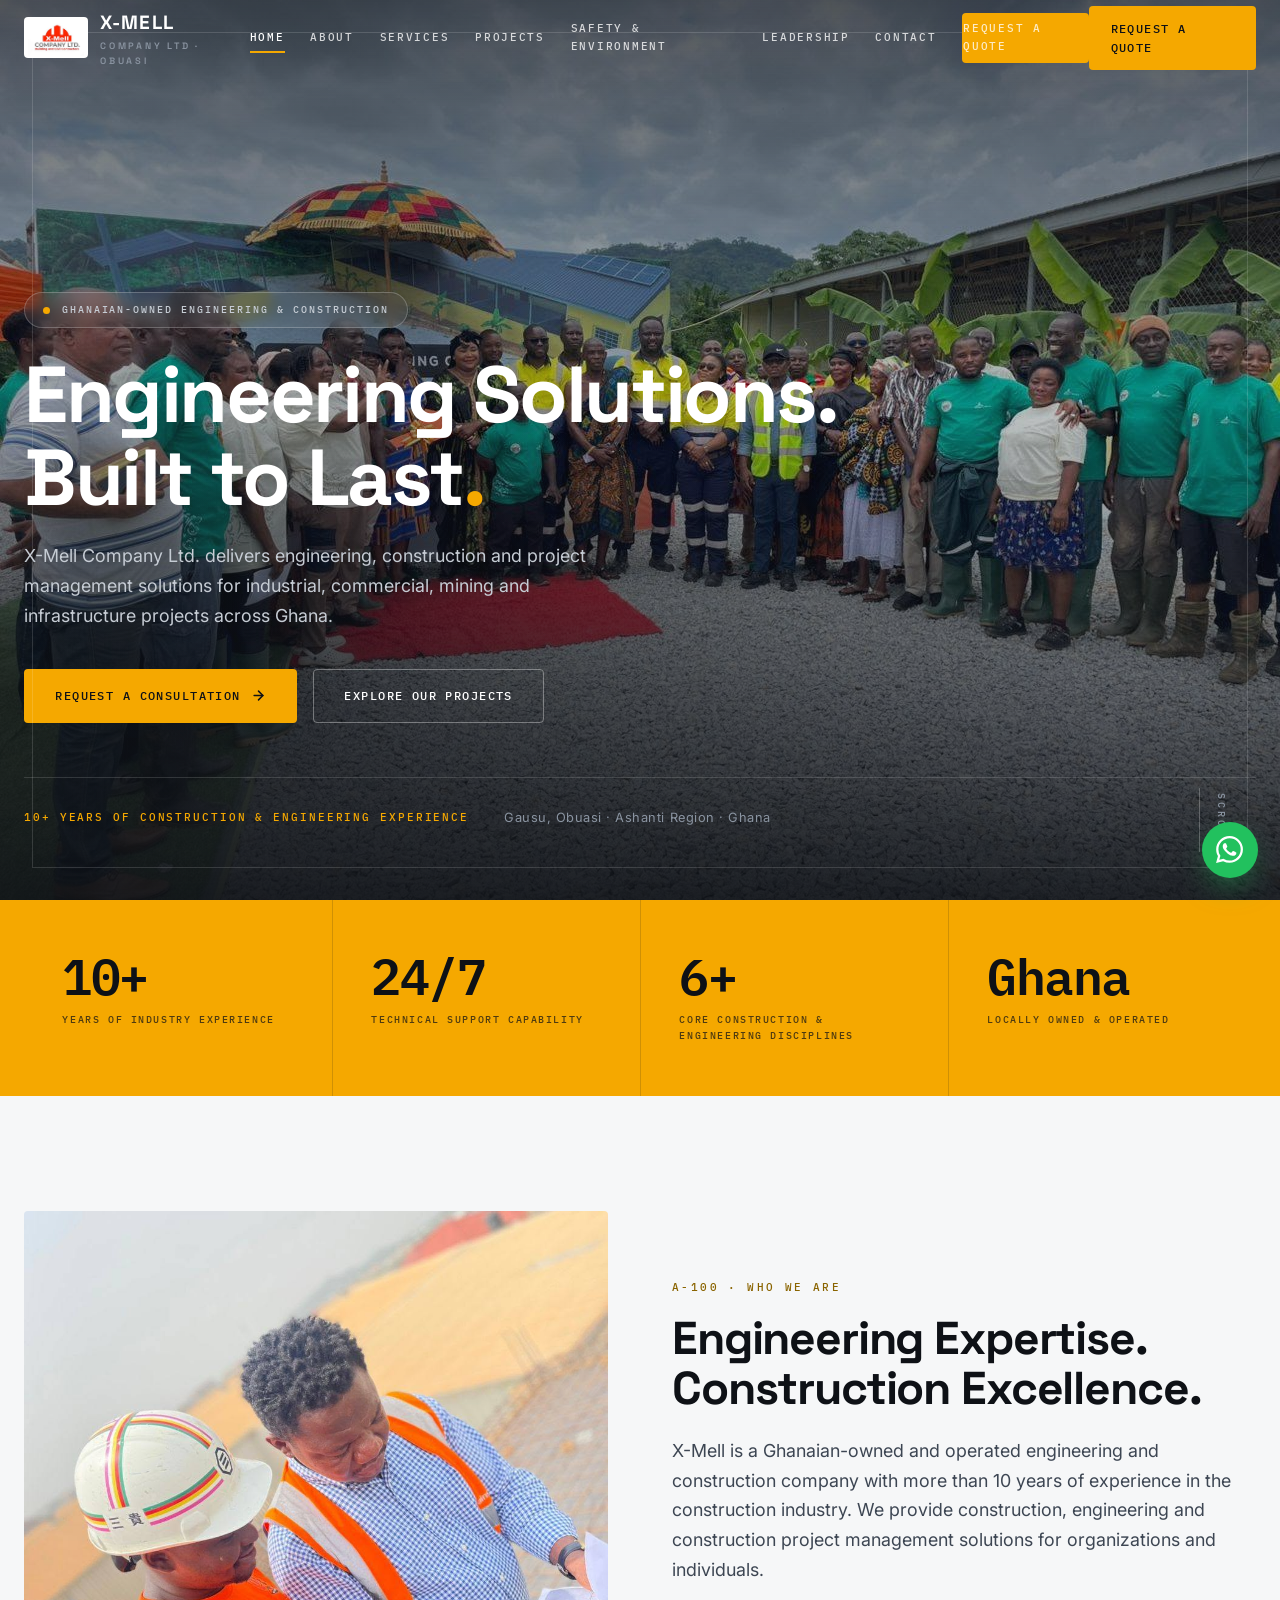
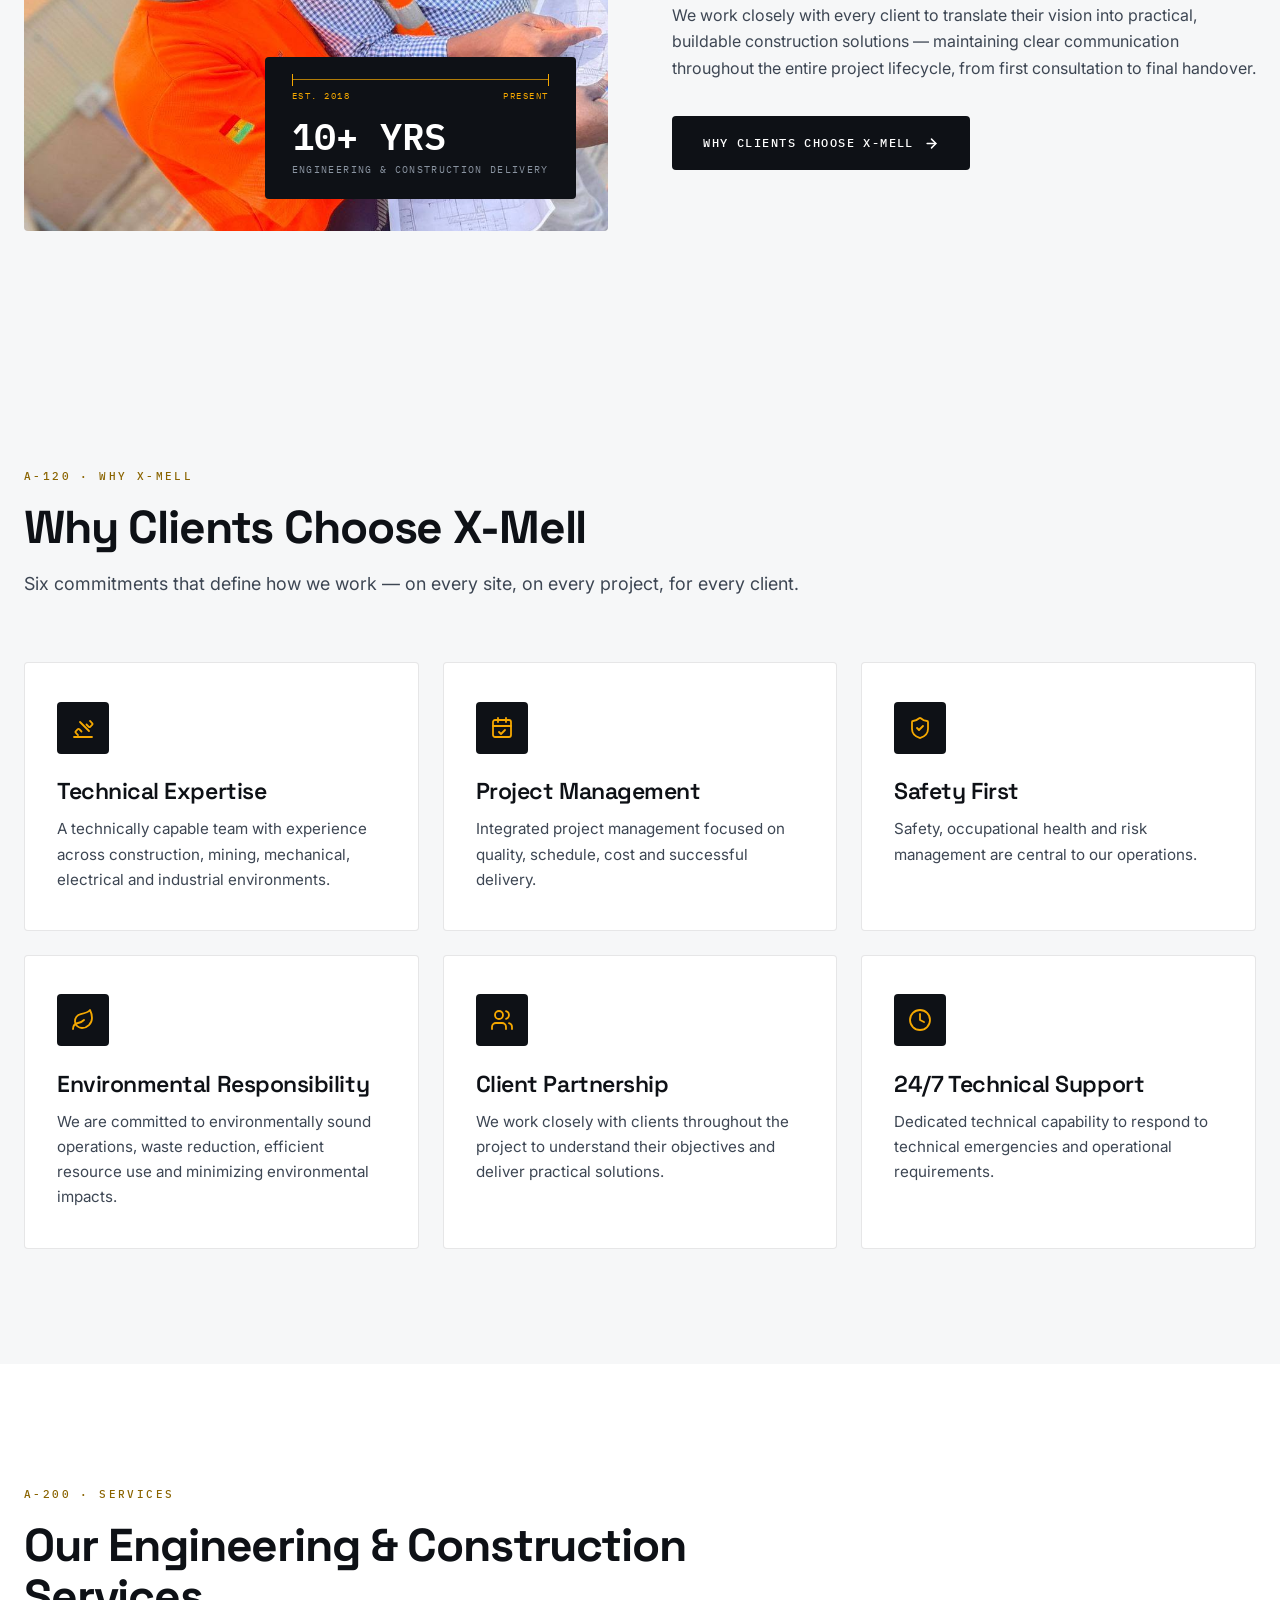
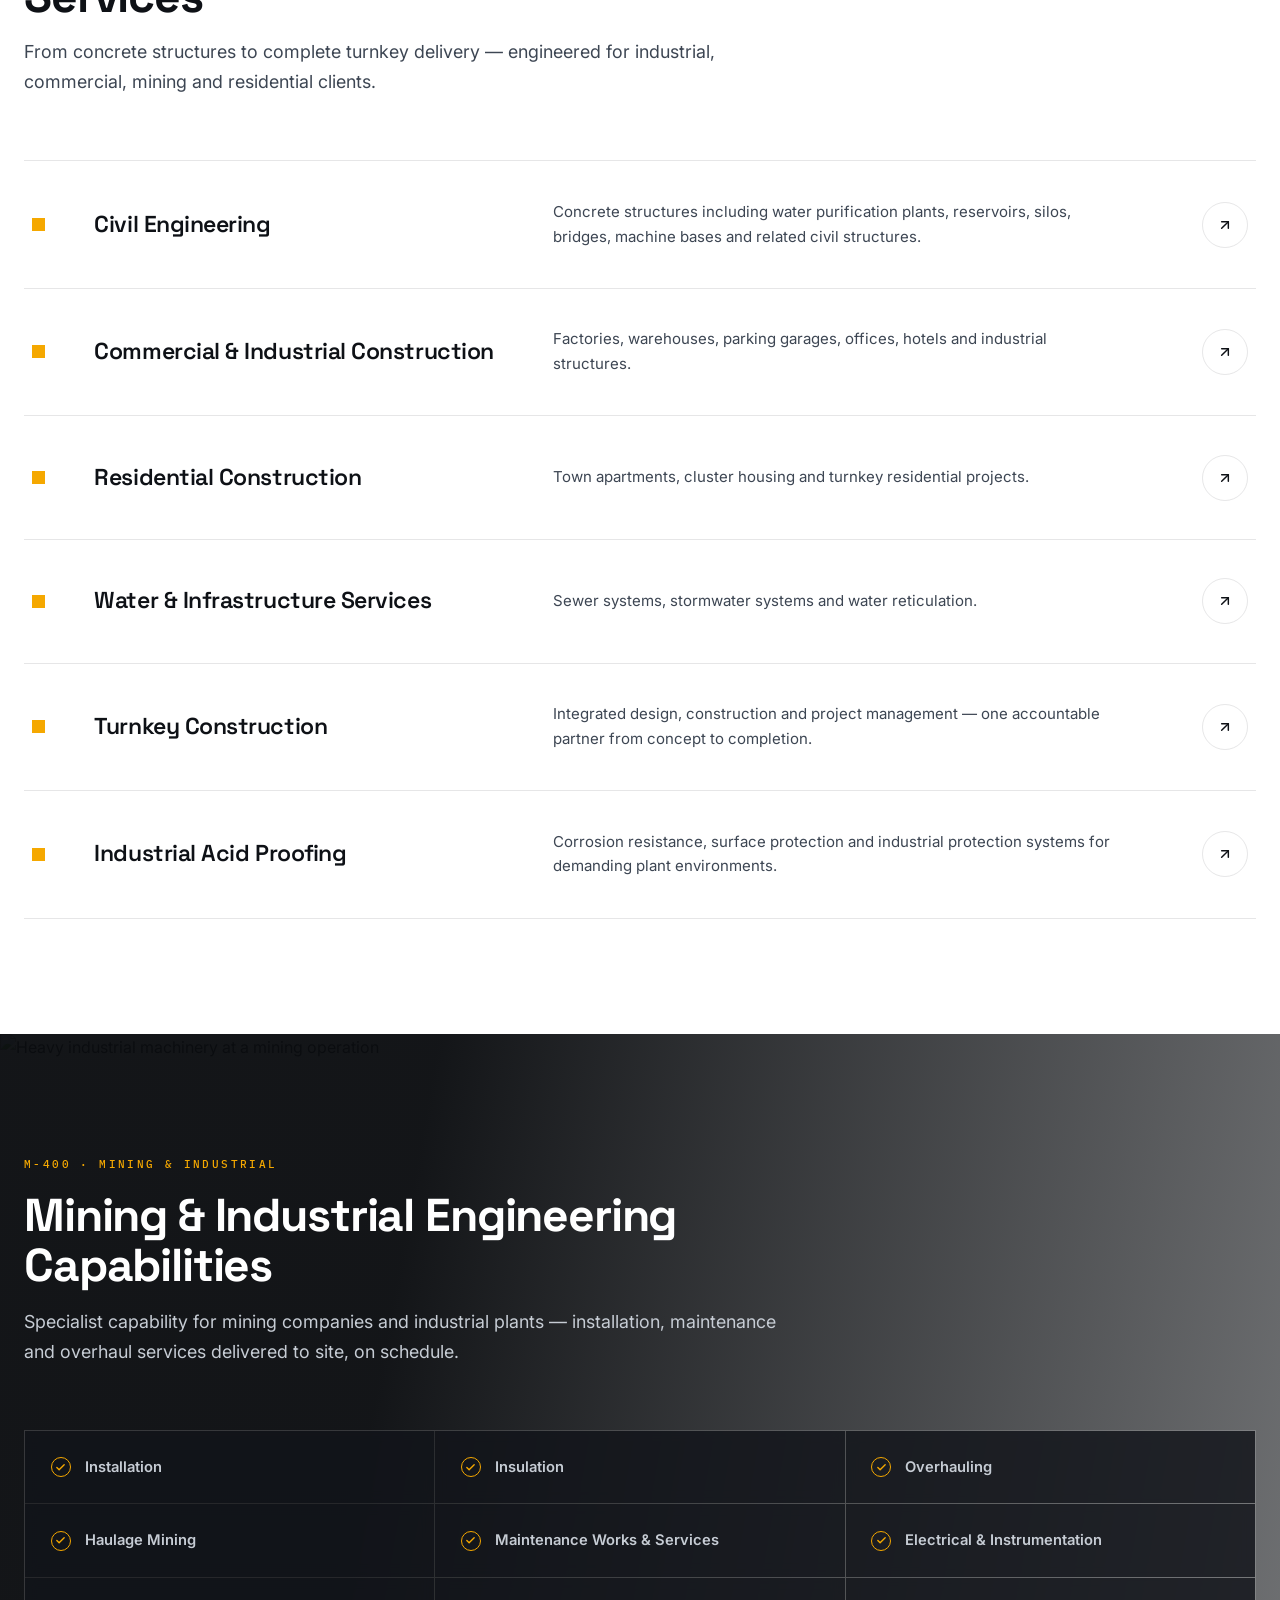
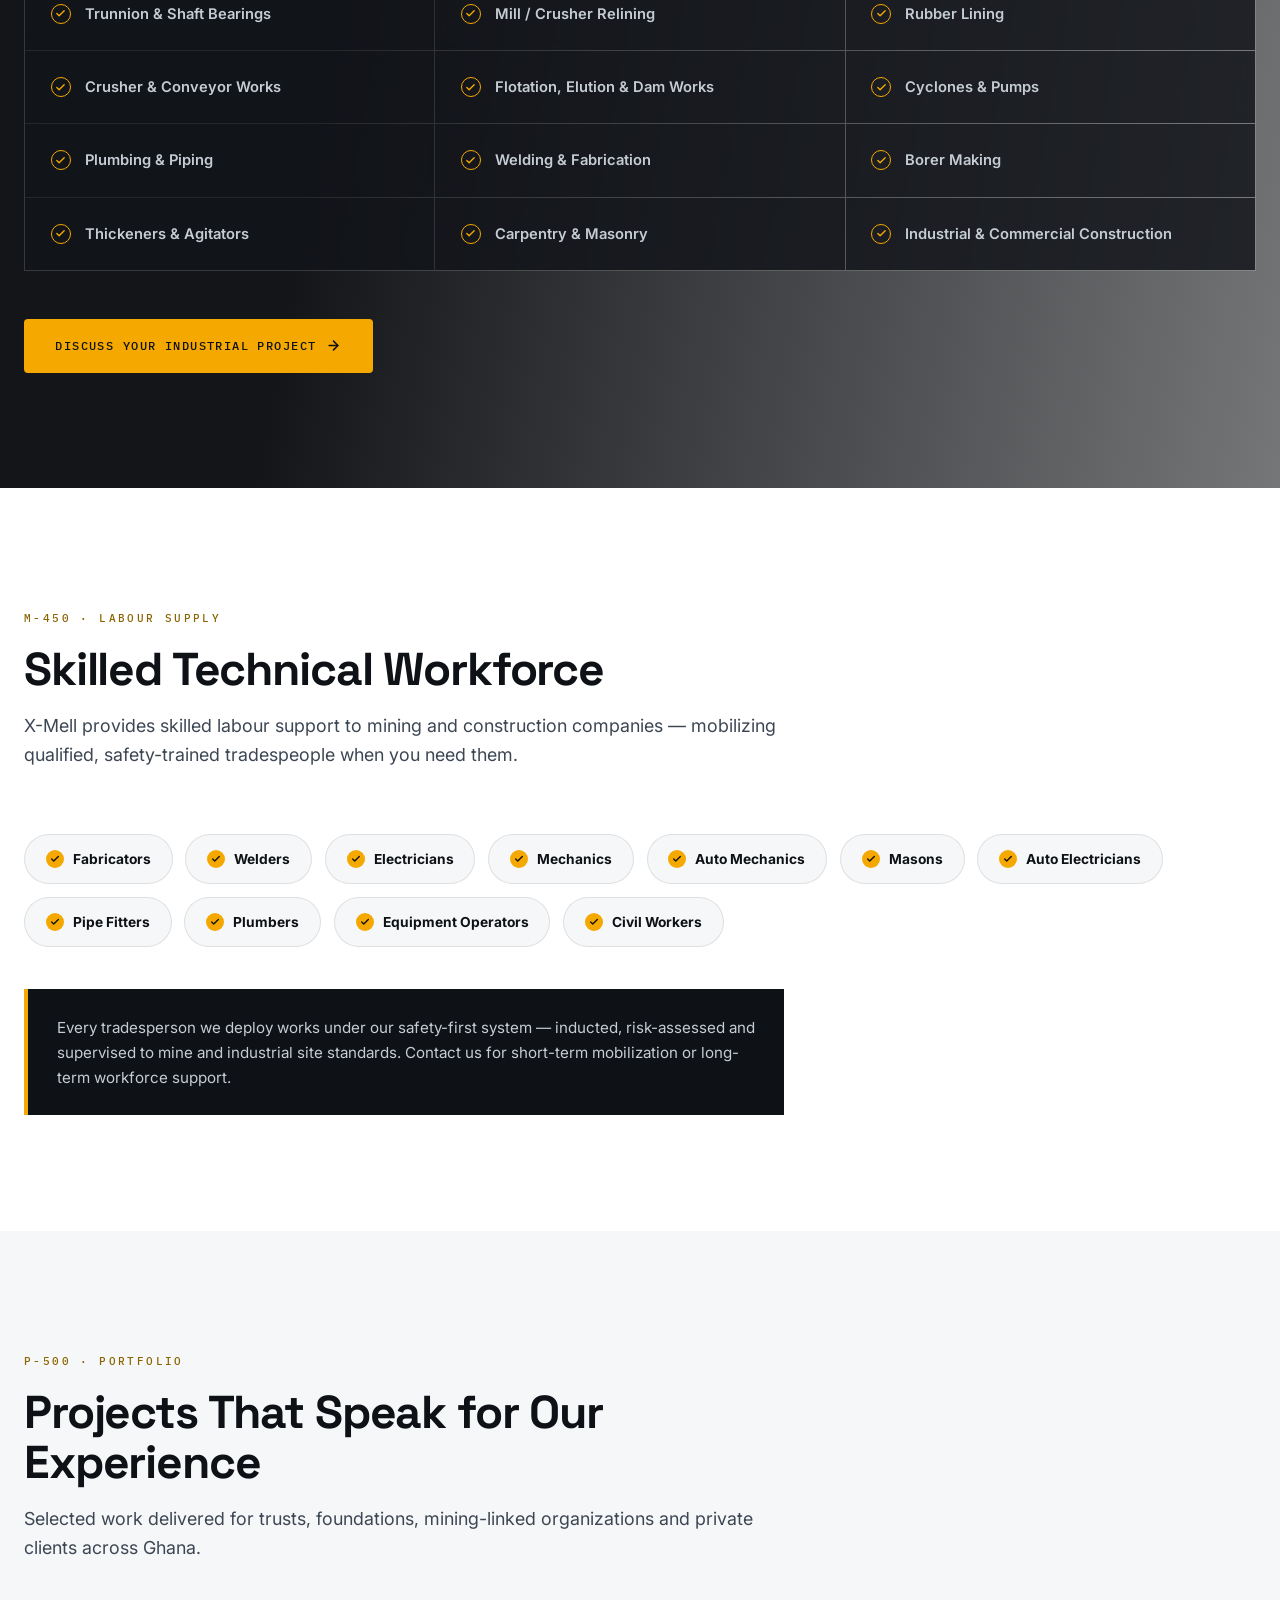
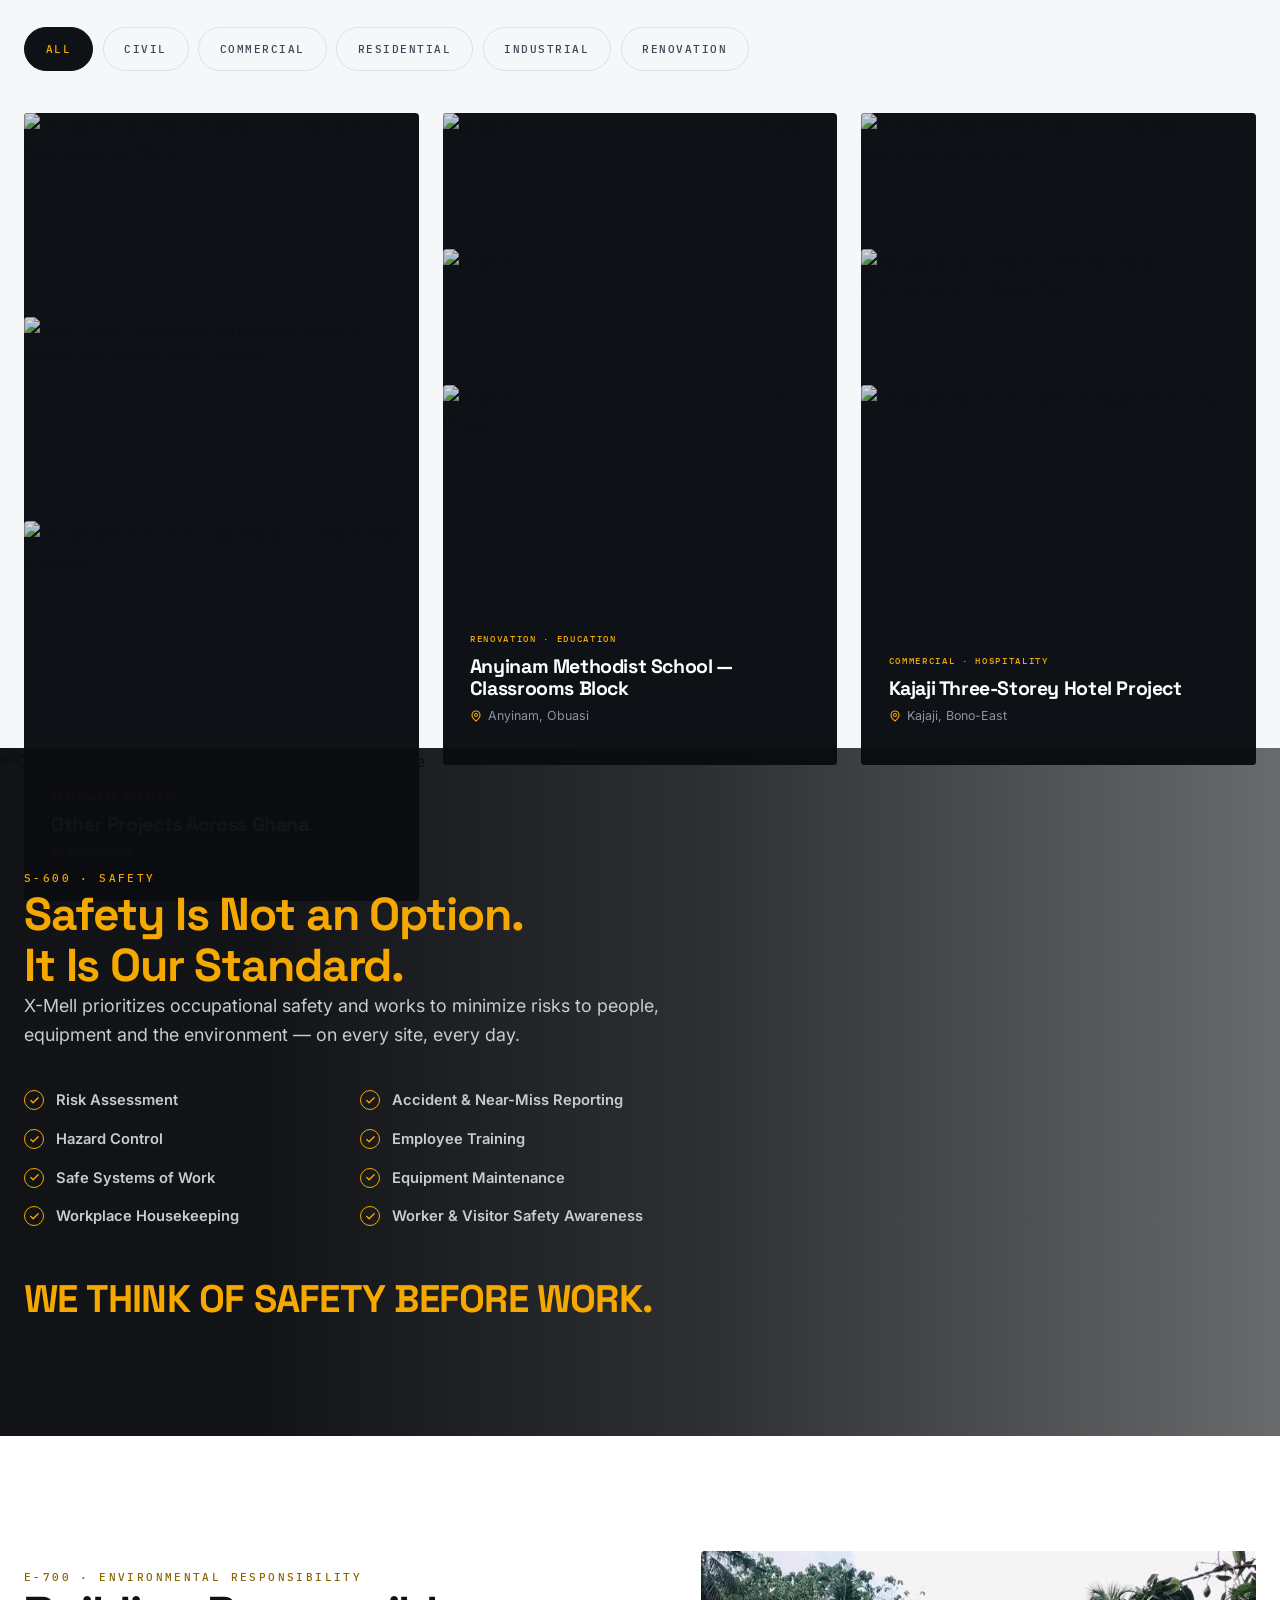
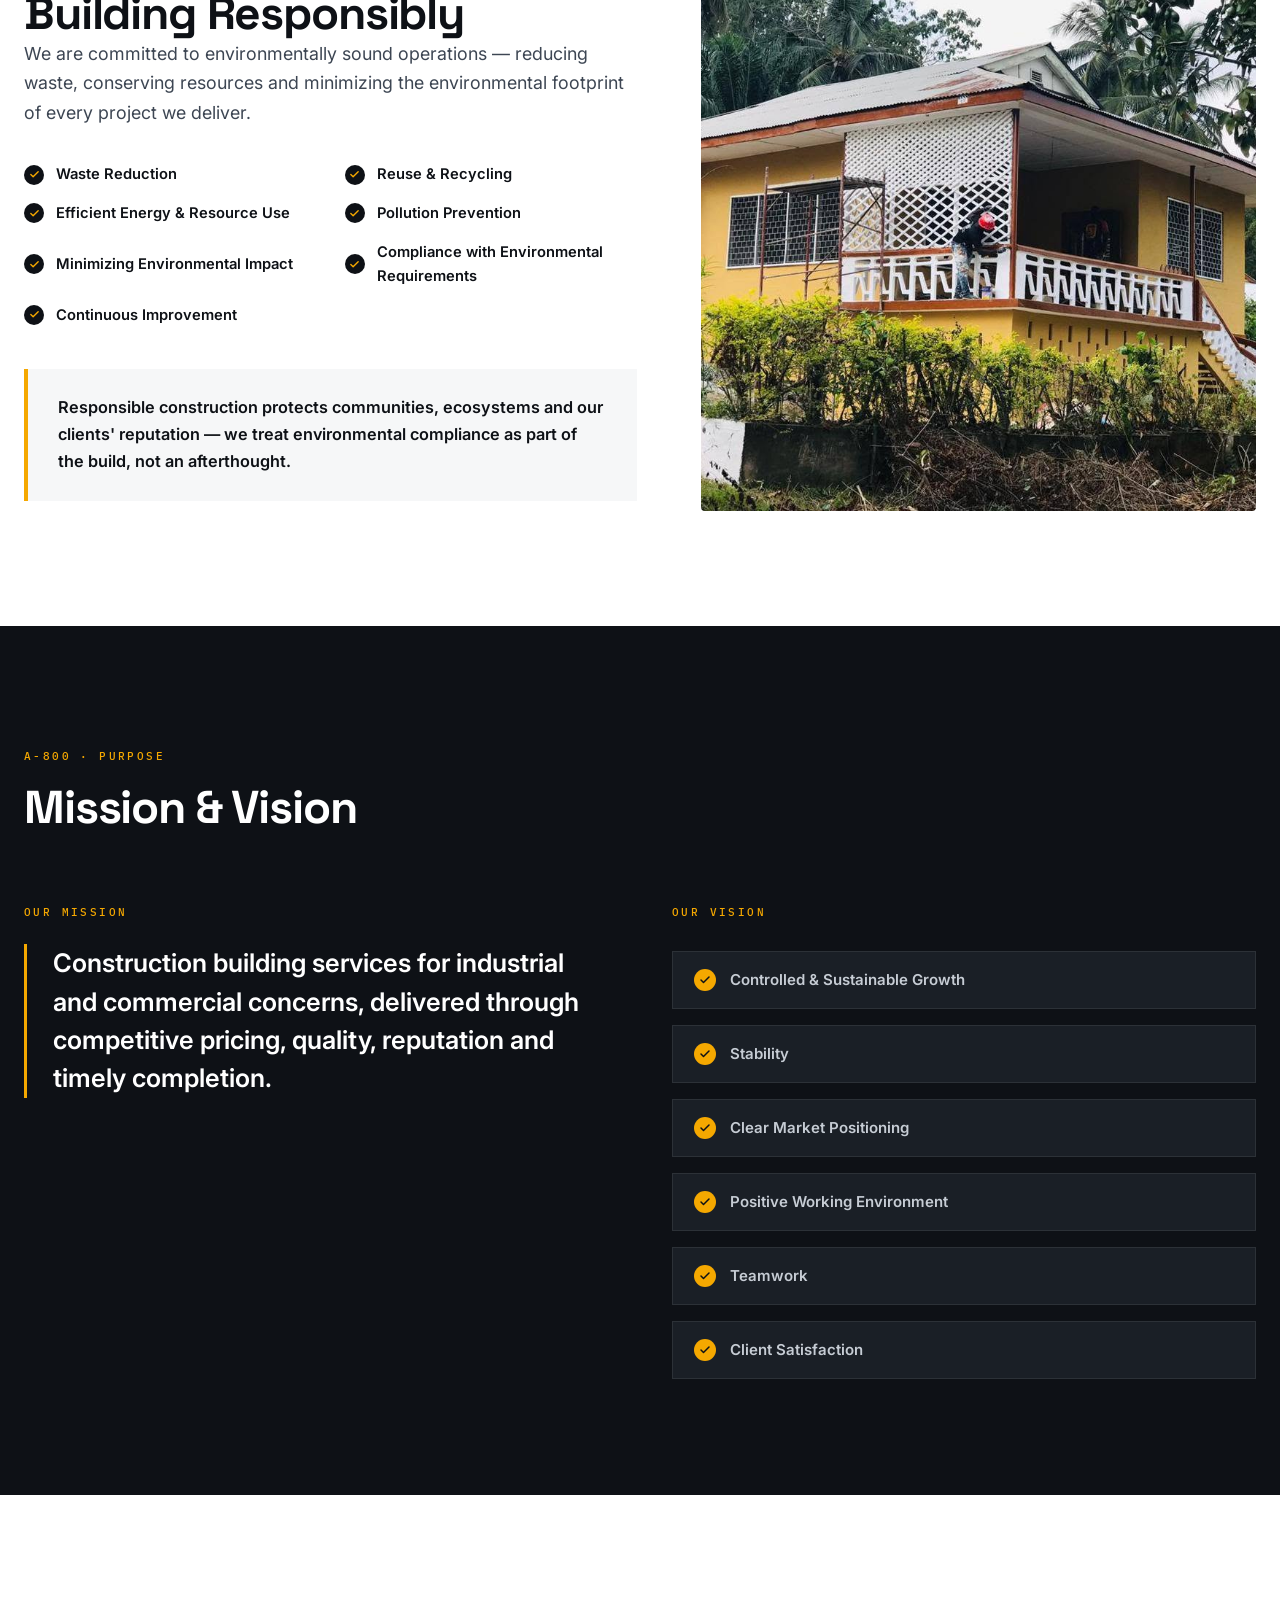
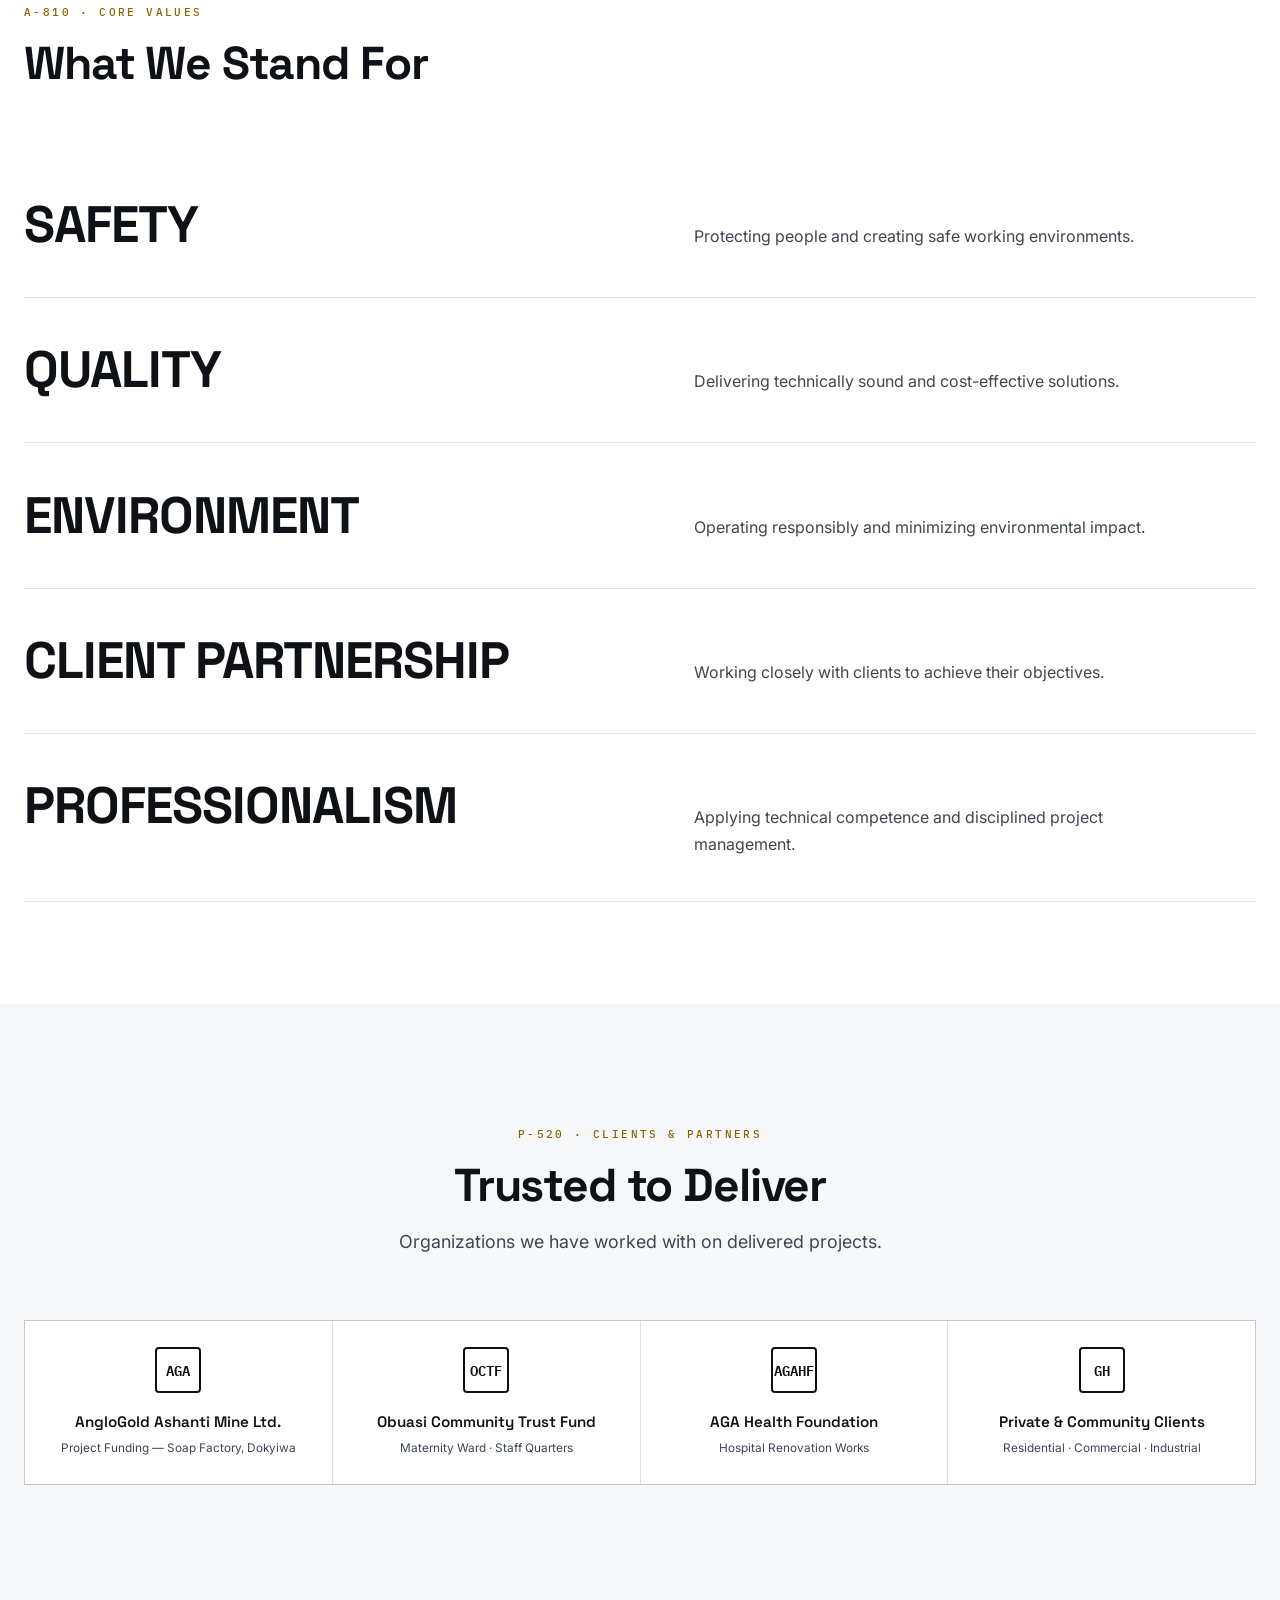
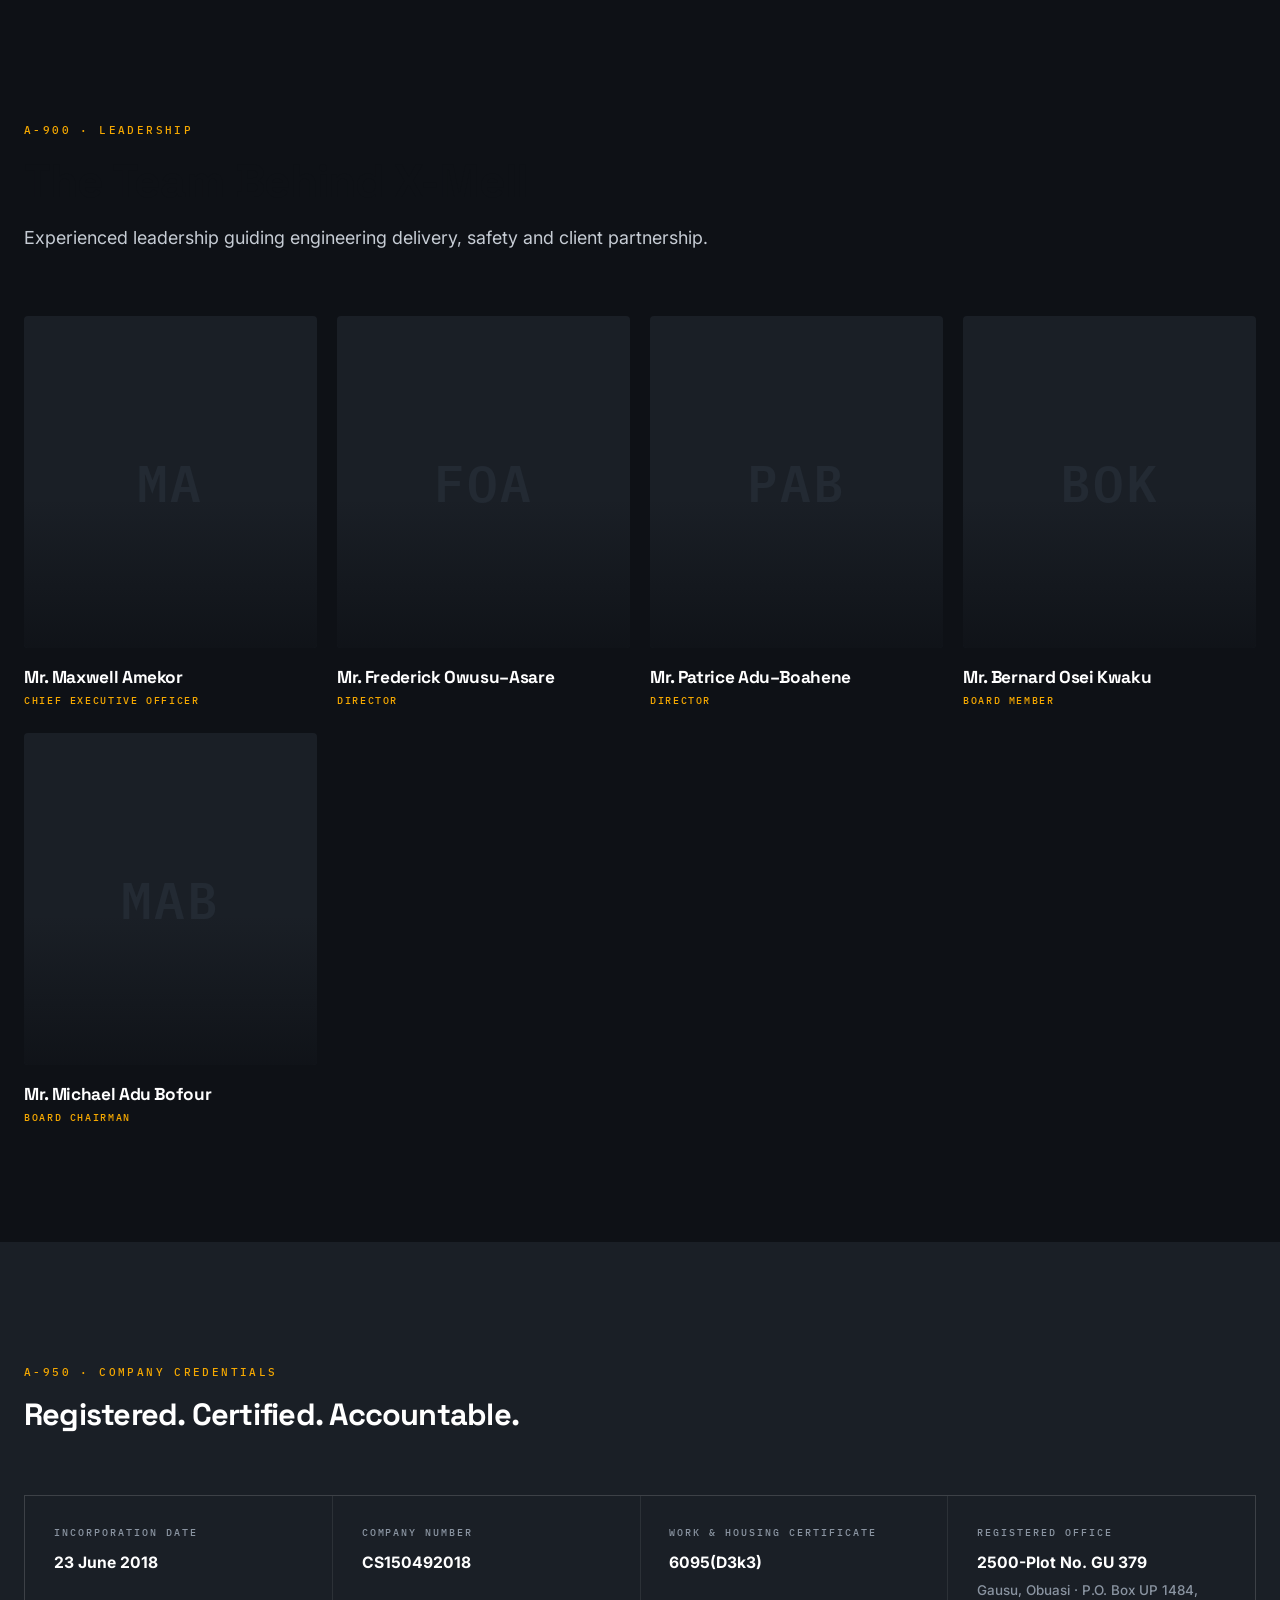
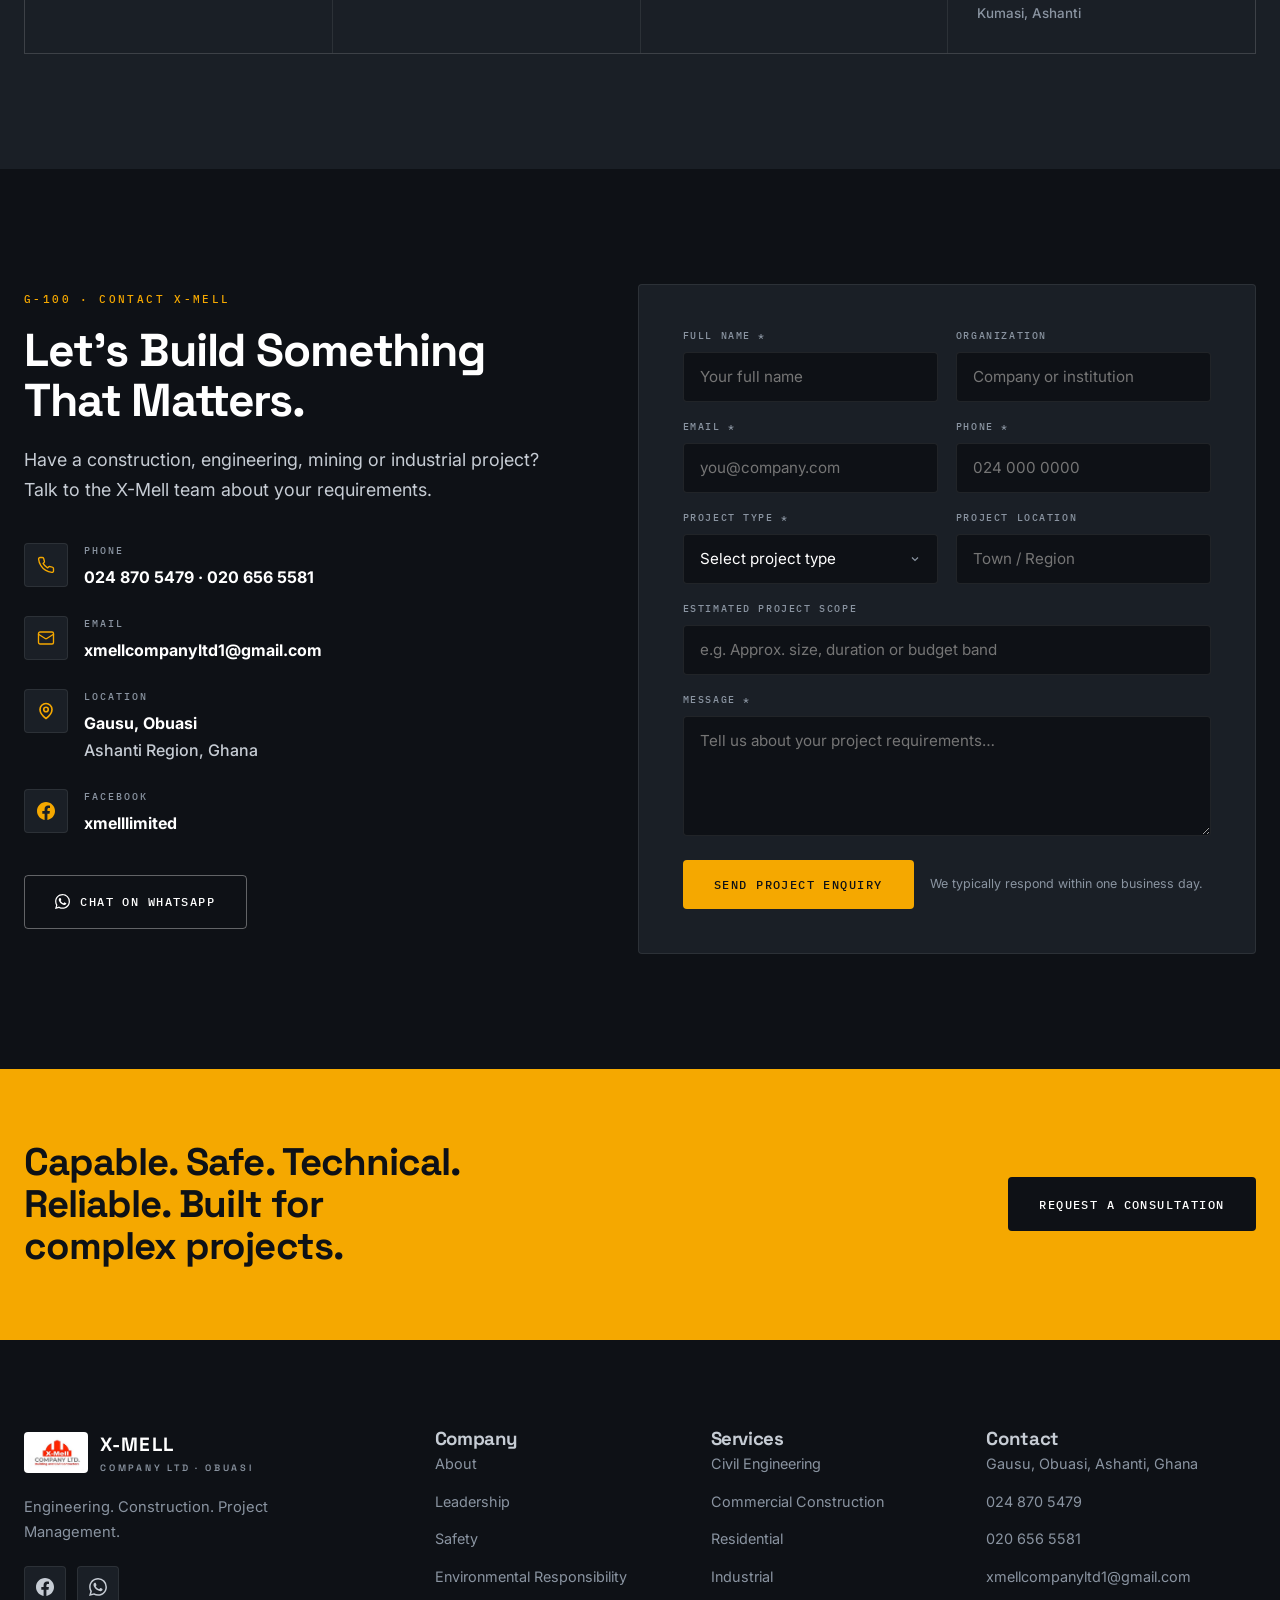
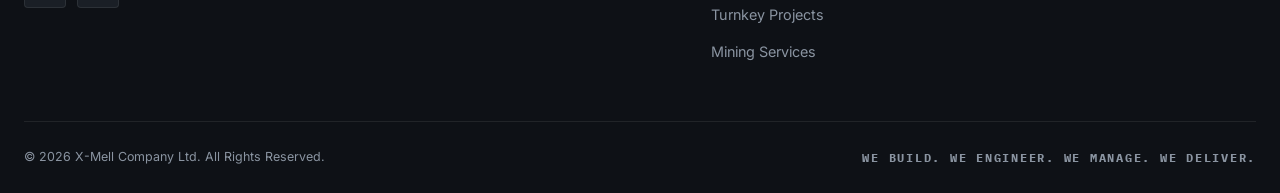
==== index.html @ 1f105aba "Use real renovation photo in the environment section Replaces the stock landscape with an X-Mell ren" ====
<!DOCTYPE html>
<html lang="en">
<head>
  <meta charset="UTF-8">
  <meta name="viewport" content="width=device-width, initial-scale=1.0">
  <title>X-Mell Company Ltd — Engineering, Construction & Project Management | Obuasi, Ghana</title>
  <meta name="description" content="X-Mell Company Ltd is a Ghanaian-owned engineering, construction and construction project management company in Obuasi, Ashanti. Civil engineering, mining & industrial services, commercial and residential construction. 10+ years of experience. Request a consultation.">
  <meta name="keywords" content="X-Mell Company Ghana, construction companies in Ghana, construction company in Obuasi, civil engineering Ghana, mining construction Ghana, mining services Ghana, industrial construction Ghana, construction project management Ghana, engineering companies in Ghana, commercial construction Ghana, industrial maintenance Ghana, civil engineering Obuasi, mining contractors Ghana">
  <meta name="author" content="X-Mell Company Ltd">
  <link rel="canonical" href="https://xmellcompany.com/">

  <!-- Open Graph -->
  <meta property="og:type" content="website">
  <meta property="og:site_name" content="X-Mell Company Ltd">
  <meta property="og:title" content="X-Mell Company Ltd — Engineering Solutions. Built to Last.">
  <meta property="og:description" content="Ghanaian-owned engineering, construction and project management for industrial, commercial, mining and infrastructure projects across Ghana. 10+ years of experience.">
  <meta property="og:url" content="https://xmellcompany.com/">
  <meta property="og:image" content="https://xmellcompany.com/assets/images/hero-1.jpg">
  <meta property="og:locale" content="en_GH">

  <!-- Twitter -->
  <meta name="twitter:card" content="summary_large_image">
  <meta name="twitter:title" content="X-Mell Company Ltd — Engineering Solutions. Built to Last.">
  <meta name="twitter:description" content="Engineering, construction and project management for industrial, commercial, mining and infrastructure projects across Ghana.">
  <meta name="twitter:image" content="https://xmellcompany.com/assets/images/hero-1.jpg">

  <link rel="icon" type="image/png" sizes="64x64" href="assets/images/favicon-64.png">
  <link rel="apple-touch-icon" href="assets/images/apple-touch-icon.png">

  <link rel="preconnect" href="https://fonts.googleapis.com">
  <link rel="preconnect" href="https://fonts.gstatic.com" crossorigin>
  <link href="https://fonts.googleapis.com/css2?family=Space+Grotesk:wght@500;600;700&family=Inter:wght@400;500;600;700&family=IBM+Plex+Mono:wght@400;500;600&display=swap" rel="stylesheet">

  <link rel="stylesheet" href="css/style.css">

  <!-- Organization schema -->
  <script type="application/ld+json">
  {
    "@context": "https://schema.org",
    "@type": "GeneralContractor",
    "name": "X-Mell Company Ltd.",
    "alternateName": "X-Mell Company Limited",
    "description": "Ghanaian-owned engineering, construction and construction project management company with 10+ years of experience, serving industrial, commercial, mining and residential clients across Ghana.",
    "url": "https://xmellcompany.com/",
    "logo": "https://ericitguy.github.io/xmell-company-website/assets/images/xmell-logo.jpg",
    "image": "https://xmellcompany.com/assets/images/hero-1.jpg",
    "telephone": ["+233248705479", "+233206565581"],
    "email": "xmellcompanyltd1@gmail.com",
    "foundingDate": "2018-06-23",
    "address": {
      "@type": "PostalAddress",
      "streetAddress": "2500-Plot No. GU 379, Gausu",
      "addressLocality": "Obuasi",
      "addressRegion": "Ashanti Region",
      "addressCountry": "GH"
    },
    "areaServed": { "@type": "Country", "name": "Ghana" },
    "knowsAbout": [
      "Civil Engineering",
      "Commercial Construction",
      "Industrial Construction",
      "Residential Construction",
      "Mining Services",
      "Construction Project Management",
      "Industrial Maintenance",
      "Mechanical and Electrical Services"
    ],
    "sameAs": [
      "https://web.facebook.com/xmelllimited",
      "https://wa.me/233248705479"
    ]
  }
  </script>
</head>
<body>

  <a class="skip-link" href="#main">Skip to main content</a>

  <!-- ================= HEADER ================= -->
  <header class="site-header" id="siteHeader">
    <div class="container header-inner">
      <a href="index.html" class="brand" aria-label="X-Mell Company Ltd — Home">
        <span class="brand-logo"><img src="assets/images/xmell-logo.jpg" alt="X-Mell Company Ltd logo" width="64" height="41"></span>
        <span class="brand-text">X-MELL<small>Company Ltd · Obuasi</small></span>
      </a>

      <nav class="nav" id="primaryNav" aria-label="Primary">
        <a href="index.html" class="active">Home</a>
        <a href="index.html#about">About</a>
        <a href="services.html">Services</a>
        <a href="index.html#projects">Projects</a>
        <a href="index.html#safety">Safety &amp; Environment</a>
        <a href="index.html#leadership">Leadership</a>
        <a href="index.html#contact">Contact</a>
        <a href="index.html#contact" class="btn btn-amber nav-cta">Request a Quote</a>
      </nav>

      <a href="#contact" class="btn btn-amber header-cta desktop">Request a Quote</a>

      <button class="nav-toggle" id="navToggle" aria-label="Toggle navigation menu" aria-expanded="false" aria-controls="primaryNav">
        <span></span><span></span><span></span>
      </button>
    </div>
  </header>

  <main id="main">
    <!-- ================= HERO ================= -->
    <section class="hero" id="home">
      <div class="hero-bg">
        <img src="assets/images/hero-commissioning.jpg"
             alt="X-Mell team and community members gathered at a project commissioning ceremony in Ghana, with the completed building and traditional umbrella behind them" fetchpriority="high">
      </div>
      <div class="hero-frame" aria-hidden="true"></div>

      <div class="hero-inner">
        <span class="hero-kicker reveal"><span class="dot"></span> Ghanaian-Owned Engineering &amp; Construction</span>

        <h1 class="display-xl reveal" style="--d:100ms">
          Engineering Solutions.<br>Built to Last<span class="accent">.</span>
        </h1>

        <p class="hero-sub reveal" style="--d:200ms">
          X-Mell Company Ltd. delivers engineering, construction and project management solutions
          for industrial, commercial, mining and infrastructure projects across Ghana.
        </p>

        <div class="hero-actions reveal" style="--d:300ms">
          <a href="#contact" class="btn btn-amber">
            Request a Consultation
            <svg viewBox="0 0 24 24" fill="none" stroke="currentColor" stroke-width="2.4" stroke-linecap="round" stroke-linejoin="round" aria-hidden="true"><path d="M5 12h14"/><path d="m12 5 7 7-7 7"/></svg>
          </a>
          <a href="#projects" class="btn btn-ghost">Explore Our Projects</a>
        </div>

        <div class="hero-meta reveal" style="--d:400ms">
          <span class="trust">10+ Years of Construction &amp; Engineering Experience</span>
          <span class="loc">Gausu, Obuasi · Ashanti Region · Ghana</span>
        </div>
      </div>

      <div class="scroll-hint" aria-hidden="true">
        <span>Scroll</span>
        <span class="line"></span>
      </div>
    </section>

    <!-- ================= STATS ================= -->
    <div class="stats" aria-label="Company statistics">
      <div class="container">
        <div class="stats-grid">
          <div class="stat reveal"><div class="num"><span data-count="10">0</span>+</div><div class="label">Years of Industry Experience</div></div>
          <div class="stat reveal" style="--d:100ms"><div class="num">24/7</div><div class="label">Technical Support Capability</div></div>
          <div class="stat reveal" style="--d:200ms"><div class="num"><span data-count="6">0</span>+</div><div class="label">Core Construction &amp; Engineering Disciplines</div></div>
          <div class="stat reveal" style="--d:300ms"><div class="num">Ghana</div><div class="label">Locally Owned &amp; Operated</div></div>
        </div>
      </div>
    </div>

    <!-- ================= ABOUT ================= -->
    <section id="about">
      <div class="container grid-2">
        <div class="about-media reveal-left">
          <img src="assets/images/about-engineers.jpg"
               alt="X-Mell engineer in safety helmet and high-visibility vest reviewing construction drawings with a colleague on site" loading="lazy">
          <div class="about-badge">
            <div class="dim-line" aria-hidden="true"><span>EST. 2018</span><span>PRESENT</span></div>
            <strong>10+ YRS</strong>
            <span class="badge-caption">Engineering &amp; Construction Delivery</span>
          </div>
        </div>

        <div class="about-copy reveal-right">
          <span class="eyebrow">A-100 · Who We Are</span>
          <h2 class="h2">Engineering Expertise. Construction Excellence.</h2>
          <p class="lead">
            X-Mell is a Ghanaian-owned and operated engineering and construction company with more
            than 10 years of experience in the construction industry. We provide construction,
            engineering and construction project management solutions for organizations and individuals.
          </p>
          <p class="muted">
            We work closely with every client to translate their vision into practical, buildable
            construction solutions — maintaining clear communication throughout the entire project
            lifecycle, from first consultation to final handover.
          </p>
          <div class="about-cta">
            <a href="#why" class="btn btn-dark" aria-label="Learn more about why clients choose X-Mell">
              Why Clients Choose X-Mell
              <svg viewBox="0 0 24 24" fill="none" stroke="currentColor" stroke-width="2.4" stroke-linecap="round" stroke-linejoin="round" aria-hidden="true"><path d="M5 12h14"/><path d="m12 5 7 7-7 7"/></svg>
            </a>
          </div>
        </div>
      </div>
    </section>

    <!-- ================= WHY X-MELL ================= -->
    <section id="why" class="services" style="background:var(--paper)">
      <div class="container">
        <div class="section-head reveal">
          <span class="eyebrow">A-120 · Why X-Mell</span>
          <h2 class="h2">Why Clients Choose X-Mell</h2>
          <p class="lead">Six commitments that define how we work — on every site, on every project, for every client.</p>
        </div>

        <div class="grid-3">
          <article class="why-card reveal">
            <div class="icon">
              <svg viewBox="0 0 24 24" fill="none" stroke="currentColor" stroke-width="1.8" stroke-linecap="round" stroke-linejoin="round" aria-hidden="true"><path d="m15.5 8.5 2.3 2.3a1 1 0 0 0 1.4 0l2.1-2.1a1 1 0 0 0 0-1.4L19 4.9"/><path d="m10.5 15.5-2.3-2.3a1 1 0 0 0-1.4 0l-2.1 2.1a1 1 0 0 0 0 1.4L7 19.1"/><path d="m9 6 9 9"/><path d="M3 21h18"/></svg>
            </div>
            <h3 class="h3">Technical Expertise</h3>
            <p>A technically capable team with experience across construction, mining, mechanical, electrical and industrial environments.</p>
          </article>

          <article class="why-card reveal" style="--d:80ms">
            <div class="icon">
              <svg viewBox="0 0 24 24" fill="none" stroke="currentColor" stroke-width="1.8" stroke-linecap="round" stroke-linejoin="round" aria-hidden="true"><rect x="3" y="4" width="18" height="17" rx="2"/><path d="M8 2v4"/><path d="M16 2v4"/><path d="M3 10h18"/><path d="m9 16 2 2 4-4"/></svg>
            </div>
            <h3 class="h3">Project Management</h3>
            <p>Integrated project management focused on quality, schedule, cost and successful delivery.</p>
          </article>

          <article class="why-card reveal" style="--d:160ms">
            <div class="icon">
              <svg viewBox="0 0 24 24" fill="none" stroke="currentColor" stroke-width="1.8" stroke-linecap="round" stroke-linejoin="round" aria-hidden="true"><path d="M20 13c0 5-3.5 7.5-7.66 8.95a1 1 0 0 1-.67-.01C7.5 20.5 4 18 4 13V6a1 1 0 0 1 1-1c2 0 4.5-1.2 6.24-2.72a1.17 1.17 0 0 1 1.52 0C14.51 3.81 17 5 19 5a1 1 0 0 1 1 1z"/><path d="m9 12 2 2 4-4"/></svg>
            </div>
            <h3 class="h3">Safety First</h3>
            <p>Safety, occupational health and risk management are central to our operations.</p>
          </article>

          <article class="why-card reveal">
            <div class="icon">
              <svg viewBox="0 0 24 24" fill="none" stroke="currentColor" stroke-width="1.8" stroke-linecap="round" stroke-linejoin="round" aria-hidden="true"><path d="M11 20A7 7 0 0 1 9.8 6.1C15.5 5 17 4.48 19 2c1 2 2 4.18 2 8 0 5.5-4.78 10-10 10Z"/><path d="M2 21c0-3 1.85-5.36 5.08-6C9.5 14.52 12 13 13 12"/></svg>
            </div>
            <h3 class="h3">Environmental Responsibility</h3>
            <p>We are committed to environmentally sound operations, waste reduction, efficient resource use and minimizing environmental impacts.</p>
          </article>

          <article class="why-card reveal" style="--d:80ms">
            <div class="icon">
              <svg viewBox="0 0 24 24" fill="none" stroke="currentColor" stroke-width="1.8" stroke-linecap="round" stroke-linejoin="round" aria-hidden="true"><path d="M16 21v-2a4 4 0 0 0-4-4H6a4 4 0 0 0-4 4v2"/><circle cx="9" cy="7" r="4"/><path d="M22 21v-2a4 4 0 0 0-3-3.87"/><path d="M16 3.13a4 4 0 0 1 0 7.75"/></svg>
            </div>
            <h3 class="h3">Client Partnership</h3>
            <p>We work closely with clients throughout the project to understand their objectives and deliver practical solutions.</p>
          </article>

          <article class="why-card reveal" style="--d:160ms">
            <div class="icon">
              <svg viewBox="0 0 24 24" fill="none" stroke="currentColor" stroke-width="1.8" stroke-linecap="round" stroke-linejoin="round" aria-hidden="true"><circle cx="12" cy="12" r="10"/><path d="M12 6v6l4 2"/></svg>
            </div>
            <h3 class="h3">24/7 Technical Support</h3>
            <p>Dedicated technical capability to respond to technical emergencies and operational requirements.</p>
          </article>
        </div>
      </div>
    </section>

    <!-- ================= SERVICES ================= -->
    <section id="services" class="services">
      <div class="container">
        <div class="section-head reveal">
          <span class="eyebrow">A-200 · Services</span>
          <h2 class="h2">Our Engineering &amp; Construction Services</h2>
          <p class="lead">From concrete structures to complete turnkey delivery — engineered for industrial, commercial, mining and residential clients.</p>
        </div>

        <div class="svc-list">
            <a href="services.html#civil-engineering" class="svc-row reveal">
            <span class="legend" aria-hidden="true"></span>
            <h3>Civil Engineering</h3>
            <p>Concrete structures including water purification plants, reservoirs, silos, bridges, machine bases and related civil structures.</p>
            <span class="arrow"><svg viewBox="0 0 24 24" fill="none" stroke="currentColor" stroke-width="2.2" stroke-linecap="round" stroke-linejoin="round" aria-hidden="true"><path d="M7 17 17 7"/><path d="M7 7h10v10"/></svg></span>
          </a>

          <a href="services.html#commercial-industrial" class="svc-row reveal" style="--d:60ms">
            <span class="legend" aria-hidden="true"></span>
            <h3>Commercial &amp; Industrial Construction</h3>
            <p>Factories, warehouses, parking garages, offices, hotels and industrial structures.</p>
            <span class="arrow"><svg viewBox="0 0 24 24" fill="none" stroke="currentColor" stroke-width="2.2" stroke-linecap="round" stroke-linejoin="round" aria-hidden="true"><path d="M7 17 17 7"/><path d="M7 7h10v10"/></svg></span>
          </a>

          <a href="services.html#residential" class="svc-row reveal" style="--d:120ms">
            <span class="legend" aria-hidden="true"></span>
            <h3>Residential Construction</h3>
            <p>Town apartments, cluster housing and turnkey residential projects.</p>
            <span class="arrow"><svg viewBox="0 0 24 24" fill="none" stroke="currentColor" stroke-width="2.2" stroke-linecap="round" stroke-linejoin="round" aria-hidden="true"><path d="M7 17 17 7"/><path d="M7 7h10v10"/></svg></span>
          </a>

          <a href="services.html#water-infrastructure" class="svc-row reveal" style="--d:180ms">
            <span class="legend" aria-hidden="true"></span>
            <h3>Water &amp; Infrastructure Services</h3>
            <p>Sewer systems, stormwater systems and water reticulation.</p>
            <span class="arrow"><svg viewBox="0 0 24 24" fill="none" stroke="currentColor" stroke-width="2.2" stroke-linecap="round" stroke-linejoin="round" aria-hidden="true"><path d="M7 17 17 7"/><path d="M7 7h10v10"/></svg></span>
          </a>

          <a href="services.html#turnkey" class="svc-row reveal" style="--d:240ms">
            <span class="legend" aria-hidden="true"></span>
            <h3>Turnkey Construction</h3>
            <p>Integrated design, construction and project management — one accountable partner from concept to completion.</p>
            <span class="arrow"><svg viewBox="0 0 24 24" fill="none" stroke="currentColor" stroke-width="2.2" stroke-linecap="round" stroke-linejoin="round" aria-hidden="true"><path d="M7 17 17 7"/><path d="M7 7h10v10"/></svg></span>
          </a>

          <a href="services.html#acid-proofing" class="svc-row reveal" style="--d:300ms">
            <span class="legend" aria-hidden="true"></span>
            <h3>Industrial Acid Proofing</h3>
            <p>Corrosion resistance, surface protection and industrial protection systems for demanding plant environments.</p>
            <span class="arrow"><svg viewBox="0 0 24 24" fill="none" stroke="currentColor" stroke-width="2.2" stroke-linecap="round" stroke-linejoin="round" aria-hidden="true"><path d="M7 17 17 7"/><path d="M7 7h10v10"/></svg></span>
          </a>
        </div>
      </div>
    </section>

    <!-- ================= MINING & INDUSTRIAL ================= -->
    <section class="mining" id="mining">
      <div class="mining-bg">
        <img src="https://images.unsplash.com/photo-1516937941344-00b4e0337589?auto=format&fit=crop&w=2000&q=80"
             alt="Heavy industrial machinery at a mining operation" loading="lazy">
      </div>

      <div class="container mining-inner">
        <div class="section-head reveal">
          <span class="eyebrow">M-400 · Mining &amp; Industrial</span>
          <h2 class="h2">Mining &amp; Industrial Engineering Capabilities</h2>
          <p class="lead on-dark">Specialist capability for mining companies and industrial plants — installation, maintenance and overhaul services delivered to site, on schedule.</p>
        </div>

        <div class="cap-grid reveal">
          <div class="cap"><span class="tick"><svg viewBox="0 0 24 24" fill="none" stroke="currentColor" stroke-width="3" stroke-linecap="round" stroke-linejoin="round" aria-hidden="true"><path d="M20 6 9 17l-5-5"/></svg></span>Installation</div>
          <div class="cap"><span class="tick"><svg viewBox="0 0 24 24" fill="none" stroke="currentColor" stroke-width="3" stroke-linecap="round" stroke-linejoin="round" aria-hidden="true"><path d="M20 6 9 17l-5-5"/></svg></span>Insulation</div>
          <div class="cap"><span class="tick"><svg viewBox="0 0 24 24" fill="none" stroke="currentColor" stroke-width="3" stroke-linecap="round" stroke-linejoin="round" aria-hidden="true"><path d="M20 6 9 17l-5-5"/></svg></span>Overhauling</div>
          <div class="cap"><span class="tick"><svg viewBox="0 0 24 24" fill="none" stroke="currentColor" stroke-width="3" stroke-linecap="round" stroke-linejoin="round" aria-hidden="true"><path d="M20 6 9 17l-5-5"/></svg></span>Haulage Mining</div>
          <div class="cap"><span class="tick"><svg viewBox="0 0 24 24" fill="none" stroke="currentColor" stroke-width="3" stroke-linecap="round" stroke-linejoin="round" aria-hidden="true"><path d="M20 6 9 17l-5-5"/></svg></span>Maintenance Works &amp; Services</div>
          <div class="cap"><span class="tick"><svg viewBox="0 0 24 24" fill="none" stroke="currentColor" stroke-width="3" stroke-linecap="round" stroke-linejoin="round" aria-hidden="true"><path d="M20 6 9 17l-5-5"/></svg></span>Electrical &amp; Instrumentation</div>
          <div class="cap"><span class="tick"><svg viewBox="0 0 24 24" fill="none" stroke="currentColor" stroke-width="3" stroke-linecap="round" stroke-linejoin="round" aria-hidden="true"><path d="M20 6 9 17l-5-5"/></svg></span>Trunnion &amp; Shaft Bearings</div>
          <div class="cap"><span class="tick"><svg viewBox="0 0 24 24" fill="none" stroke="currentColor" stroke-width="3" stroke-linecap="round" stroke-linejoin="round" aria-hidden="true"><path d="M20 6 9 17l-5-5"/></svg></span>Mill / Crusher Relining</div>
          <div class="cap"><span class="tick"><svg viewBox="0 0 24 24" fill="none" stroke="currentColor" stroke-width="3" stroke-linecap="round" stroke-linejoin="round" aria-hidden="true"><path d="M20 6 9 17l-5-5"/></svg></span>Rubber Lining</div>
          <div class="cap"><span class="tick"><svg viewBox="0 0 24 24" fill="none" stroke="currentColor" stroke-width="3" stroke-linecap="round" stroke-linejoin="round" aria-hidden="true"><path d="M20 6 9 17l-5-5"/></svg></span>Crusher &amp; Conveyor Works</div>
          <div class="cap"><span class="tick"><svg viewBox="0 0 24 24" fill="none" stroke="currentColor" stroke-width="3" stroke-linecap="round" stroke-linejoin="round" aria-hidden="true"><path d="M20 6 9 17l-5-5"/></svg></span>Flotation, Elution &amp; Dam Works</div>
          <div class="cap"><span class="tick"><svg viewBox="0 0 24 24" fill="none" stroke="currentColor" stroke-width="3" stroke-linecap="round" stroke-linejoin="round" aria-hidden="true"><path d="M20 6 9 17l-5-5"/></svg></span>Cyclones &amp; Pumps</div>
          <div class="cap"><span class="tick"><svg viewBox="0 0 24 24" fill="none" stroke="currentColor" stroke-width="3" stroke-linecap="round" stroke-linejoin="round" aria-hidden="true"><path d="M20 6 9 17l-5-5"/></svg></span>Plumbing &amp; Piping</div>
          <div class="cap"><span class="tick"><svg viewBox="0 0 24 24" fill="none" stroke="currentColor" stroke-width="3" stroke-linecap="round" stroke-linejoin="round" aria-hidden="true"><path d="M20 6 9 17l-5-5"/></svg></span>Welding &amp; Fabrication</div>
          <div class="cap"><span class="tick"><svg viewBox="0 0 24 24" fill="none" stroke="currentColor" stroke-width="3" stroke-linecap="round" stroke-linejoin="round" aria-hidden="true"><path d="M20 6 9 17l-5-5"/></svg></span>Borer Making</div>
          <div class="cap"><span class="tick"><svg viewBox="0 0 24 24" fill="none" stroke="currentColor" stroke-width="3" stroke-linecap="round" stroke-linejoin="round" aria-hidden="true"><path d="M20 6 9 17l-5-5"/></svg></span>Thickeners &amp; Agitators</div>
          <div class="cap"><span class="tick"><svg viewBox="0 0 24 24" fill="none" stroke="currentColor" stroke-width="3" stroke-linecap="round" stroke-linejoin="round" aria-hidden="true"><path d="M20 6 9 17l-5-5"/></svg></span>Carpentry &amp; Masonry</div>
          <div class="cap"><span class="tick"><svg viewBox="0 0 24 24" fill="none" stroke="currentColor" stroke-width="3" stroke-linecap="round" stroke-linejoin="round" aria-hidden="true"><path d="M20 6 9 17l-5-5"/></svg></span>Industrial &amp; Commercial Construction</div>
        </div>

        <div class="mining-cta reveal">
          <a href="#contact" class="btn btn-amber">
            Discuss Your Industrial Project
            <svg viewBox="0 0 24 24" fill="none" stroke="currentColor" stroke-width="2.4" stroke-linecap="round" stroke-linejoin="round" aria-hidden="true"><path d="M5 12h14"/><path d="m12 5 7 7-7 7"/></svg>
          </a>
        </div>
      </div>
    </section>

    <!-- ================= WORKFORCE ================= -->
    <section class="workforce" id="workforce">
      <div class="container">
        <div class="section-head reveal">
          <span class="eyebrow">M-450 · Labour Supply</span>
          <h2 class="h2">Skilled Technical Workforce</h2>
          <p class="lead">X-Mell provides skilled labour support to mining and construction companies — mobilizing qualified, safety-trained tradespeople when you need them.</p>
        </div>

        <div class="chips reveal">
          <span class="chip"><span class="tick"><svg viewBox="0 0 24 24" fill="none" stroke="currentColor" stroke-width="3.2" stroke-linecap="round" stroke-linejoin="round" aria-hidden="true"><path d="M20 6 9 17l-5-5"/></svg></span>Fabricators</span>
          <span class="chip"><span class="tick"><svg viewBox="0 0 24 24" fill="none" stroke="currentColor" stroke-width="3.2" stroke-linecap="round" stroke-linejoin="round" aria-hidden="true"><path d="M20 6 9 17l-5-5"/></svg></span>Welders</span>
          <span class="chip"><span class="tick"><svg viewBox="0 0 24 24" fill="none" stroke="currentColor" stroke-width="3.2" stroke-linecap="round" stroke-linejoin="round" aria-hidden="true"><path d="M20 6 9 17l-5-5"/></svg></span>Electricians</span>
          <span class="chip"><span class="tick"><svg viewBox="0 0 24 24" fill="none" stroke="currentColor" stroke-width="3.2" stroke-linecap="round" stroke-linejoin="round" aria-hidden="true"><path d="M20 6 9 17l-5-5"/></svg></span>Mechanics</span>
          <span class="chip"><span class="tick"><svg viewBox="0 0 24 24" fill="none" stroke="currentColor" stroke-width="3.2" stroke-linecap="round" stroke-linejoin="round" aria-hidden="true"><path d="M20 6 9 17l-5-5"/></svg></span>Auto Mechanics</span>
          <span class="chip"><span class="tick"><svg viewBox="0 0 24 24" fill="none" stroke="currentColor" stroke-width="3.2" stroke-linecap="round" stroke-linejoin="round" aria-hidden="true"><path d="M20 6 9 17l-5-5"/></svg></span>Masons</span>
          <span class="chip"><span class="tick"><svg viewBox="0 0 24 24" fill="none" stroke="currentColor" stroke-width="3.2" stroke-linecap="round" stroke-linejoin="round" aria-hidden="true"><path d="M20 6 9 17l-5-5"/></svg></span>Auto Electricians</span>
          <span class="chip"><span class="tick"><svg viewBox="0 0 24 24" fill="none" stroke="currentColor" stroke-width="3.2" stroke-linecap="round" stroke-linejoin="round" aria-hidden="true"><path d="M20 6 9 17l-5-5"/></svg></span>Pipe Fitters</span>
          <span class="chip"><span class="tick"><svg viewBox="0 0 24 24" fill="none" stroke="currentColor" stroke-width="3.2" stroke-linecap="round" stroke-linejoin="round" aria-hidden="true"><path d="M20 6 9 17l-5-5"/></svg></span>Plumbers</span>
          <span class="chip"><span class="tick"><svg viewBox="0 0 24 24" fill="none" stroke="currentColor" stroke-width="3.2" stroke-linecap="round" stroke-linejoin="round" aria-hidden="true"><path d="M20 6 9 17l-5-5"/></svg></span>Equipment Operators</span>
          <span class="chip"><span class="tick"><svg viewBox="0 0 24 24" fill="none" stroke="currentColor" stroke-width="3.2" stroke-linecap="round" stroke-linejoin="round" aria-hidden="true"><path d="M20 6 9 17l-5-5"/></svg></span>Civil Workers</span>
        </div>

        <p class="wf-note reveal">
          Every tradesperson we deploy works under our safety-first system — inducted, risk-assessed and
          supervised to mine and industrial site standards. Contact us for short-term mobilization or
          long-term workforce support.
        </p>
      </div>
    </section>

    <!-- ================= PROJECTS ================= -->
    <section id="projects" class="projects">
      <div class="container">
        <div class="section-head reveal">
          <span class="eyebrow">P-500 · Portfolio</span>
          <h2 class="h2">Projects That Speak for Our Experience</h2>
          <p class="lead">Selected work delivered for trusts, foundations, mining-linked organizations and private clients across Ghana.</p>
        </div>

        <div class="filter-bar reveal" role="group" aria-label="Filter projects by category">
          <button class="filter-btn active" data-filter="all" aria-pressed="true">All</button>
          <button class="filter-btn" data-filter="civil" aria-pressed="false">Civil</button>
          <button class="filter-btn" data-filter="commercial" aria-pressed="false">Commercial</button>
          <button class="filter-btn" data-filter="residential" aria-pressed="false">Residential</button>
          <button class="filter-btn" data-filter="industrial" aria-pressed="false">Industrial</button>
          <button class="filter-btn" data-filter="renovation" aria-pressed="false">Renovation</button>
        </div>

        <div class="proj-grid" id="projGrid">
          <a href="projects/obuasi-hospital-maternity-ward.html" class="proj-card tall reveal" data-category="civil renovation">
            <img src="https://images.unsplash.com/photo-1487958449943-2429e8be8625?auto=format&fit=crop&w=900&q=80" alt="Obuasi Government Hospital — Construction of New Maternity Ward" loading="lazy">
            <div class="veil"></div>
            <span class="more"><svg viewBox="0 0 24 24" fill="none" stroke="currentColor" stroke-width="2.4" stroke-linecap="round" stroke-linejoin="round" aria-hidden="true"><path d="M7 17 17 7"/><path d="M7 7h10v10"/></svg></span>
            <div class="body">
              <span class="cat">Civil · Healthcare</span>
              <h3>Obuasi Government Hospital — New Maternity Ward</h3>
              <span class="loc"><svg viewBox="0 0 24 24" fill="none" stroke="currentColor" stroke-width="2.2" stroke-linecap="round" stroke-linejoin="round" aria-hidden="true"><path d="M20 10c0 6-8 12-8 12s-8-6-8-12a8 8 0 0 1 16 0Z"/><circle cx="12" cy="10" r="3"/></svg> Obuasi, Ashanti</span>
              <p class="desc">Construction of a new maternity ward for Obuasi Government Hospital, delivered for the Obuasi Community Trust Fund.</p>
            </div>
          </a>

          <a href="projects/soap-factory-dokyiwa.html" class="proj-card reveal" style="--d:80ms" data-category="industrial">
            <img src="https://images.unsplash.com/photo-1565793298595-6a879b1d9492?auto=format&fit=crop&w=900&q=80" alt="Soap Factory construction at Dokyiwa, Obuasi" loading="lazy">
            <div class="veil"></div>
            <span class="more"><svg viewBox="0 0 24 24" fill="none" stroke="currentColor" stroke-width="2.4" stroke-linecap="round" stroke-linejoin="round" aria-hidden="true"><path d="M7 17 17 7"/><path d="M7 7h10v10"/></svg></span>
            <div class="body">
              <span class="cat">Industrial</span>
              <h3>Soap Factory — Dokyiwa</h3>
              <span class="loc"><svg viewBox="0 0 24 24" fill="none" stroke="currentColor" stroke-width="2.2" stroke-linecap="round" stroke-linejoin="round" aria-hidden="true"><path d="M20 10c0 6-8 12-8 12s-8-6-8-12a8 8 0 0 1 16 0Z"/><circle cx="12" cy="10" r="3"/></svg> Dokyiwa, Obuasi</span>
              <p class="desc">Construction of a soap production factory, funded by AngloGold Ashanti Mine Ltd.</p>
            </div>
          </a>

          <a href="projects/fomasua-apartments.html" class="proj-card reveal" style="--d:160ms" data-category="residential">
            <img src="https://images.unsplash.com/photo-1545324418-cc1a3fa10c00?auto=format&fit=crop&w=900&q=80" alt="Fomasua Apartment Project — complete apartment construction" loading="lazy">
            <div class="veil"></div>
            <span class="more"><svg viewBox="0 0 24 24" fill="none" stroke="currentColor" stroke-width="2.4" stroke-linecap="round" stroke-linejoin="round" aria-hidden="true"><path d="M7 17 17 7"/><path d="M7 7h10v10"/></svg></span>
            <div class="body">
              <span class="cat">Residential</span>
              <h3>Fomasua Apartment Project</h3>
              <span class="loc"><svg viewBox="0 0 24 24" fill="none" stroke="currentColor" stroke-width="2.2" stroke-linecap="round" stroke-linejoin="round" aria-hidden="true"><path d="M20 10c0 6-8 12-8 12s-8-6-8-12a8 8 0 0 1 16 0Z"/><circle cx="12" cy="10" r="3"/></svg> Fomasua, Ghana</span>
              <p class="desc">Complete apartment construction — delivered turnkey from substructure to finishes.</p>
            </div>
          </a>

          <a href="projects/anyinam-junior-staff-quarters.html" class="proj-card reveal" data-category="renovation">
            <img src="https://images.unsplash.com/photo-1512917774080-9991f1c4c750?auto=format&fit=crop&w=900&q=80" alt="Anyinam Junior Staff Quarters renovation" loading="lazy">
            <div class="veil"></div>
            <span class="more"><svg viewBox="0 0 24 24" fill="none" stroke="currentColor" stroke-width="2.4" stroke-linecap="round" stroke-linejoin="round" aria-hidden="true"><path d="M7 17 17 7"/><path d="M7 7h10v10"/></svg></span>
            <div class="body">
              <span class="cat">Renovation</span>
              <h3>Anyinam Junior Staff Quarters</h3>
              <span class="loc"><svg viewBox="0 0 24 24" fill="none" stroke="currentColor" stroke-width="2.2" stroke-linecap="round" stroke-linejoin="round" aria-hidden="true"><path d="M20 10c0 6-8 12-8 12s-8-6-8-12a8 8 0 0 1 16 0Z"/><circle cx="12" cy="10" r="3"/></svg> Anyinam, Obuasi</span>
              <p class="desc">Renovation of junior staff quarters, delivered through the Obuasi Community Trust Fund.</p>
            </div>
          </a>

          <a href="projects/anyimadukrom-eco-toilet.html" class="proj-card reveal" style="--d:80ms" data-category="civil">
            <img src="https://images.unsplash.com/photo-1504307651254-35680f356dfd?auto=format&fit=crop&w=900&q=80" alt="20-seater eco-friendly toilet facility at Anyimadukrom, Obuasi East" loading="lazy">
            <div class="veil"></div>
            <span class="more"><svg viewBox="0 0 24 24" fill="none" stroke="currentColor" stroke-width="2.4" stroke-linecap="round" stroke-linejoin="round" aria-hidden="true"><path d="M7 17 17 7"/><path d="M7 7h10v10"/></svg></span>
            <div class="body">
              <span class="cat">Civil · Sanitation</span>
              <h3>Anyimadukrom Eco-Friendly Toilet Facility</h3>
              <span class="loc"><svg viewBox="0 0 24 24" fill="none" stroke="currentColor" stroke-width="2.2" stroke-linecap="round" stroke-linejoin="round" aria-hidden="true"><path d="M20 10c0 6-8 12-8 12s-8-6-8-12a8 8 0 0 1 16 0Z"/><circle cx="12" cy="10" r="3"/></svg> Anyimadukrom, Obuasi East</span>
              <p class="desc">Construction of a 20-seater eco-friendly toilet facility serving the Anyimadukrom community.</p>
            </div>
          </a>

          <a href="projects/aga-health-foundation.html" class="proj-card tall reveal" style="--d:160ms" data-category="renovation">
            <img src="https://images.unsplash.com/photo-1586773860418-d37222d8fce3?auto=format&fit=crop&w=900&q=80" alt="AGA Health Foundation renovation works at AngloGold Ashanti Mine Hospital" loading="lazy">
            <div class="veil"></div>
            <span class="more"><svg viewBox="0 0 24 24" fill="none" stroke="currentColor" stroke-width="2.4" stroke-linecap="round" stroke-linejoin="round" aria-hidden="true"><path d="M7 17 17 7"/><path d="M7 7h10v10"/></svg></span>
            <div class="body">
              <span class="cat">Renovation · Healthcare</span>
              <h3>AGA Health Foundation — Renovation Works</h3>
              <span class="loc"><svg viewBox="0 0 24 24" fill="none" stroke="currentColor" stroke-width="2.2" stroke-linecap="round" stroke-linejoin="round" aria-hidden="true"><path d="M20 10c0 6-8 12-8 12s-8-6-8-12a8 8 0 0 1 16 0Z"/><circle cx="12" cy="10" r="3"/></svg> AngloGold Ashanti Mine Hospital</span>
              <p class="desc">Renovation works at the AngloGold Ashanti Mine Hospital, delivered for the AGA Health Foundation.</p>
            </div>
          </a>

          <a href="projects/anyinam-methodist-school.html" class="proj-card reveal" data-category="renovation">
            <img src="https://images.unsplash.com/photo-1562774053-701939374585?auto=format&fit=crop&w=900&q=80" alt="Anyinam Methodist School — renovation of Primary A classrooms block" loading="lazy">
            <div class="veil"></div>
            <span class="more"><svg viewBox="0 0 24 24" fill="none" stroke="currentColor" stroke-width="2.4" stroke-linecap="round" stroke-linejoin="round" aria-hidden="true"><path d="M7 17 17 7"/><path d="M7 7h10v10"/></svg></span>
            <div class="body">
              <span class="cat">Renovation · Education</span>
              <h3>Anyinam Methodist School — Classrooms Block</h3>
              <span class="loc"><svg viewBox="0 0 24 24" fill="none" stroke="currentColor" stroke-width="2.2" stroke-linecap="round" stroke-linejoin="round" aria-hidden="true"><path d="M20 10c0 6-8 12-8 12s-8-6-8-12a8 8 0 0 1 16 0Z"/><circle cx="12" cy="10" r="3"/></svg> Anyinam, Obuasi</span>
              <p class="desc">Renovation of the Primary 'A' Classrooms Block at Anyinam Methodist School.</p>
            </div>
          </a>

          <a href="projects/kajaji-hotel.html" class="proj-card reveal" style="--d:80ms" data-category="commercial">
            <img src="https://images.unsplash.com/photo-1566073771259-6a8506099945?auto=format&fit=crop&w=900&q=80" alt="Three-storey hotel project at Kajaji, Bono-East" loading="lazy">
            <div class="veil"></div>
            <span class="more"><svg viewBox="0 0 24 24" fill="none" stroke="currentColor" stroke-width="2.4" stroke-linecap="round" stroke-linejoin="round" aria-hidden="true"><path d="M7 17 17 7"/><path d="M7 7h10v10"/></svg></span>
            <div class="body">
              <span class="cat">Commercial · Hospitality</span>
              <h3>Kajaji Three-Storey Hotel Project</h3>
              <span class="loc"><svg viewBox="0 0 24 24" fill="none" stroke="currentColor" stroke-width="2.2" stroke-linecap="round" stroke-linejoin="round" aria-hidden="true"><path d="M20 10c0 6-8 12-8 12s-8-6-8-12a8 8 0 0 1 16 0Z"/><circle cx="12" cy="10" r="3"/></svg> Kajaji, Bono-East</span>
              <p class="desc">Construction of a three-storey hotel in Kajaji, Bono-East Region.</p>
            </div>
          </a>

          <div class="proj-card reveal" style="--d:160ms" data-category="all" aria-label="Other projects across Ghana">
            <img src="https://images.unsplash.com/photo-1590650516494-0c8e4a4dd67e?auto=format&fit=crop&w=900&q=80" alt="Construction work across Ghana — other X-Mell projects" loading="lazy">
            <div class="veil"></div>
            <div class="body">
              <span class="cat">Nationwide Delivery</span>
              <h3>Other Projects Across Ghana</h3>
              <span class="loc"><svg viewBox="0 0 24 24" fill="none" stroke="currentColor" stroke-width="2.2" stroke-linecap="round" stroke-linejoin="round" aria-hidden="true"><path d="M20 10c0 6-8 12-8 12s-8-6-8-12a8 8 0 0 1 16 0Z"/><circle cx="12" cy="10" r="3"/></svg> Nationwide</span>
              <p class="desc">Additional civil, commercial, residential and industrial works delivered for organizations and individuals across Ghana.</p>
            </div>
          </div>
        </div>
      </div>
    </section>

    <!-- ================= SAFETY ================= -->
    <section class="safety" id="safety">
      <div class="safety-bg">
        <img src="https://images.unsplash.com/photo-1531834685032-c34bf0d84c77?auto=format&fit=crop&w=2000&q=80"
             alt="Construction workers wearing professional PPE on site" loading="lazy">
      </div>

      <div class="container">
        <div class="safety-inner">
          <span class="eyebrow reveal">S-600 · Safety</span>
          <h2 class="h2 reveal" style="--d:80ms;color:var(--amber)">Safety Is Not an Option.<br>It Is Our Standard.</h2>
          <p class="lead on-dark reveal" style="--d:160ms">
            X-Mell prioritizes occupational safety and works to minimize risks to people,
            equipment and the environment — on every site, every day.
          </p>

          <ul class="safety-points reveal" style="--d:240ms">
            <li><span class="tick"><svg viewBox="0 0 24 24" fill="none" stroke="currentColor" stroke-width="3" stroke-linecap="round" stroke-linejoin="round" aria-hidden="true"><path d="M20 6 9 17l-5-5"/></svg></span>Risk Assessment</li>
            <li><span class="tick"><svg viewBox="0 0 24 24" fill="none" stroke="currentColor" stroke-width="3" stroke-linecap="round" stroke-linejoin="round" aria-hidden="true"><path d="M20 6 9 17l-5-5"/></svg></span>Accident &amp; Near-Miss Reporting</li>
            <li><span class="tick"><svg viewBox="0 0 24 24" fill="none" stroke="currentColor" stroke-width="3" stroke-linecap="round" stroke-linejoin="round" aria-hidden="true"><path d="M20 6 9 17l-5-5"/></svg></span>Hazard Control</li>
            <li><span class="tick"><svg viewBox="0 0 24 24" fill="none" stroke="currentColor" stroke-width="3" stroke-linecap="round" stroke-linejoin="round" aria-hidden="true"><path d="M20 6 9 17l-5-5"/></svg></span>Employee Training</li>
            <li><span class="tick"><svg viewBox="0 0 24 24" fill="none" stroke="currentColor" stroke-width="3" stroke-linecap="round" stroke-linejoin="round" aria-hidden="true"><path d="M20 6 9 17l-5-5"/></svg></span>Safe Systems of Work</li>
            <li><span class="tick"><svg viewBox="0 0 24 24" fill="none" stroke="currentColor" stroke-width="3" stroke-linecap="round" stroke-linejoin="round" aria-hidden="true"><path d="M20 6 9 17l-5-5"/></svg></span>Equipment Maintenance</li>
            <li><span class="tick"><svg viewBox="0 0 24 24" fill="none" stroke="currentColor" stroke-width="3" stroke-linecap="round" stroke-linejoin="round" aria-hidden="true"><path d="M20 6 9 17l-5-5"/></svg></span>Workplace Housekeeping</li>
            <li><span class="tick"><svg viewBox="0 0 24 24" fill="none" stroke="currentColor" stroke-width="3" stroke-linecap="round" stroke-linejoin="round" aria-hidden="true"><path d="M20 6 9 17l-5-5"/></svg></span>Worker &amp; Visitor Safety Awareness</li>
          </ul>

          <p class="safety-statement reveal" style="--d:320ms">We think of safety before work.</p>
        </div>
      </div>
    </section>

    <!-- ================= ENVIRONMENT ================= -->
    <section class="environment" id="environment">
      <div class="container env-grid">
        <div class="env-copy reveal-left">
          <span class="eyebrow">E-700 · Environmental Responsibility</span>
          <h2 class="h2">Building Responsibly</h2>
          <p class="lead">
            We are committed to environmentally sound operations — reducing waste, conserving
            resources and minimizing the environmental footprint of every project we deliver.
          </p>

          <ul class="env-points">
            <li><span class="tick"><svg viewBox="0 0 24 24" fill="none" stroke="currentColor" stroke-width="3" stroke-linecap="round" stroke-linejoin="round" aria-hidden="true"><path d="M20 6 9 17l-5-5"/></svg></span>Waste Reduction</li>
            <li><span class="tick"><svg viewBox="0 0 24 24" fill="none" stroke="currentColor" stroke-width="3" stroke-linecap="round" stroke-linejoin="round" aria-hidden="true"><path d="M20 6 9 17l-5-5"/></svg></span>Reuse &amp; Recycling</li>
            <li><span class="tick"><svg viewBox="0 0 24 24" fill="none" stroke="currentColor" stroke-width="3" stroke-linecap="round" stroke-linejoin="round" aria-hidden="true"><path d="M20 6 9 17l-5-5"/></svg></span>Efficient Energy &amp; Resource Use</li>
            <li><span class="tick"><svg viewBox="0 0 24 24" fill="none" stroke="currentColor" stroke-width="3" stroke-linecap="round" stroke-linejoin="round" aria-hidden="true"><path d="M20 6 9 17l-5-5"/></svg></span>Pollution Prevention</li>
            <li><span class="tick"><svg viewBox="0 0 24 24" fill="none" stroke="currentColor" stroke-width="3" stroke-linecap="round" stroke-linejoin="round" aria-hidden="true"><path d="M20 6 9 17l-5-5"/></svg></span>Minimizing Environmental Impact</li>
            <li><span class="tick"><svg viewBox="0 0 24 24" fill="none" stroke="currentColor" stroke-width="3" stroke-linecap="round" stroke-linejoin="round" aria-hidden="true"><path d="M20 6 9 17l-5-5"/></svg></span>Compliance with Environmental Requirements</li>
            <li><span class="tick"><svg viewBox="0 0 24 24" fill="none" stroke="currentColor" stroke-width="3" stroke-linecap="round" stroke-linejoin="round" aria-hidden="true"><path d="M20 6 9 17l-5-5"/></svg></span>Continuous Improvement</li>
          </ul>

          <p class="env-statement">
            Responsible construction protects communities, ecosystems and our clients' reputation —
            we treat environmental compliance as part of the build, not an afterthought.
          </p>
        </div>

        <div class="env-media reveal-right">
          <img src="assets/images/env-renovation.jpg"
               alt="X-Mell workers in safety helmets renovating a building surrounded by greenery, working carefully within its established landscape" loading="lazy">
        </div>
      </div>
    </section>

    <!-- ================= MISSION & VISION ================= -->
    <section class="dark" id="mission">
      <div class="container">
        <div class="section-head reveal">
          <span class="eyebrow">A-800 · Purpose</span>
          <h2 class="h2">Mission &amp; Vision</h2>
        </div>

        <div class="mission-grid">
          <div class="mission-block reveal-left">
            <span class="eyebrow">Our Mission</span>
            <blockquote>
              Construction building services for industrial and commercial concerns, delivered
              through competitive pricing, quality, reputation and timely completion.
            </blockquote>
          </div>

          <div class="mission-block reveal-right">
            <span class="eyebrow">Our Vision</span>
            <ul class="vision-list">
              <li><span class="tick"><svg viewBox="0 0 24 24" fill="none" stroke="currentColor" stroke-width="3" stroke-linecap="round" stroke-linejoin="round" aria-hidden="true"><path d="M20 6 9 17l-5-5"/></svg></span>Controlled &amp; Sustainable Growth</li>
              <li><span class="tick"><svg viewBox="0 0 24 24" fill="none" stroke="currentColor" stroke-width="3" stroke-linecap="round" stroke-linejoin="round" aria-hidden="true"><path d="M20 6 9 17l-5-5"/></svg></span>Stability</li>
              <li><span class="tick"><svg viewBox="0 0 24 24" fill="none" stroke="currentColor" stroke-width="3" stroke-linecap="round" stroke-linejoin="round" aria-hidden="true"><path d="M20 6 9 17l-5-5"/></svg></span>Clear Market Positioning</li>
              <li><span class="tick"><svg viewBox="0 0 24 24" fill="none" stroke="currentColor" stroke-width="3" stroke-linecap="round" stroke-linejoin="round" aria-hidden="true"><path d="M20 6 9 17l-5-5"/></svg></span>Positive Working Environment</li>
              <li><span class="tick"><svg viewBox="0 0 24 24" fill="none" stroke="currentColor" stroke-width="3" stroke-linecap="round" stroke-linejoin="round" aria-hidden="true"><path d="M20 6 9 17l-5-5"/></svg></span>Teamwork</li>
              <li><span class="tick"><svg viewBox="0 0 24 24" fill="none" stroke="currentColor" stroke-width="3" stroke-linecap="round" stroke-linejoin="round" aria-hidden="true"><path d="M20 6 9 17l-5-5"/></svg></span>Client Satisfaction</li>
            </ul>
          </div>
        </div>
      </div>
    </section>

    <!-- ================= CORE VALUES ================= -->
    <section class="values" id="values">
      <div class="container">
        <div class="section-head reveal">
          <span class="eyebrow">A-810 · Core Values</span>
          <h2 class="h2">What We Stand For</h2>
        </div>

        <div class="value-row reveal"><h3>Safety</h3><p>Protecting people and creating safe working environments.</p></div>
        <div class="value-row reveal"><h3>Quality</h3><p>Delivering technically sound and cost-effective solutions.</p></div>
        <div class="value-row reveal"><h3>Environment</h3><p>Operating responsibly and minimizing environmental impact.</p></div>
        <div class="value-row reveal"><h3>Client Partnership</h3><p>Working closely with clients to achieve their objectives.</p></div>
        <div class="value-row reveal"><h3>Professionalism</h3><p>Applying technical competence and disciplined project management.</p></div>
      </div>
    </section>

    <!-- ================= CLIENTS ================= -->
    <section class="clients" id="clients">
      <div class="container">
        <div class="section-head center reveal">
          <span class="eyebrow">P-520 · Clients &amp; Partners</span>
          <h2 class="h2">Trusted to Deliver</h2>
          <p class="lead">Organizations we have worked with on delivered projects.</p>
        </div>

        <div class="client-logos reveal">
          <div class="client">
            <div>
              <span class="client-mark">AGA</span>
              <div class="client-name">AngloGold Ashanti Mine Ltd.</div>
              <div class="client-sub">Project Funding — Soap Factory, Dokyiwa</div>
            </div>
          </div>
          <div class="client">
            <div>
              <span class="client-mark">OCTF</span>
              <div class="client-name">Obuasi Community Trust Fund</div>
              <div class="client-sub">Maternity Ward · Staff Quarters</div>
            </div>
          </div>
          <div class="client">
            <div>
              <span class="client-mark">AGAHF</span>
              <div class="client-name">AGA Health Foundation</div>
              <div class="client-sub">Hospital Renovation Works</div>
            </div>
          </div>
          <div class="client">
            <div>
              <span class="client-mark">GH</span>
              <div class="client-name">Private &amp; Community Clients</div>
              <div class="client-sub">Residential · Commercial · Industrial</div>
            </div>
          </div>
        </div>
      </div>
    </section>

    <!-- ================= LEADERSHIP ================= -->
    <section class="leadership" id="leadership">
      <div class="container">
        <div class="section-head reveal">
          <span class="eyebrow">A-900 · Leadership</span>
          <h2 class="h2">The Team Behind X-Mell</h2>
          <p class="lead on-dark">Experienced leadership guiding engineering delivery, safety and client partnership.</p>
        </div>

        <div class="grid-4">
          <div class="leader-card reveal">
            <div class="leader-photo"><span class="monogram">MA</span></div>
            <h3>Mr. Maxwell Amekor</h3>
            <div class="role">Chief Executive Officer</div>
          </div>
          <div class="leader-card reveal" style="--d:80ms">
            <div class="leader-photo"><span class="monogram">FOA</span></div>
            <h3>Mr. Frederick Owusu–Asare</h3>
            <div class="role">Director</div>
          </div>
          <div class="leader-card reveal" style="--d:160ms">
            <div class="leader-photo"><span class="monogram">PAB</span></div>
            <h3>Mr. Patrice Adu–Boahene</h3>
            <div class="role">Director</div>
          </div>
          <div class="leader-card reveal" style="--d:240ms">
            <div class="leader-photo"><span class="monogram">BOK</span></div>
            <h3>Mr. Bernard Osei Kwaku</h3>
            <div class="role">Board Member</div>
          </div>
        </div>

        <div class="grid-4" style="margin-top:1.5rem">
          <div class="leader-card reveal">
            <div class="leader-photo"><span class="monogram">MAB</span></div>
            <h3>Mr. Michael Adu Bofour</h3>
            <div class="role">Board Chairman</div>
          </div>
        </div>
      </div>
    </section>

    <!-- ================= CREDENTIALS ================= -->
    <section class="graphite" id="credentials" aria-label="Company credentials">
      <div class="container">
        <div class="section-head reveal">
          <span class="eyebrow">A-950 · Company Credentials</span>
          <h2 class="h2" style="font-size:clamp(1.4rem,2.4vw,2rem)">Registered. Certified. Accountable.</h2>
        </div>

        <div class="cred-grid reveal">
          <div class="cred">
            <div class="k">Incorporation Date</div>
            <div class="v">23 June 2018</div>
          </div>
          <div class="cred">
            <div class="k">Company Number</div>
            <div class="v">CS150492018</div>
          </div>
          <div class="cred">
            <div class="k">Work &amp; Housing Certificate</div>
            <div class="v">6095(D3k3)</div>
          </div>
          <div class="cred">
            <div class="k">Registered Office</div>
            <div class="v">2500-Plot No. GU 379<small>Gausu, Obuasi · P.O. Box UP 1484, Kumasi, Ashanti</small></div>
          </div>
        </div>
      </div>
    </section>

    <!-- ================= CONTACT ================= -->
    <section class="contact" id="contact">
      <div class="container contact-grid">
        <div class="contact-info reveal-left">
          <span class="eyebrow">G-100 · Contact X-Mell</span>
          <h2 class="h2">Let's Build Something That Matters.</h2>
          <p class="lead on-dark">
            Have a construction, engineering, mining or industrial project? Talk to the X-Mell team
            about your requirements.
          </p>

          <div class="contact-lines">
            <div class="contact-line">
              <span class="icon"><svg viewBox="0 0 24 24" fill="none" stroke="currentColor" stroke-width="1.8" stroke-linecap="round" stroke-linejoin="round" aria-hidden="true"><path d="M22 16.92v3a2 2 0 0 1-2.18 2 19.79 19.79 0 0 1-8.63-3.07 19.5 19.5 0 0 1-6-6 19.79 19.79 0 0 1-3.07-8.67A2 2 0 0 1 4.11 2h3a2 2 0 0 1 2 1.72c.127.96.361 1.903.7 2.81a2 2 0 0 1-.45 2.11L8.09 9.91a16 16 0 0 0 6 6l1.27-1.27a2 2 0 0 1 2.11-.45c.907.339 1.85.573 2.81.7A2 2 0 0 1 22 16.92z"/></svg></span>
              <div>
                <div class="k">Phone</div>
                <div class="v">
                  <a href="tel:+233248705479">024 870 5479</a> ·
                  <a href="tel:+233206565581">020 656 5581</a>
                </div>
              </div>
            </div>

            <div class="contact-line">
              <span class="icon"><svg viewBox="0 0 24 24" fill="none" stroke="currentColor" stroke-width="1.8" stroke-linecap="round" stroke-linejoin="round" aria-hidden="true"><rect x="2" y="4" width="20" height="16" rx="2"/><path d="m22 7-8.97 5.7a1.94 1.94 0 0 1-2.06 0L2 7"/></svg></span>
              <div>
                <div class="k">Email</div>
                <div class="v"><a href="mailto:xmellcompanyltd1@gmail.com">xmellcompanyltd1@gmail.com</a></div>
              </div>
            </div>

            <div class="contact-line">
              <span class="icon"><svg viewBox="0 0 24 24" fill="none" stroke="currentColor" stroke-width="2.2" stroke-linecap="round" stroke-linejoin="round" aria-hidden="true"><path d="M20 10c0 6-8 12-8 12s-8-6-8-12a8 8 0 0 1 16 0Z"/><circle cx="12" cy="10" r="3"/></svg></span>
              <div>
                <div class="k">Location</div>
                <div class="v">Gausu, Obuasi<span>Ashanti Region, Ghana</span></div>
              </div>
            </div>

            <div class="contact-line">
              <span class="icon"><svg viewBox="0 0 24 24" fill="currentColor" aria-hidden="true"><path d="M24 12.073c0-6.627-5.373-12-12-12s-12 5.373-12 12c0 5.99 4.388 10.954 10.125 11.854v-8.385H7.078v-3.47h3.047V9.43c0-3.007 1.792-4.669 4.533-4.669 1.312 0 2.686.235 2.686.235v2.953H15.83c-1.491 0-1.956.925-1.956 1.874v2.25h3.328l-.532 3.47h-2.796v8.385C19.612 23.027 24 18.062 24 12.073z"/></svg></span>
              <div>
                <div class="k">Facebook</div>
                <div class="v"><a href="https://web.facebook.com/xmelllimited" target="_blank" rel="noopener">xmelllimited</a></div>
              </div>
            </div>
          </div>

          <div class="hero-actions" style="margin-top:2.4rem">
            <a class="btn btn-ghost" href="https://wa.me/233248705479?text=Hello%20X-Mell%2C%20I%27d%20like%20to%20discuss%20a%20project." target="_blank" rel="noopener">
              <svg viewBox="0 0 24 24" fill="currentColor" aria-hidden="true"><path d="M17.472 14.382c-.297-.149-1.758-.867-2.03-.967-.273-.099-.471-.148-.67.15-.197.297-.767.966-.94 1.164-.173.199-.347.223-.644.075-.297-.15-1.255-.463-2.39-1.475-.883-.788-1.48-1.761-1.653-2.059-.173-.297-.018-.458.13-.606.134-.133.297-.347.446-.52.149-.174.198-.298.297-.497.1-.198.05-.371-.025-.52-.074-.149-.669-1.612-.916-2.207-.242-.579-.487-.5-.669-.51-.173-.008-.371-.01-.57-.01-.198 0-.52.074-.792.372-.272.297-1.04 1.016-1.04 2.479 0 1.462 1.065 2.875 1.213 3.074.149.198 2.096 3.2 5.077 4.487.709.306 1.262.489 1.694.625.712.227 1.36.195 1.871.118.571-.085 1.758-.719 2.006-1.413.248-.694.248-1.289.173-1.413-.074-.124-.272-.198-.57-.347m-5.421 7.403h-.004a9.87 9.87 0 0 1-5.031-1.378l-.361-.214-3.741.982.998-3.648-.235-.374a9.86 9.86 0 0 1-1.51-5.26c.001-5.45 4.436-9.884 9.888-9.884 2.64 0 5.122 1.03 6.988 2.898a9.825 9.825 0 0 1 2.893 6.994c-.003 5.45-4.437 9.884-9.885 9.884m8.413-18.297A11.815 11.815 0 0 0 12.05 0C5.495 0 .16 5.335.157 11.892c0 2.096.547 4.142 1.588 5.945L.057 24l6.305-1.654a11.882 11.882 0 0 0 5.683 1.448h.005c6.554 0 11.89-5.335 11.893-11.893a11.821 11.821 0 0 0-3.48-8.413Z"/></svg>
              Chat on WhatsApp
            </a>
          </div>
        </div>

        <form class="contact-form reveal-right" id="enquiryForm" novalidate>
          <div class="form-grid">
            <div class="field">
              <label for="f-name">Full Name *</label>
              <input type="text" id="f-name" name="name" required autocomplete="name" aria-describedby="f-name-error" placeholder="Your full name">
              <span class="field-error" id="f-name-error"></span>
            </div>
            <div class="field">
              <label for="f-org">Organization</label>
              <input type="text" id="f-org" name="organization" autocomplete="organization" placeholder="Company or institution">
            </div>
            <div class="field">
              <label for="f-email">Email *</label>
              <input type="email" id="f-email" name="email" required autocomplete="email" inputmode="email" aria-describedby="f-email-error" placeholder="you@company.com">
              <span class="field-error" id="f-email-error"></span>
            </div>
            <div class="field">
              <label for="f-phone">Phone *</label>
              <input type="tel" id="f-phone" name="phone" required autocomplete="tel" inputmode="tel" aria-describedby="f-phone-error" placeholder="024 000 0000">
              <span class="field-error" id="f-phone-error"></span>
            </div>
            <div class="field">
              <label for="f-type">Project Type *</label>
              <select id="f-type" name="projectType" required aria-describedby="f-type-error">
                <option value="">Select project type</option>
                <option>Civil Engineering</option>
                <option>Commercial Construction</option>
                <option>Residential Construction</option>
                <option>Industrial / Mining Services</option>
                <option>Water &amp; Infrastructure</option>
                <option>Turnkey Construction</option>
                <option>Renovation</option>
                <option>Labour / Workforce Supply</option>
                <option>Other</option>
              </select>
              <span class="field-error" id="f-type-error"></span>
            </div>
            <div class="field">
              <label for="f-location">Project Location</label>
              <input type="text" id="f-location" name="projectLocation" placeholder="Town / Region">
            </div>
            <div class="field full">
              <label for="f-scope">Estimated Project Scope</label>
              <input type="text" id="f-scope" name="projectScope" placeholder="e.g. Approx. size, duration or budget band">
            </div>
            <div class="field full">
              <label for="f-message">Message *</label>
              <textarea id="f-message" name="message" required aria-describedby="f-message-error" placeholder="Tell us about your project requirements…"></textarea>
              <span class="field-error" id="f-message-error"></span>
            </div>
            <div class="form-footer">
              <button type="submit" class="btn btn-amber">Send Project Enquiry</button>
              <span class="error-summary" id="errorSummary" role="alert"></span>
              <span class="form-note">We typically respond within one business day.</span>
              <span class="form-status" id="formStatus" role="status"></span>
            </div>
          </div>
        </form>
      </div>
    </section>

    <!-- ================= FINAL CTA BAND ================= -->
    <section class="cta-band">
      <div class="container cta-band-inner">
        <h2 class="h2 reveal">Capable. Safe. Technical. Reliable. Built for complex projects.</h2>
        <a href="#contact" class="btn btn-dark reveal">Request a Consultation</a>
      </div>
    </section>
  </main>

  <!-- ================= FOOTER ================= -->
  <footer class="site-footer">
    <div class="container">
      <div class="footer-grid">
        <div class="footer-brand">
          <a href="index.html" class="brand"><span class="brand-logo"><img src="assets/images/xmell-logo.jpg" alt="X-Mell Company Ltd logo" width="64" height="41" loading="lazy"></span><span class="brand-text">X-MELL<small>Company Ltd · Obuasi</small></span></a>
          <p>Engineering. Construction. Project Management.</p>
          <div class="footer-social">
            <a href="https://web.facebook.com/xmelllimited" target="_blank" rel="noopener" aria-label="X-Mell Company Ltd on Facebook">
              <svg viewBox="0 0 24 24" fill="currentColor" aria-hidden="true"><path d="M24 12.073c0-6.627-5.373-12-12-12s-12 5.373-12 12c0 5.99 4.388 10.954 10.125 11.854v-8.385H7.078v-3.47h3.047V9.43c0-3.007 1.792-4.669 4.533-4.669 1.312 0 2.686.235 2.686.235v2.953H15.83c-1.491 0-1.956.925-1.956 1.874v2.25h3.328l-.532 3.47h-2.796v8.385C19.612 23.027 24 18.062 24 12.073z"/></svg>
            </a>
            <a href="https://wa.me/233248705479" target="_blank" rel="noopener" aria-label="X-Mell Company Ltd on WhatsApp">
              <svg viewBox="0 0 24 24" fill="currentColor" aria-hidden="true"><path d="M17.472 14.382c-.297-.149-1.758-.867-2.03-.967-.273-.099-.471-.148-.67.15-.197.297-.767.966-.94 1.164-.173.199-.347.223-.644.075-.297-.15-1.255-.463-2.39-1.475-.883-.788-1.48-1.761-1.653-2.059-.173-.297-.018-.458.13-.606.134-.133.297-.347.446-.52.149-.174.198-.298.297-.497.1-.198.05-.371-.025-.52-.074-.149-.669-1.612-.916-2.207-.242-.579-.487-.5-.669-.51-.173-.008-.371-.01-.57-.01-.198 0-.52.074-.792.372-.272.297-1.04 1.016-1.04 2.479 0 1.462 1.065 2.875 1.213 3.074.149.198 2.096 3.2 5.077 4.487.709.306 1.262.489 1.694.625.712.227 1.36.195 1.871.118.571-.085 1.758-.719 2.006-1.413.248-.694.248-1.289.173-1.413-.074-.124-.272-.198-.57-.347m-5.421 7.403h-.004a9.87 9.87 0 0 1-5.031-1.378l-.361-.214-3.741.982.998-3.648-.235-.374a9.86 9.86 0 0 1-1.51-5.26c.001-5.45 4.436-9.884 9.888-9.884 2.64 0 5.122 1.03 6.988 2.898a9.825 9.825 0 0 1 2.893 6.994c-.003 5.45-4.437 9.884-9.885 9.884m8.413-18.297A11.815 11.815 0 0 0 12.05 0C5.495 0 .16 5.335.157 11.892c0 2.096.547 4.142 1.588 5.945L.057 24l6.305-1.654a11.882 11.882 0 0 0 5.683 1.448h.005c6.554 0 11.89-5.335 11.893-11.893a11.821 11.821 0 0 0-3.48-8.413Z"/></svg>
            </a>
          </div>
        </div>

        <div class="footer-col">
          <h3>Company</h3>
          <ul>
            <li><a href="#about">About</a></li>
            <li><a href="#leadership">Leadership</a></li>
            <li><a href="#safety">Safety</a></li>
            <li><a href="#environment">Environmental Responsibility</a></li>
          </ul>
        </div>

        <div class="footer-col">
          <h3>Services</h3>
          <ul>
            <li><a href="services.html#civil-engineering">Civil Engineering</a></li>
            <li><a href="services.html#commercial-industrial">Commercial Construction</a></li>
            <li><a href="services.html#residential">Residential</a></li>
            <li><a href="services.html#commercial-industrial">Industrial</a></li>
            <li><a href="services.html#turnkey">Turnkey Projects</a></li>
            <li><a href="index.html#mining">Mining Services</a></li>
          </ul>
        </div>

        <div class="footer-col">
          <h3>Contact</h3>
          <ul>
            <li><span>Gausu, Obuasi, Ashanti, Ghana</span></li>
            <li><a href="tel:+233248705479">024 870 5479</a></li>
            <li><a href="tel:+233206565581">020 656 5581</a></li>
            <li><a href="mailto:xmellcompanyltd1@gmail.com">xmellcompanyltd1@gmail.com</a></li>
          </ul>
        </div>
      </div>

      <div class="footer-bottom">
        <span>© 2026 X-Mell Company Ltd. All Rights Reserved.</span>
        <span class="tag">We Build. We Engineer. We Manage. We Deliver.</span>
      </div>
    </div>
  </footer>

  <!-- WhatsApp float -->
  <a class="wa-float" href="https://wa.me/233248705479?text=Hello%20X-Mell%2C%20I%27d%20like%20to%20discuss%20a%20project." target="_blank" rel="noopener" aria-label="Chat with X-Mell on WhatsApp">
    <svg viewBox="0 0 24 24" fill="currentColor" aria-hidden="true"><path d="M17.472 14.382c-.297-.149-1.758-.867-2.03-.967-.273-.099-.471-.148-.67.15-.197.297-.767.966-.94 1.164-.173.199-.347.223-.644.075-.297-.15-1.255-.463-2.39-1.475-.883-.788-1.48-1.761-1.653-2.059-.173-.297-.018-.458.13-.606.134-.133.297-.347.446-.52.149-.174.198-.298.297-.497.1-.198.05-.371-.025-.52-.074-.149-.669-1.612-.916-2.207-.242-.579-.487-.5-.669-.51-.173-.008-.371-.01-.57-.01-.198 0-.52.074-.792.372-.272.297-1.04 1.016-1.04 2.479 0 1.462 1.065 2.875 1.213 3.074.149.198 2.096 3.2 5.077 4.487.709.306 1.262.489 1.694.625.712.227 1.36.195 1.871.118.571-.085 1.758-.719 2.006-1.413.248-.694.248-1.289.173-1.413-.074-.124-.272-.198-.57-.347m-5.421 7.403h-.004a9.87 9.87 0 0 1-5.031-1.378l-.361-.214-3.741.982.998-3.648-.235-.374a9.86 9.86 0 0 1-1.51-5.26c.001-5.45 4.436-9.884 9.888-9.884 2.64 0 5.122 1.03 6.988 2.898a9.825 9.825 0 0 1 2.893 6.994c-.003 5.45-4.437 9.884-9.885 9.884m8.413-18.297A11.815 11.815 0 0 0 12.05 0C5.495 0 .16 5.335.157 11.892c0 2.096.547 4.142 1.588 5.945L.057 24l6.305-1.654a11.882 11.882 0 0 0 5.683 1.448h.005c6.554 0 11.89-5.335 11.893-11.893a11.821 11.821 0 0 0-3.48-8.413Z"/></svg>
  </a>

  <script src="js/main.js" defer></script>
</body>
</html>
---- css/style.css ----
/* ============================================================
   X-MELL COMPANY LTD — DESIGN SYSTEM
   ============================================================ */

:root {
  --charcoal: #0e1116;
  --graphite: #1a1f26;
  --graphite-2: #232a33;
  --steel: #3d4653;
  --mist: #8a94a1;
  --cloud: #c6ccd4;
  --paper: #f6f7f8;
  --white: #ffffff;
  --amber: #f5a800;
  --amber-deep: #d99400;
  --amber-ink: #8a6400;
  --line: rgba(255, 255, 255, 0.08);
  --line-dark: rgba(14, 17, 22, 0.1);

  --font-display: "Space Grotesk", "Inter", system-ui, sans-serif;
  --font-body: "Inter", "Segoe UI", system-ui, -apple-system, sans-serif;
  --font-mono: "IBM Plex Mono", "SFMono-Regular", Consolas, monospace;

  --ease: cubic-bezier(0.22, 1, 0.36, 1);
  --shadow-card: 0 24px 60px -24px rgba(14, 17, 22, 0.45);
  --radius: 4px;
}

* { margin: 0; padding: 0; box-sizing: border-box; }

html { scroll-behavior: smooth; -webkit-text-size-adjust: 100%; }

body {
  font-family: var(--font-body);
  background: var(--paper);
  color: var(--charcoal);
  font-size: 16px;
  line-height: 1.65;
  -webkit-font-smoothing: antialiased;
  overflow-x: hidden;
}

img { max-width: 100%; display: block; }
a { color: inherit; text-decoration: none; }
ul { list-style: none; }
button { font-family: inherit; cursor: pointer; }

::selection { background: var(--amber); color: var(--charcoal); }

:focus-visible {
  outline: 2px solid currentColor;
  outline-offset: 3px;
}

/* Amber CTAs: charcoal ring (visible on light bg) + white halo (visible on dark bg) */
.btn-amber:focus-visible {
  outline: 2px solid var(--charcoal);
  outline-offset: 3px;
  box-shadow: 0 0 0 5px rgba(255, 255, 255, 0.95);
}

/* Dark CTAs: white ring + charcoal halo for amber backgrounds */
.btn-dark:focus-visible {
  outline: 2px solid var(--white);
  outline-offset: 3px;
  box-shadow: 0 0 0 5px rgba(14, 17, 22, 0.9);
}

/* Mono annotation utility — drawing-sheet labels */
.eyebrow, .btn, .nav a, .hero-kicker, .hero-meta .trust, .stat .num, .stat .label,
.filter-btn, .proj-card .cat, .pd-meta .k, .cred .k, .contact-line .k,
.field label, .footer-col h4, .leader-card .role, .page-hero .crumbs,
.client-mark, .leader-photo .monogram, .footer-bottom .tag, .scroll-hint {
  font-family: var(--font-mono);
  font-weight: 500;
}

/* ---- Typography ---- */
h1, h2, h3, h4 { font-family: var(--font-display); line-height: 1.12; letter-spacing: -0.02em; }

.display-xl {
  font-size: clamp(2.4rem, 6.2vw, 5rem);
  font-weight: 700;
  letter-spacing: -0.03em;
  line-height: 1.04;
}

.h2 {
  font-size: clamp(1.9rem, 3.6vw, 3rem);
  font-weight: 700;
  letter-spacing: -0.025em;
  line-height: 1.1;
}

.h3 { font-size: clamp(1.2rem, 1.8vw, 1.5rem); font-weight: 600; }

.eyebrow {
  display: inline-flex;
  align-items: center;
  gap: 0.7rem;
  font-size: 0.68rem;
  letter-spacing: 0.22em;
  text-transform: uppercase;
  color: var(--amber-ink);
}
.dark .eyebrow, .graphite .eyebrow, .mining .eyebrow, .safety .eyebrow,
.leadership .eyebrow, .contact .eyebrow, .page-hero .eyebrow {
  color: var(--amber);
}

.lead { font-size: clamp(1.02rem, 1.4vw, 1.2rem); color: var(--steel); }
.lead.on-dark { color: var(--cloud); }

.muted { color: var(--steel); }
.on-dark { color: var(--cloud); }
.on-dark .muted, .on-dark .lead { color: var(--mist); }

/* ---- Layout ---- */
.container { width: min(1240px, calc(100% - 3rem)); margin: 0 auto; }

section { padding: clamp(4.5rem, 9vw, 8.5rem) 0; }

.section-head { max-width: 780px; margin-bottom: clamp(2.5rem, 5vw, 4.5rem); }
.section-head.center { margin-inline: auto; text-align: center; }
.section-head.center .eyebrow { justify-content: center; }
.section-head .h2 { margin: 0.9rem 0 1rem; }

.dark { background: var(--charcoal); color: var(--white); }
.graphite { background: var(--graphite); color: var(--white); }

.grid-2 { display: grid; grid-template-columns: 1fr 1fr; gap: clamp(2rem, 5vw, 5rem); align-items: center; }
.grid-3 { display: grid; grid-template-columns: repeat(3, 1fr); gap: 1.5rem; }
.grid-4 { display: grid; grid-template-columns: repeat(4, 1fr); gap: 1.25rem; }

/* ---- Buttons ---- */
.btn {
  display: inline-flex;
  align-items: center;
  gap: 10px;
  padding: 1.02rem 1.9rem;
  font-size: 0.74rem;
  letter-spacing: 0.12em;
  text-transform: uppercase;
  border: 1px solid transparent;
  border-radius: var(--radius);
  transition: background 0.25s var(--ease), color 0.25s var(--ease),
    border-color 0.25s var(--ease), transform 0.25s var(--ease), box-shadow 0.25s var(--ease);
}
.btn svg { width: 15px; height: 15px; flex: none; }
.btn:hover { transform: translateY(-2px); }
.btn:active { transform: translateY(0); }

.btn-amber {
  background: var(--amber);
  color: var(--charcoal);
}
.btn-amber:hover { background: #ffbe1f; box-shadow: 0 14px 34px -12px rgba(245, 168, 0, 0.55); }

.btn-ghost {
  border-color: rgba(255, 255, 255, 0.35);
  color: var(--white);
  background: transparent;
}
.btn-ghost:hover { border-color: var(--amber); color: var(--amber); }

.btn-dark {
  background: var(--charcoal);
  color: var(--white);
}
.btn-dark:hover { background: var(--graphite-2); box-shadow: 0 14px 34px -16px rgba(14, 17, 22, 0.6); }

.btn-outline-dark {
  border-color: rgba(14, 17, 22, 0.25);
  color: var(--charcoal);
  background: transparent;
}
.btn-outline-dark:hover { border-color: var(--charcoal); background: var(--charcoal); color: var(--white); }

/* Skip link — first focusable element for keyboard users */
/* Screen-reader-only utility */
.sr-only {
  position: absolute;
  width: 1px;
  height: 1px;
  padding: 0;
  margin: -1px;
  overflow: hidden;
  clip: rect(0 0 0 0);
  white-space: nowrap;
  border: 0;
}

.skip-link {
  position: absolute;
  left: 1rem;
  top: -100px;
  z-index: 200;
  padding: 0.9rem 1.4rem;
  background: var(--amber);
  color: var(--charcoal);
  font-family: var(--font-mono);
  font-size: 0.74rem;
  font-weight: 600;
  letter-spacing: 0.1em;
  text-transform: uppercase;
  border-radius: var(--radius);
  transition: top 0.2s var(--ease);
}
.skip-link:focus, .skip-link.focused { top: 1rem; }

/* ---- Header ---- */
.site-header {
  position: fixed;
  inset: 0 0 auto 0;
  z-index: 100;
  transition: background 0.35s var(--ease), box-shadow 0.35s var(--ease), border-color 0.35s var(--ease);
  border-bottom: 1px solid transparent;
}
.site-header.scrolled {
  background: rgba(14, 17, 22, 0.92);
  backdrop-filter: blur(14px);
  -webkit-backdrop-filter: blur(14px);
  border-bottom-color: var(--line);
}
.header-inner {
  display: flex;
  align-items: center;
  justify-content: space-between;
  height: 76px;
}
.brand {
  display: flex;
  align-items: center;
  gap: 12px;
  color: var(--white);
  font-family: var(--font-display);
  font-weight: 700;
  font-size: 1.2rem;
  letter-spacing: 0.06em;
}
.brand-logo {
  width: 64px;
  height: 41px;
  display: grid;
  place-items: center;
  background: var(--white);
  border-radius: var(--radius);
  padding: 3px 4px;
  flex: none;
}
.brand-logo img {
  width: 100%;
  height: 100%;
  object-fit: contain;
  display: block;
}
.brand-text {
  font-family: var(--font-display);
  font-weight: 700;
  font-size: 1.2rem;
  letter-spacing: 0.06em;
}
.brand small {
  display: block;
  font-size: 0.58rem;
  font-weight: 600;
  letter-spacing: 0.3em;
  color: var(--mist);
  text-transform: uppercase;
}

.nav { display: flex; align-items: center; gap: clamp(1.1rem, 2vw, 2rem); }
.nav a {
  position: relative;
  font-size: 0.68rem;
  letter-spacing: 0.16em;
  text-transform: uppercase;
  color: rgba(255, 255, 255, 0.78);
  padding: 6px 0;
  transition: color 0.2s;
}
.nav a::after {
  content: "";
  position: absolute;
  left: 0;
  bottom: 0;
  height: 2px;
  width: 0;
  background: var(--amber);
  transition: width 0.3s var(--ease);
}
.nav a:hover, .nav a.active { color: var(--white); }
.nav a:hover::after, .nav a.active::after { width: 100%; }

.header-cta { display: inline-flex; padding: 0.72rem 1.3rem; font-size: 0.72rem; }

/* Hamburger */
.nav-toggle {
  display: none;
  flex-direction: column;
  justify-content: center;
  gap: 6px;
  width: 46px;
  height: 46px;
  background: transparent;
  border: 1px solid rgba(255, 255, 255, 0.25);
  border-radius: var(--radius);
  padding: 0 11px;
}
.nav-toggle span {
  display: block;
  height: 2px;
  background: var(--white);
  transition: transform 0.3s var(--ease), opacity 0.3s var(--ease), width 0.3s var(--ease);
  width: 100%;
}
.nav-toggle.open span:nth-child(1) { transform: translateY(8px) rotate(45deg); }
.nav-toggle.open span:nth-child(2) { opacity: 0; width: 60%; }
.nav-toggle.open span:nth-child(3) { transform: translateY(-8px) rotate(-45deg); }

/* Mobile nav */
@media (max-width: 1020px) {
  .nav {
    position: fixed;
    inset: 76px 0 0 0;
    flex-direction: column;
    align-items: flex-start;
    gap: 0;
    background: var(--charcoal);
    padding: 2rem clamp(1.5rem, 6vw, 3rem) 3rem;
    transform: translateX(100%);
    transition: transform 0.4s var(--ease);
    overflow-y: auto;
  }
  .nav.open { transform: translateX(0); }
  .nav a {
    font-size: 1.15rem;
    letter-spacing: 0.08em;
    padding: 1.1rem 0;
    width: 100%;
    border-bottom: 1px solid var(--line);
  }
  .nav a::after { display: none; }
  .nav .nav-cta { margin-top: 2rem; }
  .nav-toggle { display: flex; }
  .header-cta.desktop { display: none; }
}

/* ---- Hero ---- */
.hero {
  position: relative;
  min-height: 100svh;
  display: flex;
  align-items: flex-end;
  padding: 0;
  color: var(--white);
  overflow: hidden;
  isolation: isolate;
}
.hero-bg {
  position: absolute;
  inset: 0;
  z-index: -2;
}
.hero-bg img, .hero-bg video {
  width: 100%;
  height: 100%;
  object-fit: cover;
}
.hero-bg::after {
  content: "";
  position: absolute;
  inset: 0;
  background:
    linear-gradient(180deg, rgba(14, 17, 22, 0.72) 0%, rgba(14, 17, 22, 0.25) 45%, rgba(14, 17, 22, 0.92) 100%),
    radial-gradient(120% 90% at 15% 80%, rgba(14, 17, 22, 0.55), transparent 60%);
}
/* Drawing-sheet border frame with corner registration marks */
.hero-frame {
  position: absolute;
  inset: 2rem;
  border: 1px solid rgba(255, 255, 255, 0.14);
  pointer-events: none;
  z-index: 1;
}
.hero-frame::before, .hero-frame::after {
  content: "";
  position: absolute;
  width: 24px;
  height: 24px;
}
.hero-frame::before { top: -1px; left: -1px; border-top: 2px solid var(--amber); border-left: 2px solid var(--amber); }
.hero-frame::after { bottom: -1px; right: -1px; border-bottom: 2px solid var(--amber); border-right: 2px solid var(--amber); }
@media (max-width: 760px) { .hero-frame { inset: 1.1rem; } }

.hero-bg img { animation: heroZoom 14s var(--ease) forwards; }
@keyframes heroZoom {
  from { transform: scale(1.08); }
  to { transform: scale(1); }
}

.hero-inner {
  width: min(1240px, calc(100% - 3rem));
  margin: 0 auto;
  padding: 10rem 0 4.5rem;
}
.hero-kicker {
  display: inline-flex;
  align-items: center;
  gap: 12px;
  border: 1px solid rgba(255, 255, 255, 0.22);
  background: rgba(255, 255, 255, 0.06);
  backdrop-filter: blur(8px);
  padding: 0.55rem 1.1rem;
  border-radius: 999px;
  font-size: 0.62rem;
  letter-spacing: 0.2em;
  text-transform: uppercase;
  color: var(--cloud);
}
.hero-kicker .dot {
  width: 7px; height: 7px; border-radius: 50%;
  background: var(--amber);
  animation: pulse 2.2s ease-in-out infinite;
}
@keyframes pulse { 50% { opacity: 0.35; } }

.hero h1 { margin: 1.6rem 0 1.4rem; max-width: 16ch; }
.hero h1 .accent { color: var(--amber); }
.hero-sub { max-width: 620px; font-size: clamp(1rem, 1.4vw, 1.18rem); color: var(--cloud); }
.hero-actions { display: flex; flex-wrap: wrap; gap: 1rem; margin-top: 2.4rem; }

.hero-meta {
  display: flex;
  flex-wrap: wrap;
  align-items: center;
  gap: 1rem 2.2rem;
  margin-top: 3.4rem;
  padding-top: 1.8rem;
  border-top: 1px solid rgba(255, 255, 255, 0.14);
}
.hero-meta .trust {
  font-size: 0.66rem;
  letter-spacing: 0.18em;
  text-transform: uppercase;
  color: var(--amber);
}
.hero-meta .loc {
  font-size: 0.8rem;
  color: var(--mist);
  letter-spacing: 0.04em;
}

.scroll-hint {
  position: absolute;
  right: clamp(1.5rem, 4vw, 3.5rem);
  bottom: 3rem;
  display: flex;
  flex-direction: column;
  align-items: center;
  gap: 12px;
  color: var(--mist);
  font-size: 0.62rem;
  letter-spacing: 0.3em;
  text-transform: uppercase;
  writing-mode: vertical-rl;
}
.scroll-hint .line {
  width: 1px;
  height: 64px;
  background: rgba(255, 255, 255, 0.25);
  position: relative;
  overflow: hidden;
}
.scroll-hint .line::after {
  content: "";
  position: absolute;
  top: -40%;
  left: 0;
  width: 100%;
  height: 40%;
  background: var(--amber);
  animation: scrollLine 2.2s var(--ease) infinite;
}
@keyframes scrollLine {
  0% { top: -40%; }
  100% { top: 110%; }
}

/* ---- Stats strip ---- */
.stats {
  position: relative;
  z-index: 5;
  background: var(--amber);
  color: var(--charcoal);
  padding: 0;
}
.stats-grid {
  display: grid;
  grid-template-columns: repeat(4, 1fr);
}
.stat {
  padding: clamp(2rem, 4vw, 3.2rem) clamp(1.2rem, 3vw, 2.6rem);
  border-left: 1px solid rgba(14, 17, 22, 0.16);
}
.stat:first-child { border-left: none; }
.stat .num {
  font-size: clamp(2rem, 4vw, 3.1rem);
  font-weight: 600;
  letter-spacing: -0.03em;
  line-height: 1;
}
.stat .num sup { font-size: 0.45em; top: -0.7em; }
.stat .label {
  margin-top: 0.7rem;
  font-size: 0.62rem;
  letter-spacing: 0.16em;
  text-transform: uppercase;
  color: rgba(14, 17, 22, 0.72);
}

/* ---- About split ---- */
.about-media { position: relative; }
.about-media img {
  width: 100%;
  height: clamp(380px, 52vw, 620px);
  object-fit: cover;
  border-radius: var(--radius);
}
.about-badge {
  position: absolute;
  right: 2rem;
  bottom: 2rem;
  background: var(--charcoal);
  color: var(--white);
  padding: 1.4rem 1.7rem 1.3rem;
  border-radius: var(--radius);
  min-width: 280px;
}
/* Dimension line: EST. 2018 |————| PRESENT */
.dim-line {
  position: relative;
  display: flex;
  justify-content: space-between;
  border-top: 1px solid rgba(245, 168, 0, 0.7);
  padding-top: 8px;
  margin-bottom: 0.9rem;
}
.dim-line::before, .dim-line::after {
  content: "";
  position: absolute;
  top: -6px;
  width: 1px;
  height: 12px;
  background: var(--amber);
}
.dim-line::before { left: 0; }
.dim-line::after { right: 0; }
.dim-line span {
  font-family: var(--font-mono);
  font-size: 0.58rem;
  letter-spacing: 0.16em;
  color: var(--amber);
}
.about-badge strong {
  display: block;
  font-family: var(--font-mono);
  font-size: 2.3rem;
  font-weight: 600;
  color: var(--white);
  line-height: 1;
}
.about-badge .badge-caption {
  display: block;
  margin-top: 0.5rem;
  font-family: var(--font-mono);
  font-size: 0.6rem;
  letter-spacing: 0.14em;
  text-transform: uppercase;
  color: var(--mist);
}
.about-copy p + p { margin-top: 1.1rem; }
.about-copy .h2 { margin: 0.9rem 0 1.4rem; }
.about-cta { margin-top: 2.2rem; }

/* ---- Why cards ---- */
.why-card {
  position: relative;
  background: var(--white);
  border: 1px solid var(--line-dark);
  padding: 2.4rem 2rem;
  border-radius: var(--radius);
  transition: transform 0.35s var(--ease), box-shadow 0.35s var(--ease), border-color 0.35s var(--ease);
  overflow: hidden;
}
.why-card::before {
  content: "";
  position: absolute;
  top: 0; left: 0;
  width: 100%;
  height: 3px;
  background: var(--amber);
  transform: scaleX(0);
  transform-origin: left;
  transition: transform 0.4s var(--ease);
}
.why-card:hover {
  transform: translateY(-6px);
  box-shadow: var(--shadow-card);
  border-color: transparent;
}
.why-card:hover::before { transform: scaleX(1); }
.why-card .icon {
  width: 52px;
  height: 52px;
  display: grid;
  place-items: center;
  background: var(--charcoal);
  color: var(--amber);
  border-radius: var(--radius);
  margin-bottom: 1.6rem;
}
.why-card .icon svg { width: 24px; height: 24px; }
.why-card h3 { margin-bottom: 0.7rem; }
.why-card p { color: var(--steel); font-size: 0.95rem; }

/* ---- Services ---- */
.services { background: var(--white); }
.svc-list { border-top: 1px solid var(--line-dark); }
.svc-row {
  display: grid;
  grid-template-columns: 24px 1.1fr 1.6fr auto;
  gap: clamp(1rem, 3vw, 2.5rem);
  align-items: center;
  padding: clamp(1.6rem, 3vw, 2.4rem) 0.5rem;
  border-bottom: 1px solid var(--line-dark);
  position: relative;
  transition: background 0.3s var(--ease), transform 0.3s var(--ease);
}
.svc-row:hover { background: var(--paper); transform: translateX(8px); }
/* Legend square — services are disciplines, not a sequence */
.svc-row .legend {
  width: 13px;
  height: 13px;
  background: var(--amber);
  justify-self: start;
}
.svc-row h3 { font-size: clamp(1.15rem, 1.8vw, 1.5rem); font-weight: 600; }
.svc-row p { color: var(--steel); font-size: 0.94rem; max-width: 62ch; }
.svc-row .arrow {
  width: 46px; height: 46px;
  display: grid; place-items: center;
  border: 1px solid var(--line-dark);
  border-radius: 50%;
  color: var(--charcoal);
  transition: background 0.3s var(--ease), color 0.3s var(--ease), border-color 0.3s var(--ease), transform 0.3s var(--ease);
}
.svc-row:hover .arrow { background: var(--amber); border-color: var(--amber); transform: rotate(-45deg); }
.svc-row .arrow svg { width: 16px; height: 16px; }

/* ---- Mining section ---- */
.mining { position: relative; isolation: isolate; overflow: hidden; }
.mining-bg {
  position: absolute;
  inset: 0;
  z-index: -1;
}
.mining-bg img { width: 100%; height: 100%; object-fit: cover; }
.mining-bg::after {
  content: "";
  position: absolute;
  inset: 0;
  background: linear-gradient(100deg, rgba(10, 12, 15, 0.96) 30%, rgba(10, 12, 15, 0.78) 60%, rgba(10, 12, 15, 0.55));
}
.mining-inner { position: relative; }
.mining .h2 { color: var(--white); }
.cap-grid {
  display: grid;
  grid-template-columns: repeat(3, 1fr);
  gap: 1px;
  background: var(--line);
  border: 1px solid var(--line);
  margin-top: 3rem;
}
.cap {
  background: rgba(14, 17, 22, 0.82);
  backdrop-filter: blur(6px);
  padding: 1.5rem 1.6rem;
  display: flex;
  align-items: center;
  gap: 14px;
  font-size: 0.92rem;
  font-weight: 600;
  color: var(--cloud);
  transition: background 0.3s var(--ease), color 0.3s var(--ease);
}
.cap:hover { background: var(--charcoal); color: var(--white); }
.cap .tick {
  width: 20px; height: 20px;
  flex: none;
  display: grid;
  place-items: center;
  border: 1px solid var(--amber);
  color: var(--amber);
  border-radius: 50%;
}
.cap .tick svg { width: 11px; height: 11px; }
.mining-cta { margin-top: 3rem; }

/* ---- Workforce ---- */
.workforce { background: var(--white); }
.chips { display: flex; flex-wrap: wrap; gap: 0.8rem; margin-top: 2.4rem; }
.chip {
  display: inline-flex;
  align-items: center;
  gap: 9px;
  padding: 0.8rem 1.3rem;
  background: var(--paper);
  border: 1px solid var(--line-dark);
  border-radius: 999px;
  font-size: 0.86rem;
  font-weight: 700;
  color: var(--charcoal);
  transition: background 0.25s var(--ease), color 0.25s var(--ease), border-color 0.25s var(--ease), transform 0.25s var(--ease);
}
.chip:hover { background: var(--charcoal); color: var(--white); border-color: var(--charcoal); transform: translateY(-2px); }
.chip .tick {
  width: 18px; height: 18px;
  display: grid; place-items: center;
  background: var(--amber);
  color: var(--charcoal);
  border-radius: 50%;
  flex: none;
}
.chip .tick svg { width: 10px; height: 10px; }
.wf-note {
  margin-top: 2.6rem;
  padding: 1.6rem 1.8rem;
  background: var(--charcoal);
  color: var(--cloud);
  border-left: 4px solid var(--amber);
  max-width: 760px;
  font-size: 0.95rem;
}

/* ---- Projects ---- */
.projects { background: var(--paper); }
.filter-bar {
  display: flex;
  flex-wrap: wrap;
  gap: 0.6rem;
  margin-bottom: 2.6rem;
}
.filter-btn {
  min-height: 44px;
  padding: 0.66rem 1.3rem;
  background: transparent;
  border: 1px solid var(--line-dark);
  border-radius: 999px;
  font-size: 0.66rem;
  letter-spacing: 0.14em;
  text-transform: uppercase;
  color: var(--steel);
  transition: all 0.25s var(--ease);
}
.filter-btn:hover { border-color: var(--charcoal); color: var(--charcoal); }
.filter-btn.active { background: var(--charcoal); border-color: var(--charcoal); color: var(--amber); }

.proj-grid {
  display: grid;
  grid-template-columns: repeat(3, 1fr);
  grid-auto-rows: 10px;
  gap: 1.5rem;
}
.proj-card {
  position: relative;
  border-radius: var(--radius);
  overflow: hidden;
  background: var(--charcoal);
  cursor: pointer;
  min-height: 380px;
  grid-row: span 4;
  display: block;
}
.proj-card.tall { min-height: 460px; grid-row: span 6; }
.proj-card img {
  position: absolute;
  inset: 0;
  width: 100%;
  height: 100%;
  object-fit: cover;
  transition: transform 0.7s var(--ease), opacity 0.7s var(--ease);
  opacity: 0.9;
}
.proj-card:hover img { transform: scale(1.06); opacity: 1; }
.proj-card .veil {
  position: absolute;
  inset: 0;
  background: linear-gradient(180deg, rgba(14,17,22,0.08) 30%, rgba(14,17,22,0.88) 100%);
}
.proj-card .body {
  position: absolute;
  inset: auto 0 0 0;
  padding: 1.7rem;
  color: var(--white);
}
.proj-card .cat {
  display: inline-block;
  font-size: 0.58rem;
  letter-spacing: 0.18em;
  text-transform: uppercase;
  color: var(--amber);
  margin-bottom: 0.6rem;
}
.proj-card h3 { font-size: 1.22rem; margin-bottom: 0.35rem; }
.proj-card .loc {
  font-size: 0.78rem;
  color: var(--mist);
  display: flex;
  align-items: center;
  gap: 6px;
}
.proj-card .loc svg { width: 12px; height: 12px; color: var(--amber); }
.proj-card .desc {
  font-size: 0.85rem;
  color: var(--cloud);
  margin-top: 0.7rem;
  max-height: 0;
  opacity: 0;
  overflow: hidden;
  transition: max-height 0.45s var(--ease), opacity 0.45s var(--ease);
}
.proj-card:hover .desc, .proj-card:focus-within .desc { max-height: 120px; opacity: 1; }
.proj-card .more {
  position: absolute;
  top: 1.2rem;
  right: 1.2rem;
  width: 40px; height: 40px;
  display: grid;
  place-items: center;
  background: rgba(14, 17, 22, 0.65);
  backdrop-filter: blur(6px);
  border: 1px solid rgba(255, 255, 255, 0.18);
  border-radius: 50%;
  color: var(--white);
  opacity: 0;
  transform: translateY(-6px);
  transition: opacity 0.3s var(--ease), transform 0.3s var(--ease), background 0.3s var(--ease), color 0.3s var(--ease);
}
.proj-card:hover .more, .proj-card:focus-within .more { opacity: 1; transform: translateY(0); }
.proj-card .more:hover { background: var(--amber); color: var(--charcoal); }
.proj-card .more svg { width: 15px; height: 15px; }
.proj-card.hidden { display: none; }

@media (hover: none) {
  .proj-card .desc { max-height: 120px; opacity: 1; }
  .proj-card .more { display: none; }
}

/* ---- Services detail page ---- */
.sheet-index {
  background: var(--charcoal);
  border-top: 1px solid var(--line);
  border-bottom: 1px solid var(--line-dark);
  padding: 0.9rem 0;
}
.sheet-index-inner {
  display: flex;
  flex-wrap: wrap;
  gap: 0.5rem 1.8rem;
}
.sheet-index a {
  display: inline-flex;
  align-items: center;
  gap: 9px;
  font-family: var(--font-mono);
  font-size: 0.68rem;
  letter-spacing: 0.12em;
  text-transform: uppercase;
  color: var(--mist);
  padding: 0.45rem 0;
  transition: color 0.2s;
}
.sheet-index a:hover { color: var(--amber); }
.sheet-index .legend {
  width: 10px;
  height: 10px;
  background: var(--amber);
  flex: none;
}

.svc-detail { padding: clamp(4rem, 8vw, 7rem) 0; }
.svc-detail.alt { background: var(--white); }
.svc-detail-grid {
  display: grid;
  grid-template-columns: 1fr 1fr;
  gap: clamp(2rem, 5vw, 5rem);
  align-items: center;
}
.svc-detail.alt .svc-detail-grid > .svc-media { order: -1; }
.svc-detail.alt .svc-detail-grid > .svc-copy { order: 0; }
.svc-media img {
  width: 100%;
  height: clamp(300px, 40vw, 480px);
  object-fit: cover;
  border-radius: var(--radius);
}
.svc-copy .h2 { margin: 0.9rem 0 1.2rem; }
.svc-points {
  display: grid;
  gap: 0.85rem;
  margin-top: 1.8rem;
}
.svc-points li {
  display: flex;
  align-items: center;
  gap: 12px;
  font-size: 0.95rem;
  font-weight: 600;
  color: var(--charcoal);
}
.svc-points .tick {
  width: 20px;
  height: 20px;
  flex: none;
  display: grid;
  place-items: center;
  background: var(--charcoal);
  color: var(--amber);
  border-radius: 50%;
}
.svc-points .tick svg { width: 11px; height: 11px; }
.svc-actions {
  display: flex;
  flex-wrap: wrap;
  align-items: center;
  gap: 1.4rem;
  margin-top: 2.2rem;
}
.link-more {
  font-family: var(--font-mono);
  font-size: 0.72rem;
  font-weight: 600;
  letter-spacing: 0.1em;
  text-transform: uppercase;
  color: var(--steel);
  transition: color 0.2s;
}
.link-more:hover { color: var(--amber-ink); }

@media (max-width: 860px) {
  .svc-detail-grid { grid-template-columns: 1fr; }
  .svc-detail.alt .svc-detail-grid > .svc-media { order: -1; }
  .svc-media img { height: 260px; }
}

/* ---- Lightbox ---- */
.lightbox[hidden] { display: none; }
.lightbox {
  position: fixed;
  inset: 0;
  z-index: 300;
  background: rgba(10, 12, 15, 0.94);
  display: flex;
  flex-direction: column;
  padding: clamp(0.8rem, 2.5vw, 2rem);
}
.lb-header {
  display: flex;
  align-items: center;
  justify-content: space-between;
  gap: 1rem;
  margin-bottom: 0.8rem;
  flex: none;
}
.lb-counter {
  font-family: var(--font-mono);
  font-size: 0.7rem;
  letter-spacing: 0.16em;
  color: var(--mist);
}
.lb-zoom-hint {
  font-family: var(--font-mono);
  font-size: 0.62rem;
  letter-spacing: 0.12em;
  text-transform: uppercase;
  color: var(--mist);
  opacity: 0.75;
}
.lb-zoom-hint .lb-key {
  display: inline-block;
  border: 1px solid rgba(255, 255, 255, 0.3);
  border-radius: 3px;
  padding: 0.1em 0.45em;
  margin-right: 0.35em;
}
.lb-actions { display: flex; gap: 0.6rem; }
.lb-btn {
  min-width: 44px;
  min-height: 44px;
  display: grid;
  place-items: center;
  background: rgba(255, 255, 255, 0.07);
  border: 1px solid rgba(255, 255, 255, 0.18);
  border-radius: var(--radius);
  color: var(--white);
  transition: background 0.2s var(--ease), border-color 0.2s var(--ease), color 0.2s var(--ease), transform 0.2s var(--ease);
}
.lb-btn:hover { background: var(--amber); border-color: var(--amber); color: var(--charcoal); }
.lb-btn svg { width: 18px; height: 18px; }
.lb-stage {
  flex: 1;
  min-height: 0;
  position: relative;
  display: grid;
  place-items: center;
}
.lb-stage img {
  max-width: 100%;
  max-height: 100%;
  object-fit: contain;
  border-radius: var(--radius);
  cursor: zoom-in;
  transition: transform 0.25s var(--ease);
}
.lb-stage img.zoomed {
  cursor: zoom-out;
  transform: scale(1.85);
  transform-origin: var(--zx, 50%) var(--zy, 50%);
}
.lb-nav {
  position: absolute;
  top: 50%;
  transform: translateY(-50%);
  background: rgba(14, 17, 22, 0.6);
  backdrop-filter: blur(6px);
}
.lb-nav:hover { transform: translateY(-50%) scale(1.06); }
.lb-prev { left: 0.6rem; }
.lb-next { right: 0.6rem; }
.lb-caption {
  flex: none;
  margin-top: 0.8rem;
  font-family: var(--font-mono);
  font-size: 0.66rem;
  letter-spacing: 0.14em;
  text-transform: uppercase;
  color: var(--mist);
  text-align: center;
}
@media (max-width: 640px) {
  .lb-zoom-hint { display: none; }
  .lb-prev { left: 0.2rem; }
  .lb-next { right: 0.2rem; }
}
@media (prefers-reduced-motion: reduce) {
  .lightbox { transition: none; }
  .lb-stage img, .lb-btn { transition: none; }
}

/* ---- Safety ---- */
.safety { position: relative; isolation: isolate; }
.safety-bg { position: absolute; inset: 0; z-index: -1; }
.safety-bg img { width: 100%; height: 100%; object-fit: cover; }
.safety-bg::after {
  content: "";
  position: absolute;
  inset: 0;
  background: linear-gradient(90deg, rgba(10,12,15,0.97) 20%, rgba(10,12,15,0.85) 55%, rgba(10,12,15,0.6));
}
.safety-inner { max-width: 640px; }
.safety-points {
  display: grid;
  grid-template-columns: 1fr 1fr;
  gap: 0.9rem 2rem;
  margin-top: 2.4rem;
}
.safety-points li {
  display: flex;
  align-items: center;
  gap: 12px;
  font-size: 0.92rem;
  font-weight: 600;
  color: var(--cloud);
}
.safety-points .tick {
  width: 20px; height: 20px;
  flex: none;
  display: grid;
  place-items: center;
  border: 1px solid var(--amber);
  color: var(--amber);
  border-radius: 50%;
}
.safety-points .tick svg { width: 11px; height: 11px; }
.safety-statement {
  margin-top: 3rem;
  font-family: var(--font-display);
  font-size: clamp(1.5rem, 3vw, 2.4rem);
  font-weight: 700;
  letter-spacing: -0.02em;
  color: var(--amber);
  text-transform: uppercase;
  line-height: 1.15;
}

/* ---- Environment ---- */
.environment { background: var(--white); }
.env-grid { display: grid; grid-template-columns: 1.05fr 0.95fr; gap: clamp(2rem, 5vw, 5rem); align-items: center; }
.env-media { position: relative; }
.env-media img {
  width: 100%;
  height: clamp(360px, 46vw, 560px);
  object-fit: cover;
  border-radius: var(--radius);
}
.env-points { margin-top: 2.2rem; display: grid; grid-template-columns: 1fr 1fr; gap: 0.9rem 1.8rem; }
.env-points li { display: flex; align-items: center; gap: 12px; font-size: 0.92rem; font-weight: 600; }
.env-points .tick {
  width: 20px; height: 20px; flex: none;
  display: grid; place-items: center;
  background: var(--charcoal);
  color: var(--amber);
  border-radius: 50%;
}
.env-points .tick svg { width: 11px; height: 11px; }
.env-statement {
  margin-top: 2.6rem;
  padding: 1.6rem 1.9rem;
  background: var(--paper);
  border-left: 4px solid var(--amber);
  font-size: 1.02rem;
  font-weight: 600;
  color: var(--charcoal);
}

/* ---- Mission / Vision ---- */
.mission-grid { display: grid; grid-template-columns: 1fr 1fr; gap: clamp(2rem, 5vw, 5rem); }
.mission-block .eyebrow { margin-bottom: 1.4rem; }
.mission-block blockquote {
  font-size: clamp(1.25rem, 2vw, 1.7rem);
  font-weight: 600;
  line-height: 1.5;
  color: var(--white);
  border-left: 3px solid var(--amber);
  padding-left: 1.6rem;
}
.vision-list { display: grid; gap: 0.95rem; margin-top: 0.4rem; }
.vision-list li {
  display: flex;
  align-items: center;
  gap: 14px;
  padding: 1rem 1.3rem;
  background: var(--graphite);
  border: 1px solid var(--line);
  font-size: 0.94rem;
  font-weight: 600;
  color: var(--cloud);
  transition: border-color 0.3s var(--ease), transform 0.3s var(--ease);
}
.vision-list li:hover { border-color: rgba(245, 168, 0, 0.5); transform: translateX(4px); }
.vision-list .tick {
  width: 22px; height: 22px; flex: none;
  display: grid; place-items: center;
  background: var(--amber);
  color: var(--charcoal);
  border-radius: 50%;
}
.vision-list .tick svg { width: 12px; height: 12px; }

/* ---- Values ---- */
.values { background: var(--white); padding: clamp(4rem, 8vw, 7.5rem) 0; }
.value-row {
  display: grid;
  grid-template-columns: minmax(0, 1.1fr) minmax(0, 1fr);
  gap: clamp(1rem, 4vw, 4rem);
  align-items: baseline;
  padding: clamp(1.8rem, 3.4vw, 2.8rem) 0;
  border-bottom: 1px solid var(--line-dark);
  transition: transform 0.3s var(--ease);
}
.value-row:first-child { border-top: 1px solid var(--line-dark); }
.value-row:hover { transform: translateX(8px); }
.value-row h3 {
  font-size: clamp(1.8rem, 4vw, 3.2rem);
  font-weight: 700;
  letter-spacing: -0.02em;
  text-transform: uppercase;
  color: var(--charcoal);
  transition: color 0.3s var(--ease);
}
.value-row:hover h3 { color: var(--amber-ink); }
.value-row p { color: var(--steel); font-size: 1rem; max-width: 46ch; }

/* ---- Clients ---- */
.clients { background: var(--paper); }
.client-logos {
  display: grid;
  grid-template-columns: repeat(4, 1fr);
  gap: 1px;
  background: var(--line-dark);
  border: 1px solid var(--line-dark);
}
.client {
  background: var(--white);
  min-height: 150px;
  display: grid;
  place-items: center;
  padding: 1.6rem;
  text-align: center;
  transition: background 0.3s var(--ease);
}
.client:hover { background: var(--charcoal); }
.client:hover .client-name, .client:hover .client-sub { color: var(--white); }
.client:hover .client-mark { background: var(--amber); color: var(--charcoal); }
.client-mark {
  width: 46px; height: 46px;
  display: grid; place-items: center;
  border: 2px solid var(--charcoal);
  color: var(--charcoal);
  font-weight: 600;
  border-radius: var(--radius);
  margin: 0 auto 1rem;
  font-size: 0.9rem;
  transition: all 0.3s var(--ease);
}
.client-name { font-family: var(--font-display); font-weight: 600; font-size: 0.95rem; transition: color 0.3s var(--ease); }
.client-sub { font-size: 0.74rem; color: var(--steel); margin-top: 0.3rem; transition: color 0.3s var(--ease); }

/* ---- Leadership ---- */
.leadership { background: var(--charcoal); }
.leader-card { position: relative; }
.leader-photo {
  position: relative;
  aspect-ratio: 3 / 3.4;
  overflow: hidden;
  border-radius: var(--radius);
  background: var(--graphite);
  display: grid;
  place-items: center;
}
.leader-photo .monogram {
  font-size: clamp(2.6rem, 4vw, 3.6rem);
  font-weight: 600;
  color: var(--graphite-2);
  letter-spacing: 0.04em;
  user-select: none;
}
.leader-photo::after {
  content: "";
  position: absolute;
  inset: 0;
  background: linear-gradient(180deg, transparent 55%, rgba(14, 17, 22, 0.85));
}
.leader-card h3 { color: var(--white); margin-top: 1.2rem; font-size: 1.08rem; }
.leader-card .role {
  font-size: 0.64rem;
  letter-spacing: 0.16em;
  text-transform: uppercase;
  color: var(--amber);
  margin-top: 0.35rem;
}

/* ---- Credentials ---- */
.cred-grid {
  display: grid;
  grid-template-columns: repeat(4, 1fr);
  gap: 1px;
  background: var(--line);
  border: 1px solid var(--line);
}
.cred {
  background: var(--graphite);
  padding: 1.8rem;
}
.cred .k {
  font-size: 0.62rem;
  letter-spacing: 0.2em;
  text-transform: uppercase;
  color: var(--mist);
  margin-bottom: 0.55rem;
}
.cred .v { font-size: 0.98rem; font-weight: 700; color: var(--white); }
.cred .v small { display: block; font-weight: 500; color: var(--mist); font-size: 0.84rem; margin-top: 0.2rem; }

/* ---- Contact ---- */
.contact { background: var(--charcoal); color: var(--white); }
.contact-grid { display: grid; grid-template-columns: 1fr 1.15fr; gap: clamp(2.5rem, 6vw, 6rem); }
.contact-info .h2 { color: var(--white); margin: 0.9rem 0 1.2rem; }
.contact-lines { margin-top: 2.4rem; display: grid; gap: 1.6rem; }
.contact-line { display: flex; gap: 16px; align-items: flex-start; }
.contact-line .icon {
  width: 44px; height: 44px;
  flex: none;
  display: grid; place-items: center;
  background: var(--graphite);
  border: 1px solid var(--line);
  color: var(--amber);
  border-radius: var(--radius);
}
.contact-line .icon svg { width: 18px; height: 18px; }
.contact-line .k {
  font-size: 0.62rem;
  letter-spacing: 0.2em;
  text-transform: uppercase;
  color: var(--mist);
  margin-bottom: 0.3rem;
}
.contact-line .v { font-weight: 700; color: var(--white); }
.contact-line .v a:hover { color: var(--amber); }
.contact-line .v span { display: block; font-weight: 500; color: var(--cloud); }

.contact-form {
  background: var(--graphite);
  border: 1px solid var(--line);
  padding: clamp(1.8rem, 3.4vw, 2.8rem);
  border-radius: var(--radius);
}
.form-grid { display: grid; grid-template-columns: 1fr 1fr; gap: 1.1rem; }
.field { display: flex; flex-direction: column; gap: 0.45rem; }
.field.full { grid-column: 1 / -1; }
.field label {
  font-size: 0.62rem;
  letter-spacing: 0.16em;
  text-transform: uppercase;
  color: var(--mist);
}
.field input, .field select, .field textarea {
  font-family: inherit;
  font-size: 0.95rem;
  padding: 0.9rem 1rem;
  background: var(--charcoal);
  border: 1px solid var(--line);
  color: var(--white);
  border-radius: var(--radius);
  transition: border-color 0.25s var(--ease), box-shadow 0.25s var(--ease);
  width: 100%;
}
.field select { appearance: none; background-image: url("data:image/svg+xml,%3Csvg xmlns='http://www.w3.org/2000/svg' width='12' height='12' viewBox='0 0 24 24' fill='none' stroke='%238a94a1' stroke-width='2.4'%3E%3Cpath d='m6 9 6 6 6-6'/%3E%3C/svg%3E"); background-repeat: no-repeat; background-position: right 1rem center; }
.field input:focus, .field select:focus, .field textarea:focus {
  outline: none;
  border-color: var(--amber);
  box-shadow: 0 0 0 3px rgba(245, 168, 0, 0.15);
}
.field textarea { resize: vertical; min-height: 120px; }
.form-footer { grid-column: 1 / -1; display: flex; flex-wrap: wrap; gap: 1rem; align-items: center; margin-top: 0.4rem; }
.form-note { font-size: 0.78rem; color: var(--mist); }
.field-error { font-size: 0.78rem; color: #ff6b5e; min-height: 0; display: block; }
.field-error:empty { display: none; }
.form-status { font-size: 0.85rem; font-weight: 600; color: var(--amber); display: none; }
.form-status.show { display: block; }
.error-summary { font-size: 0.85rem; font-weight: 600; color: #ff6b5e; display: none; }
.error-summary.show { display: block; }

/* WhatsApp float */
.wa-float {
  position: fixed;
  right: 1.4rem;
  bottom: 1.4rem;
  z-index: 90;
  width: 56px;
  height: 56px;
  display: grid;
  place-items: center;
  background: #22c15e;
  color: var(--white);
  border-radius: 50%;
  box-shadow: 0 12px 30px -8px rgba(34, 193, 94, 0.55);
  transition: transform 0.3s var(--ease), box-shadow 0.3s var(--ease);
}
.wa-float:hover { transform: translateY(-4px) scale(1.05); }
.wa-float svg { width: 27px; height: 27px; }

/* ---- CTA band ---- */
.cta-band { background: var(--amber); color: var(--charcoal); padding: clamp(3rem, 6vw, 4.5rem) 0; }
.cta-band-inner {
  display: flex;
  flex-wrap: wrap;
  align-items: center;
  justify-content: space-between;
  gap: 2rem;
}
.cta-band .h2 { font-size: clamp(1.6rem, 3vw, 2.4rem); max-width: 18ch; }
.cta-band .btn-dark:hover { background: var(--white); color: var(--charcoal); }

/* ---- Footer ---- */
.site-footer { background: var(--charcoal); color: var(--cloud); padding: clamp(3.5rem, 7vw, 6rem) 0 0; }
.footer-grid {
  display: grid;
  grid-template-columns: 1.6fr 1fr 1fr 1.2fr;
  gap: clamp(2rem, 4vw, 4rem);
  padding-bottom: 3.5rem;
}
.footer-brand .brand { margin-bottom: 1.2rem; }
.footer-brand p { font-size: 0.92rem; color: var(--mist); max-width: 30ch; }
.footer-social {
  display: flex;
  gap: 0.7rem;
  margin-top: 1.4rem;
}
.footer-social a {
  width: 42px;
  height: 42px;
  display: grid;
  place-items: center;
  background: var(--graphite);
  border: 1px solid var(--line);
  border-radius: var(--radius);
  color: var(--cloud);
  transition: background 0.25s var(--ease), color 0.25s var(--ease), border-color 0.25s var(--ease), transform 0.25s var(--ease);
}
.footer-social a:hover {
  background: var(--amber);
  border-color: var(--amber);
  color: var(--charcoal);
  transform: translateY(-2px);
}
.footer-social svg { width: 18px; height: 18px; }
.footer-col h4 {
  color: var(--white);
  font-size: 0.66rem;
  letter-spacing: 0.2em;
  text-transform: uppercase;
  margin-bottom: 1.3rem;
}
.footer-col ul { display: grid; gap: 0.7rem; }
.footer-col a, .footer-col li span {
  font-size: 0.9rem;
  color: var(--mist);
  transition: color 0.2s;
}
.footer-col a:hover { color: var(--amber); }
.footer-bottom {
  border-top: 1px solid var(--line);
  padding: 1.6rem 0;
  display: flex;
  flex-wrap: wrap;
  gap: 1rem;
  justify-content: space-between;
  align-items: center;
  font-size: 0.78rem;
  color: var(--mist);
}
.footer-bottom .tag { letter-spacing: 0.14em; text-transform: uppercase; font-weight: 700; }

/* ---- Page hero (inner pages) ---- */
.page-hero {
  position: relative;
  padding: 11rem 0 5.5rem;
  background: var(--charcoal);
  color: var(--white);
  overflow: hidden;
  isolation: isolate;
}
.page-hero .hero-bg { z-index: -1; }
.page-hero .hero-bg::after {
  background: linear-gradient(180deg, rgba(14,17,22,0.8), rgba(14,17,22,0.92));
}
.page-hero h1 { font-size: clamp(2.2rem, 5vw, 4rem); font-weight: 700; letter-spacing: -0.03em; max-width: 20ch; }
.page-hero .crumbs {
  font-size: 0.66rem;
  letter-spacing: 0.18em;
  text-transform: uppercase;
  color: var(--mist);
  margin-bottom: 1.4rem;
}
.page-hero .crumbs a { color: var(--amber); }
.page-hero .crumbs a:hover { color: var(--white); }

/* ---- Project detail ---- */
.pd-meta {
  display: grid;
  grid-template-columns: repeat(4, 1fr);
  gap: 1px;
  background: var(--line);
  border: 1px solid var(--line);
  margin-top: 3.2rem;
}
.pd-meta > div { background: var(--graphite); padding: 1.4rem 1.5rem; }
.pd-meta .k {
  font-size: 0.6rem;
  letter-spacing: 0.18em;
  text-transform: uppercase;
  color: var(--mist);
  margin-bottom: 0.4rem;
}
.pd-meta .v { font-weight: 700; font-size: 0.95rem; }

.pd-body { display: grid; grid-template-columns: 1.5fr 1fr; gap: clamp(2.5rem, 6vw, 5.5rem); }
.pd-body .h2 { margin-bottom: 1.4rem; }
.pd-body p + p { margin-top: 1rem; }
.pd-side {
  background: var(--paper);
  border: 1px solid var(--line-dark);
  padding: 2rem;
  border-radius: var(--radius);
  height: fit-content;
  position: sticky;
  top: 100px;
}
.pd-side h3 { font-size: 1.05rem; margin-bottom: 1.2rem; }
.pd-side ul { display: grid; gap: 0.7rem; }
.pd-side li {
  display: flex;
  align-items: center;
  gap: 10px;
  font-size: 0.9rem;
  font-weight: 600;
  color: var(--steel);
}
.pd-side .tick {
  width: 18px; height: 18px; flex: none;
  display: grid; place-items: center;
  background: var(--charcoal);
  color: var(--amber);
  border-radius: 50%;
}
.pd-side .tick svg { width: 10px; height: 10px; }
.pd-side .btn { width: 100%; justify-content: center; margin-top: 1.6rem; }

.gallery { display: grid; grid-template-columns: repeat(3, 1fr); gap: 1rem; margin-top: 4rem; }
.gallery-item {
  padding: 0;
  border: none;
  background: none;
  cursor: zoom-in;
  display: block;
  border-radius: var(--radius);
}
.gallery-item:focus-visible { outline: 2px solid currentColor; outline-offset: 3px; }
.gallery img {
  width: 100%;
  aspect-ratio: 4 / 3;
  object-fit: cover;
  border-radius: var(--radius);
  transition: transform 0.5s var(--ease), box-shadow 0.5s var(--ease);
}
.gallery-item:hover img { transform: translateY(-4px); box-shadow: var(--shadow-card); }

/* ---- Reveal animations ---- */
.reveal {
  opacity: 0;
  transform: translateY(28px);
  transition: opacity 0.7s var(--ease), transform 0.7s var(--ease);
  transition-delay: var(--d, 0ms);
}
.reveal.in { opacity: 1; transform: none; }
.reveal-left { opacity: 0; transform: translateX(-32px); transition: opacity 0.8s var(--ease), transform 0.8s var(--ease); transition-delay: var(--d, 0ms); }
.reveal-left.in { opacity: 1; transform: none; }
.reveal-right { opacity: 0; transform: translateX(32px); transition: opacity 0.8s var(--ease), transform 0.8s var(--ease); transition-delay: var(--d, 0ms); }
.reveal-right.in { opacity: 1; transform: none; }

@media (prefers-reduced-motion: reduce) {
  *, *::before, *::after { animation: none !important; transition: none !important; }
  .reveal, .reveal-left, .reveal-right { opacity: 1; transform: none; }
  html { scroll-behavior: auto; }
}

/* ---- Responsive ---- */
@media (max-width: 1020px) {
  .grid-3, .cap-grid { grid-template-columns: repeat(2, 1fr); }
  .grid-4, .stats-grid, .client-logos, .cred-grid, .pd-meta { grid-template-columns: repeat(2, 1fr); }
  .stat:nth-child(3) { border-left: none; }
  .stat { border-top: 1px solid rgba(14,17,22,0.16); }
  .stat:nth-child(-n+2) { border-top: none; }
  .proj-grid { grid-template-columns: repeat(2, 1fr); grid-auto-rows: auto; }
  .proj-card, .proj-card.tall { min-height: 340px; grid-row: auto; }
  .footer-grid { grid-template-columns: 1fr 1fr; }
  .pd-body { grid-template-columns: 1fr; }
  .pd-side { position: static; }
}

@media (max-width: 760px) {
  section { padding: 3.8rem 0; }
  .grid-2, .env-grid, .mission-grid { grid-template-columns: 1fr; }
  .grid-3, .cap-grid, .safety-points, .env-points { grid-template-columns: 1fr 1fr; }
  .grid-4, .stats-grid { grid-template-columns: 1fr 1fr; }
  .svc-row { grid-template-columns: 1fr; gap: 0.6rem; }
  .svc-row .legend { display: none; }
  .svc-row .arrow { display: none; }
  .proj-grid { grid-template-columns: 1fr; }
  .contact-grid { grid-template-columns: 1fr; }
  .form-grid { grid-template-columns: 1fr; }
  .about-media img { height: 320px; }
  .about-badge { position: static; max-width: none; margin-top: -6px; }
  .env-media { order: -1; }
  .client-logos { grid-template-columns: 1fr 1fr; }
  .client { min-height: 120px; }
  .scroll-hint { display: none; }
  .hero-inner { padding: 8rem 0 3.5rem; }
  .gallery { grid-template-columns: 1fr 1fr; }
  .footer-grid { grid-template-columns: 1fr; gap: 2.2rem; }
}

@media (max-width: 480px) {
  .container { width: calc(100% - 2.2rem); }
  .grid-3, .cap-grid, .safety-points, .env-points, .client-logos { grid-template-columns: 1fr; }
  .stats-grid { grid-template-columns: 1fr; }
  .stat { border-left: none; border-top: 1px solid rgba(14,17,22,0.16); }
  .stat:first-child { border-top: none; }
  .hero-actions .btn { width: 100%; justify-content: center; }
  .pd-meta { grid-template-columns: 1fr; }
  .cred-grid { grid-template-columns: 1fr; }
}
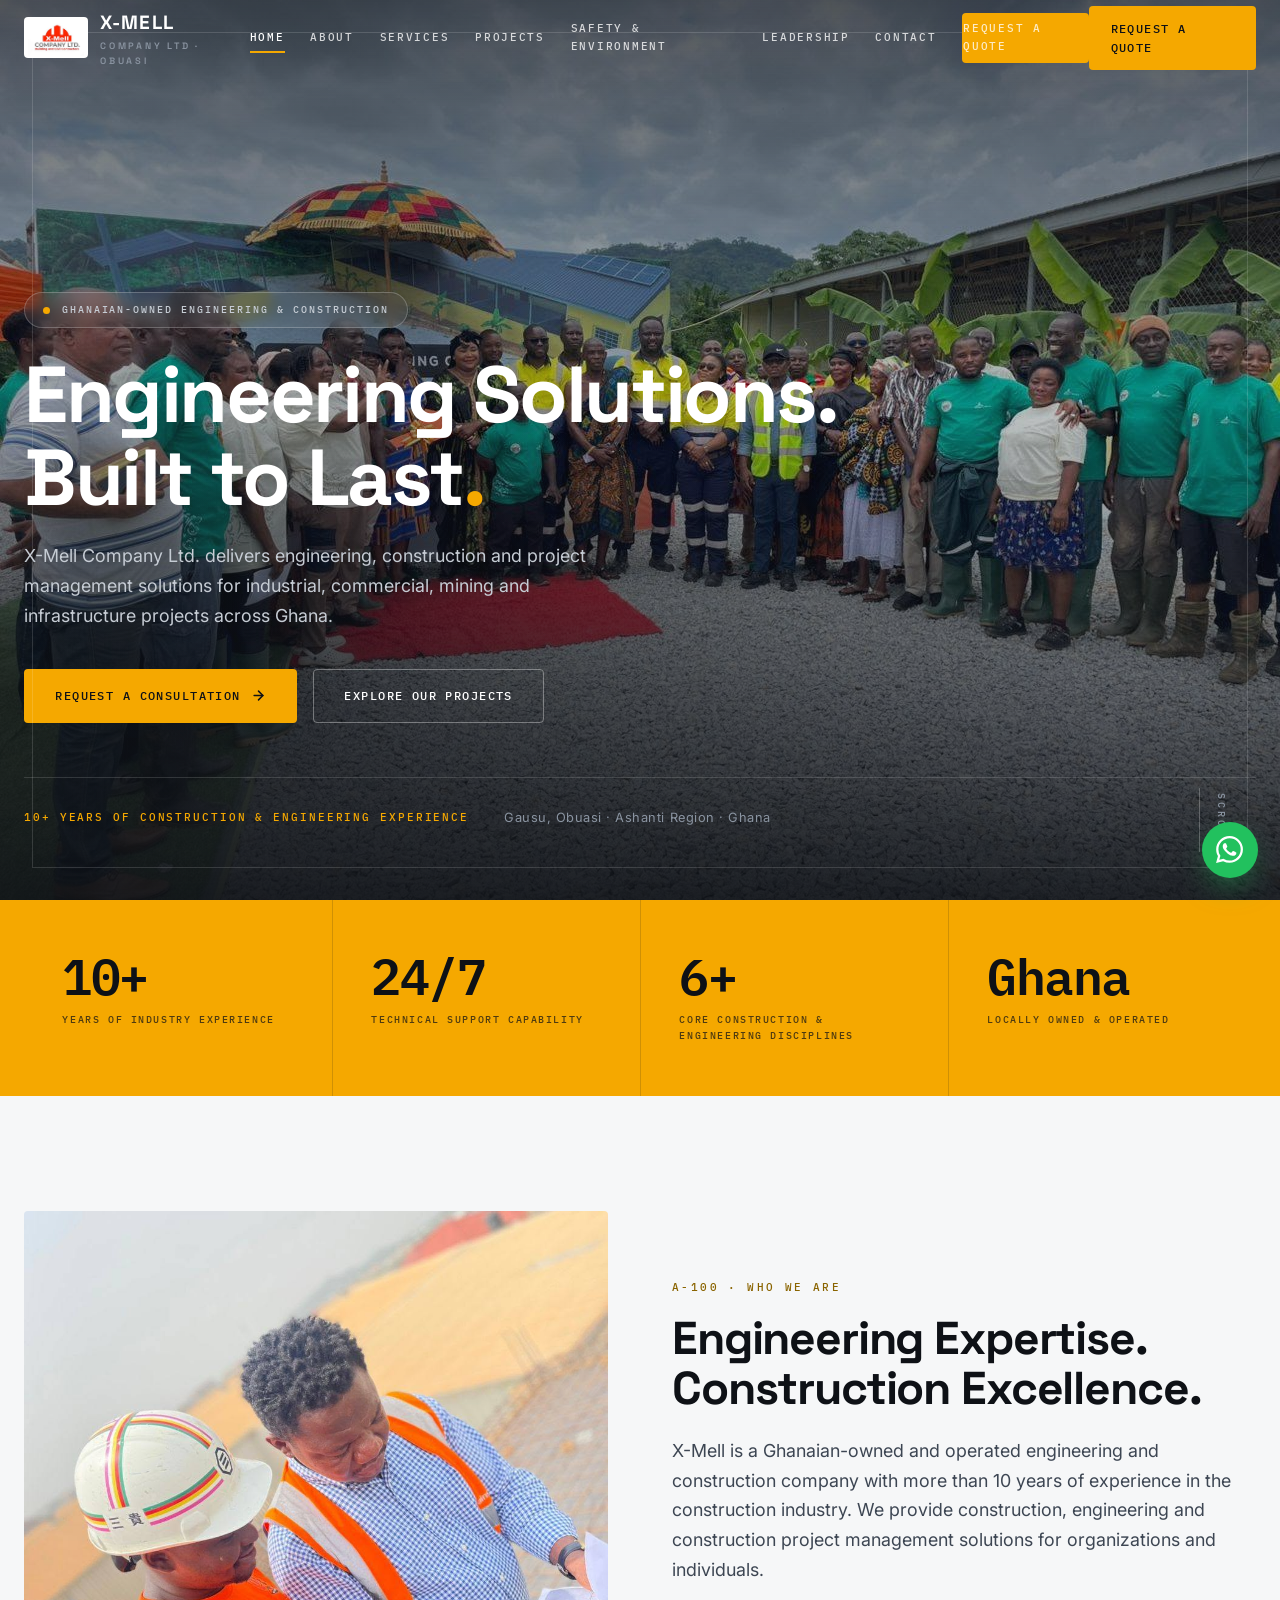
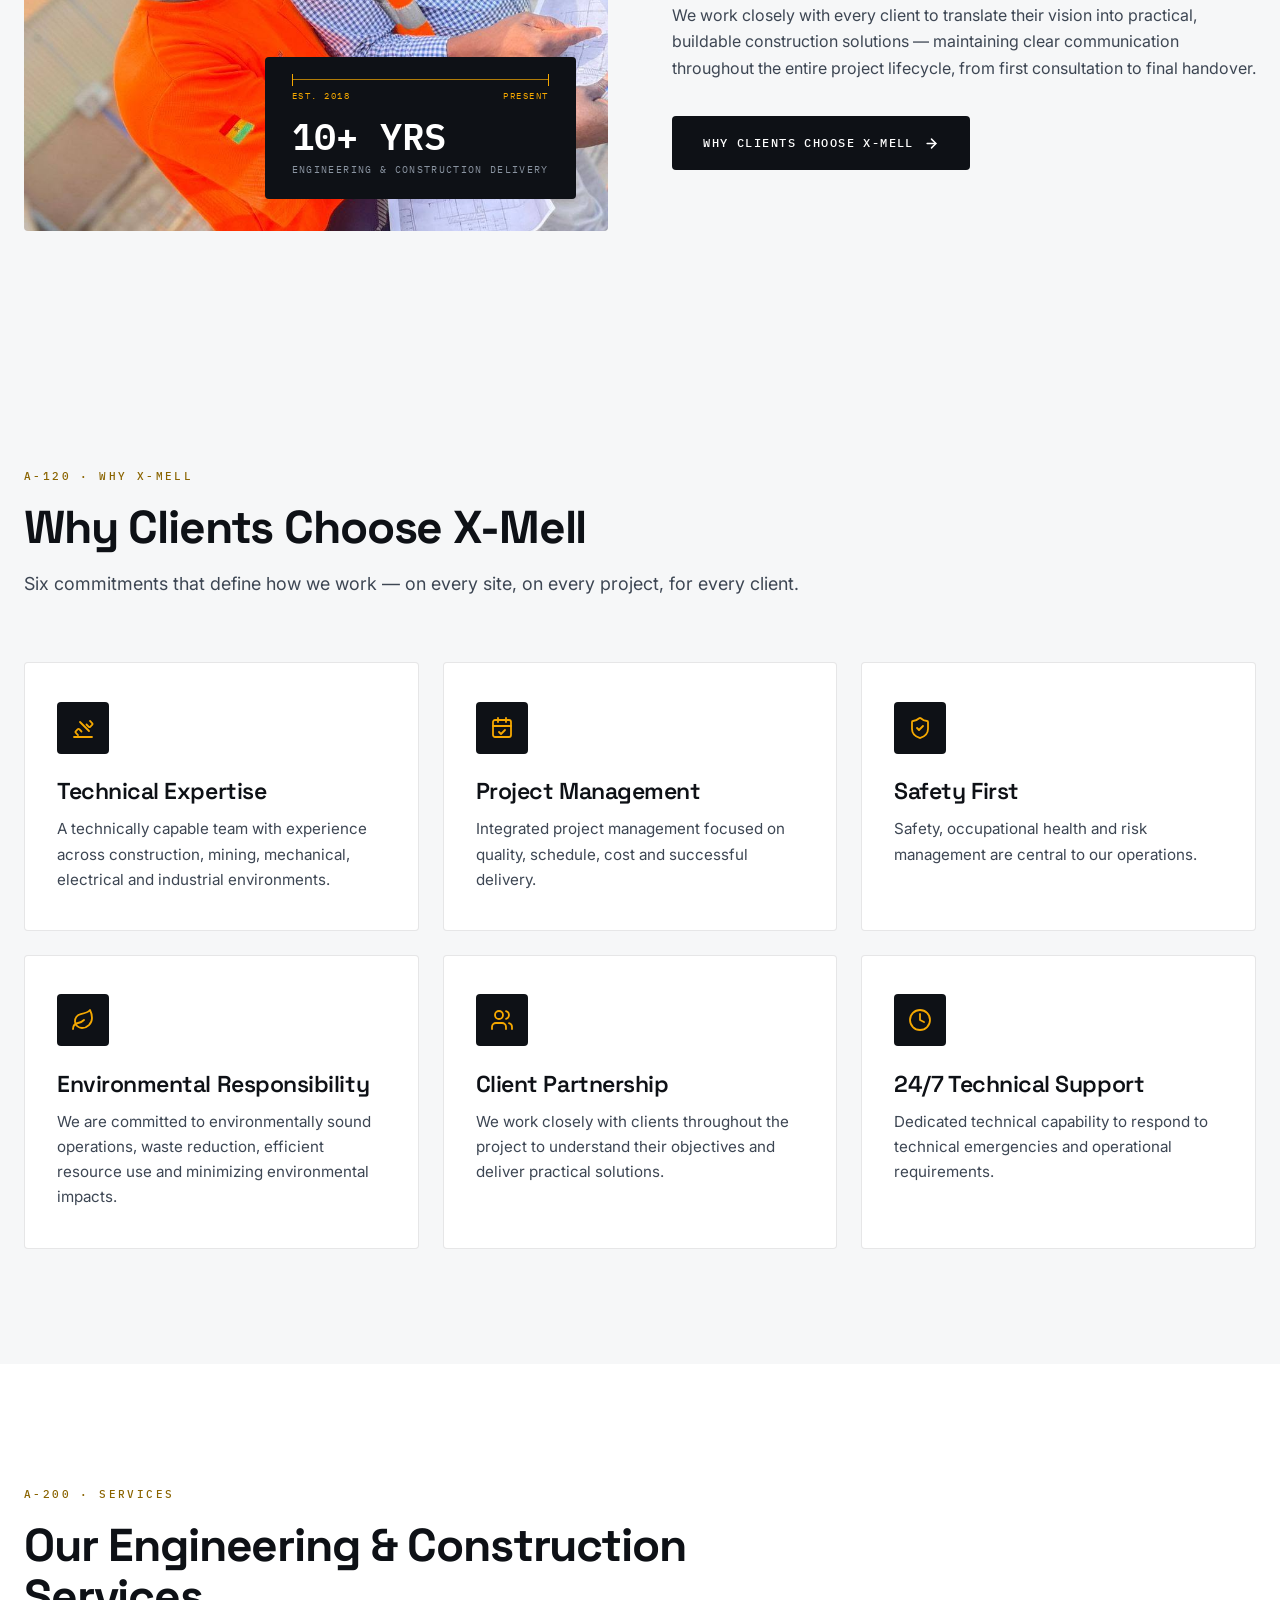
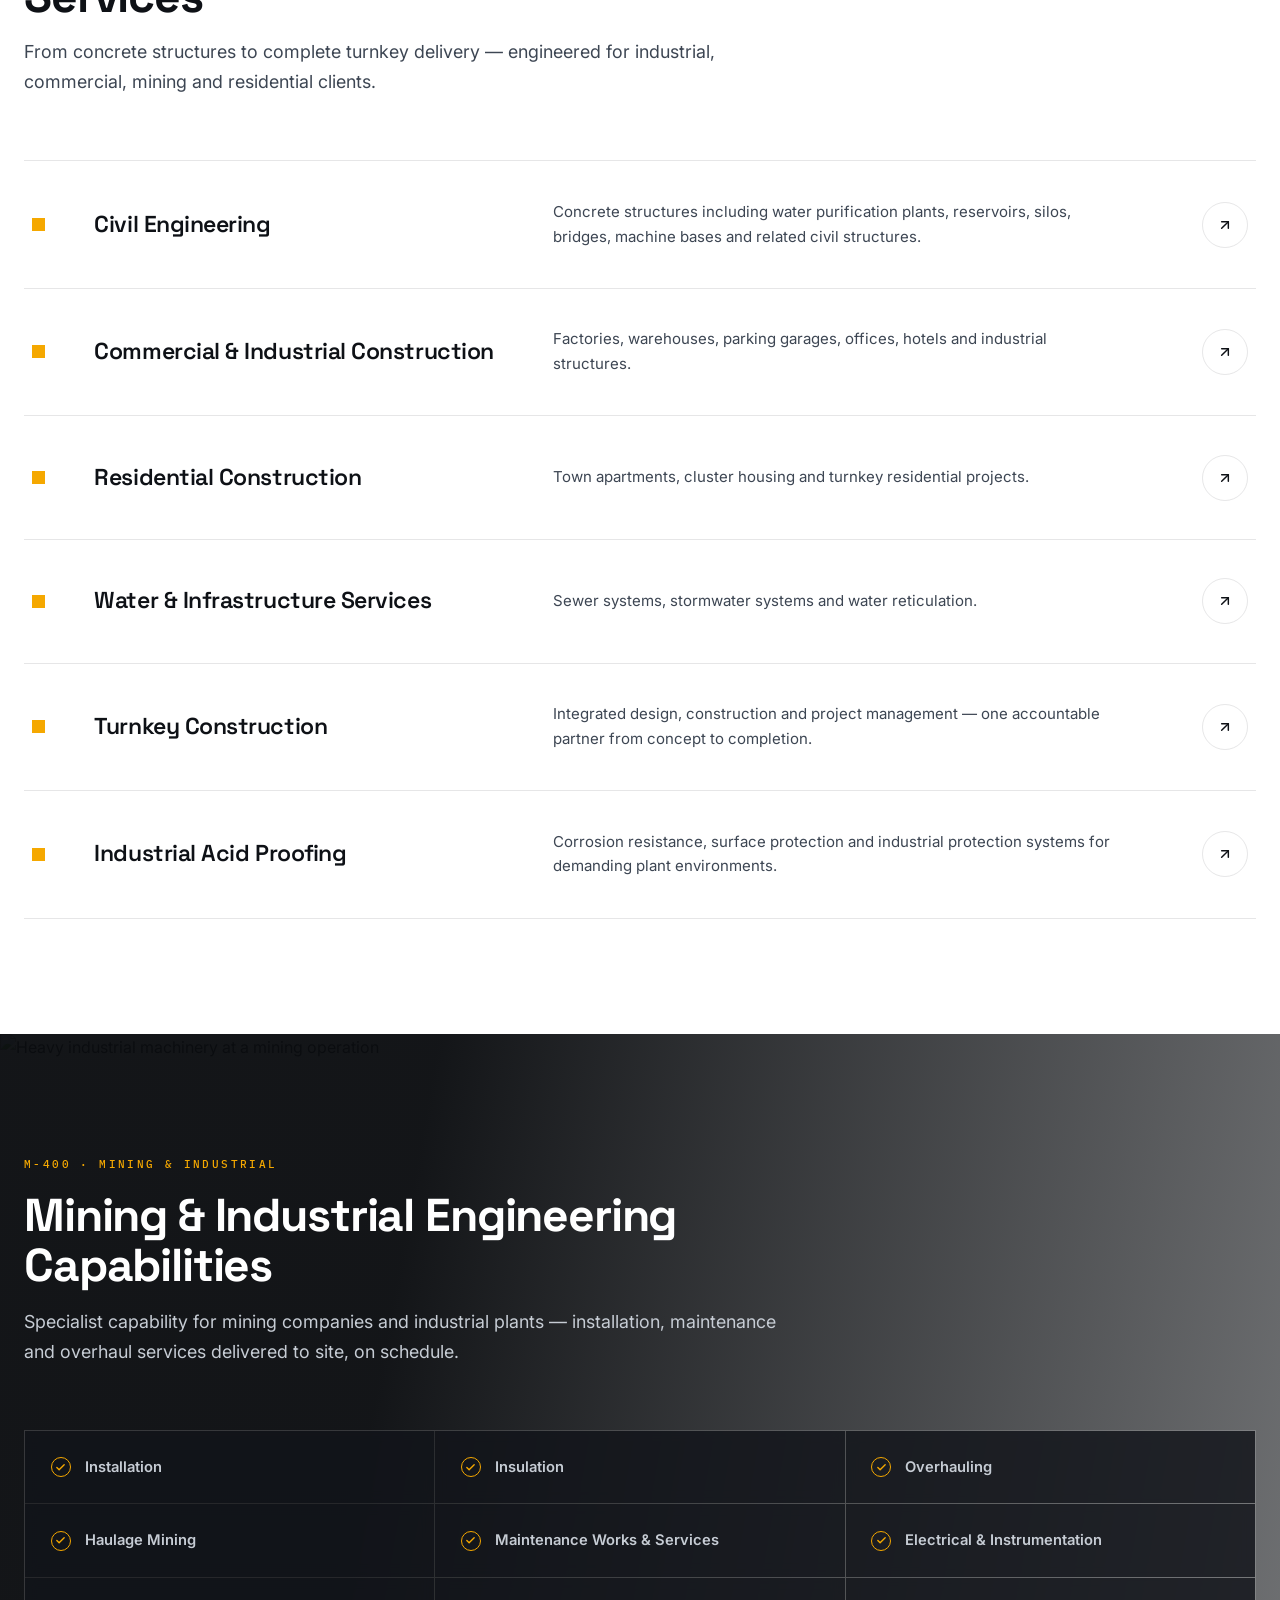
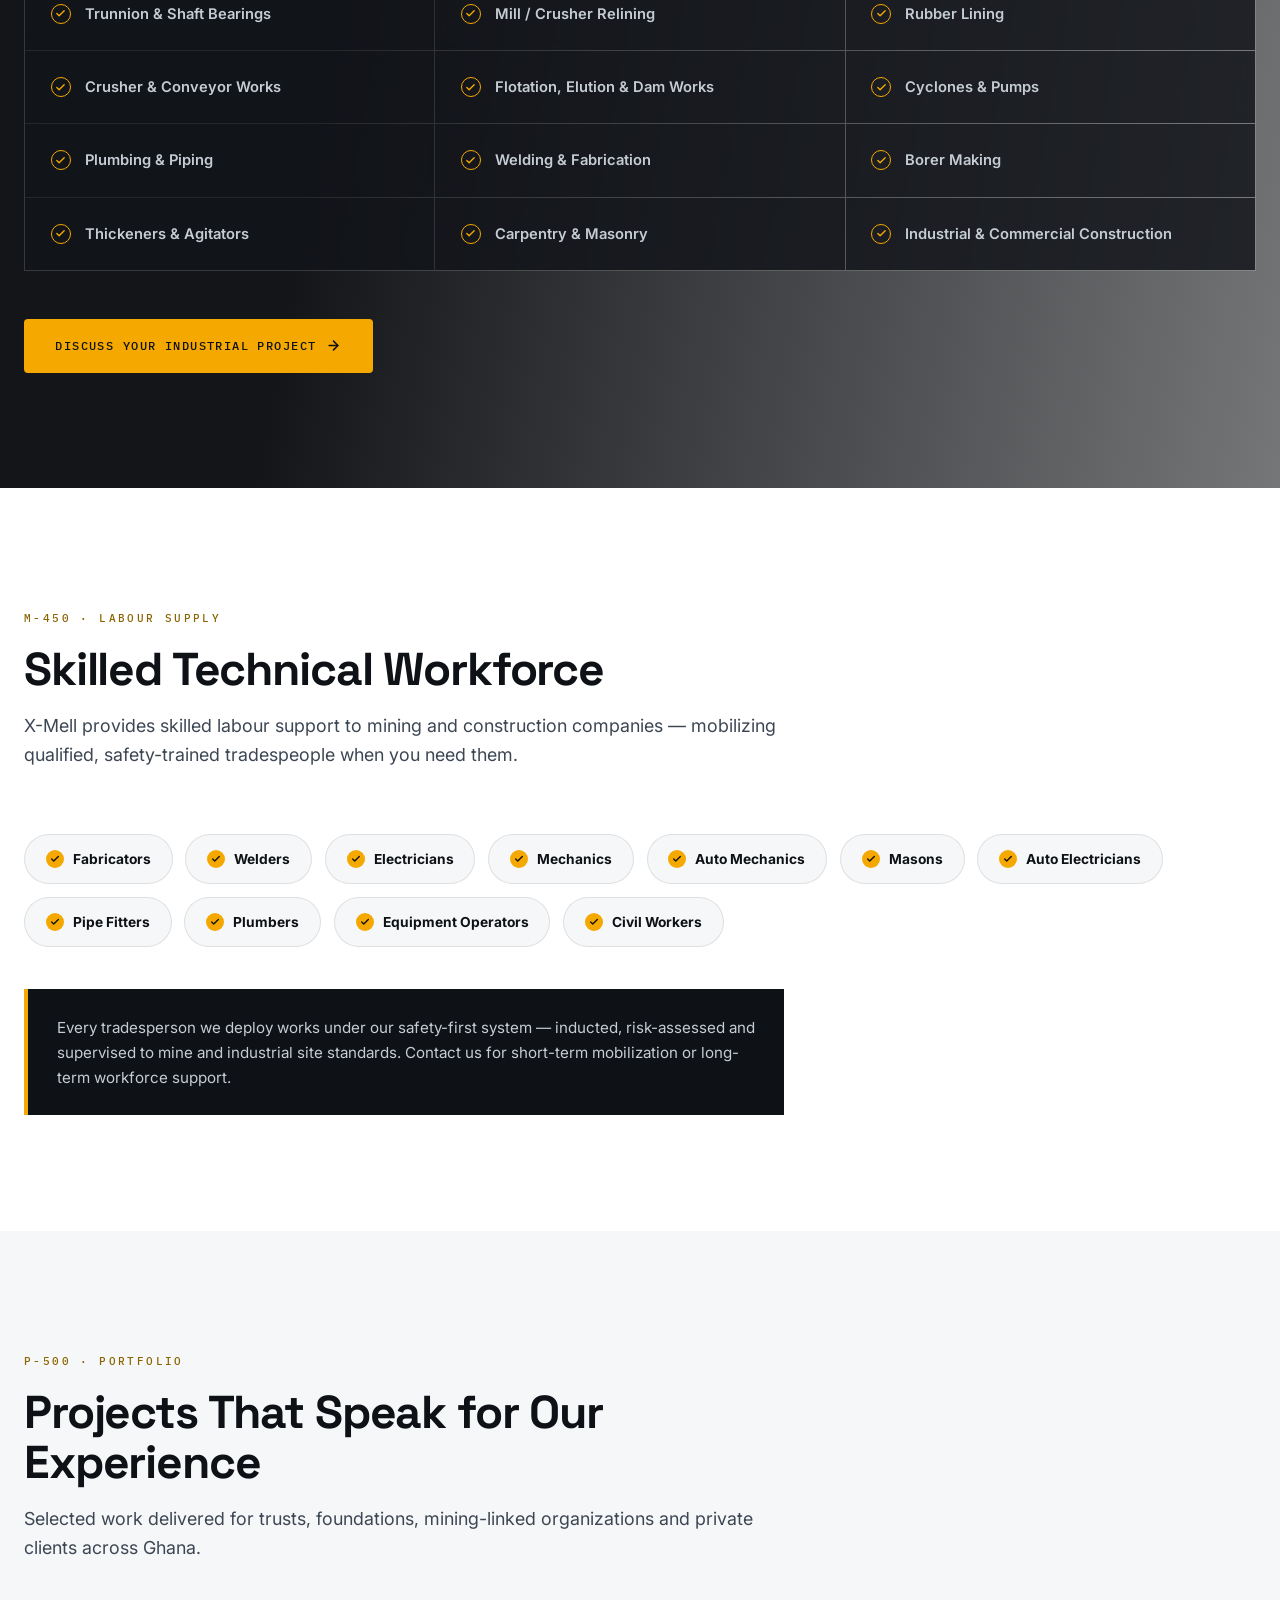
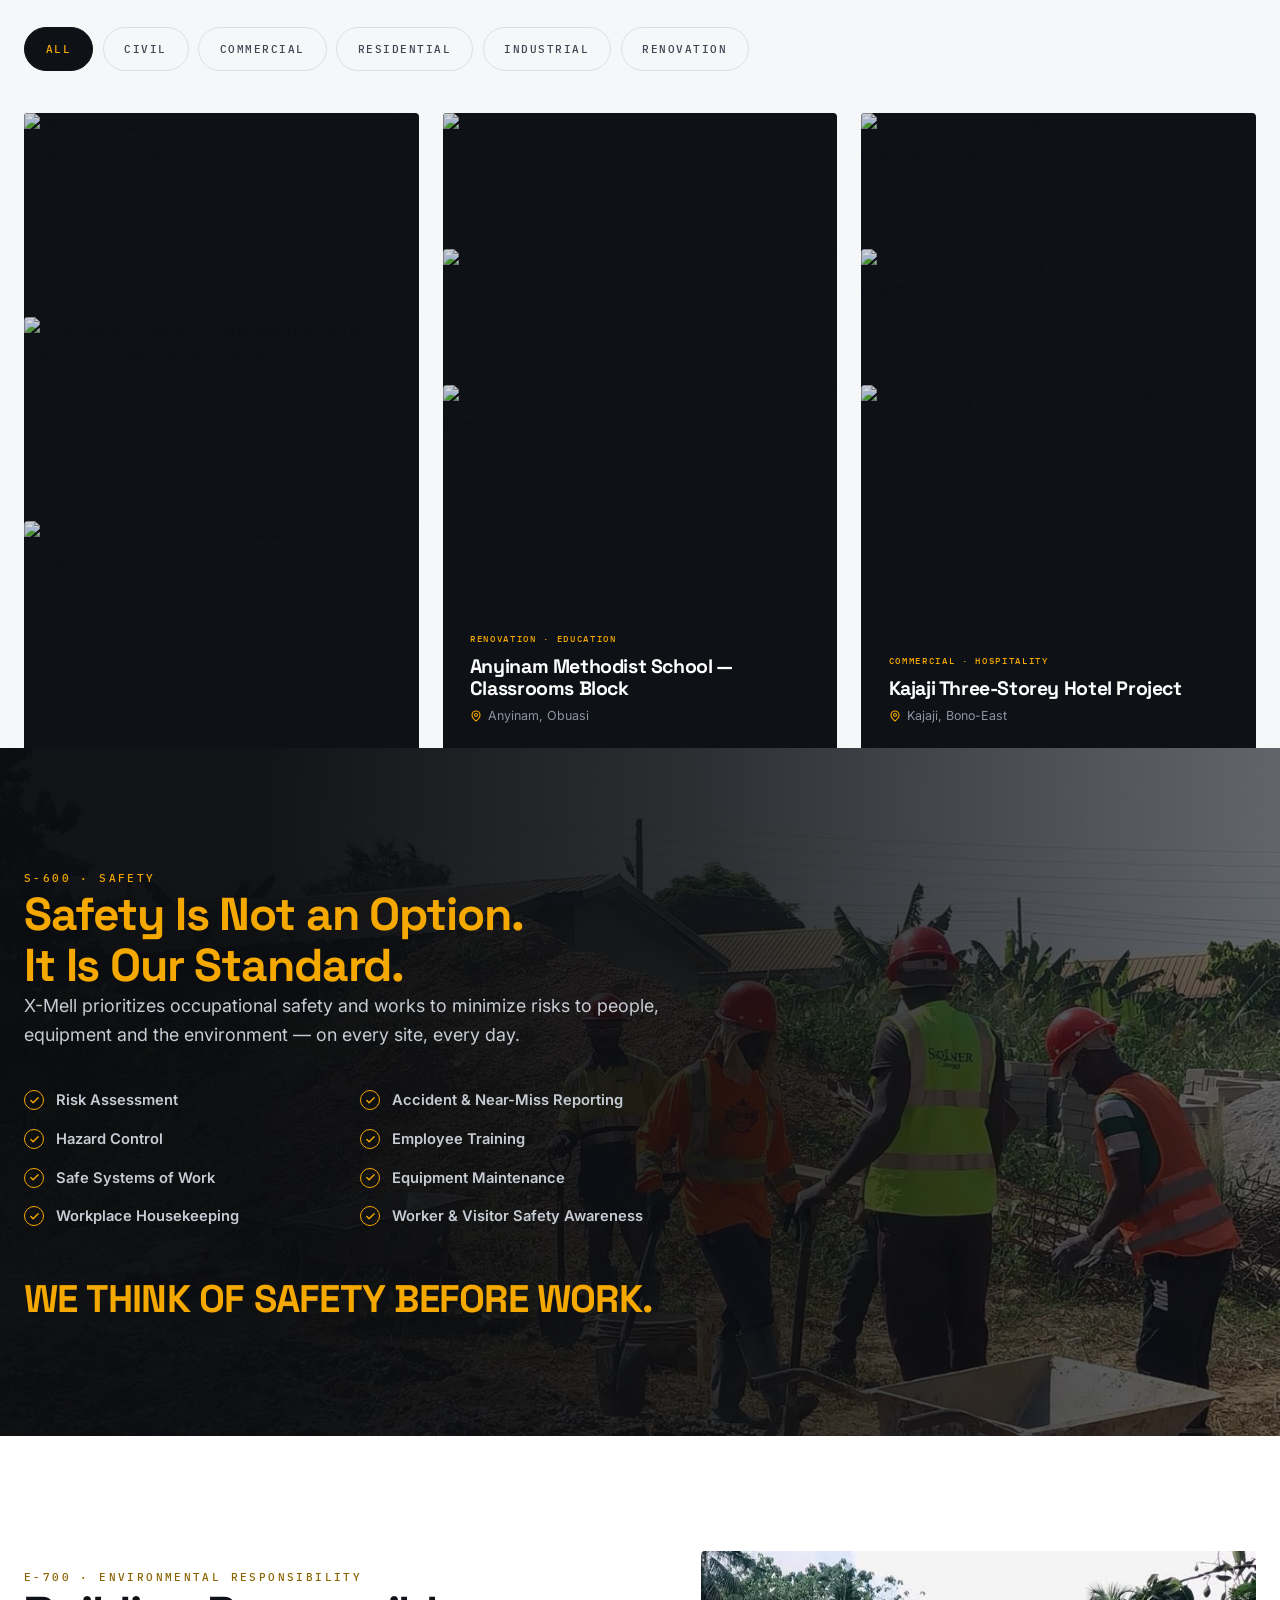
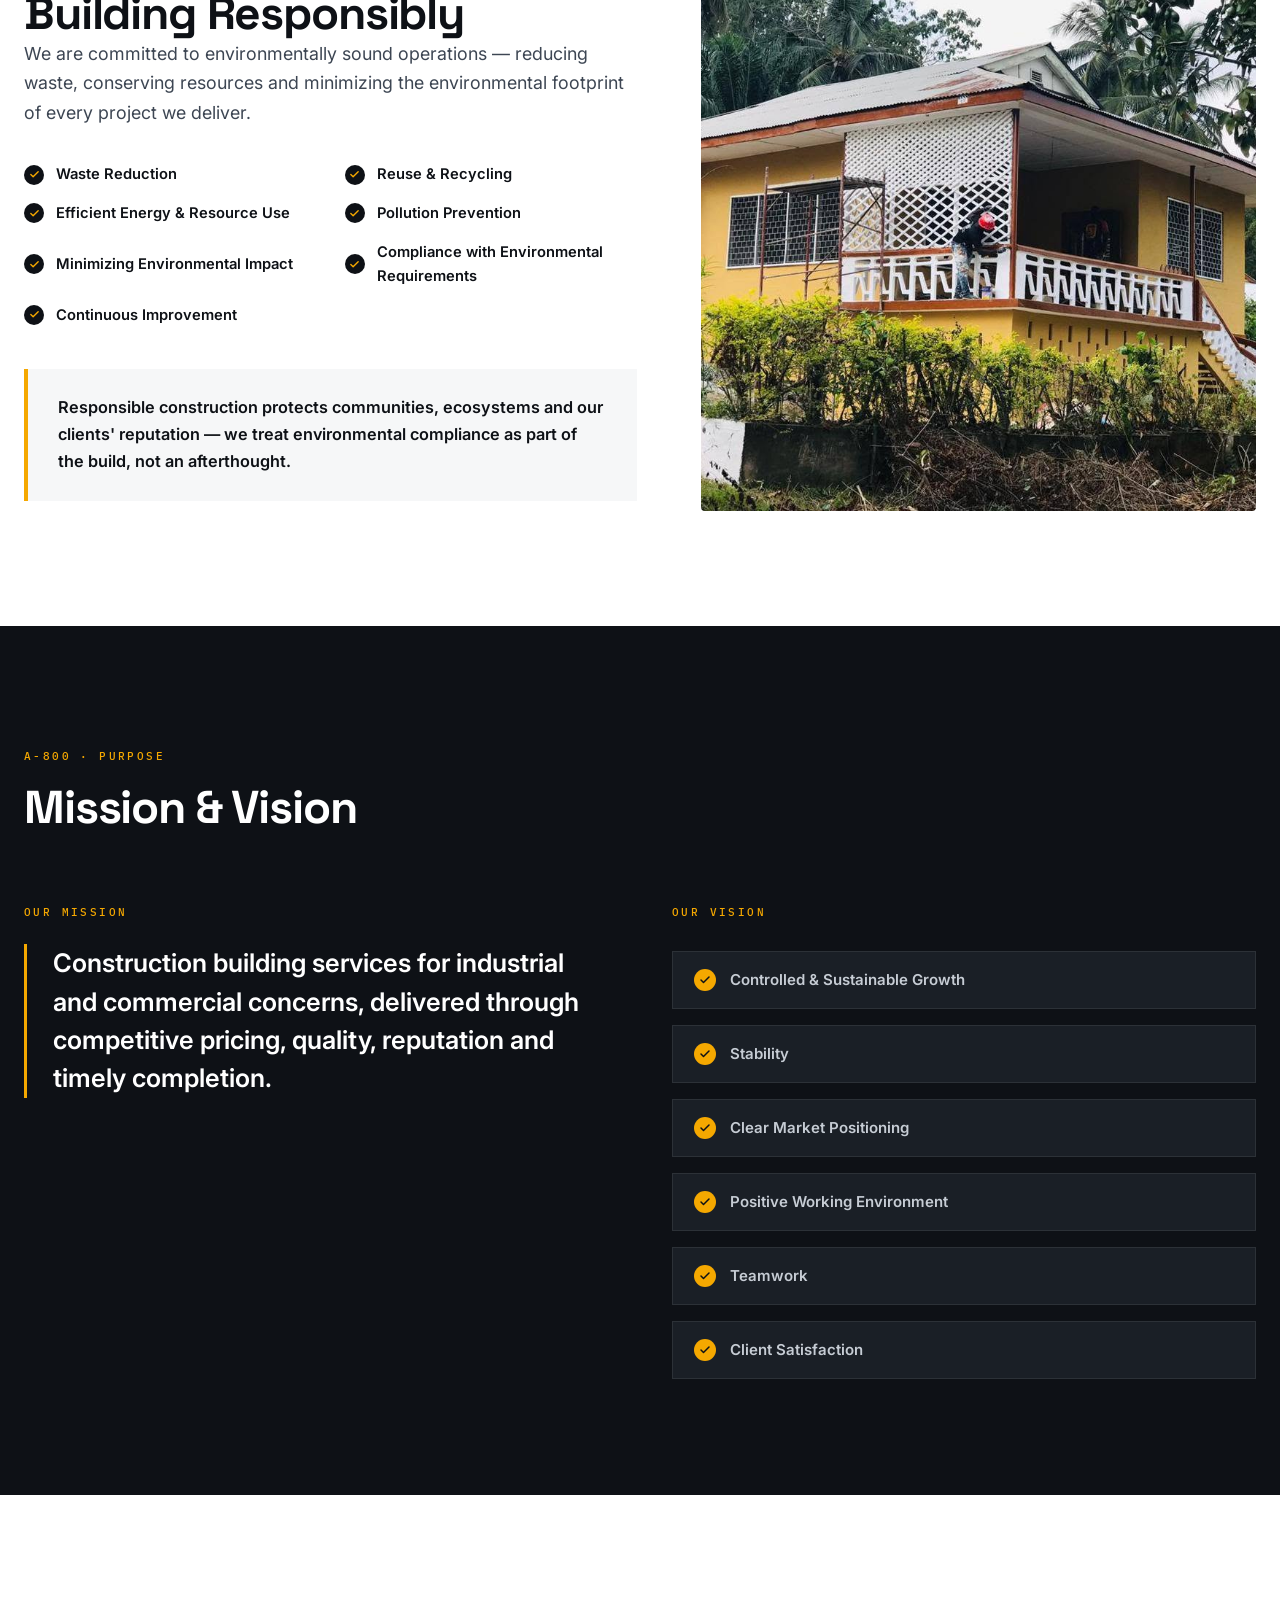
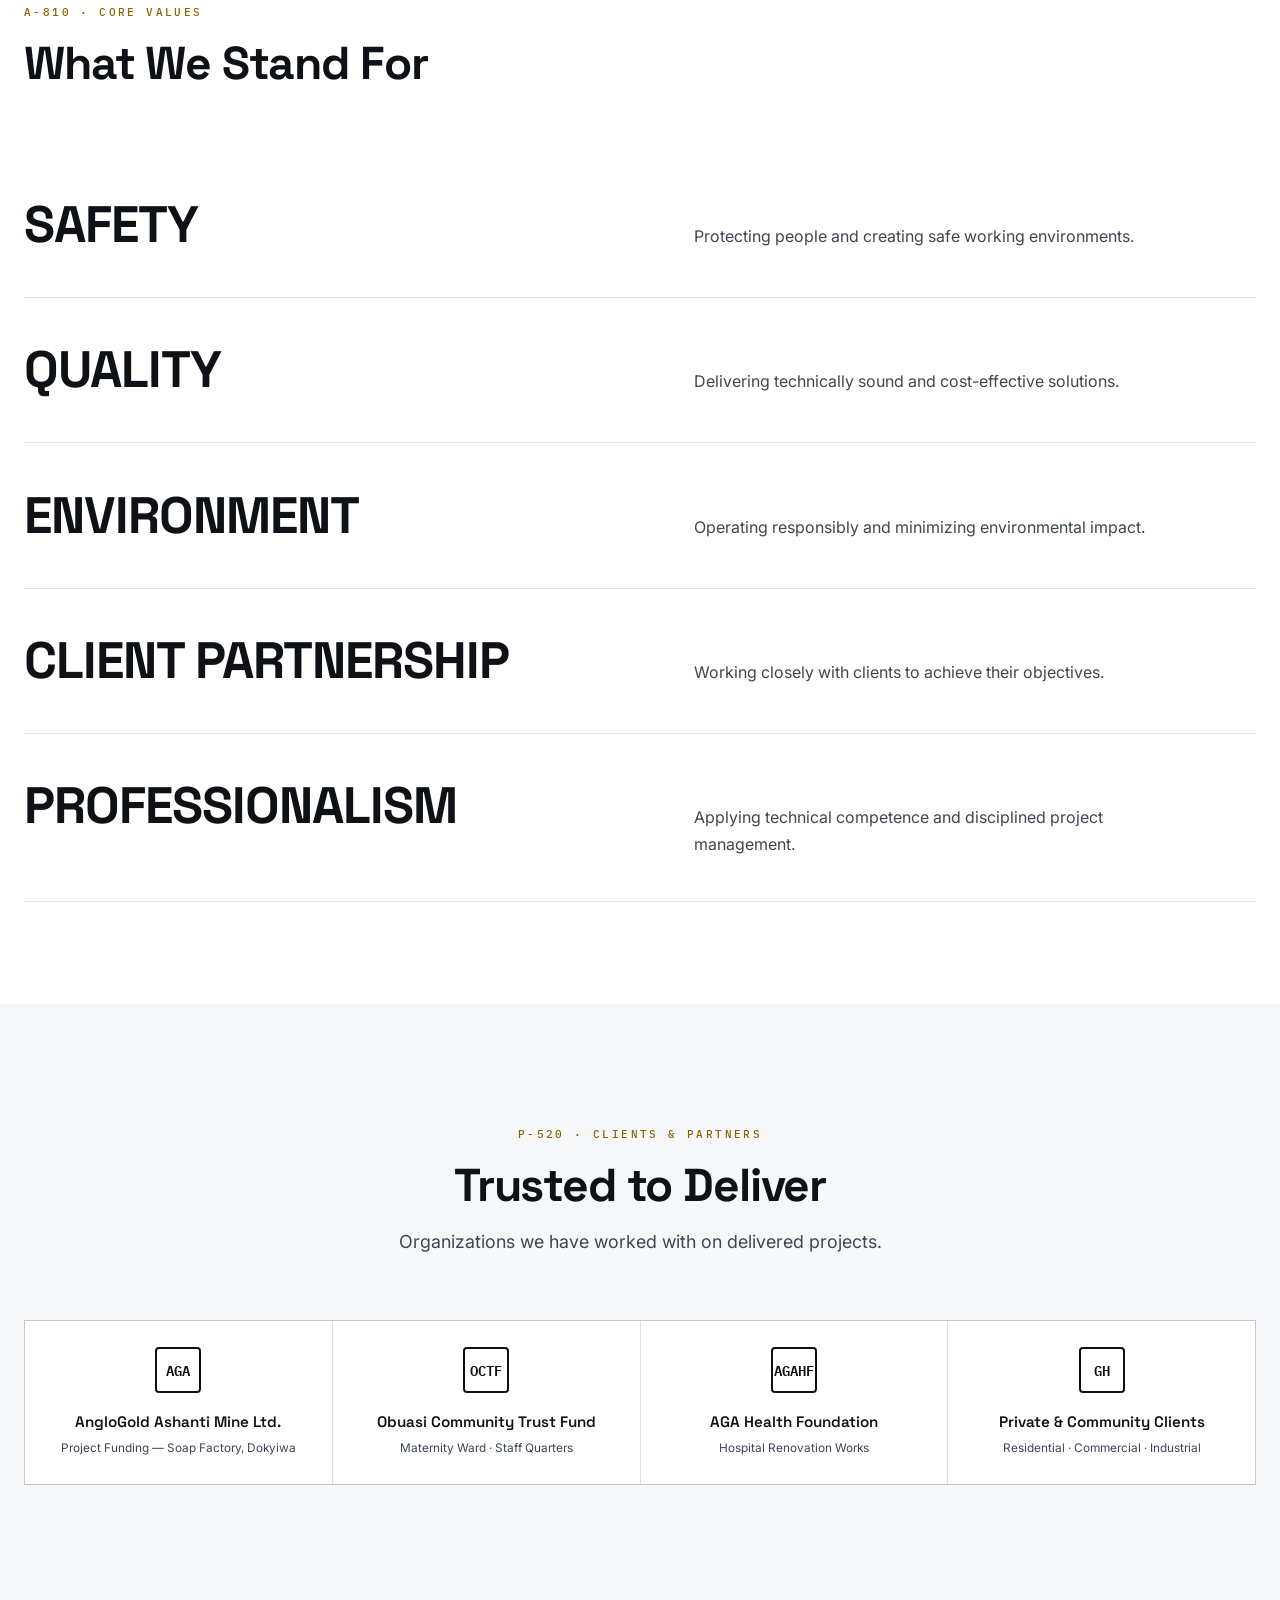
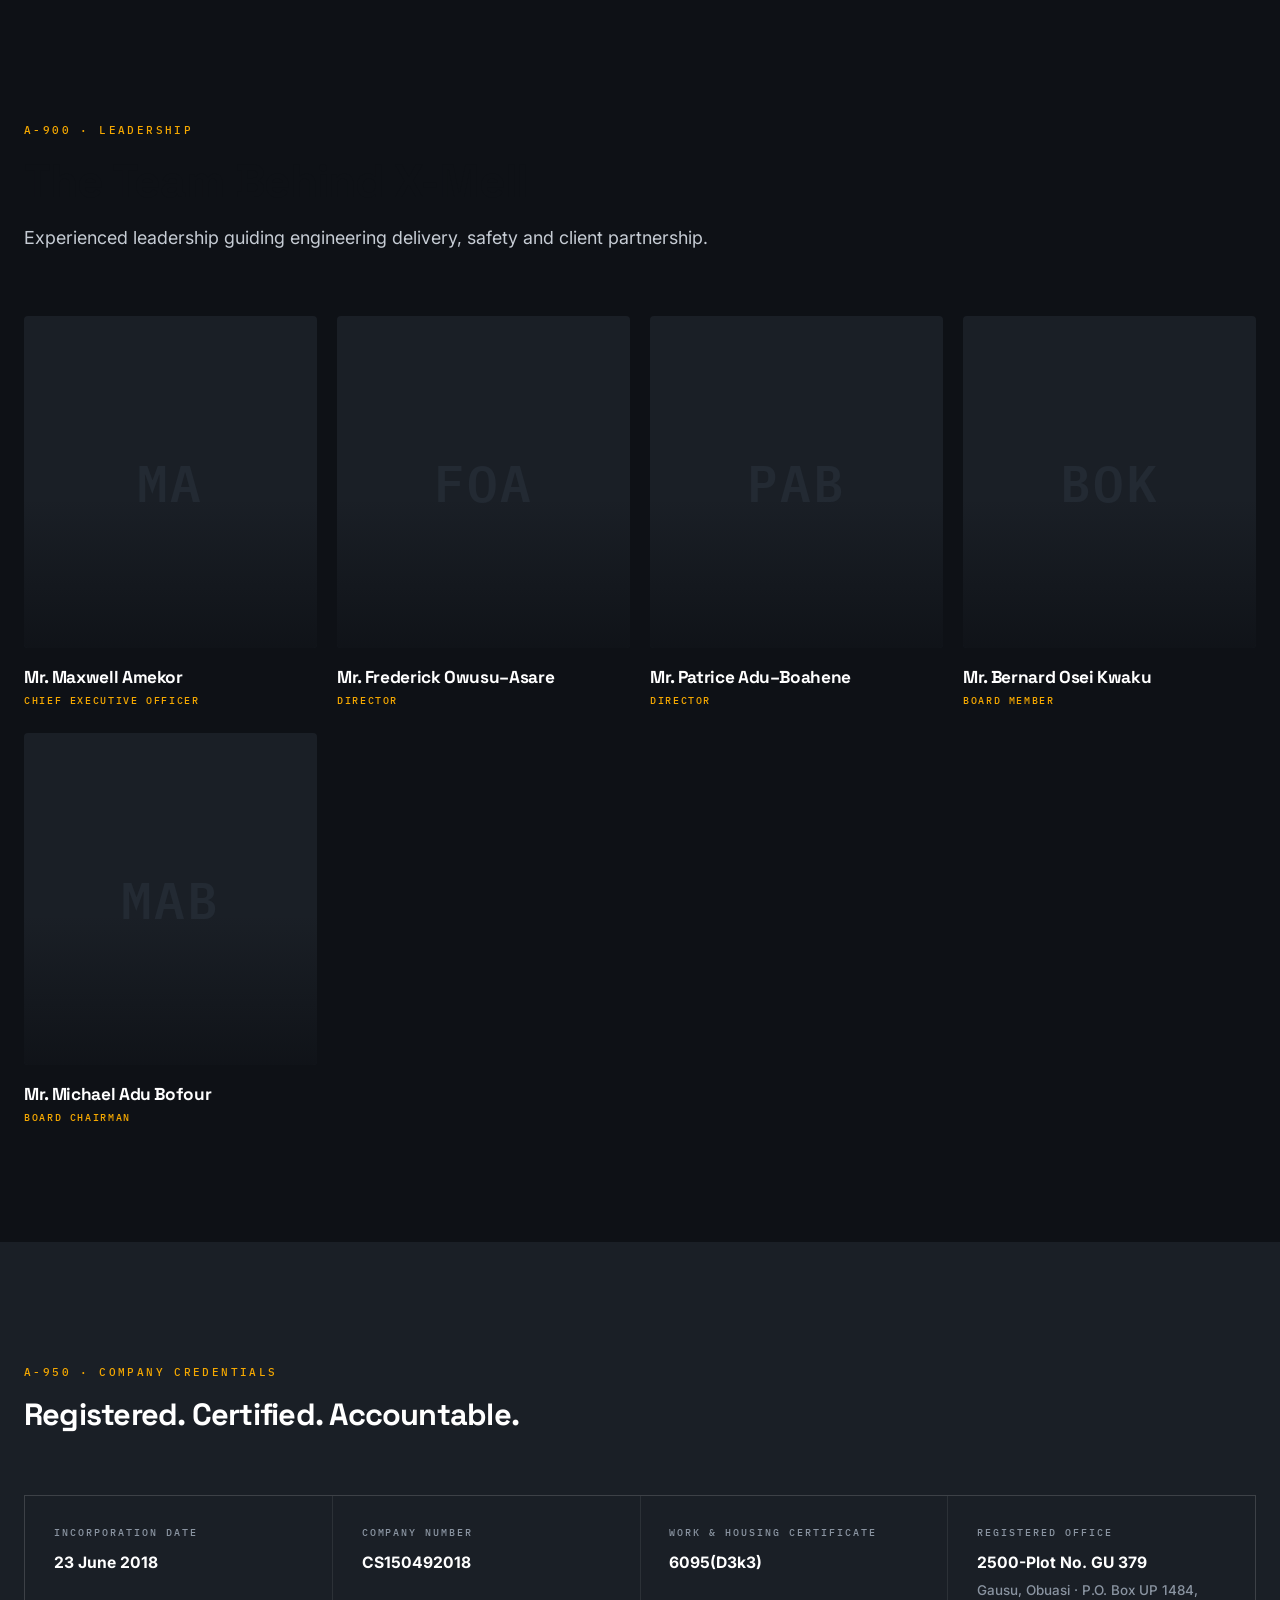
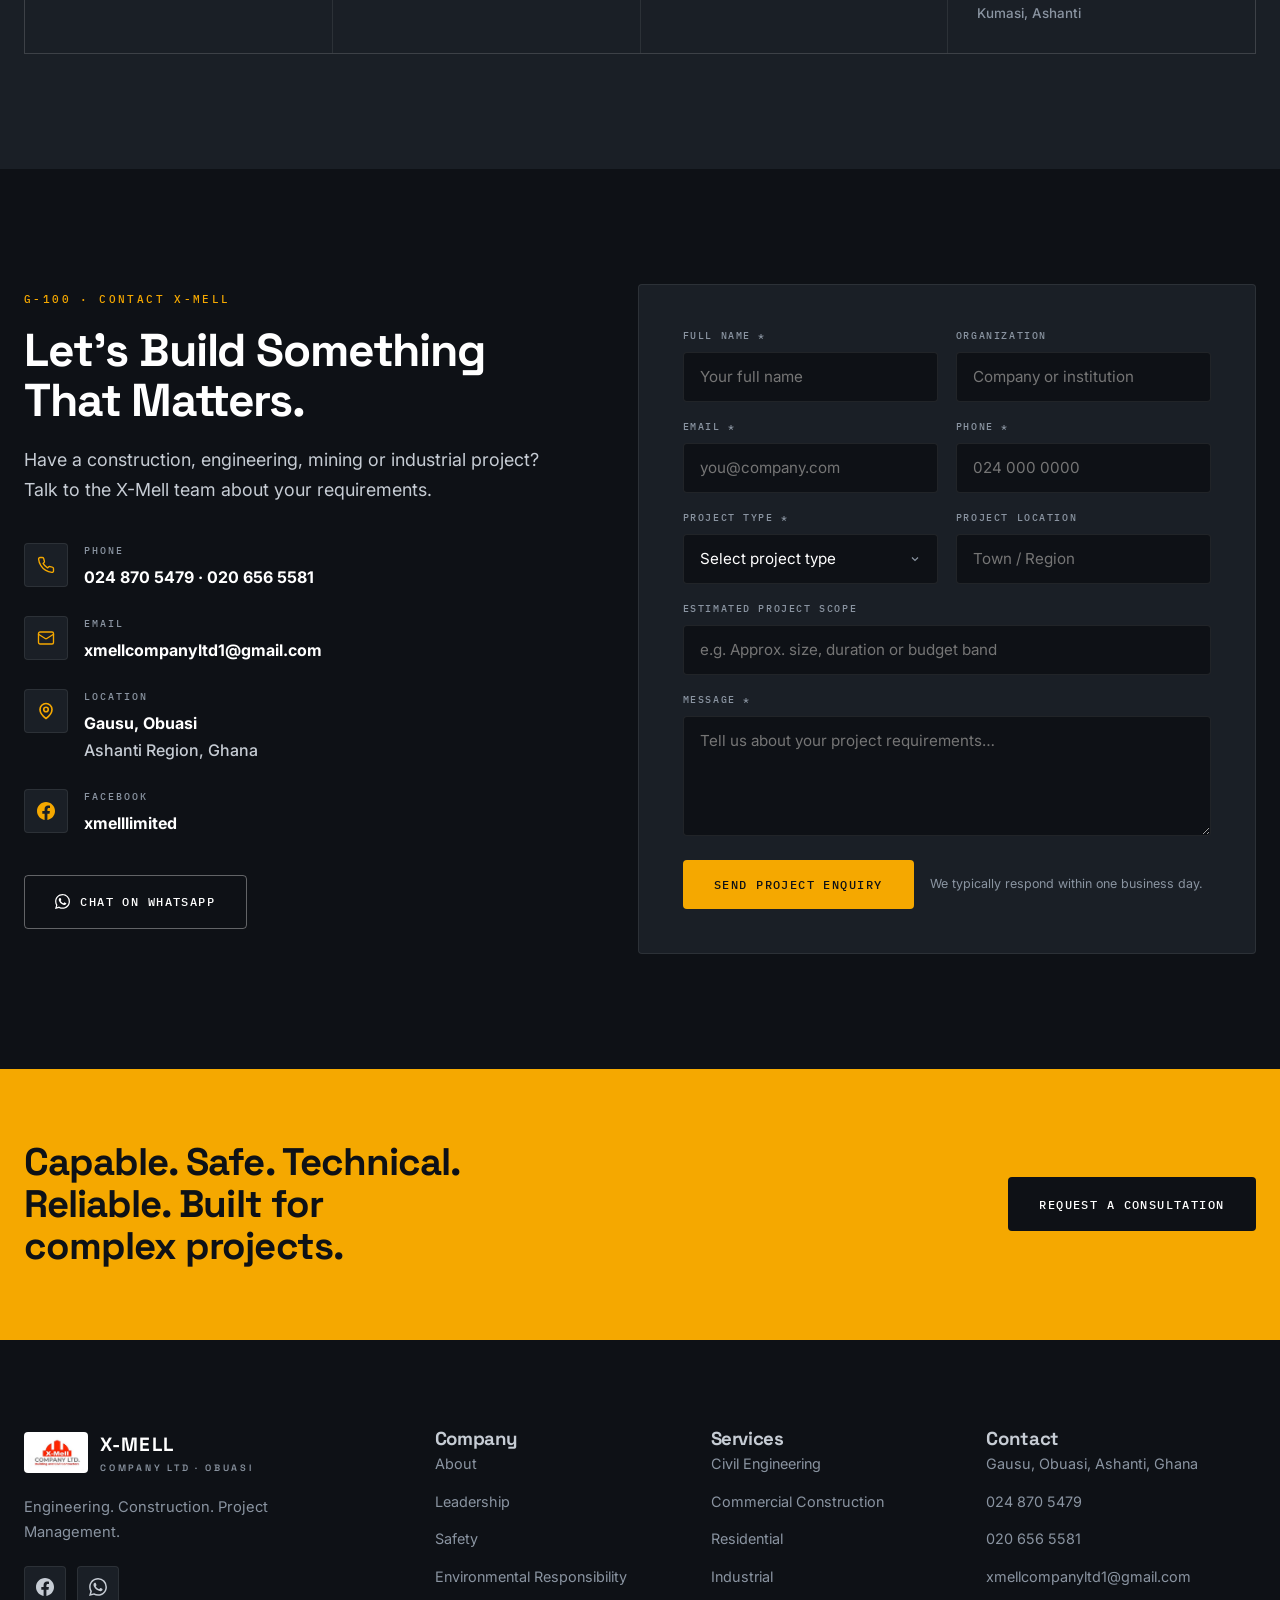
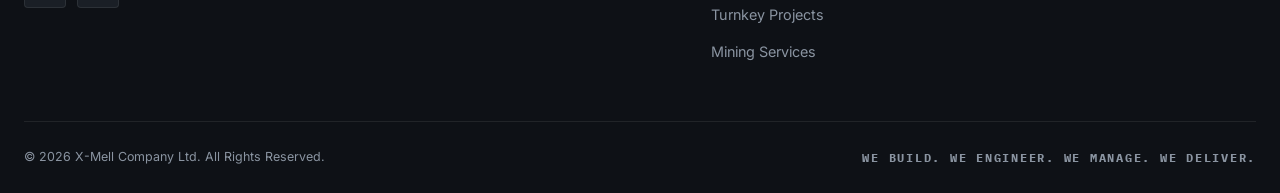
==== commit 60ba907b: "Use real crew photo as safety section background X-Mell workers in red helmets and hi-vis mixing con" ====
--- a/index.html
+++ b/index.html
@@ -515,8 +515,8 @@
     <!-- ================= SAFETY ================= -->
     <section class="safety" id="safety">
       <div class="safety-bg">
-        <img src="https://images.unsplash.com/photo-1531834685032-c34bf0d84c77?auto=format&fit=crop&w=2000&q=80"
-             alt="Construction workers wearing professional PPE on site" loading="lazy">
+        <img src="assets/images/safety-crew.jpg"
+             alt="X-Mell crew in red safety helmets and high-visibility vests mixing concrete on a residential site" loading="lazy">
       </div>
 
       <div class="container">
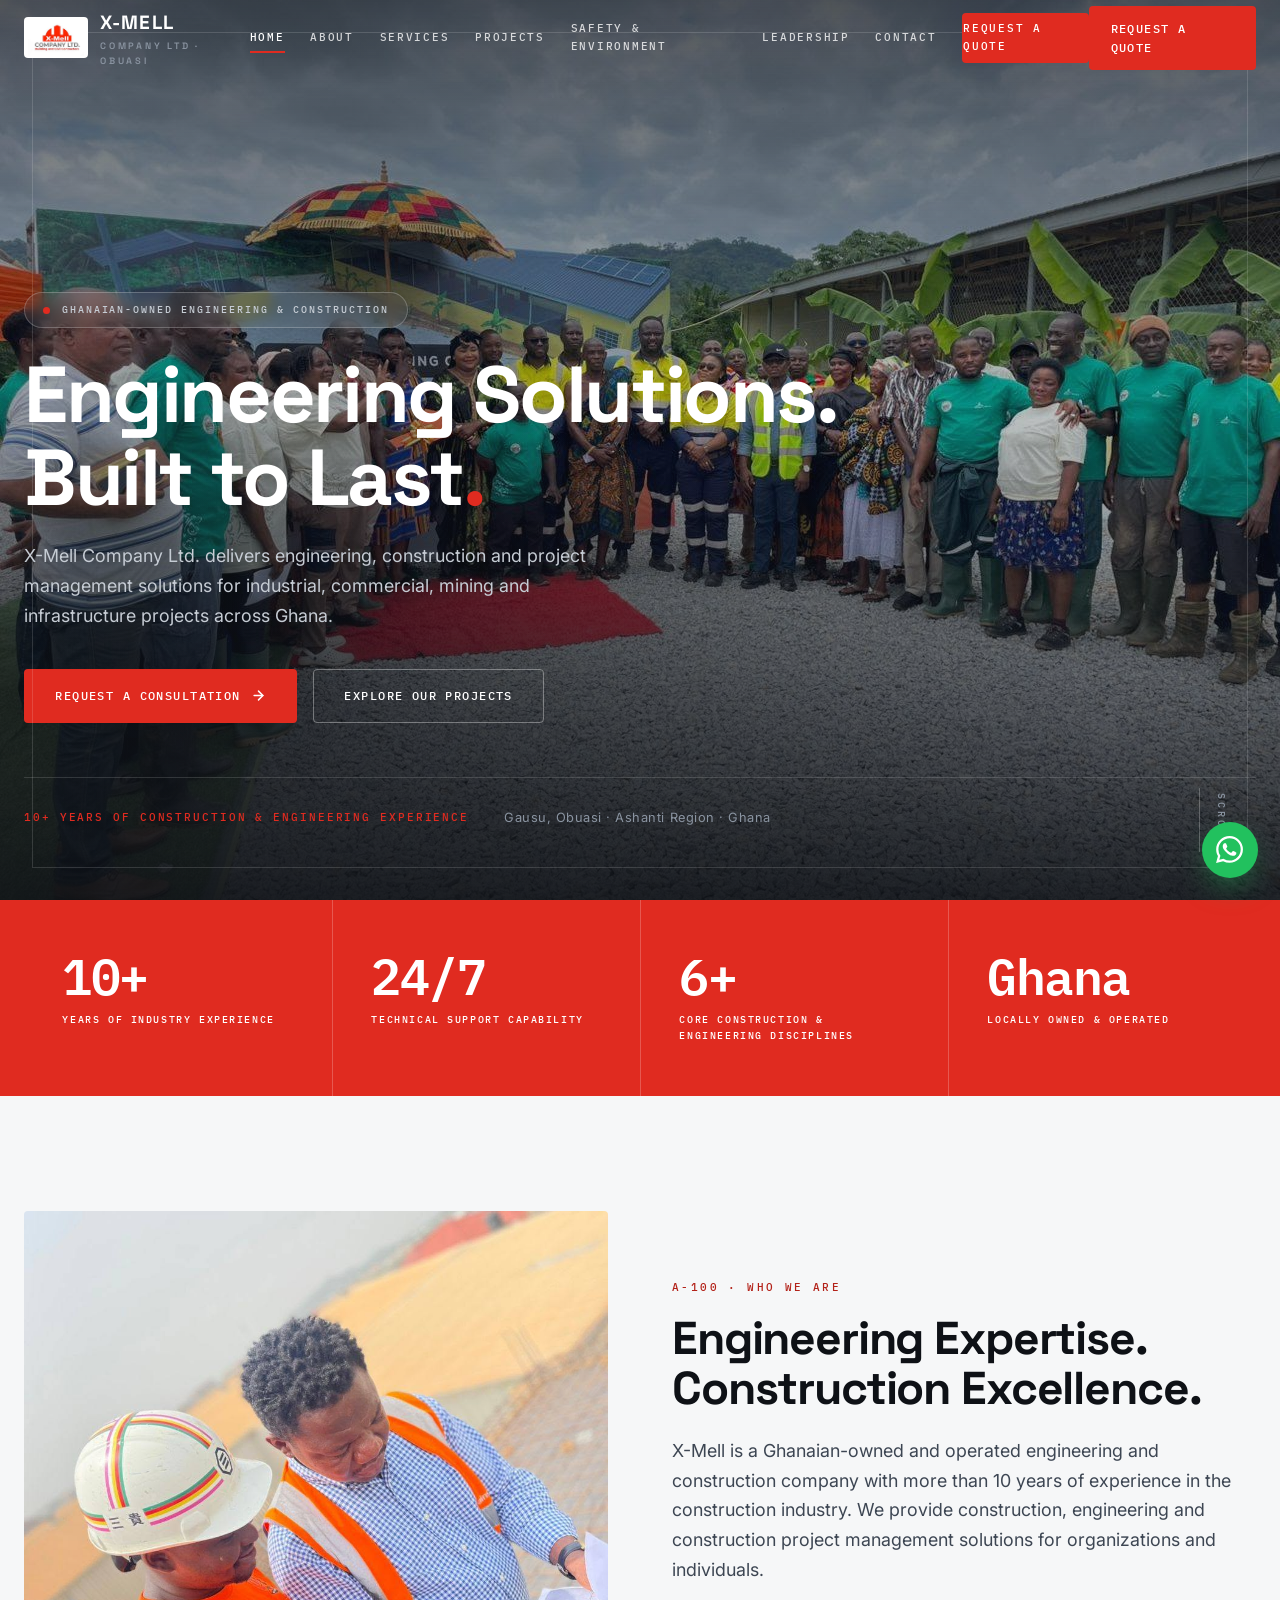
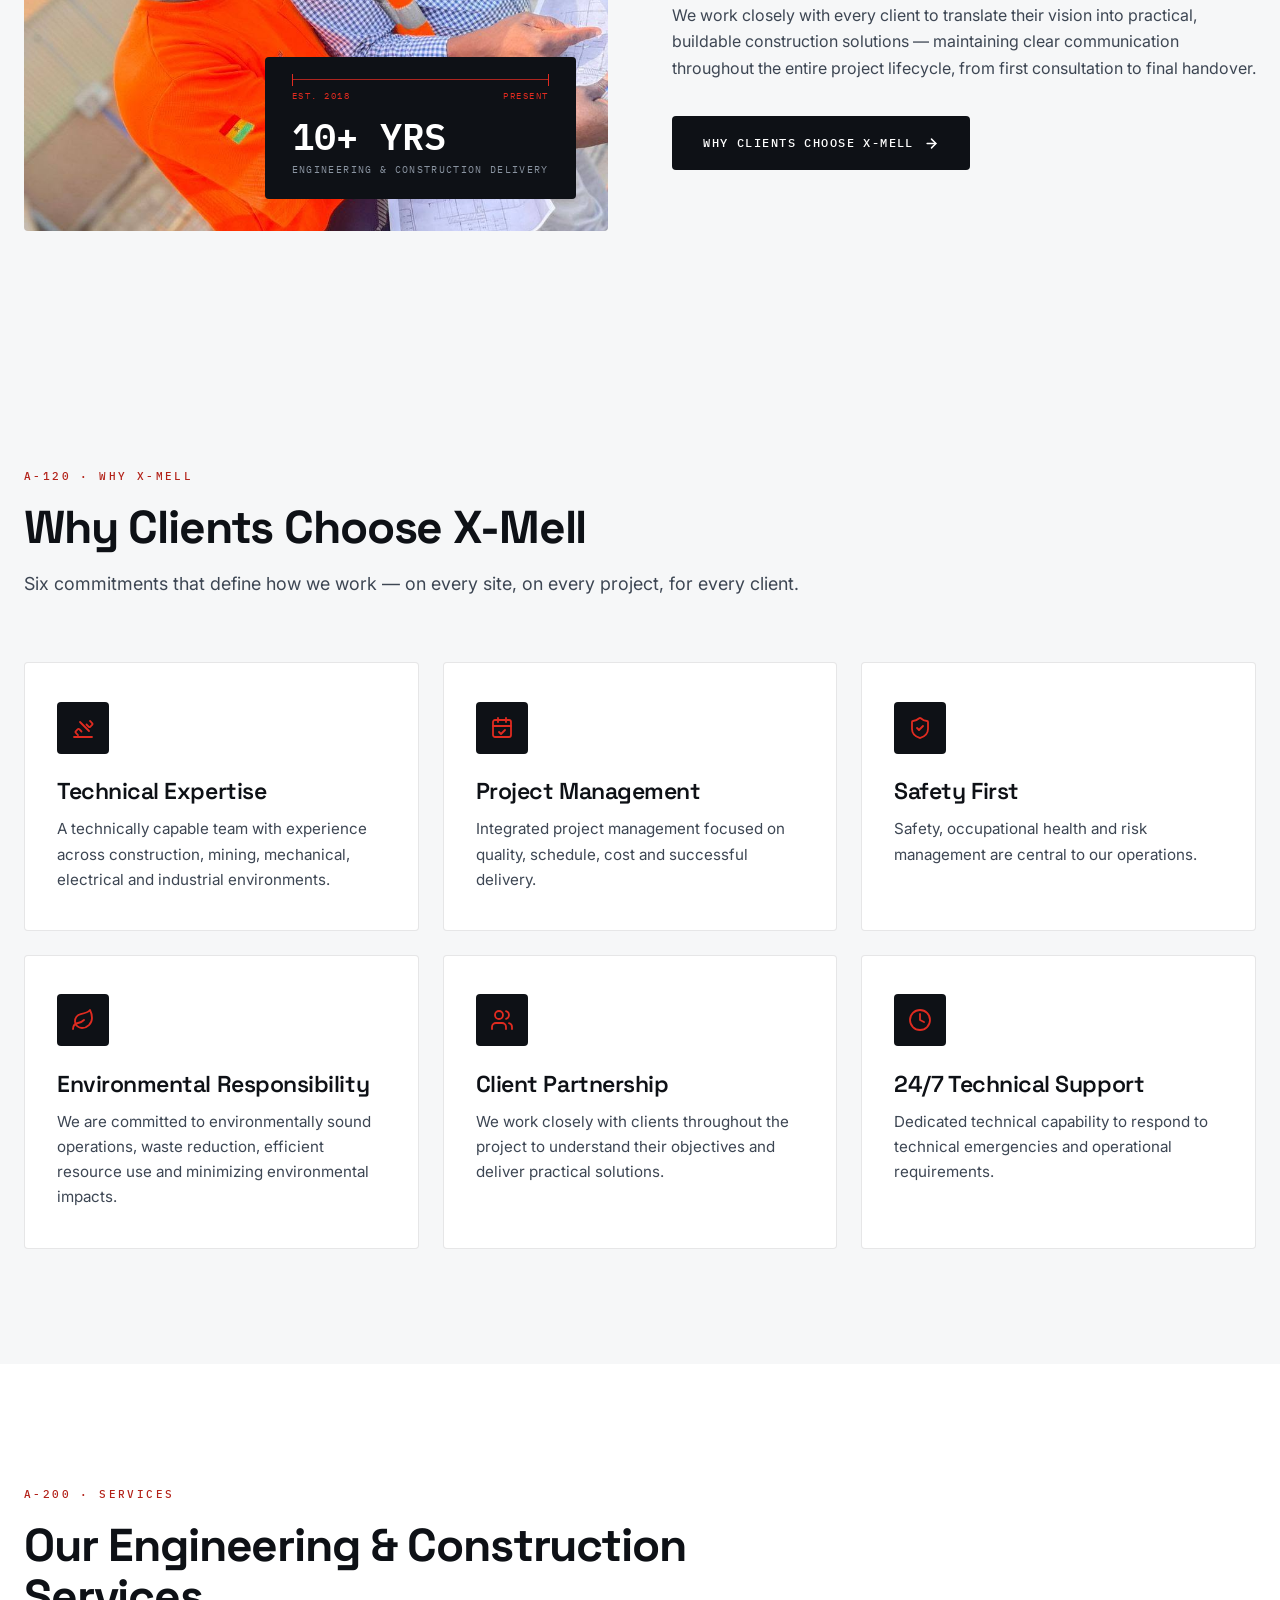
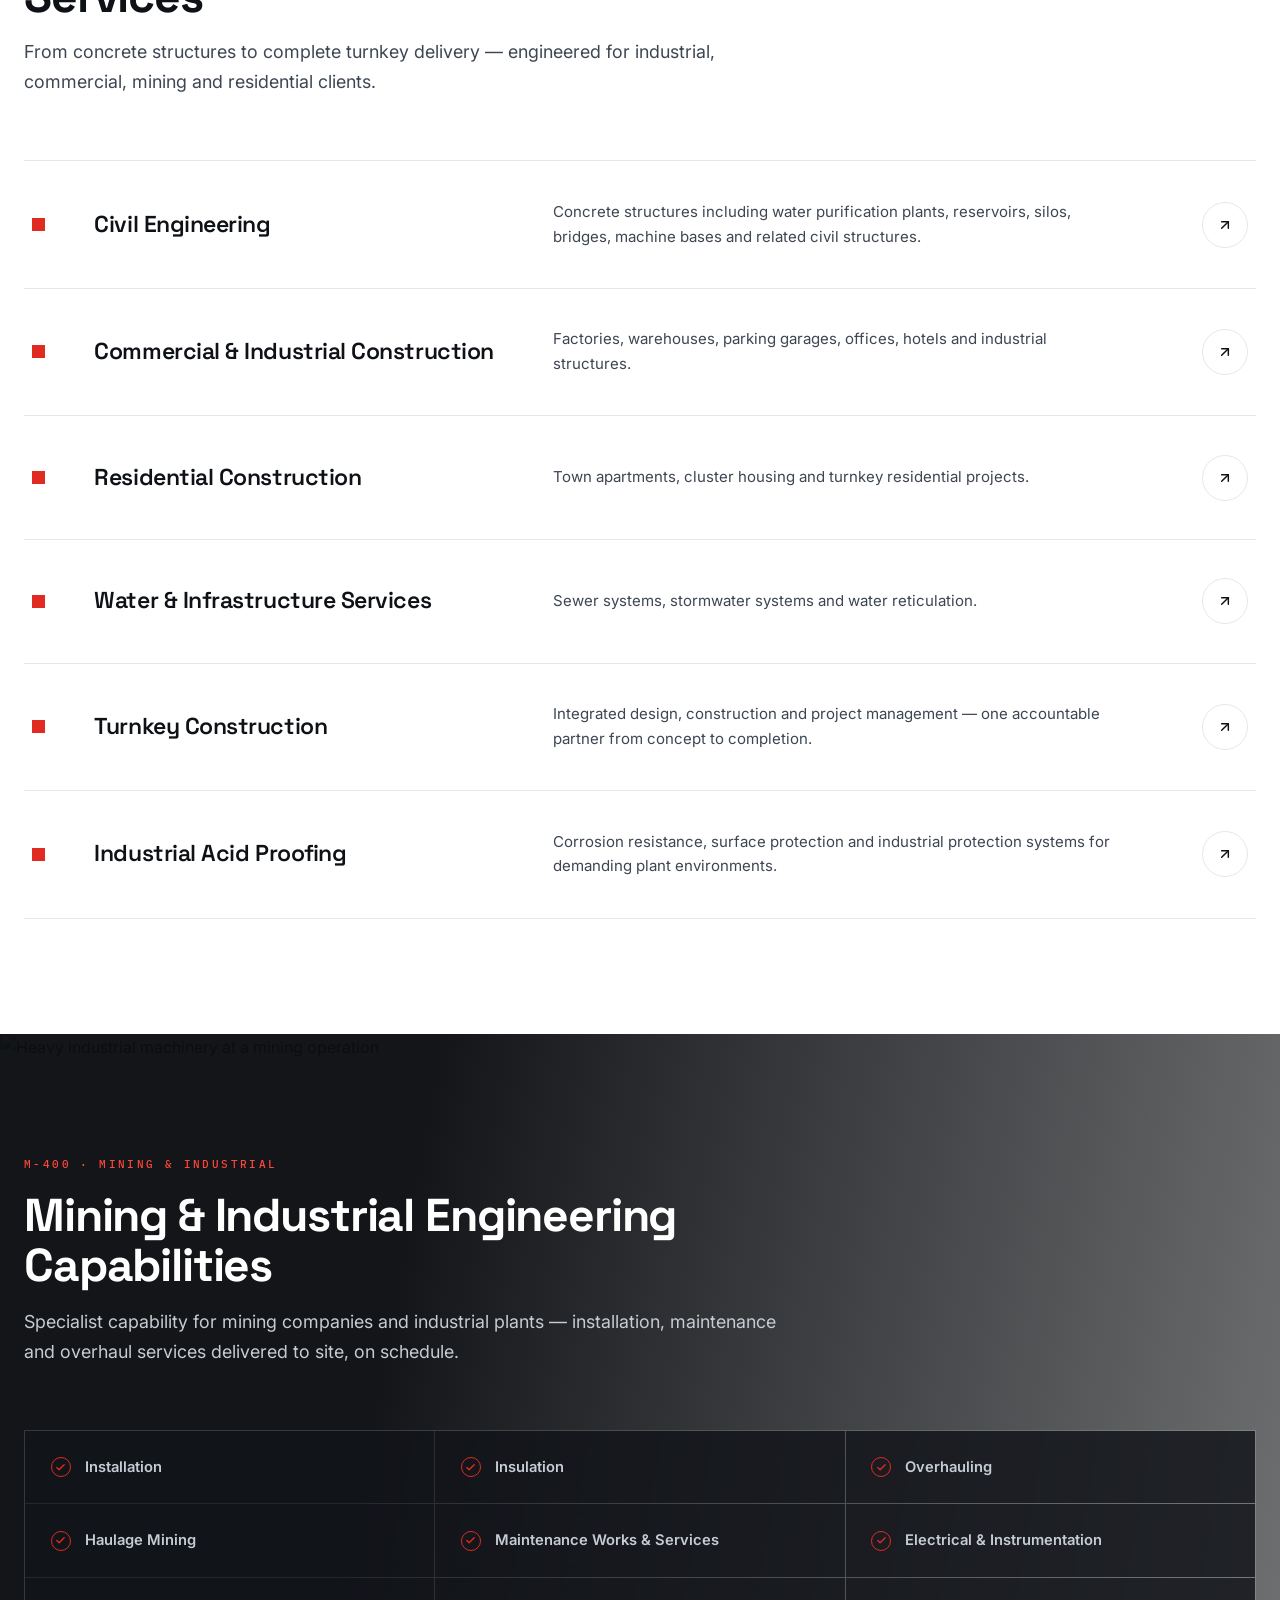
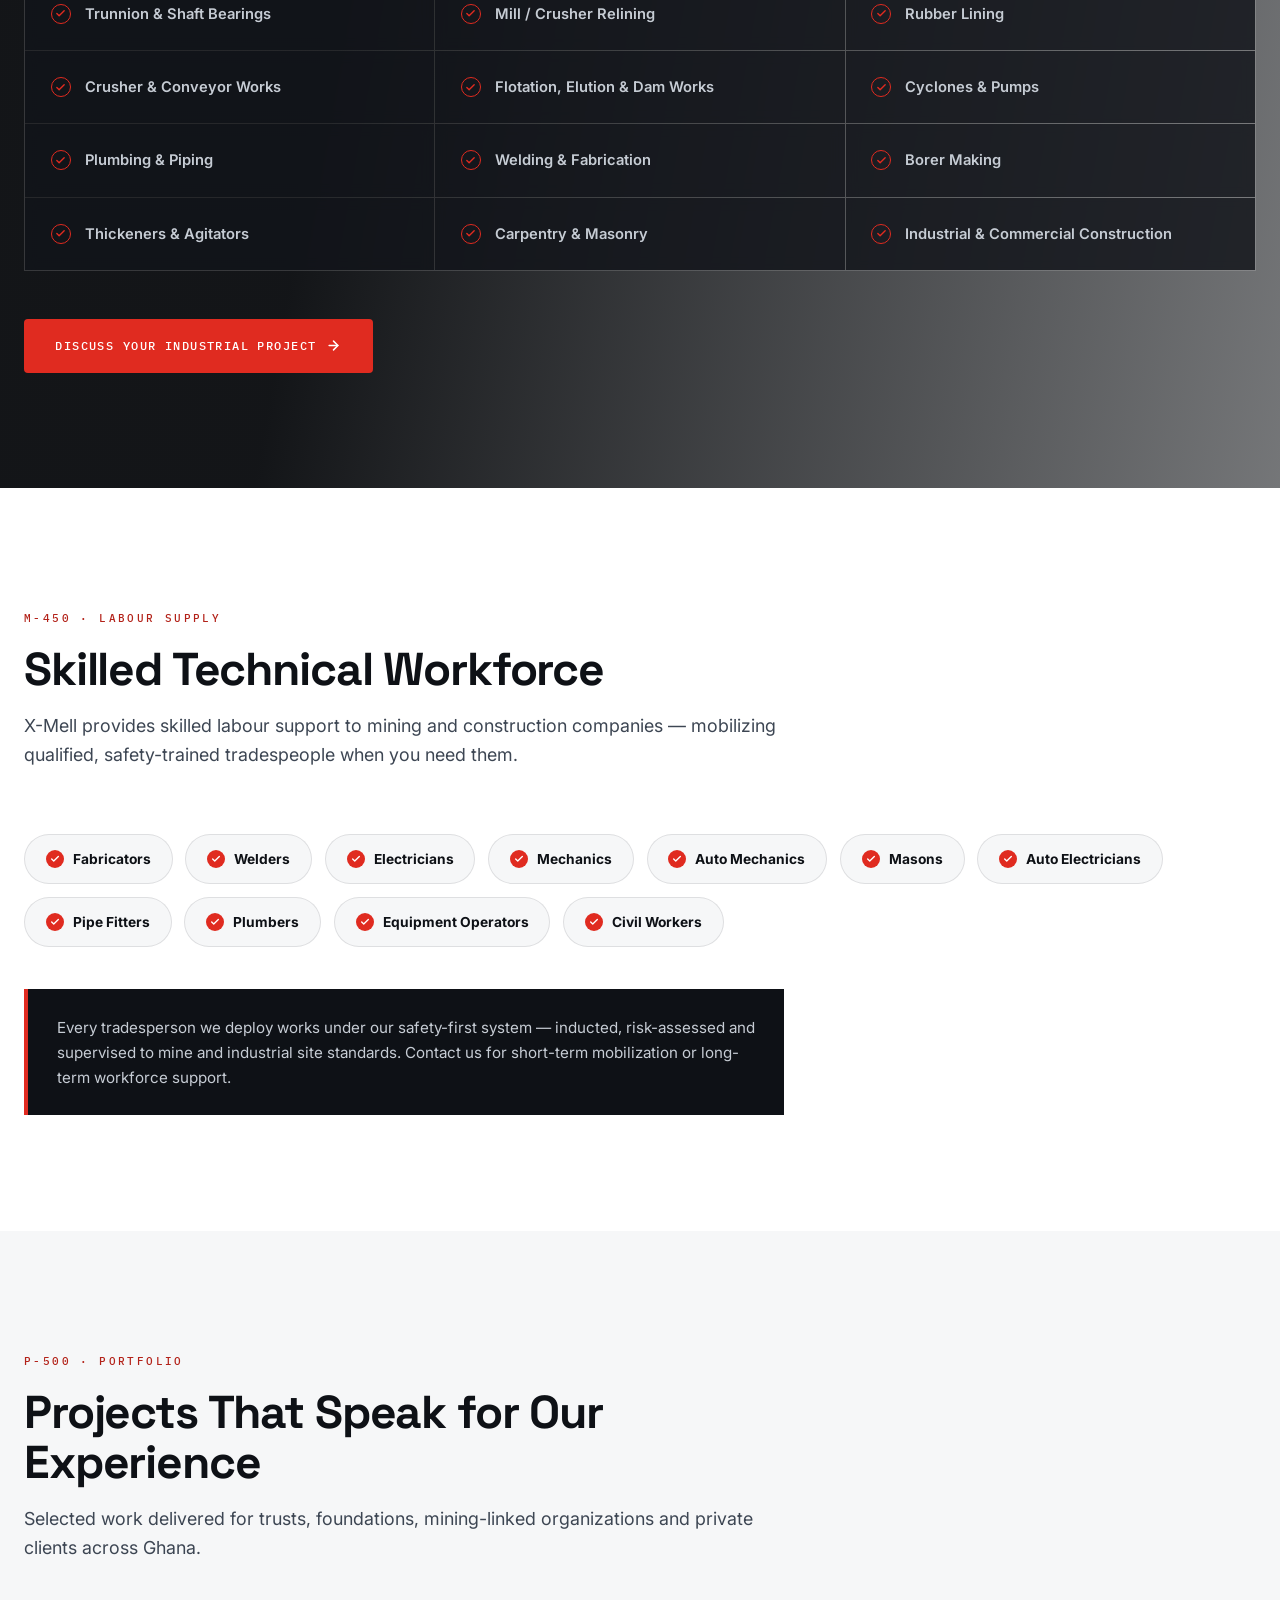
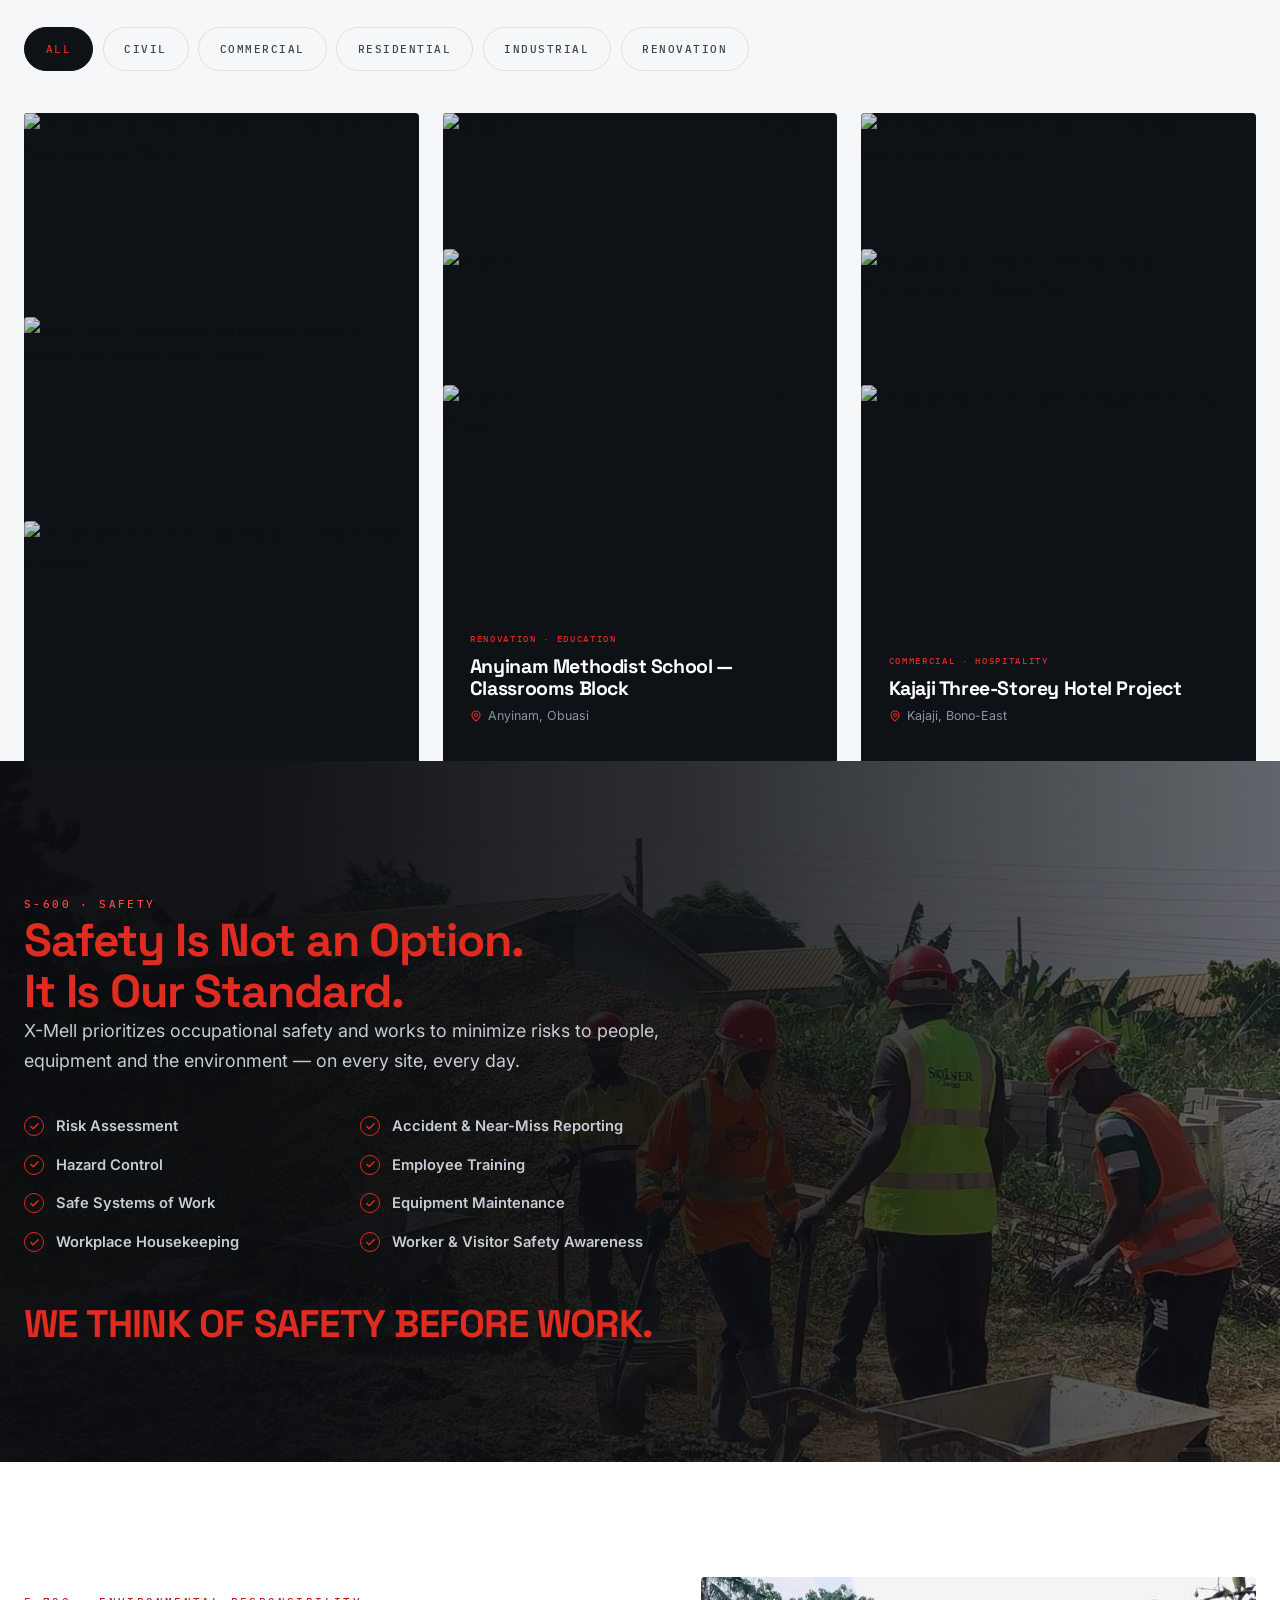
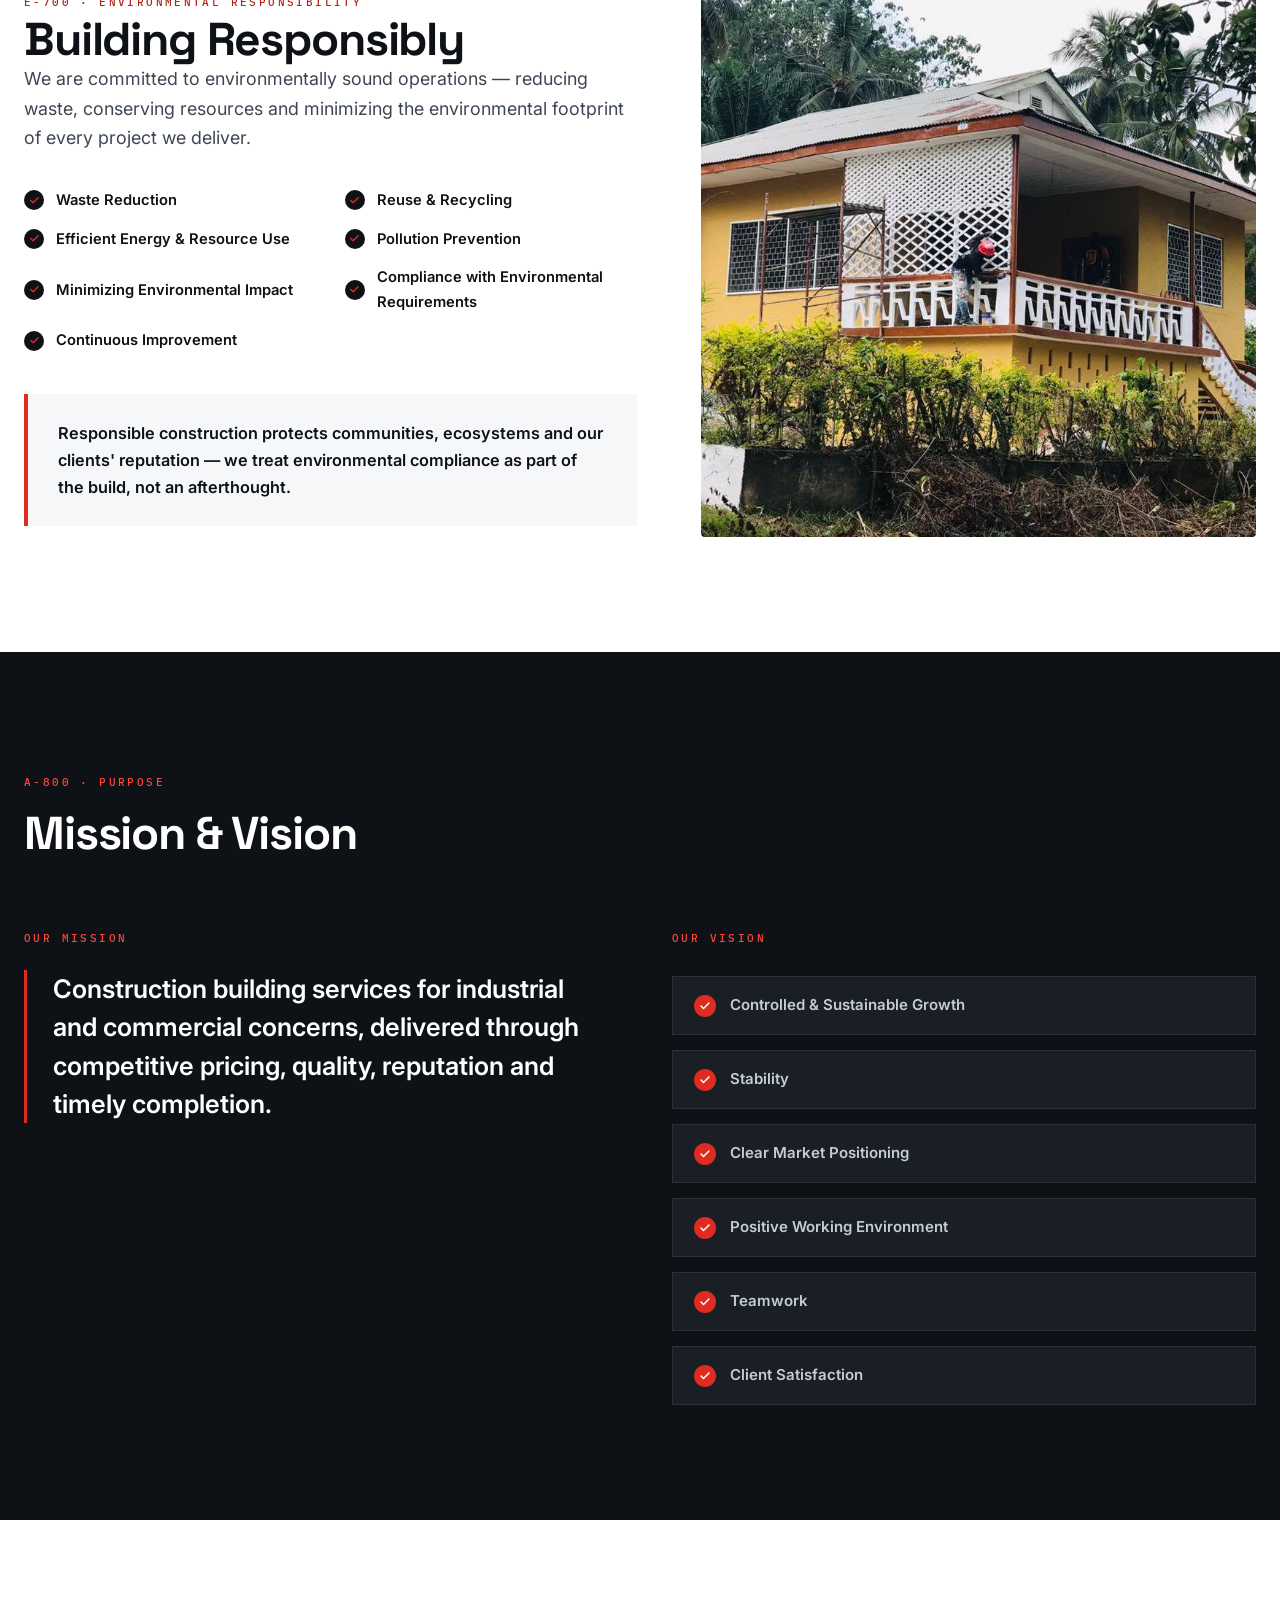
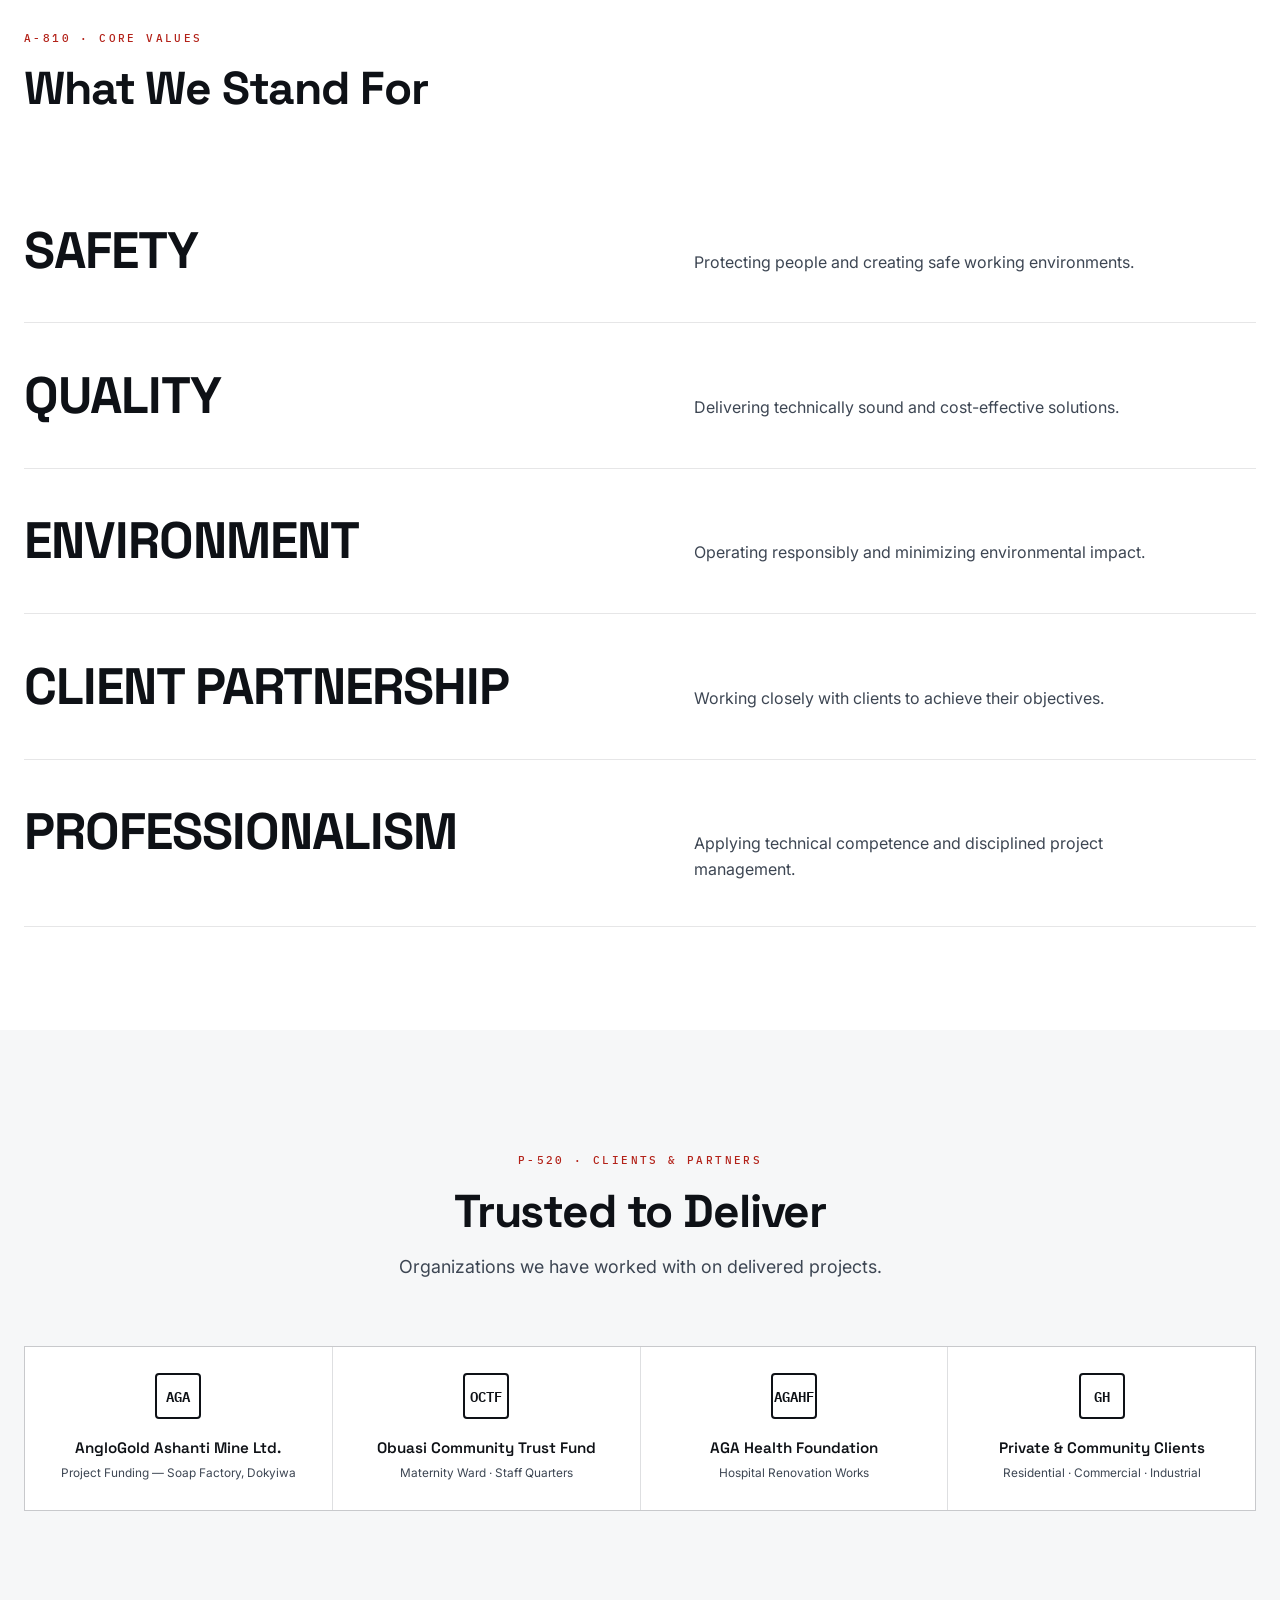
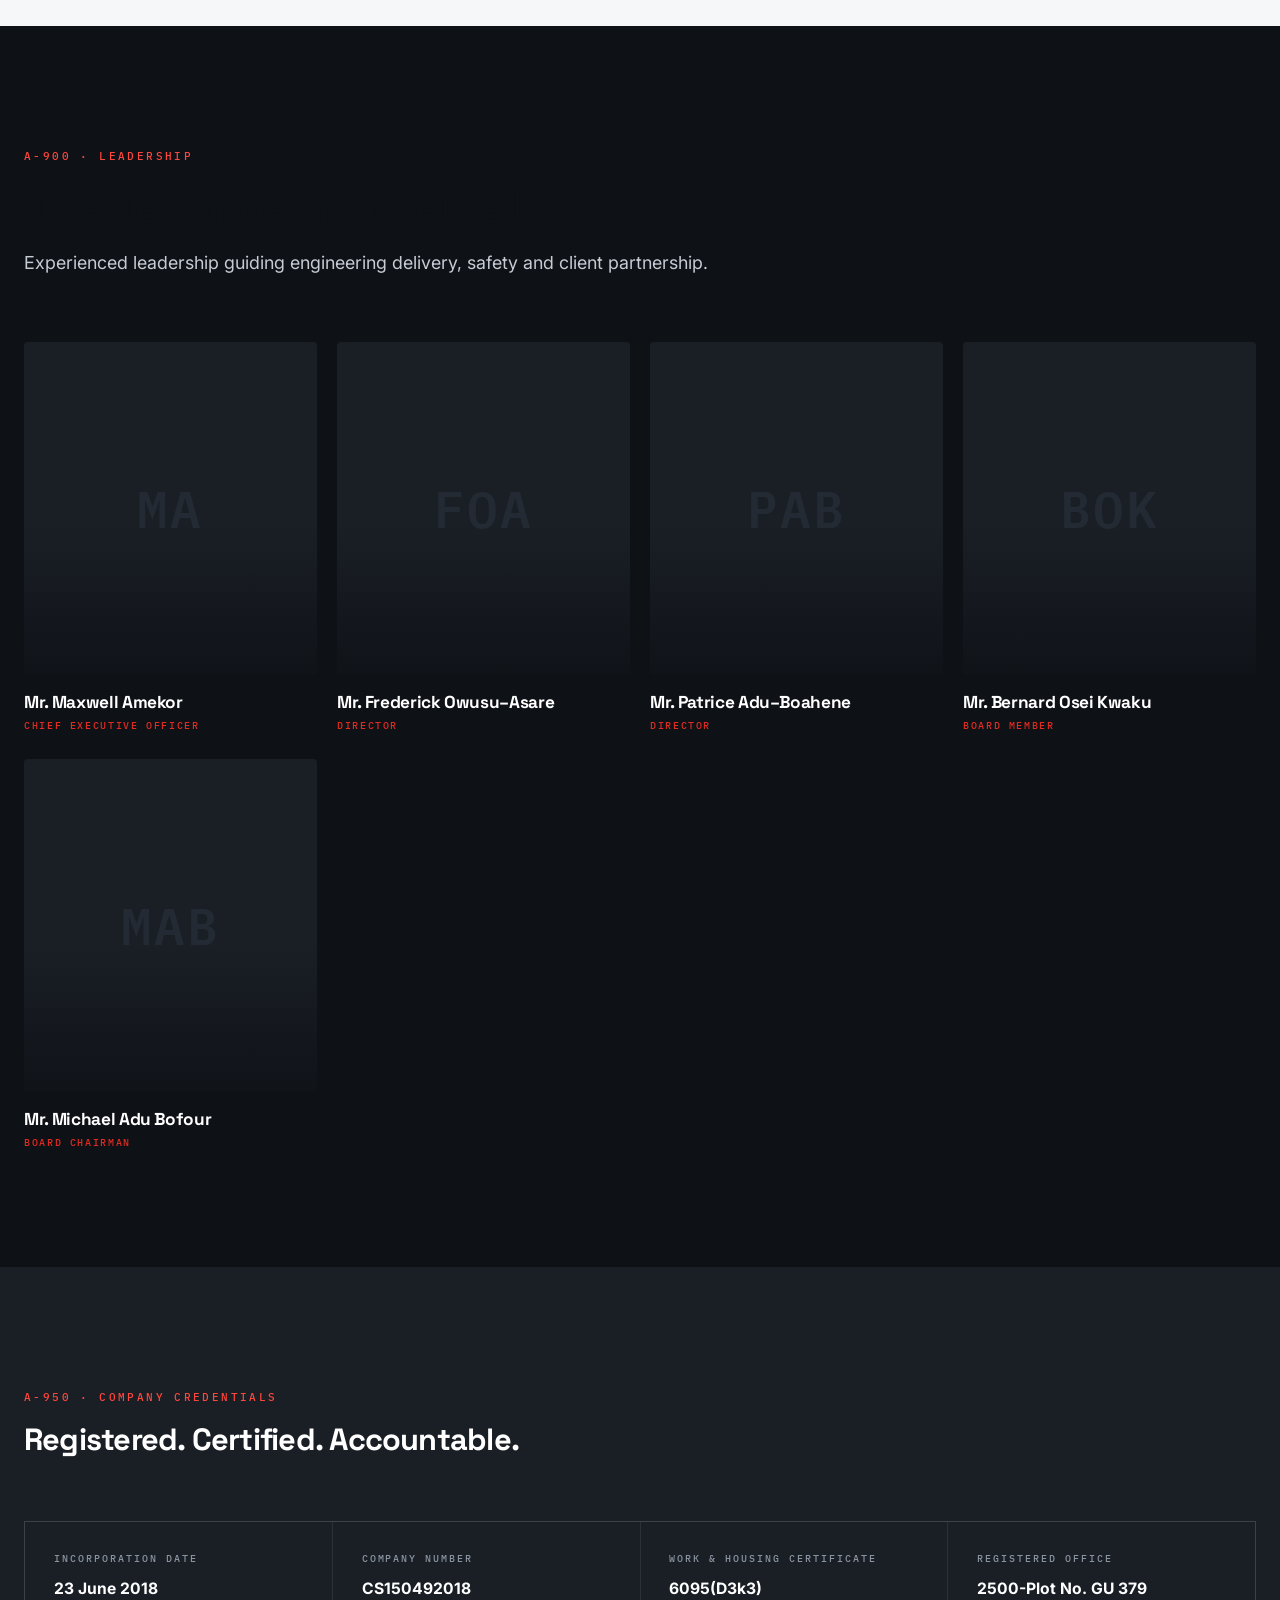
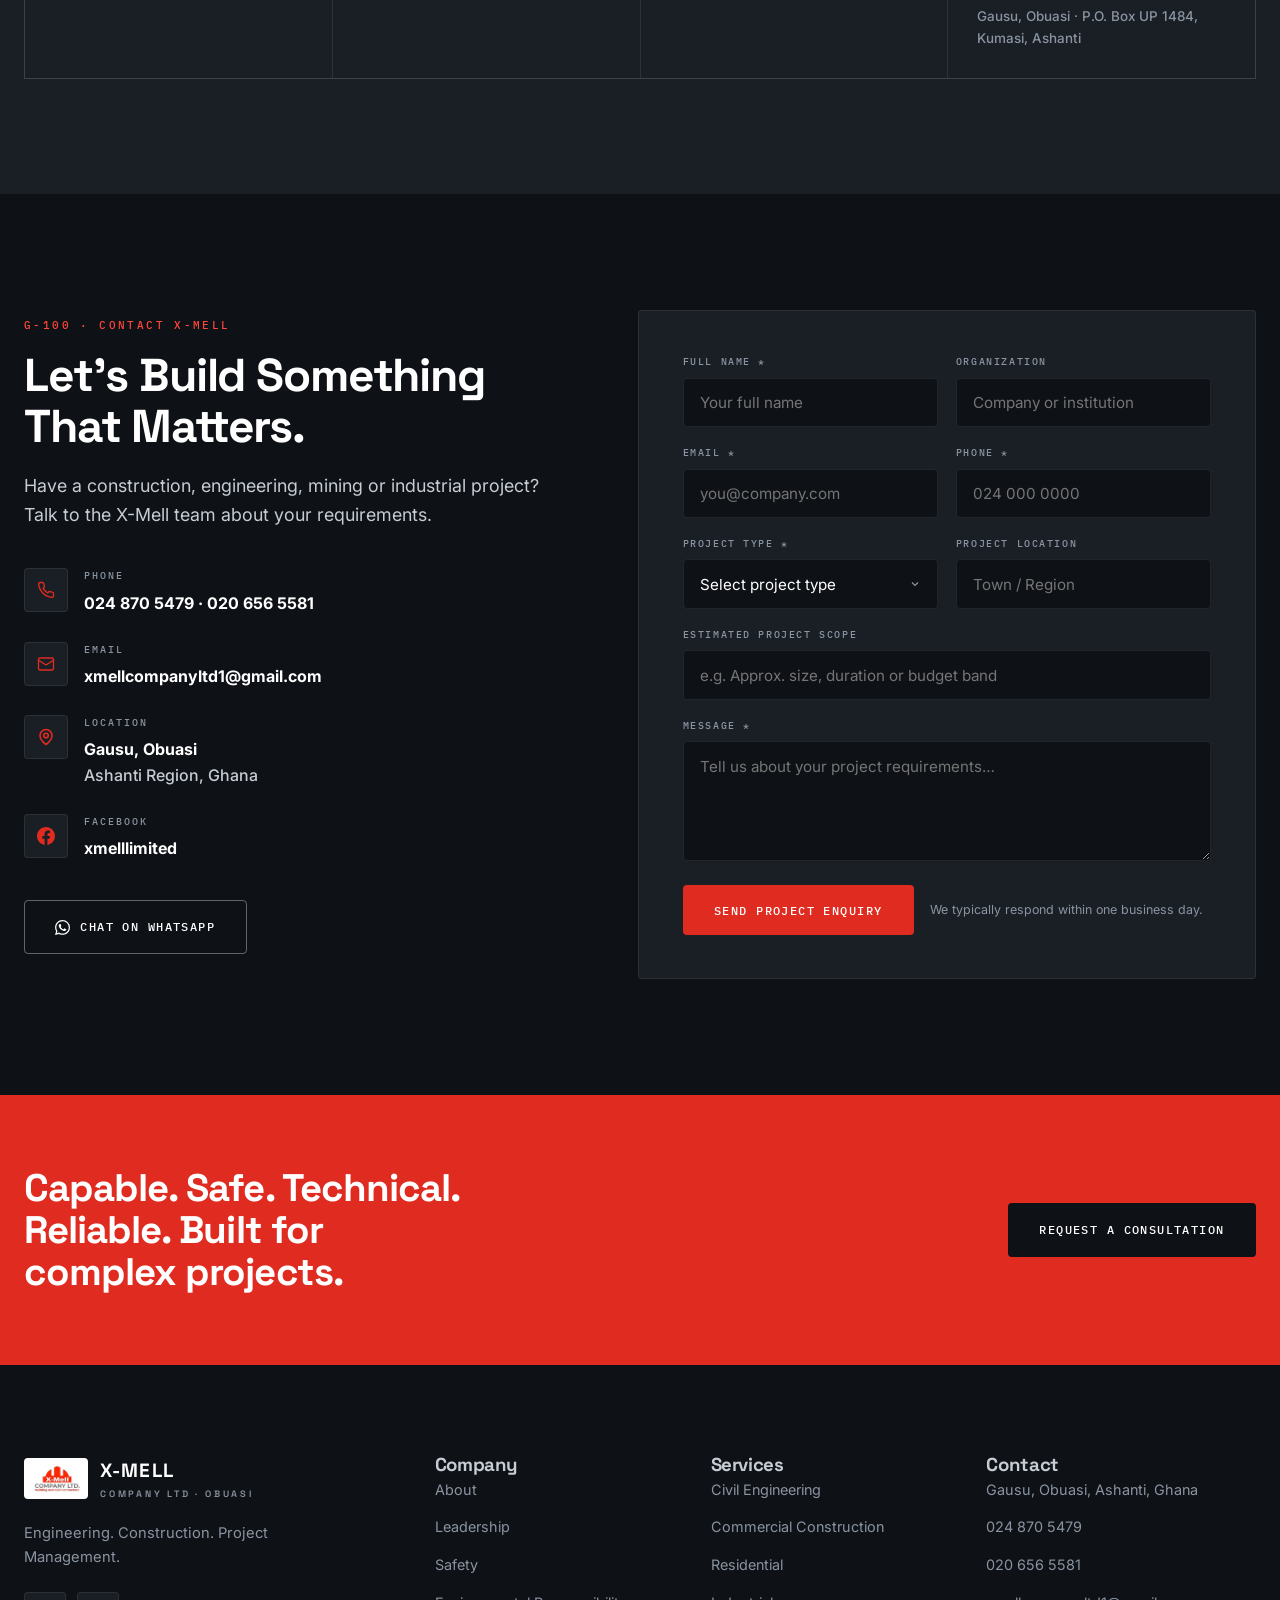
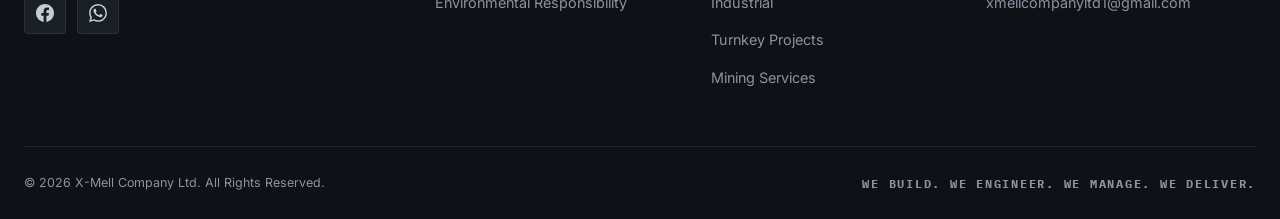
==== commit 7d9c20b1: "Rebrand accent color from amber to logo red Replaces the amber accent with the X-Mell logo red (#e02" ====
--- a/index.html
+++ b/index.html
@@ -522,7 +522,7 @@
       <div class="container">
         <div class="safety-inner">
           <span class="eyebrow reveal">S-600 · Safety</span>
-          <h2 class="h2 reveal" style="--d:80ms;color:var(--amber)">Safety Is Not an Option.<br>It Is Our Standard.</h2>
+          <h2 class="h2 reveal" style="--d:80ms;color:var(--accent)">Safety Is Not an Option.<br>It Is Our Standard.</h2>
           <p class="lead on-dark reveal" style="--d:160ms">
             X-Mell prioritizes occupational safety and works to minimize risks to people,
             equipment and the environment — on every site, every day.
--- a/css/style.css
+++ b/css/style.css
@@ -11,9 +11,13 @@
   --cloud: #c6ccd4;
   --paper: #f6f7f8;
   --white: #ffffff;
-  --amber: #f5a800;
-  --amber-deep: #d99400;
-  --amber-ink: #8a6400;
+  /* Brand red, from the X-Mell logo */
+  --accent: #e02b20;
+  --accent-deep: #b32219;
+  --accent-ink: #b32219;
+  --accent-strong: #c9241b;
+  --accent-bright: #ff463b;
+  --accent-on: #ffffff;
   --line: rgba(255, 255, 255, 0.08);
   --line-dark: rgba(14, 17, 22, 0.1);
 
@@ -45,18 +49,18 @@
 ul { list-style: none; }
 button { font-family: inherit; cursor: pointer; }
 
-::selection { background: var(--amber); color: var(--charcoal); }
+::selection { background: var(--accent); color: var(--white); }
 
 :focus-visible {
   outline: 2px solid currentColor;
   outline-offset: 3px;
 }
 
-/* Amber CTAs: charcoal ring (visible on light bg) + white halo (visible on dark bg) */
+/* Red CTAs: white ring on light bg, dark halo for visibility anywhere */
 .btn-amber:focus-visible {
-  outline: 2px solid var(--charcoal);
+  outline: 2px solid var(--white);
   outline-offset: 3px;
-  box-shadow: 0 0 0 5px rgba(255, 255, 255, 0.95);
+  box-shadow: 0 0 0 5px rgba(14, 17, 22, 0.55);
 }
 
 /* Dark CTAs: white ring + charcoal halo for amber backgrounds */
@@ -101,11 +105,11 @@
   font-size: 0.68rem;
   letter-spacing: 0.22em;
   text-transform: uppercase;
-  color: var(--amber-ink);
+  color: var(--accent-ink);
 }
 .dark .eyebrow, .graphite .eyebrow, .mining .eyebrow, .safety .eyebrow,
 .leadership .eyebrow, .contact .eyebrow, .page-hero .eyebrow {
-  color: var(--amber);
+  color: var(--accent-bright);
 }
 
 .lead { font-size: clamp(1.02rem, 1.4vw, 1.2rem); color: var(--steel); }
@@ -150,18 +154,19 @@
 .btn:hover { transform: translateY(-2px); }
 .btn:active { transform: translateY(0); }
 
-.btn-amber {
-  background: var(--amber);
-  color: var(--charcoal);
-}
-.btn-amber:hover { background: #ffbe1f; box-shadow: 0 14px 34px -12px rgba(245, 168, 0, 0.55); }
+.btn-amber,
+.nav a.btn-amber {
+  background: var(--accent);
+  color: var(--accent-on);
+}
+.btn-amber:hover { background: var(--accent-strong); box-shadow: 0 14px 34px -12px rgba(224, 43, 32, 0.55); }
 
 .btn-ghost {
   border-color: rgba(255, 255, 255, 0.35);
   color: var(--white);
   background: transparent;
 }
-.btn-ghost:hover { border-color: var(--amber); color: var(--amber); }
+.btn-ghost:hover { border-color: var(--accent); color: var(--accent); }
 
 .btn-dark {
   background: var(--charcoal);
@@ -196,8 +201,8 @@
   top: -100px;
   z-index: 200;
   padding: 0.9rem 1.4rem;
-  background: var(--amber);
-  color: var(--charcoal);
+  background: var(--accent);
+  color: var(--white);
   font-family: var(--font-mono);
   font-size: 0.74rem;
   font-weight: 600;
@@ -286,7 +291,7 @@
   bottom: 0;
   height: 2px;
   width: 0;
-  background: var(--amber);
+  background: var(--accent);
   transition: width 0.3s var(--ease);
 }
 .nav a:hover, .nav a.active { color: var(--white); }
@@ -389,8 +394,8 @@
   width: 24px;
   height: 24px;
 }
-.hero-frame::before { top: -1px; left: -1px; border-top: 2px solid var(--amber); border-left: 2px solid var(--amber); }
-.hero-frame::after { bottom: -1px; right: -1px; border-bottom: 2px solid var(--amber); border-right: 2px solid var(--amber); }
+.hero-frame::before { top: -1px; left: -1px; border-top: 2px solid var(--accent); border-left: 2px solid var(--accent); }
+.hero-frame::after { bottom: -1px; right: -1px; border-bottom: 2px solid var(--accent); border-right: 2px solid var(--accent); }
 @media (max-width: 760px) { .hero-frame { inset: 1.1rem; } }
 
 .hero-bg img { animation: heroZoom 14s var(--ease) forwards; }
@@ -420,13 +425,13 @@
 }
 .hero-kicker .dot {
   width: 7px; height: 7px; border-radius: 50%;
-  background: var(--amber);
+  background: var(--accent);
   animation: pulse 2.2s ease-in-out infinite;
 }
 @keyframes pulse { 50% { opacity: 0.35; } }
 
 .hero h1 { margin: 1.6rem 0 1.4rem; max-width: 16ch; }
-.hero h1 .accent { color: var(--amber); }
+.hero h1 .accent { color: var(--accent); }
 .hero-sub { max-width: 620px; font-size: clamp(1rem, 1.4vw, 1.18rem); color: var(--cloud); }
 .hero-actions { display: flex; flex-wrap: wrap; gap: 1rem; margin-top: 2.4rem; }
 
@@ -443,7 +448,7 @@
   font-size: 0.66rem;
   letter-spacing: 0.18em;
   text-transform: uppercase;
-  color: var(--amber);
+  color: var(--accent);
 }
 .hero-meta .loc {
   font-size: 0.8rem;
@@ -479,7 +484,7 @@
   left: 0;
   width: 100%;
   height: 40%;
-  background: var(--amber);
+  background: var(--accent);
   animation: scrollLine 2.2s var(--ease) infinite;
 }
 @keyframes scrollLine {
@@ -491,8 +496,8 @@
 .stats {
   position: relative;
   z-index: 5;
-  background: var(--amber);
-  color: var(--charcoal);
+  background: var(--accent);
+  color: var(--white);
   padding: 0;
 }
 .stats-grid {
@@ -501,7 +506,7 @@
 }
 .stat {
   padding: clamp(2rem, 4vw, 3.2rem) clamp(1.2rem, 3vw, 2.6rem);
-  border-left: 1px solid rgba(14, 17, 22, 0.16);
+  border-left: 1px solid rgba(255, 255, 255, 0.22);
 }
 .stat:first-child { border-left: none; }
 .stat .num {
@@ -516,7 +521,7 @@
   font-size: 0.62rem;
   letter-spacing: 0.16em;
   text-transform: uppercase;
-  color: rgba(14, 17, 22, 0.72);
+  color: #ffffff;
 }
 
 /* ---- About split ---- */
@@ -542,7 +547,7 @@
   position: relative;
   display: flex;
   justify-content: space-between;
-  border-top: 1px solid rgba(245, 168, 0, 0.7);
+  border-top: 1px solid rgba(224, 43, 32, 0.75);
   padding-top: 8px;
   margin-bottom: 0.9rem;
 }
@@ -552,7 +557,7 @@
   top: -6px;
   width: 1px;
   height: 12px;
-  background: var(--amber);
+  background: var(--accent);
 }
 .dim-line::before { left: 0; }
 .dim-line::after { right: 0; }
@@ -560,7 +565,7 @@
   font-family: var(--font-mono);
   font-size: 0.58rem;
   letter-spacing: 0.16em;
-  color: var(--amber);
+  color: var(--accent);
 }
 .about-badge strong {
   display: block;
@@ -599,7 +604,7 @@
   top: 0; left: 0;
   width: 100%;
   height: 3px;
-  background: var(--amber);
+  background: var(--accent);
   transform: scaleX(0);
   transform-origin: left;
   transition: transform 0.4s var(--ease);
@@ -616,7 +621,7 @@
   display: grid;
   place-items: center;
   background: var(--charcoal);
-  color: var(--amber);
+  color: var(--accent);
   border-radius: var(--radius);
   margin-bottom: 1.6rem;
 }
@@ -642,7 +647,7 @@
 .svc-row .legend {
   width: 13px;
   height: 13px;
-  background: var(--amber);
+  background: var(--accent);
   justify-self: start;
 }
 .svc-row h3 { font-size: clamp(1.15rem, 1.8vw, 1.5rem); font-weight: 600; }
@@ -655,7 +660,7 @@
   color: var(--charcoal);
   transition: background 0.3s var(--ease), color 0.3s var(--ease), border-color 0.3s var(--ease), transform 0.3s var(--ease);
 }
-.svc-row:hover .arrow { background: var(--amber); border-color: var(--amber); transform: rotate(-45deg); }
+.svc-row:hover .arrow { background: var(--accent); border-color: var(--accent); transform: rotate(-45deg); }
 .svc-row .arrow svg { width: 16px; height: 16px; }
 
 /* ---- Mining section ---- */
@@ -700,8 +705,8 @@
   flex: none;
   display: grid;
   place-items: center;
-  border: 1px solid var(--amber);
-  color: var(--amber);
+  border: 1px solid var(--accent);
+  color: var(--accent);
   border-radius: 50%;
 }
 .cap .tick svg { width: 11px; height: 11px; }
@@ -727,8 +732,8 @@
 .chip .tick {
   width: 18px; height: 18px;
   display: grid; place-items: center;
-  background: var(--amber);
-  color: var(--charcoal);
+  background: var(--accent);
+  color: var(--white);
   border-radius: 50%;
   flex: none;
 }
@@ -738,13 +743,13 @@
   padding: 1.6rem 1.8rem;
   background: var(--charcoal);
   color: var(--cloud);
-  border-left: 4px solid var(--amber);
+  border-left: 4px solid var(--accent);
   max-width: 760px;
   font-size: 0.95rem;
 }
 
 /* ---- Projects ---- */
-.projects { background: var(--paper); }
+.projects { background: var(--paper); padding-bottom: clamp(6rem, 10vw, 9rem); }
 .filter-bar {
   display: flex;
   flex-wrap: wrap;
@@ -764,7 +769,7 @@
   transition: all 0.25s var(--ease);
 }
 .filter-btn:hover { border-color: var(--charcoal); color: var(--charcoal); }
-.filter-btn.active { background: var(--charcoal); border-color: var(--charcoal); color: var(--amber); }
+.filter-btn.active { background: var(--charcoal); border-color: var(--charcoal); color: var(--accent); }
 
 .proj-grid {
   display: grid;
@@ -809,7 +814,7 @@
   font-size: 0.58rem;
   letter-spacing: 0.18em;
   text-transform: uppercase;
-  color: var(--amber);
+  color: var(--accent);
   margin-bottom: 0.6rem;
 }
 .proj-card h3 { font-size: 1.22rem; margin-bottom: 0.35rem; }
@@ -820,7 +825,7 @@
   align-items: center;
   gap: 6px;
 }
-.proj-card .loc svg { width: 12px; height: 12px; color: var(--amber); }
+.proj-card .loc svg { width: 12px; height: 12px; color: var(--accent); }
 .proj-card .desc {
   font-size: 0.85rem;
   color: var(--cloud);
@@ -848,7 +853,7 @@
   transition: opacity 0.3s var(--ease), transform 0.3s var(--ease), background 0.3s var(--ease), color 0.3s var(--ease);
 }
 .proj-card:hover .more, .proj-card:focus-within .more { opacity: 1; transform: translateY(0); }
-.proj-card .more:hover { background: var(--amber); color: var(--charcoal); }
+.proj-card .more:hover { background: var(--accent); color: var(--white); }
 .proj-card .more svg { width: 15px; height: 15px; }
 .proj-card.hidden { display: none; }
 
@@ -881,11 +886,11 @@
   padding: 0.45rem 0;
   transition: color 0.2s;
 }
-.sheet-index a:hover { color: var(--amber); }
+.sheet-index a:hover { color: var(--accent); }
 .sheet-index .legend {
   width: 10px;
   height: 10px;
-  background: var(--amber);
+  background: var(--accent);
   flex: none;
 }
 
@@ -926,7 +931,7 @@
   display: grid;
   place-items: center;
   background: var(--charcoal);
-  color: var(--amber);
+  color: var(--accent);
   border-radius: 50%;
 }
 .svc-points .tick svg { width: 11px; height: 11px; }
@@ -946,7 +951,7 @@
   color: var(--steel);
   transition: color 0.2s;
 }
-.link-more:hover { color: var(--amber-ink); }
+.link-more:hover { color: var(--accent-ink); }
 
 @media (max-width: 860px) {
   .svc-detail-grid { grid-template-columns: 1fr; }
@@ -1006,7 +1011,7 @@
   color: var(--white);
   transition: background 0.2s var(--ease), border-color 0.2s var(--ease), color 0.2s var(--ease), transform 0.2s var(--ease);
 }
-.lb-btn:hover { background: var(--amber); border-color: var(--amber); color: var(--charcoal); }
+.lb-btn:hover { background: var(--accent); border-color: var(--accent); color: var(--white); }
 .lb-btn svg { width: 18px; height: 18px; }
 .lb-stage {
   flex: 1;
@@ -1059,7 +1064,7 @@
 }
 
 /* ---- Safety ---- */
-.safety { position: relative; isolation: isolate; }
+.safety { position: relative; isolation: isolate; padding-top: clamp(6rem, 10vw, 9rem); }
 .safety-bg { position: absolute; inset: 0; z-index: -1; }
 .safety-bg img { width: 100%; height: 100%; object-fit: cover; }
 .safety-bg::after {
@@ -1088,8 +1093,8 @@
   flex: none;
   display: grid;
   place-items: center;
-  border: 1px solid var(--amber);
-  color: var(--amber);
+  border: 1px solid var(--accent);
+  color: var(--accent);
   border-radius: 50%;
 }
 .safety-points .tick svg { width: 11px; height: 11px; }
@@ -1099,7 +1104,7 @@
   font-size: clamp(1.5rem, 3vw, 2.4rem);
   font-weight: 700;
   letter-spacing: -0.02em;
-  color: var(--amber);
+  color: var(--accent);
   text-transform: uppercase;
   line-height: 1.15;
 }
@@ -1120,7 +1125,7 @@
   width: 20px; height: 20px; flex: none;
   display: grid; place-items: center;
   background: var(--charcoal);
-  color: var(--amber);
+  color: var(--accent);
   border-radius: 50%;
 }
 .env-points .tick svg { width: 11px; height: 11px; }
@@ -1128,7 +1133,7 @@
   margin-top: 2.6rem;
   padding: 1.6rem 1.9rem;
   background: var(--paper);
-  border-left: 4px solid var(--amber);
+  border-left: 4px solid var(--accent);
   font-size: 1.02rem;
   font-weight: 600;
   color: var(--charcoal);
@@ -1142,7 +1147,7 @@
   font-weight: 600;
   line-height: 1.5;
   color: var(--white);
-  border-left: 3px solid var(--amber);
+  border-left: 3px solid var(--accent);
   padding-left: 1.6rem;
 }
 .vision-list { display: grid; gap: 0.95rem; margin-top: 0.4rem; }
@@ -1158,12 +1163,12 @@
   color: var(--cloud);
   transition: border-color 0.3s var(--ease), transform 0.3s var(--ease);
 }
-.vision-list li:hover { border-color: rgba(245, 168, 0, 0.5); transform: translateX(4px); }
+.vision-list li:hover { border-color: rgba(224, 43, 32, 0.5); transform: translateX(4px); }
 .vision-list .tick {
   width: 22px; height: 22px; flex: none;
   display: grid; place-items: center;
-  background: var(--amber);
-  color: var(--charcoal);
+  background: var(--accent);
+  color: var(--white);
   border-radius: 50%;
 }
 .vision-list .tick svg { width: 12px; height: 12px; }
@@ -1189,7 +1194,7 @@
   color: var(--charcoal);
   transition: color 0.3s var(--ease);
 }
-.value-row:hover h3 { color: var(--amber-ink); }
+.value-row:hover h3 { color: var(--accent-ink); }
 .value-row p { color: var(--steel); font-size: 1rem; max-width: 46ch; }
 
 /* ---- Clients ---- */
@@ -1212,7 +1217,7 @@
 }
 .client:hover { background: var(--charcoal); }
 .client:hover .client-name, .client:hover .client-sub { color: var(--white); }
-.client:hover .client-mark { background: var(--amber); color: var(--charcoal); }
+.client:hover .client-mark { background: var(--accent); color: var(--white); }
 .client-mark {
   width: 46px; height: 46px;
   display: grid; place-items: center;
@@ -1257,7 +1262,7 @@
   font-size: 0.64rem;
   letter-spacing: 0.16em;
   text-transform: uppercase;
-  color: var(--amber);
+  color: var(--accent);
   margin-top: 0.35rem;
 }
 
@@ -1295,7 +1300,7 @@
   display: grid; place-items: center;
   background: var(--graphite);
   border: 1px solid var(--line);
-  color: var(--amber);
+  color: var(--accent);
   border-radius: var(--radius);
 }
 .contact-line .icon svg { width: 18px; height: 18px; }
@@ -1307,7 +1312,7 @@
   margin-bottom: 0.3rem;
 }
 .contact-line .v { font-weight: 700; color: var(--white); }
-.contact-line .v a:hover { color: var(--amber); }
+.contact-line .v a:hover { color: var(--accent); }
 .contact-line .v span { display: block; font-weight: 500; color: var(--cloud); }
 
 .contact-form {
@@ -1339,15 +1344,15 @@
 .field select { appearance: none; background-image: url("data:image/svg+xml,%3Csvg xmlns='http://www.w3.org/2000/svg' width='12' height='12' viewBox='0 0 24 24' fill='none' stroke='%238a94a1' stroke-width='2.4'%3E%3Cpath d='m6 9 6 6 6-6'/%3E%3C/svg%3E"); background-repeat: no-repeat; background-position: right 1rem center; }
 .field input:focus, .field select:focus, .field textarea:focus {
   outline: none;
-  border-color: var(--amber);
-  box-shadow: 0 0 0 3px rgba(245, 168, 0, 0.15);
+  border-color: var(--accent);
+  box-shadow: 0 0 0 3px rgba(224, 43, 32, 0.18);
 }
 .field textarea { resize: vertical; min-height: 120px; }
 .form-footer { grid-column: 1 / -1; display: flex; flex-wrap: wrap; gap: 1rem; align-items: center; margin-top: 0.4rem; }
 .form-note { font-size: 0.78rem; color: var(--mist); }
 .field-error { font-size: 0.78rem; color: #ff6b5e; min-height: 0; display: block; }
 .field-error:empty { display: none; }
-.form-status { font-size: 0.85rem; font-weight: 600; color: var(--amber); display: none; }
+.form-status { font-size: 0.85rem; font-weight: 600; color: var(--accent-bright); display: none; }
 .form-status.show { display: block; }
 .error-summary { font-size: 0.85rem; font-weight: 600; color: #ff6b5e; display: none; }
 .error-summary.show { display: block; }
@@ -1372,7 +1377,7 @@
 .wa-float svg { width: 27px; height: 27px; }
 
 /* ---- CTA band ---- */
-.cta-band { background: var(--amber); color: var(--charcoal); padding: clamp(3rem, 6vw, 4.5rem) 0; }
+.cta-band { background: var(--accent); color: var(--white); padding: clamp(3rem, 6vw, 4.5rem) 0; }
 .cta-band-inner {
   display: flex;
   flex-wrap: wrap;
@@ -1381,6 +1386,7 @@
   gap: 2rem;
 }
 .cta-band .h2 { font-size: clamp(1.6rem, 3vw, 2.4rem); max-width: 18ch; }
+.cta-band .btn-dark { background: var(--charcoal); }
 .cta-band .btn-dark:hover { background: var(--white); color: var(--charcoal); }
 
 /* ---- Footer ---- */
@@ -1410,8 +1416,8 @@
   transition: background 0.25s var(--ease), color 0.25s var(--ease), border-color 0.25s var(--ease), transform 0.25s var(--ease);
 }
 .footer-social a:hover {
-  background: var(--amber);
-  border-color: var(--amber);
+  background: var(--accent);
+  border-color: var(--accent);
   color: var(--charcoal);
   transform: translateY(-2px);
 }
@@ -1429,7 +1435,7 @@
   color: var(--mist);
   transition: color 0.2s;
 }
-.footer-col a:hover { color: var(--amber); }
+.footer-col a:hover { color: var(--accent); }
 .footer-bottom {
   border-top: 1px solid var(--line);
   padding: 1.6rem 0;
@@ -1464,7 +1470,7 @@
   color: var(--mist);
   margin-bottom: 1.4rem;
 }
-.page-hero .crumbs a { color: var(--amber); }
+.page-hero .crumbs a { color: var(--accent); }
 .page-hero .crumbs a:hover { color: var(--white); }
 
 /* ---- Project detail ---- */
@@ -1512,7 +1518,7 @@
   width: 18px; height: 18px; flex: none;
   display: grid; place-items: center;
   background: var(--charcoal);
-  color: var(--amber);
+  color: var(--accent);
   border-radius: 50%;
 }
 .pd-side .tick svg { width: 10px; height: 10px; }
@@ -1561,7 +1567,7 @@
   .grid-3, .cap-grid { grid-template-columns: repeat(2, 1fr); }
   .grid-4, .stats-grid, .client-logos, .cred-grid, .pd-meta { grid-template-columns: repeat(2, 1fr); }
   .stat:nth-child(3) { border-left: none; }
-  .stat { border-top: 1px solid rgba(14,17,22,0.16); }
+  .stat { border-top: 1px solid rgba(255, 255, 255, 0.22); }
   .stat:nth-child(-n+2) { border-top: none; }
   .proj-grid { grid-template-columns: repeat(2, 1fr); grid-auto-rows: auto; }
   .proj-card, .proj-card.tall { min-height: 340px; grid-row: auto; }
@@ -1572,6 +1578,8 @@
 
 @media (max-width: 760px) {
   section { padding: 3.8rem 0; }
+  .projects { padding-bottom: 5.5rem; }
+  .safety { padding-top: 5.5rem; }
   .grid-2, .env-grid, .mission-grid { grid-template-columns: 1fr; }
   .grid-3, .cap-grid, .safety-points, .env-points { grid-template-columns: 1fr 1fr; }
   .grid-4, .stats-grid { grid-template-columns: 1fr 1fr; }
@@ -1596,7 +1604,7 @@
   .container { width: calc(100% - 2.2rem); }
   .grid-3, .cap-grid, .safety-points, .env-points, .client-logos { grid-template-columns: 1fr; }
   .stats-grid { grid-template-columns: 1fr; }
-  .stat { border-left: none; border-top: 1px solid rgba(14,17,22,0.16); }
+  .stat { border-left: none; border-top: 1px solid rgba(255, 255, 255, 0.22); }
   .stat:first-child { border-top: none; }
   .hero-actions .btn { width: 100%; justify-content: center; }
   .pd-meta { grid-template-columns: 1fr; }
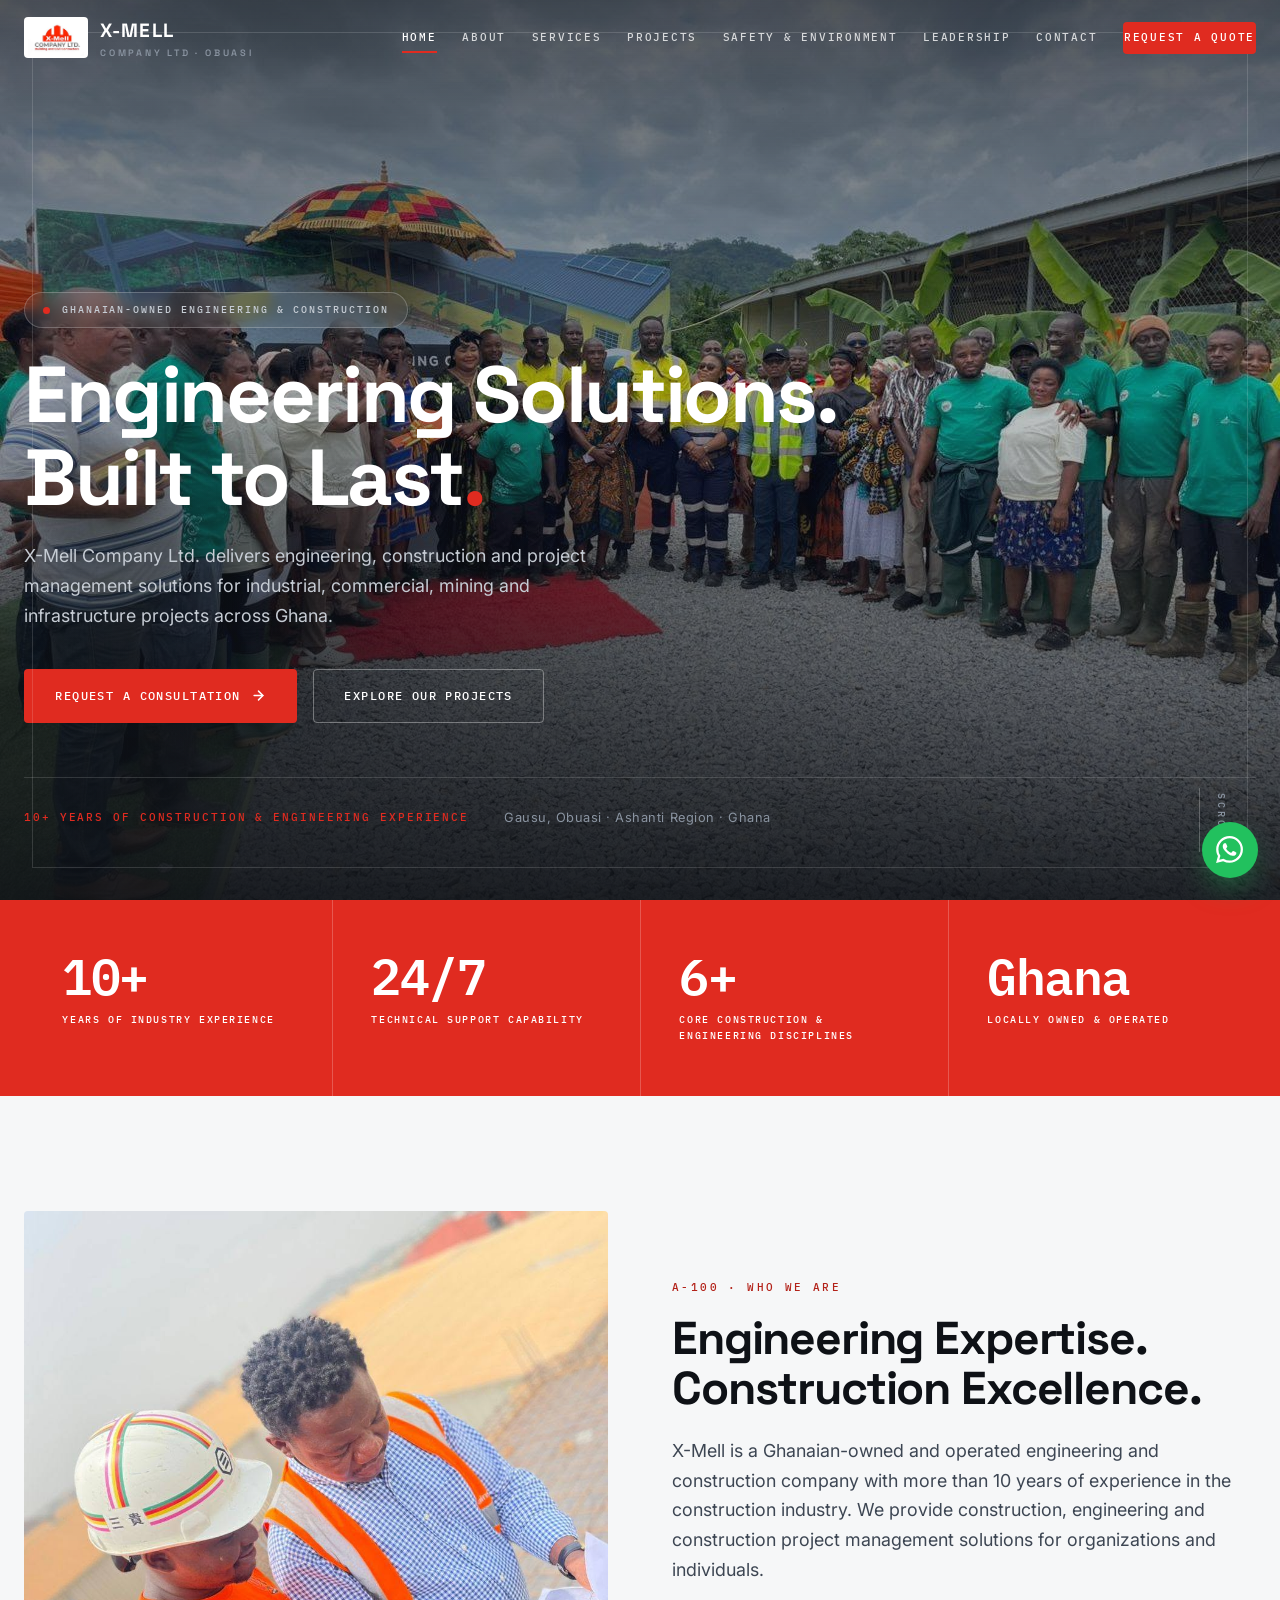
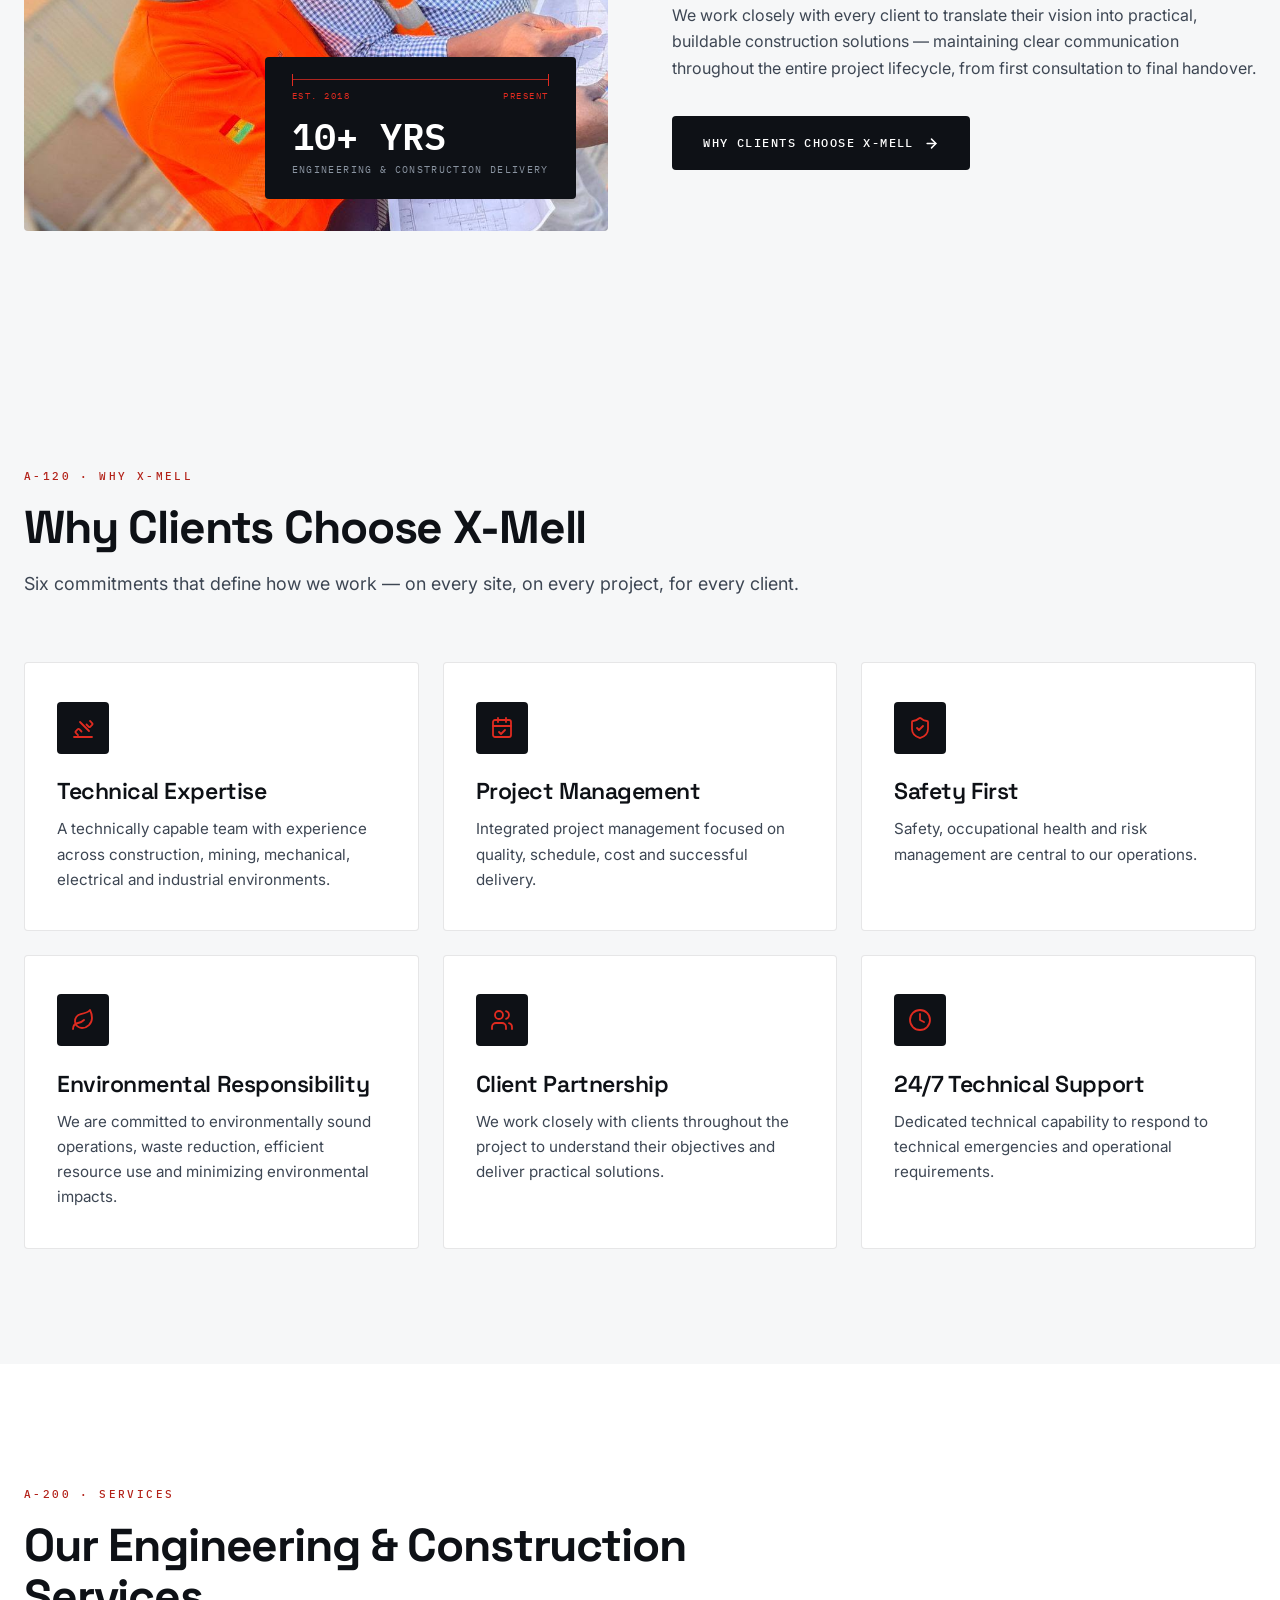
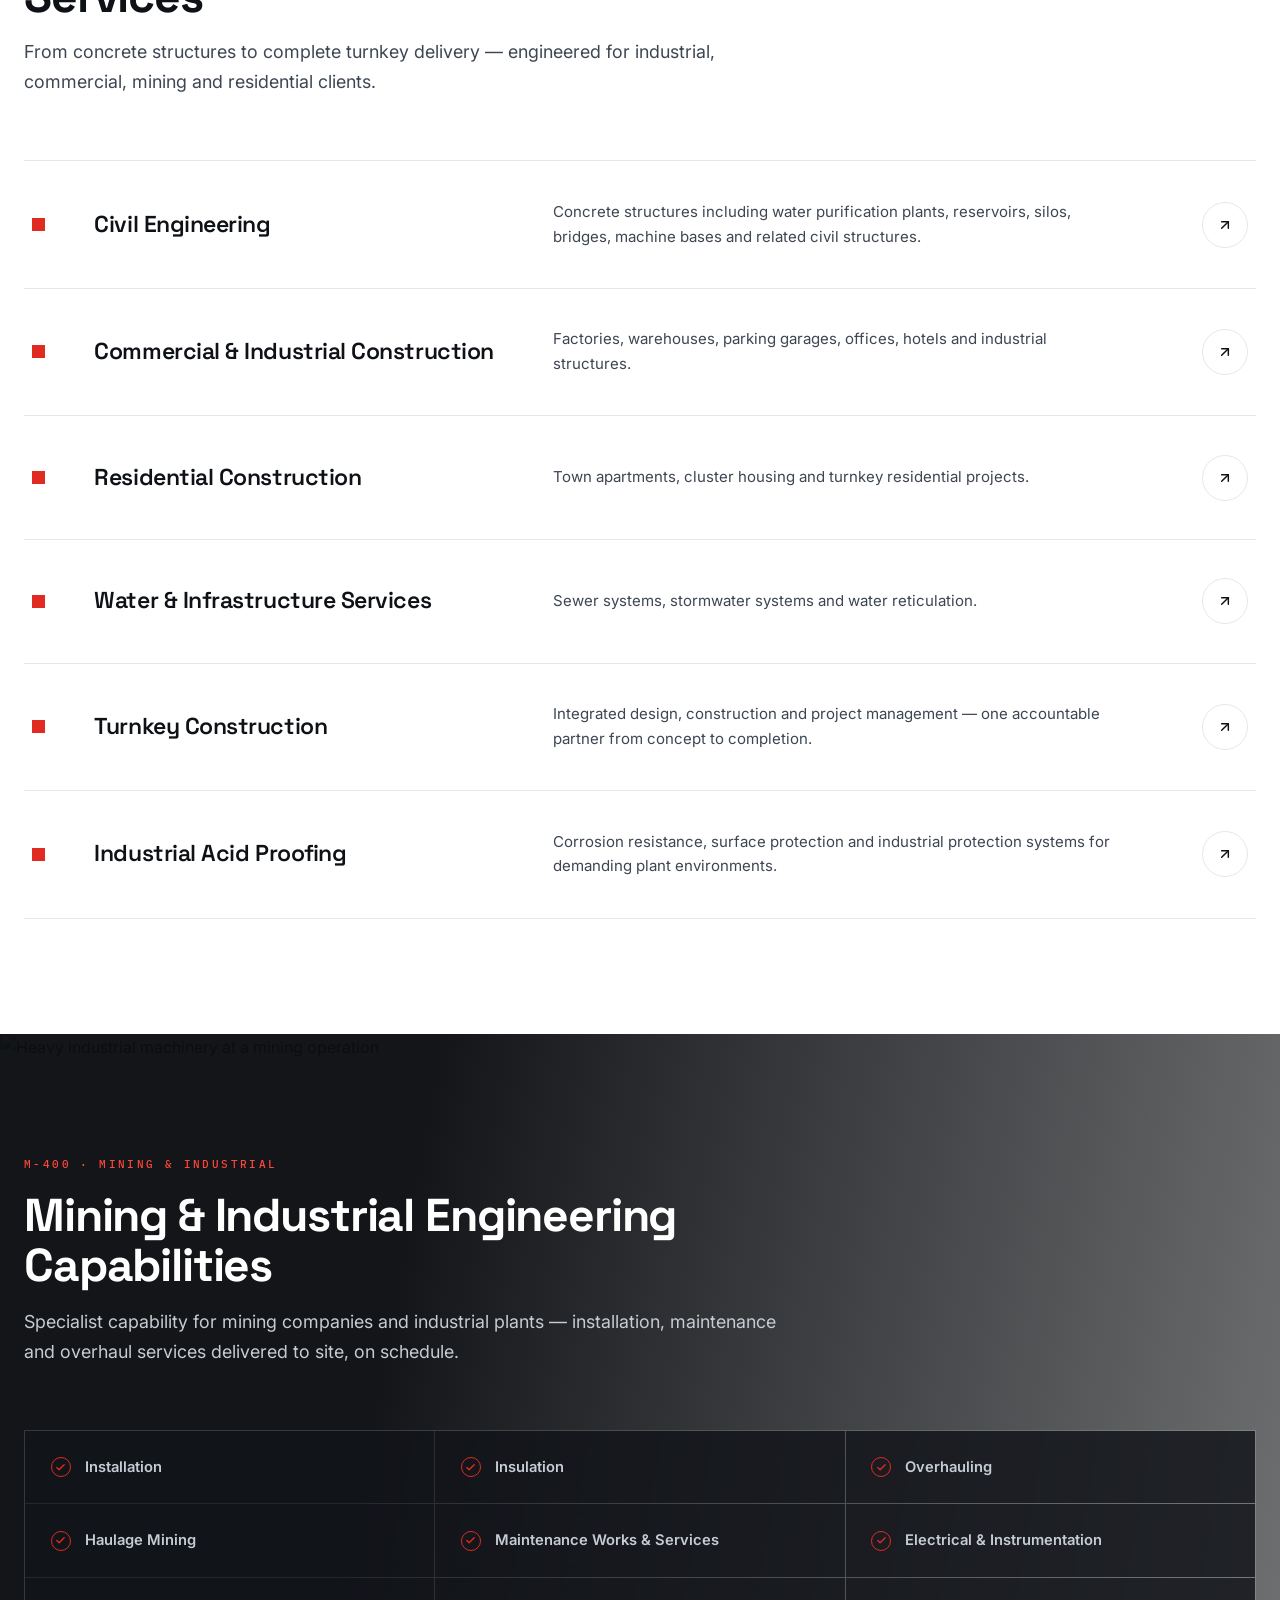
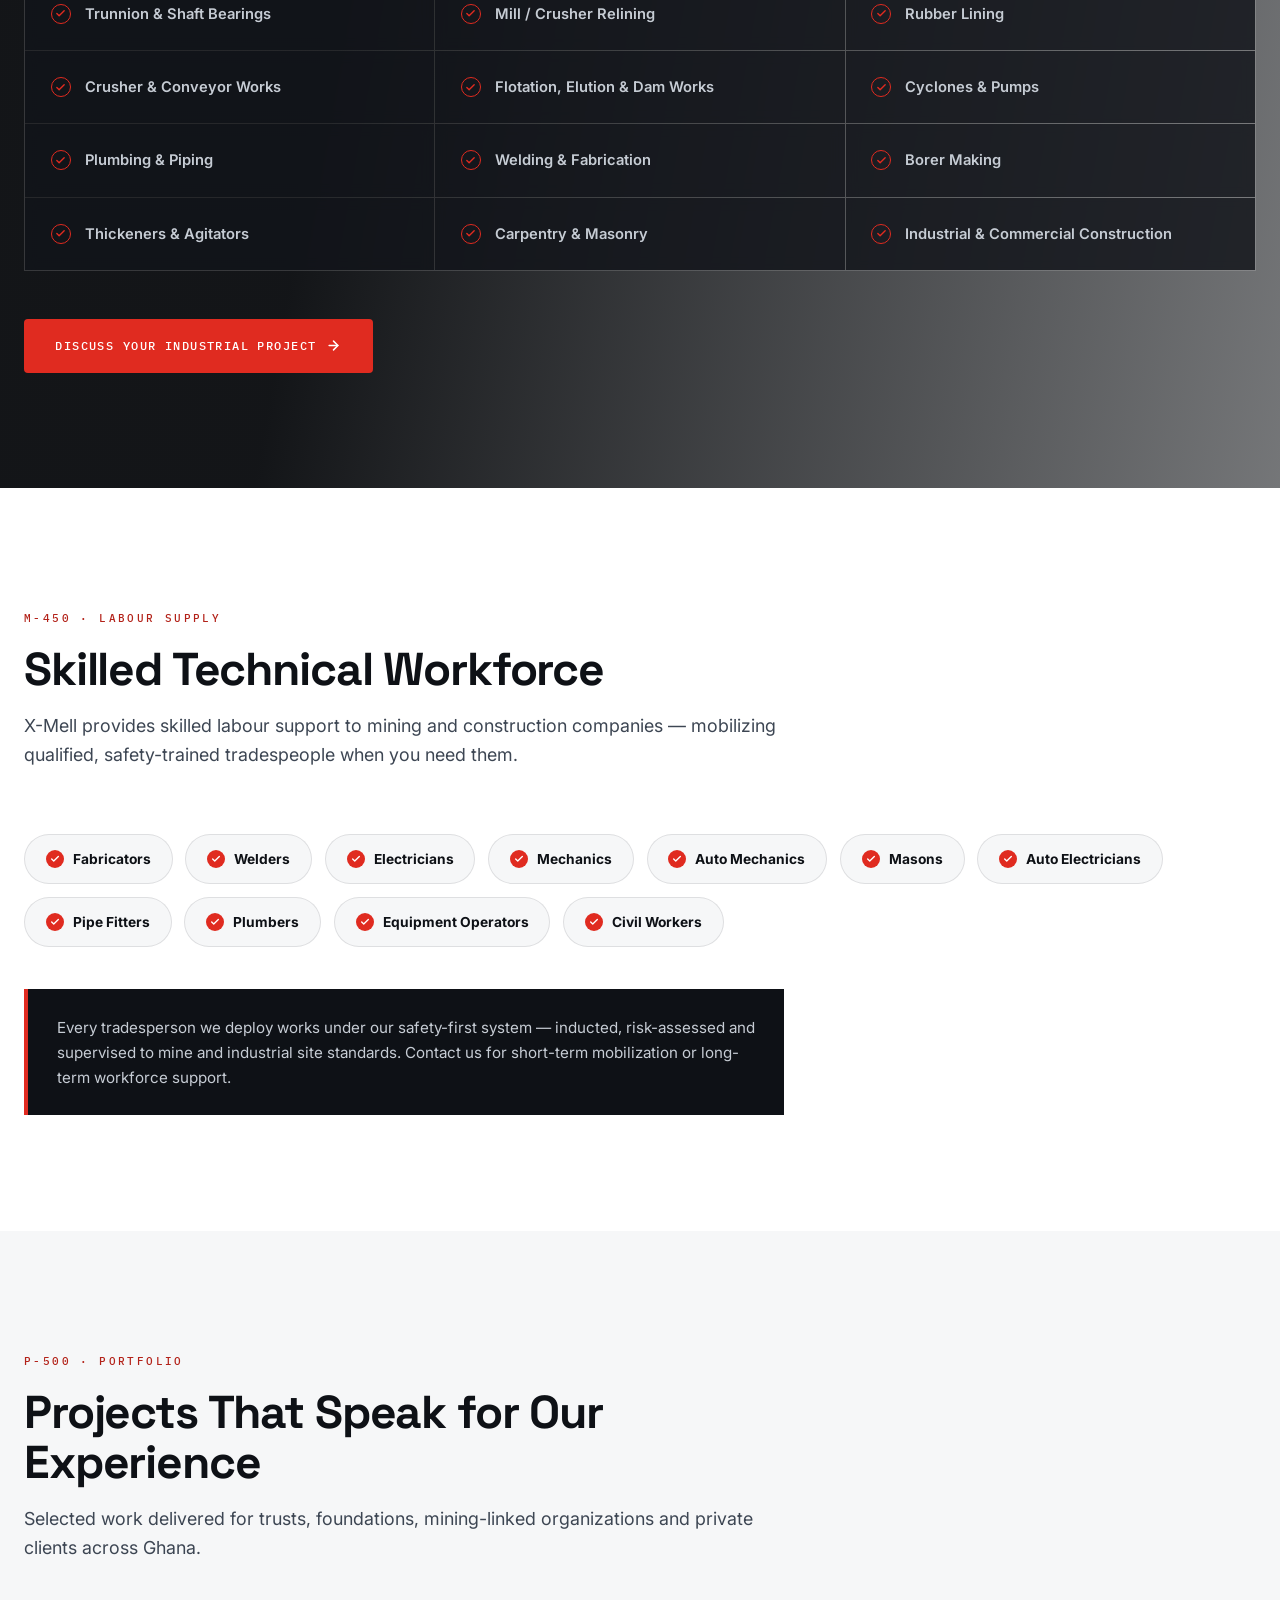
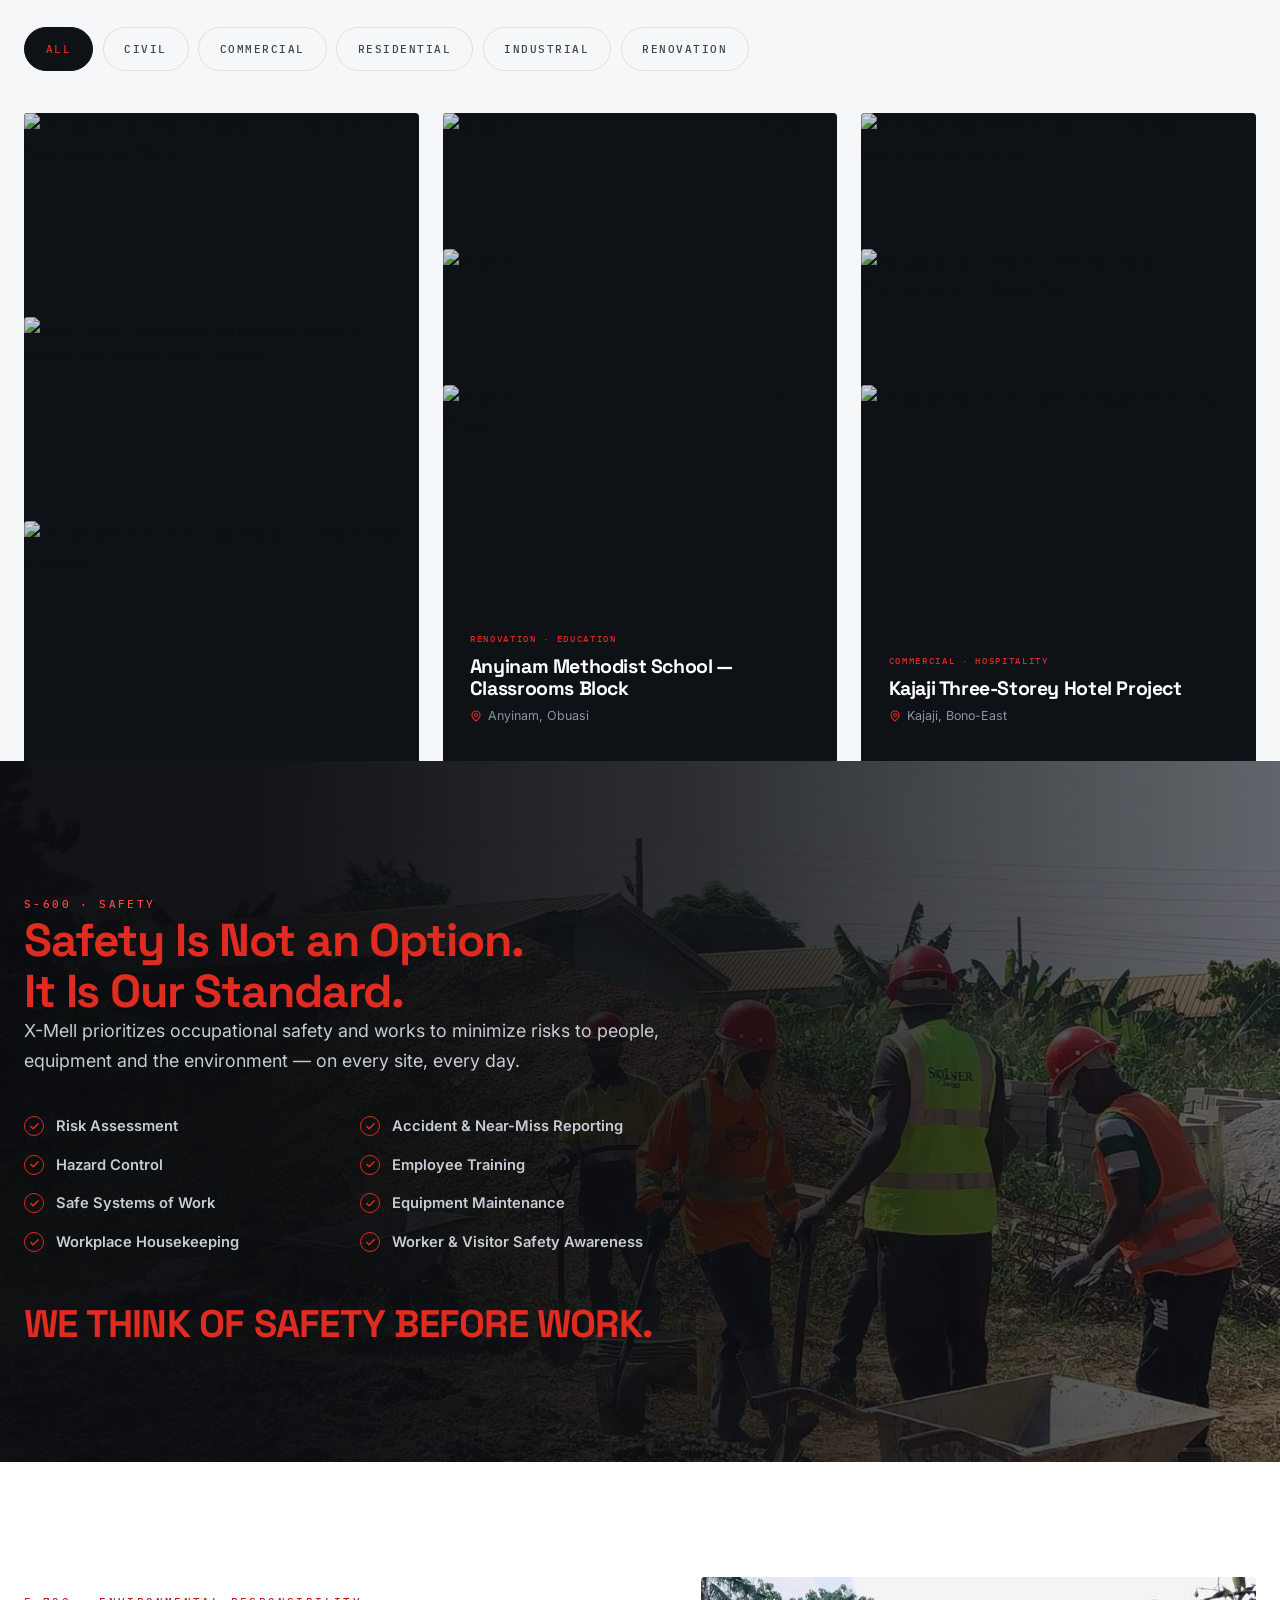
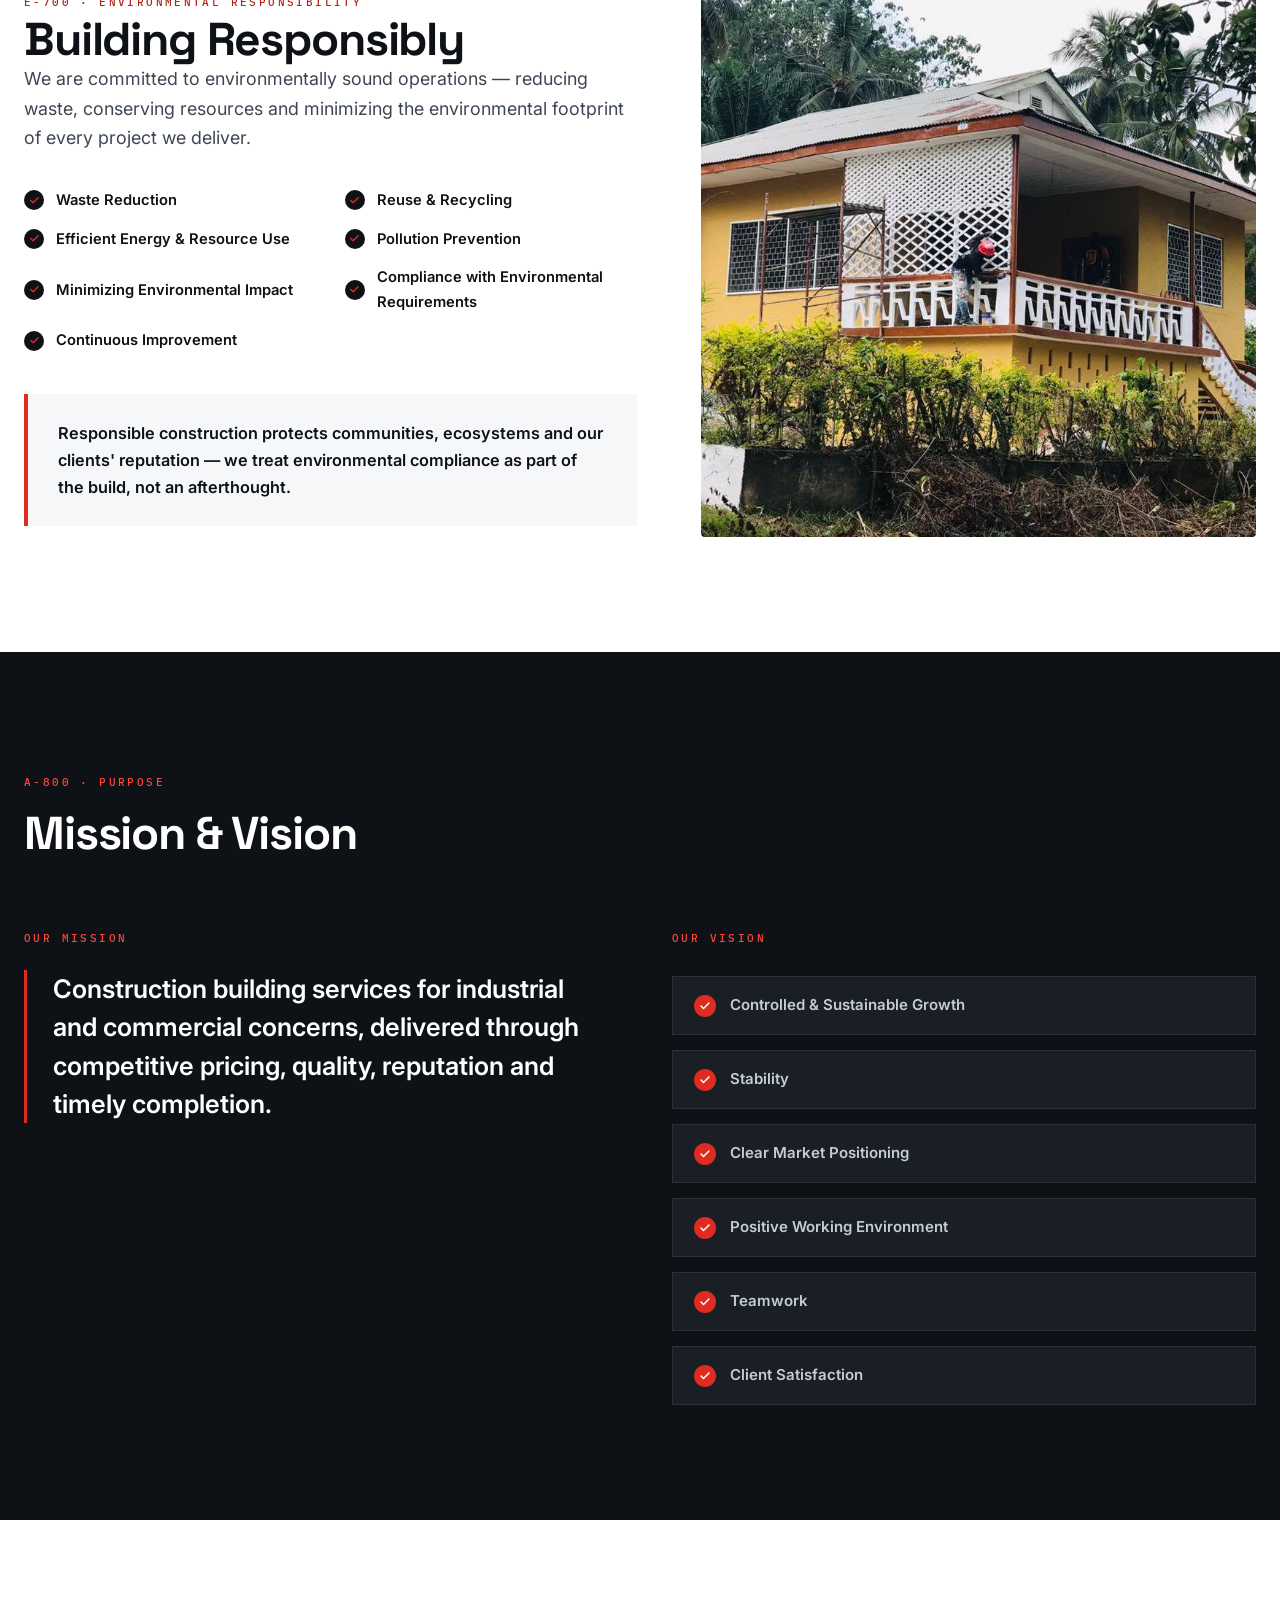
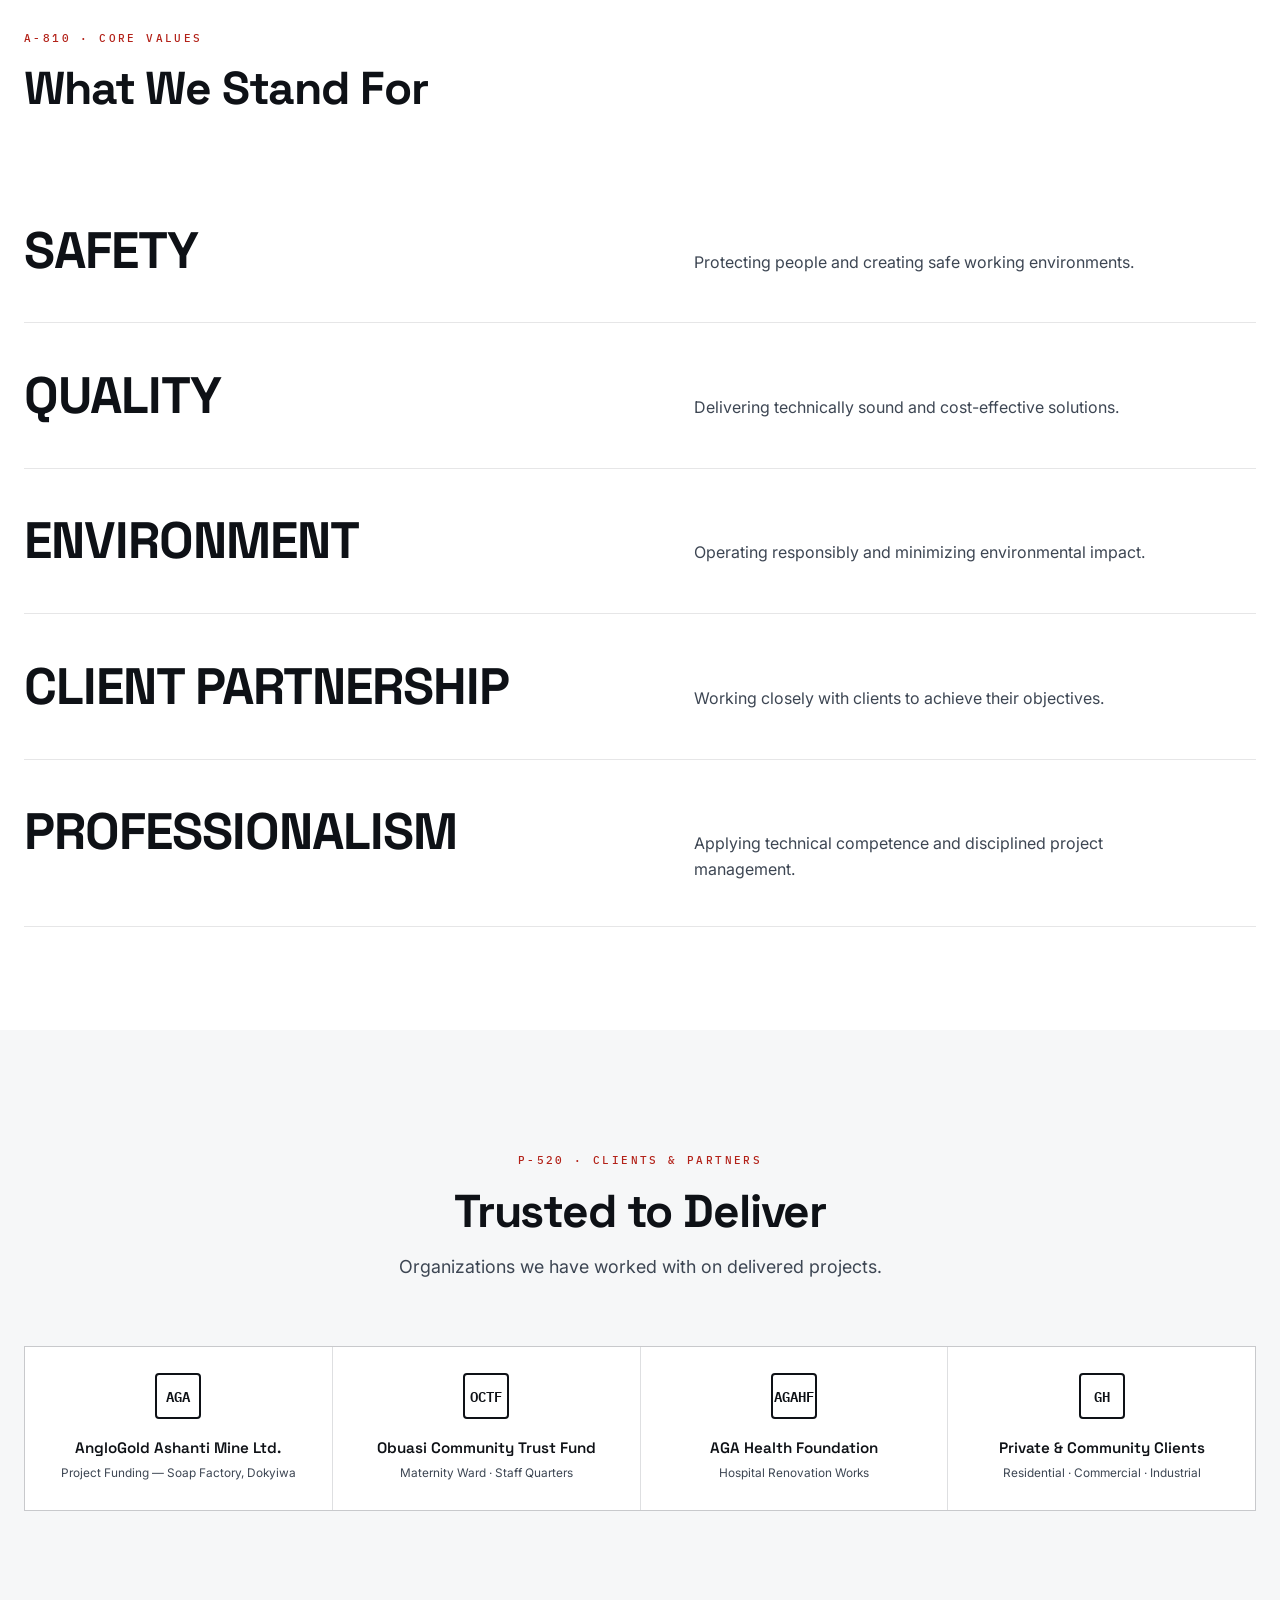
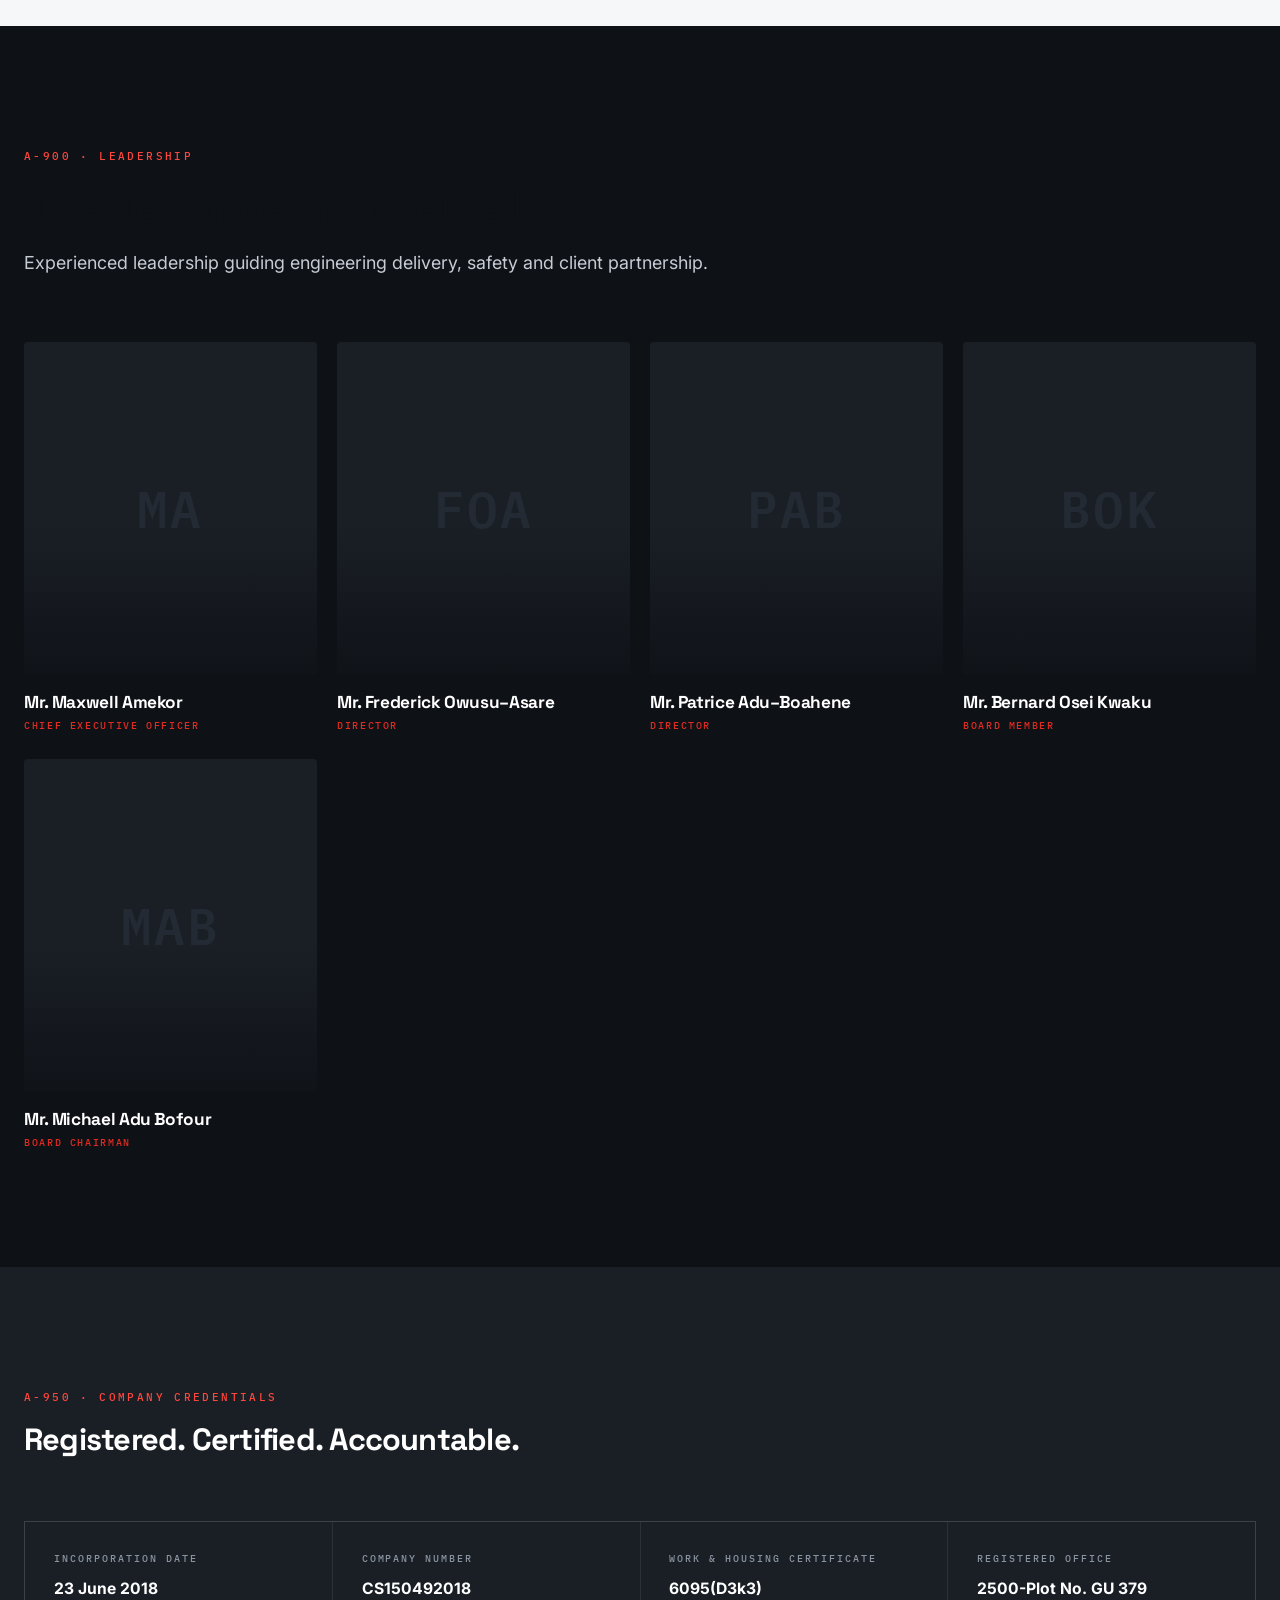
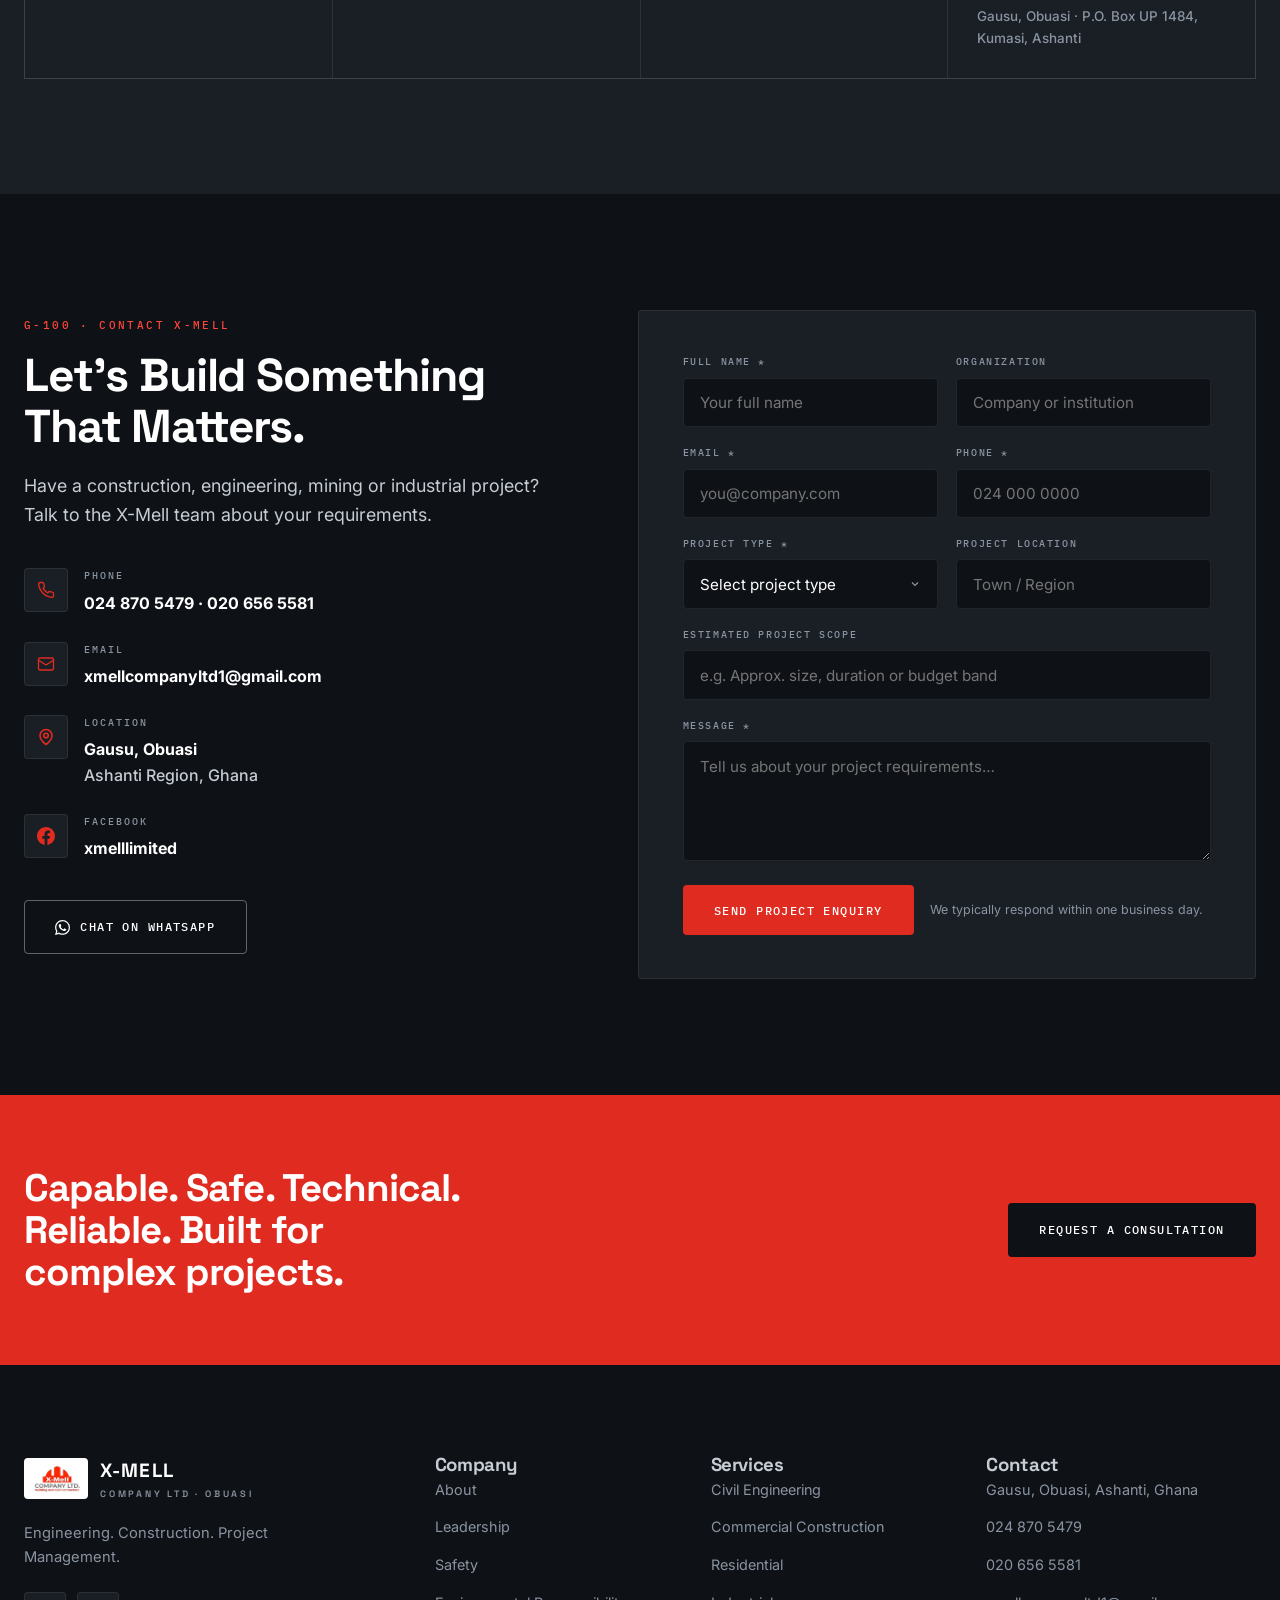
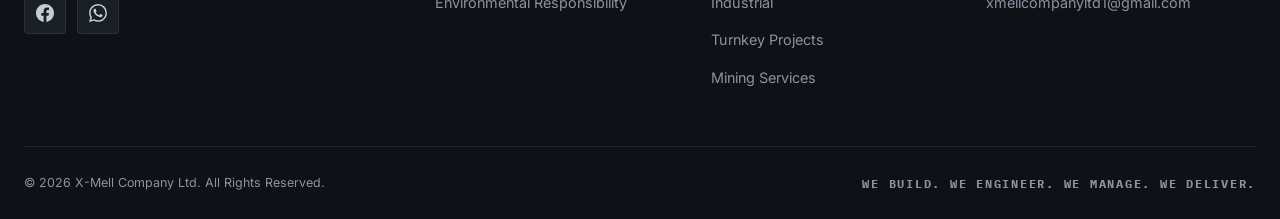
==== commit 4f7ec6e3: "Remove duplicate Request a Quote button from the header The nav CTA already serves desktop and the m" ====
--- a/index.html
+++ b/index.html
@@ -95,8 +95,6 @@
         <a href="index.html#contact" class="btn btn-amber nav-cta">Request a Quote</a>
       </nav>
 
-      <a href="#contact" class="btn btn-amber header-cta desktop">Request a Quote</a>
-
       <button class="nav-toggle" id="navToggle" aria-label="Toggle navigation menu" aria-expanded="false" aria-controls="primaryNav">
         <span></span><span></span><span></span>
       </button>
--- a/css/style.css
+++ b/css/style.css
@@ -297,7 +297,7 @@
 .nav a:hover, .nav a.active { color: var(--white); }
 .nav a:hover::after, .nav a.active::after { width: 100%; }
 
-.header-cta { display: inline-flex; padding: 0.72rem 1.3rem; font-size: 0.72rem; }
+
 
 /* Hamburger */
 .nav-toggle {
@@ -348,7 +348,6 @@
   .nav a::after { display: none; }
   .nav .nav-cta { margin-top: 2rem; }
   .nav-toggle { display: flex; }
-  .header-cta.desktop { display: none; }
 }
 
 /* ---- Hero ---- */
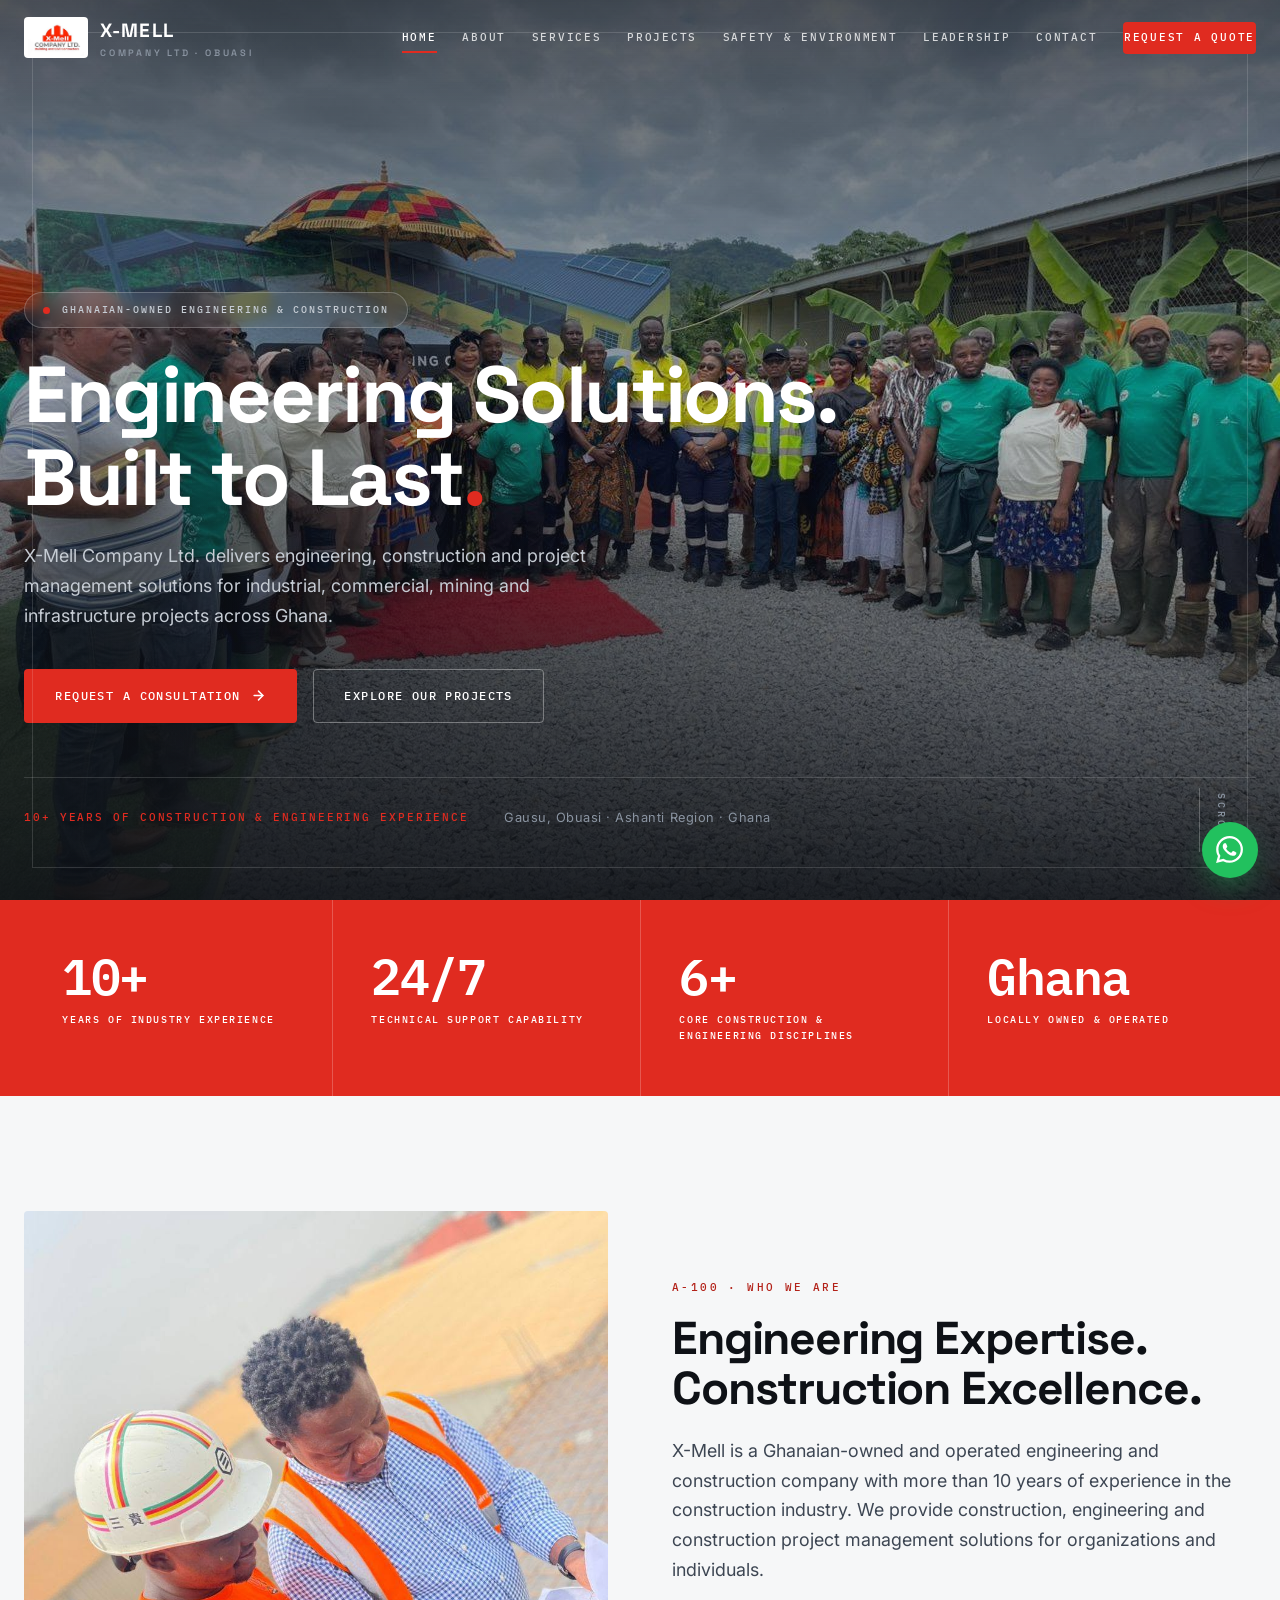
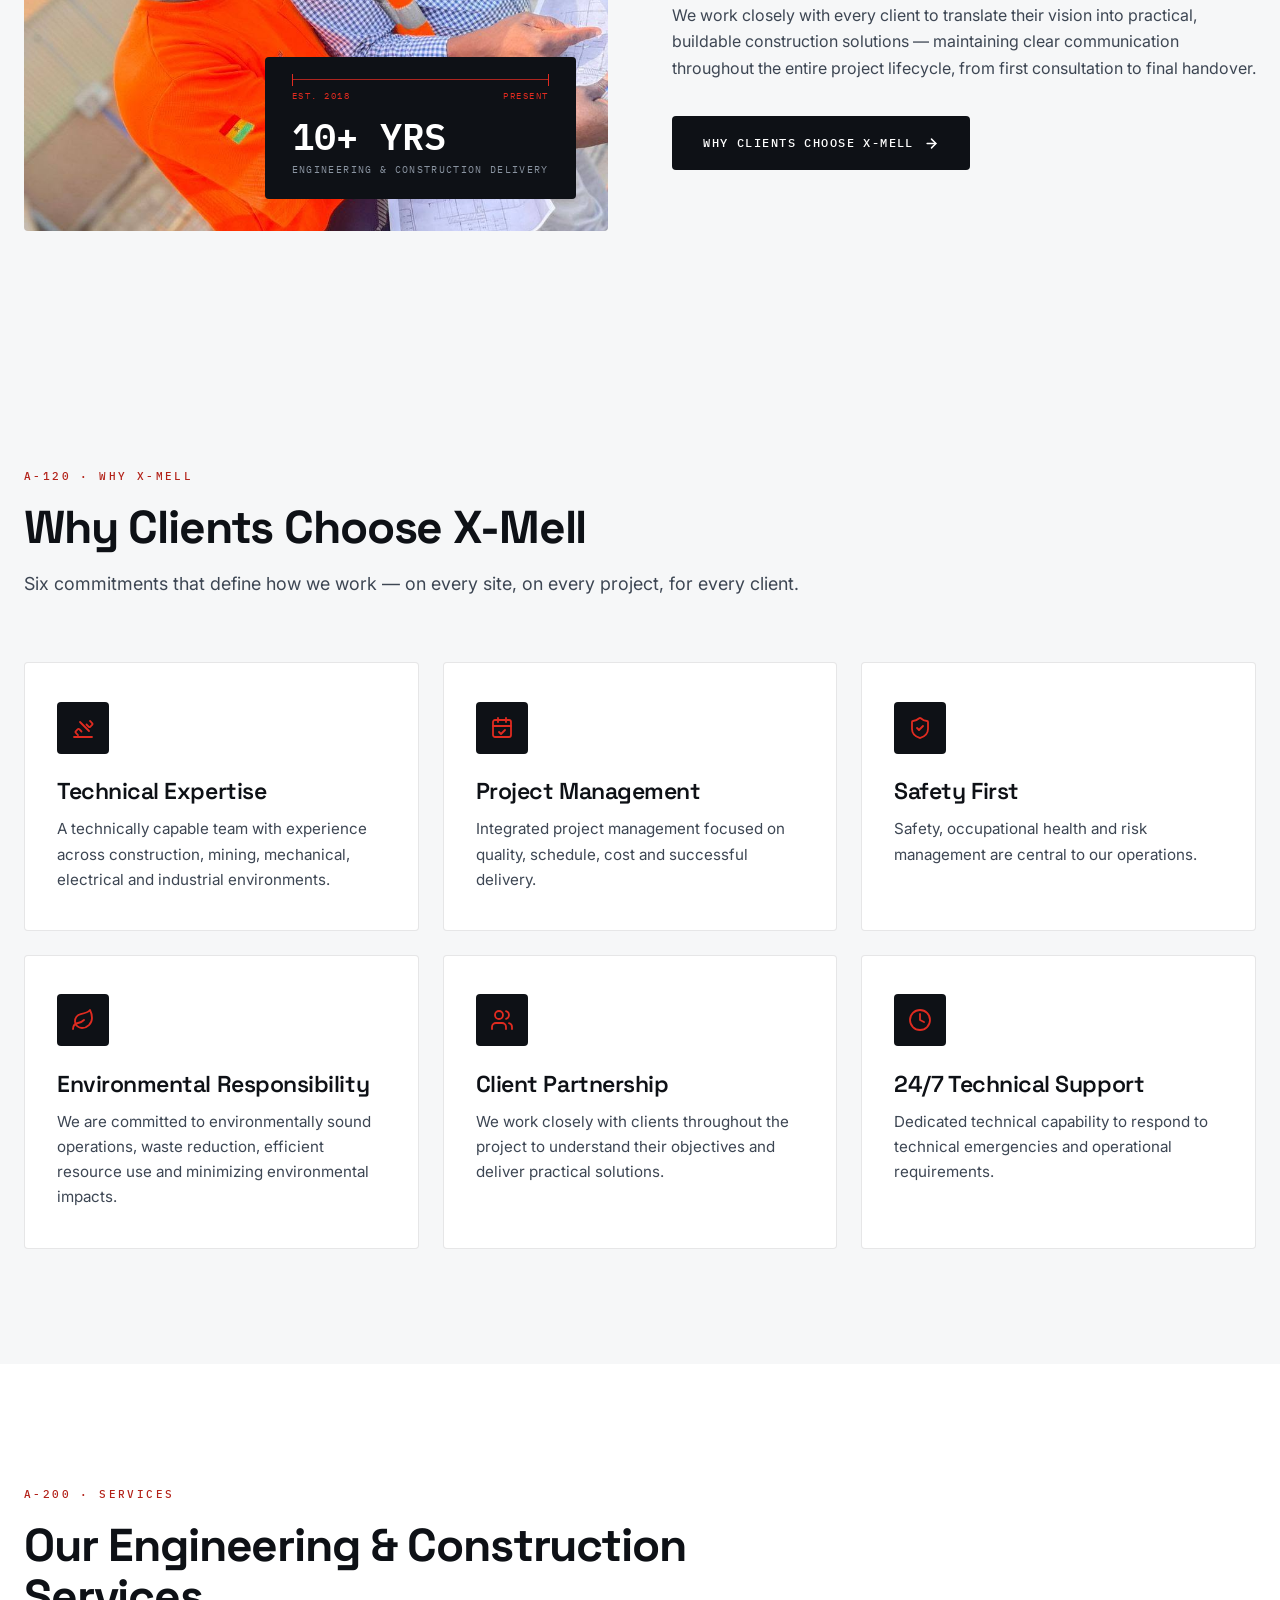
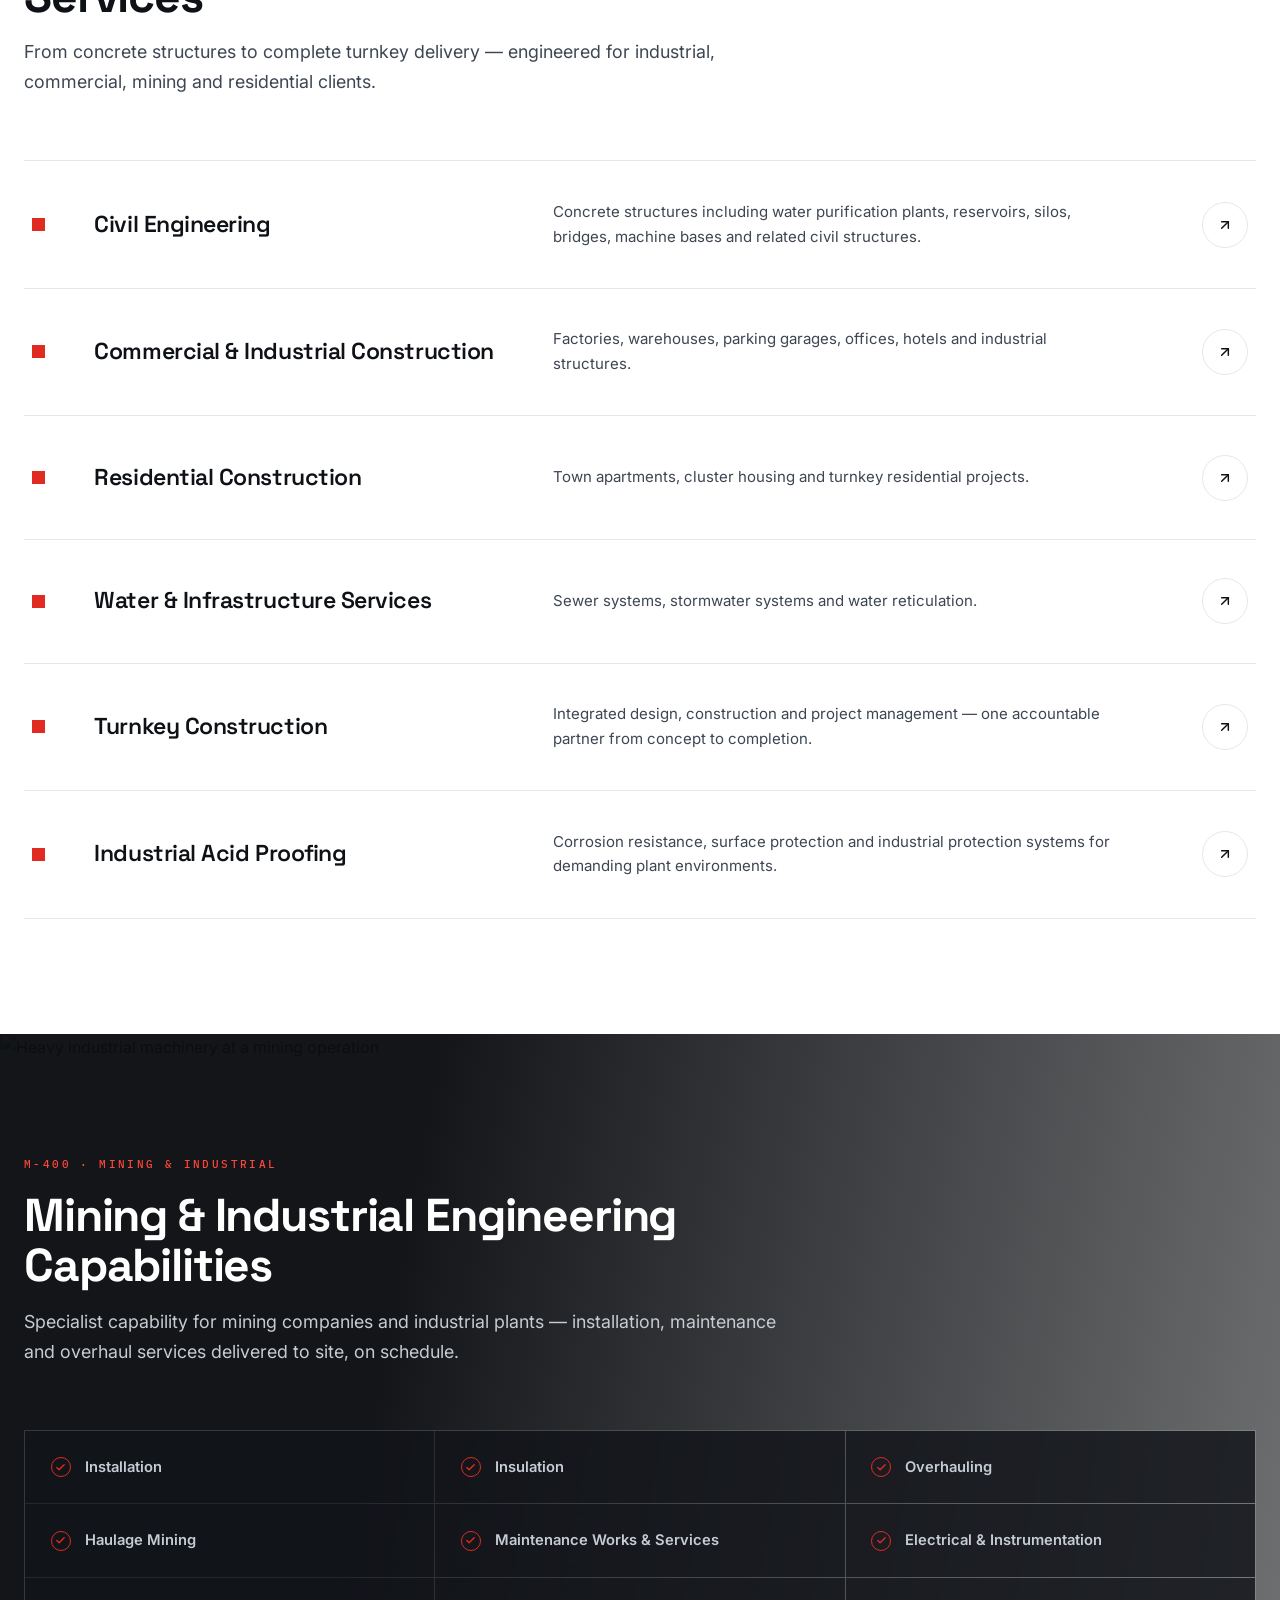
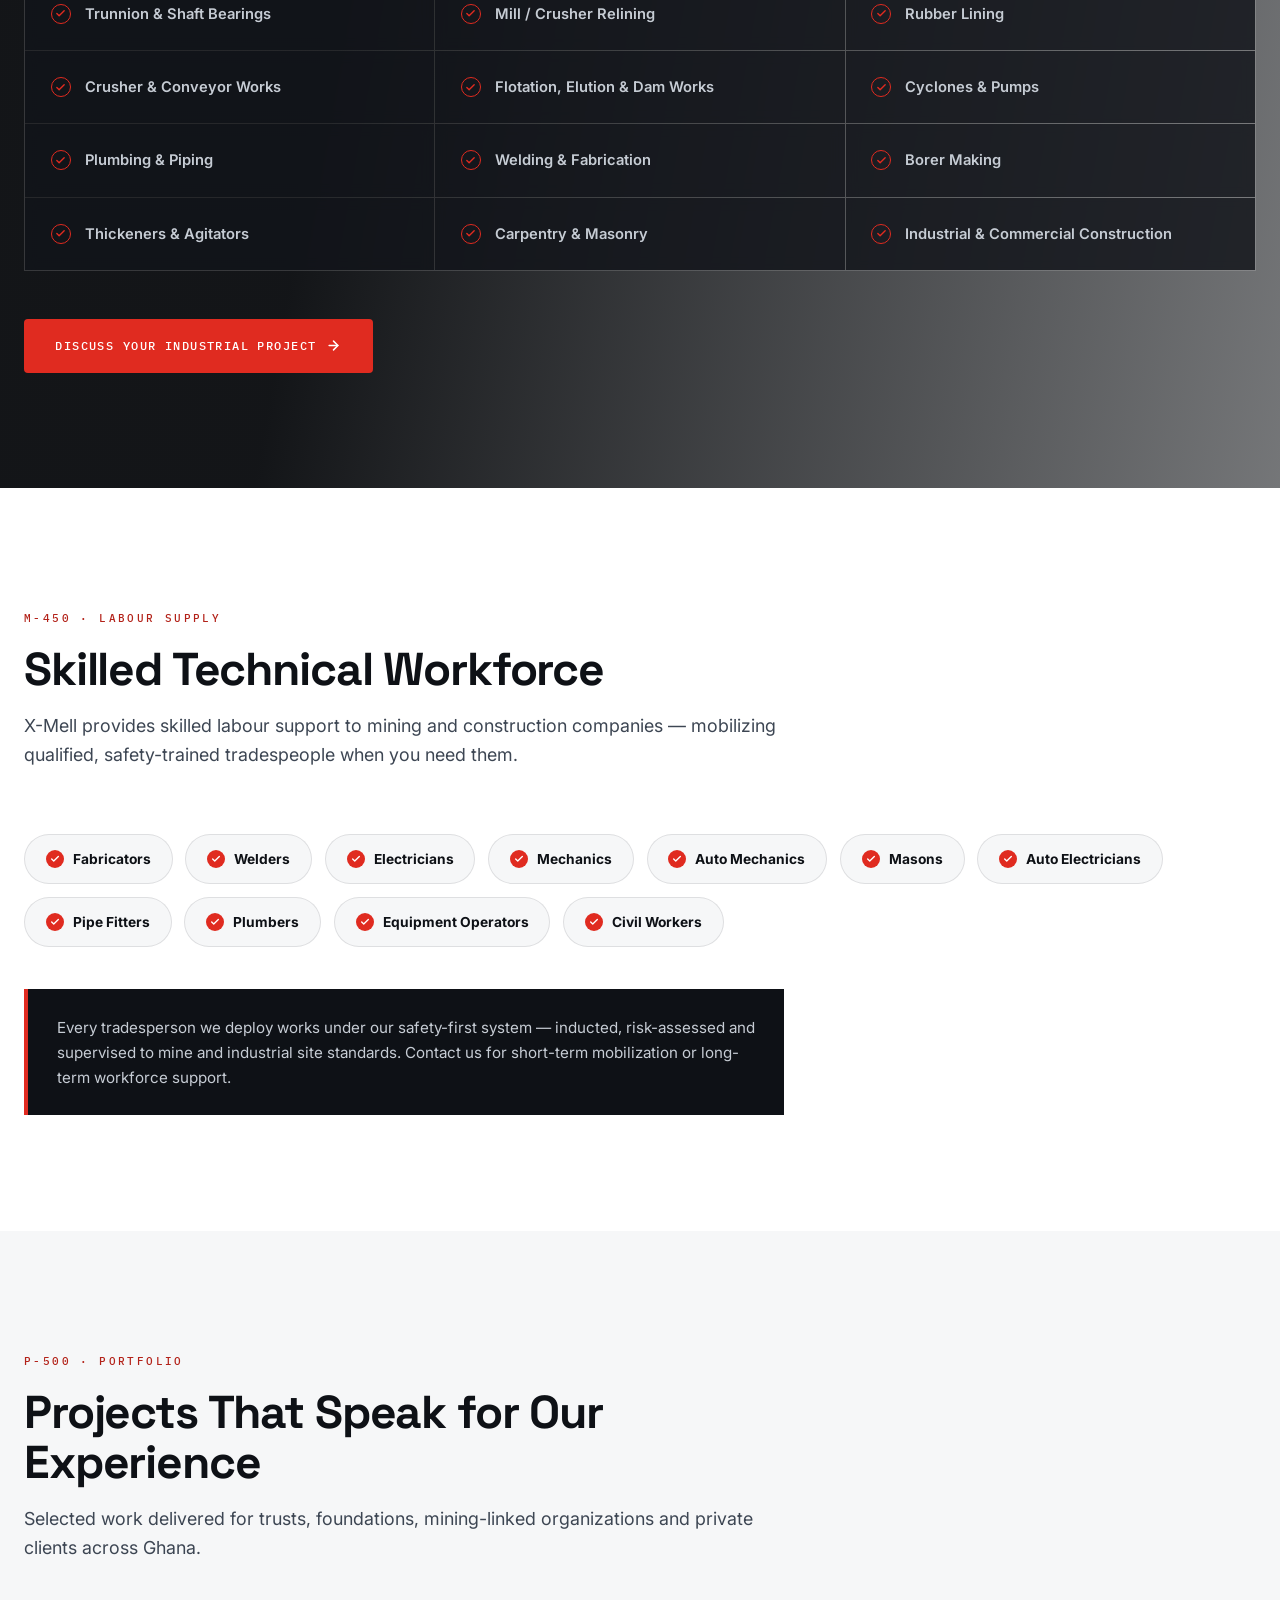
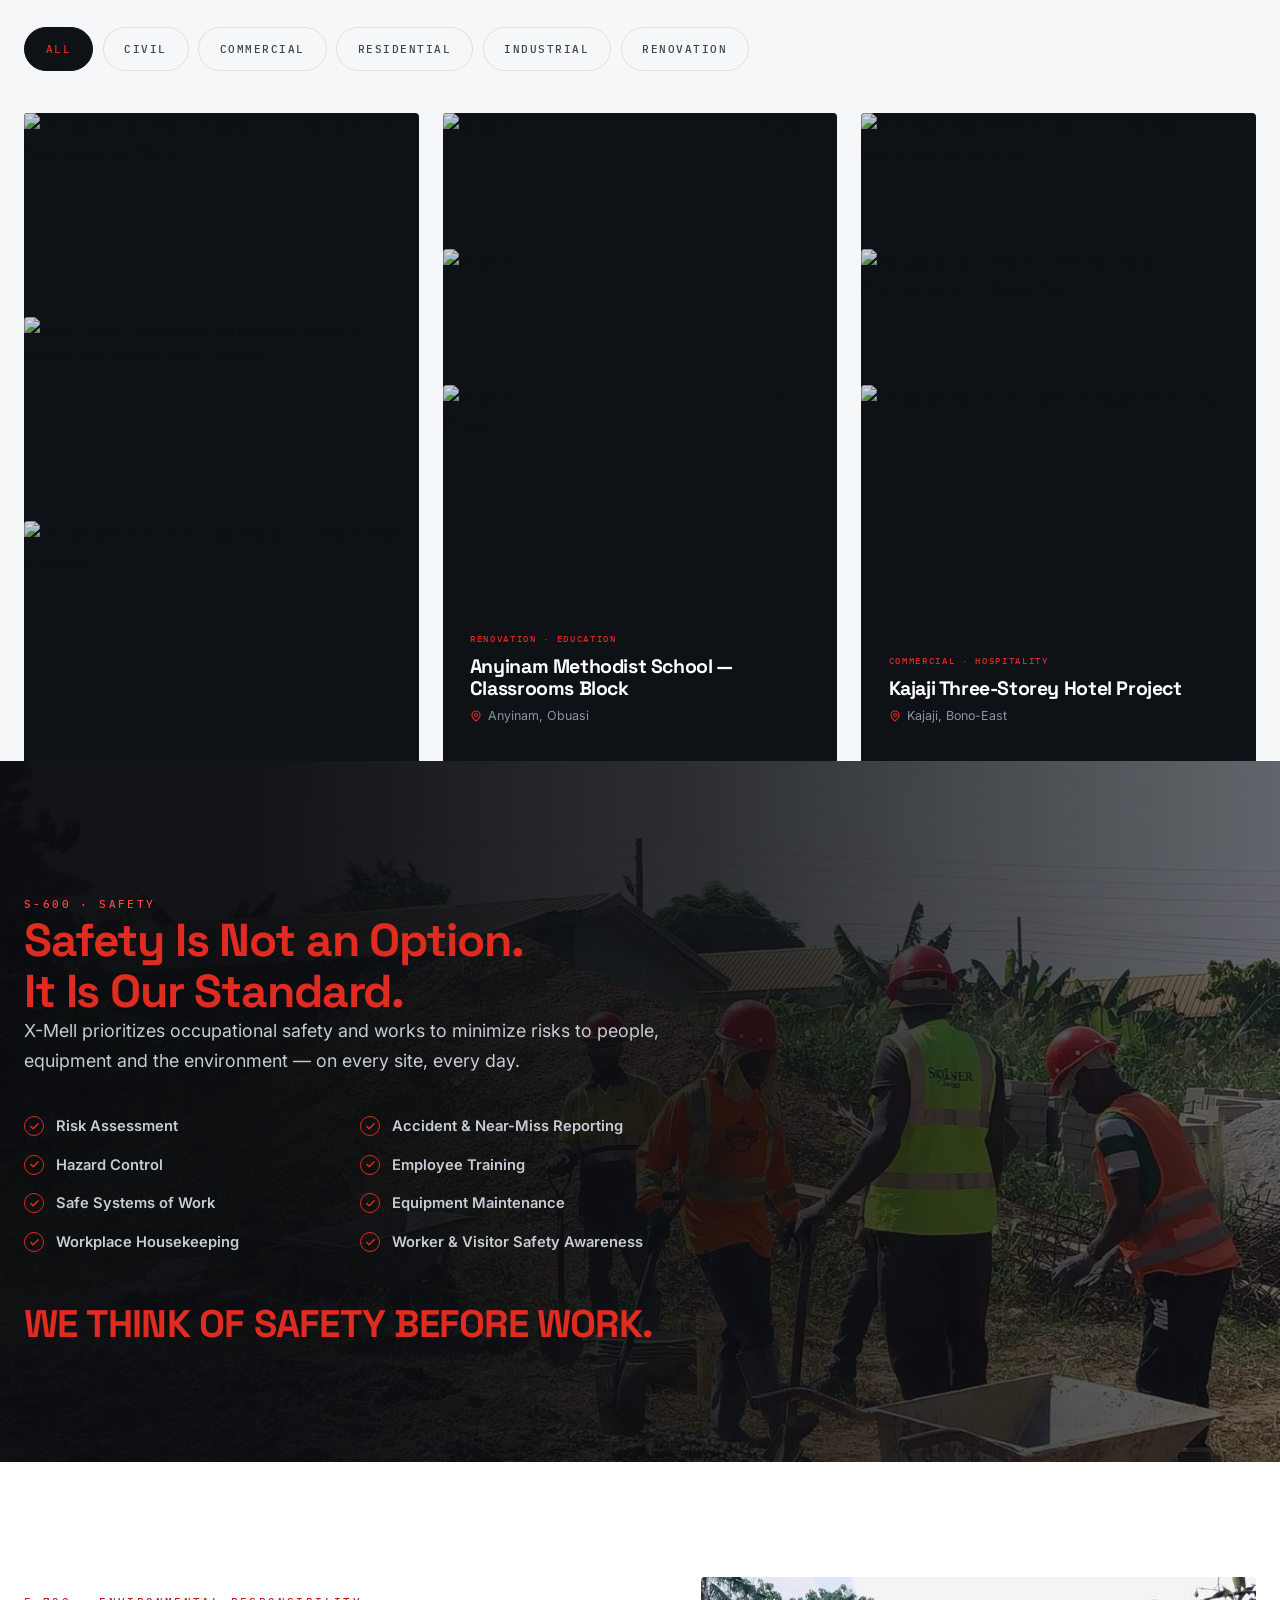
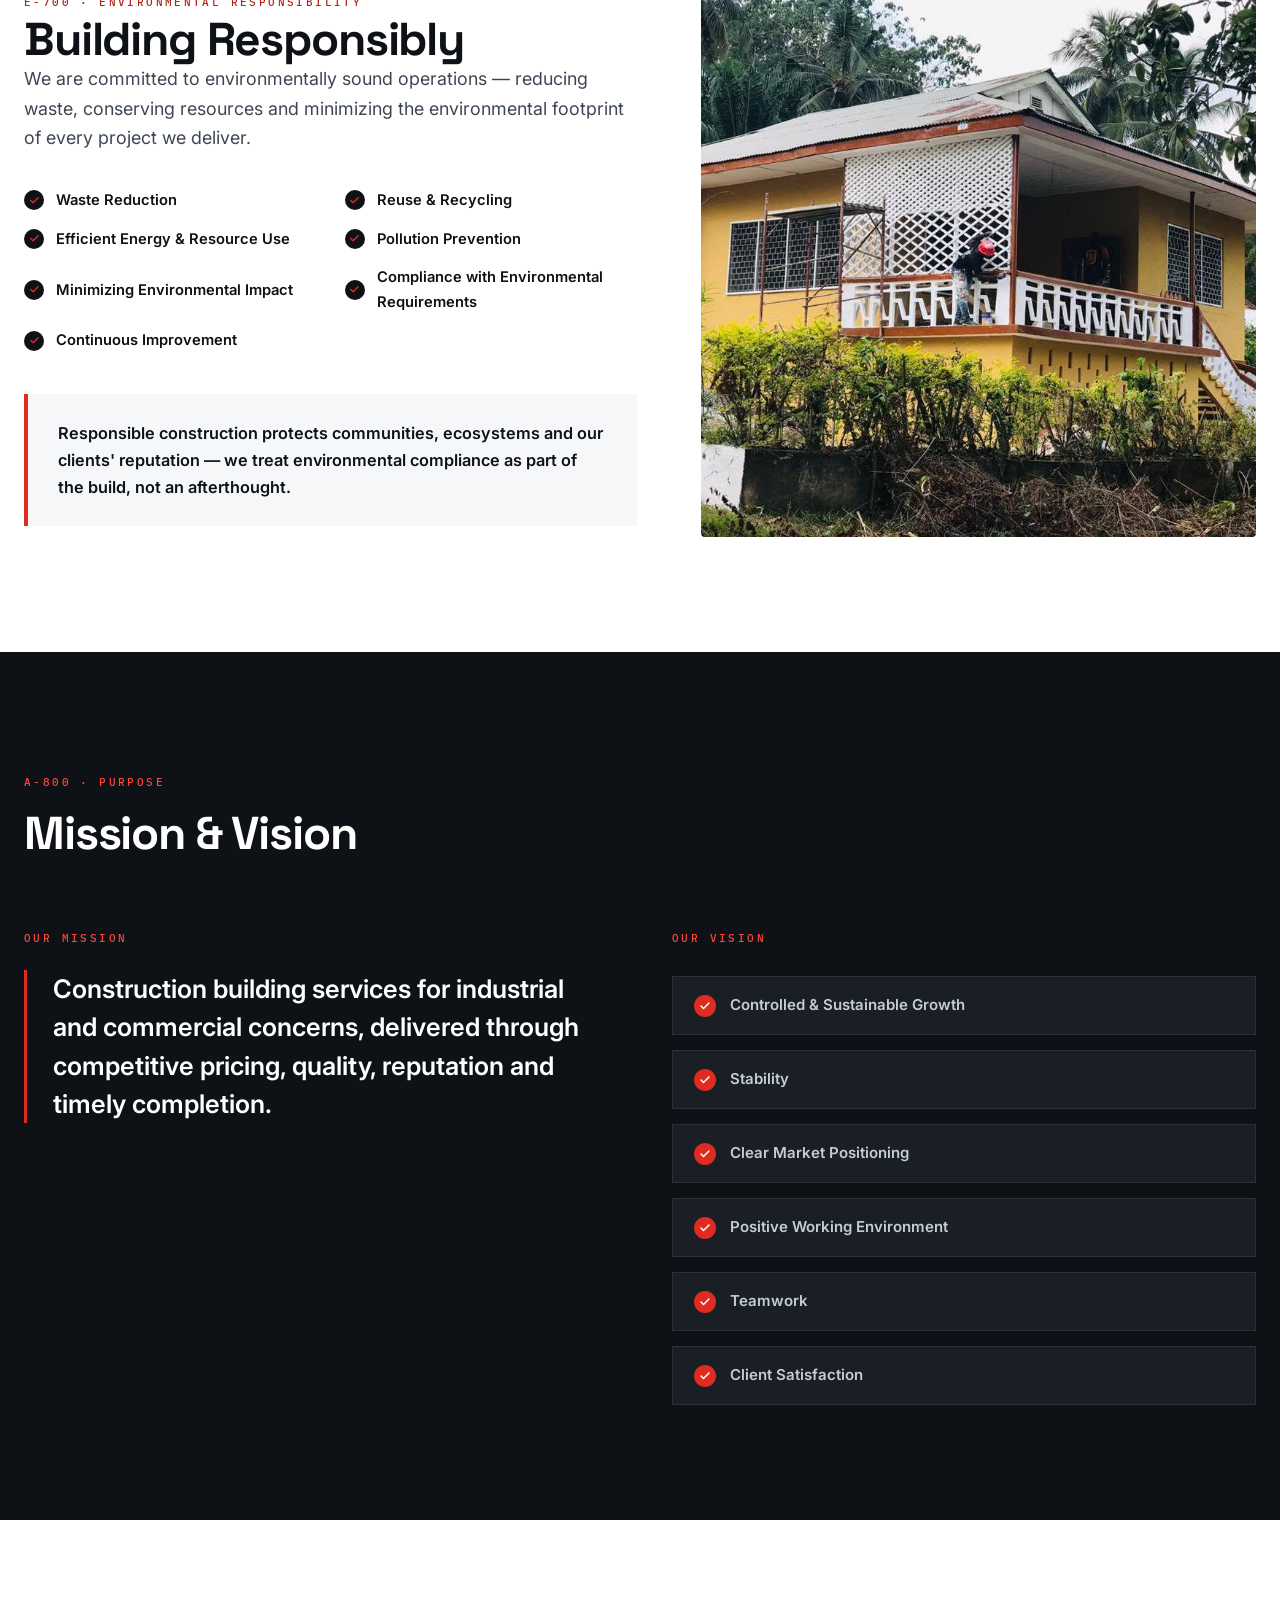
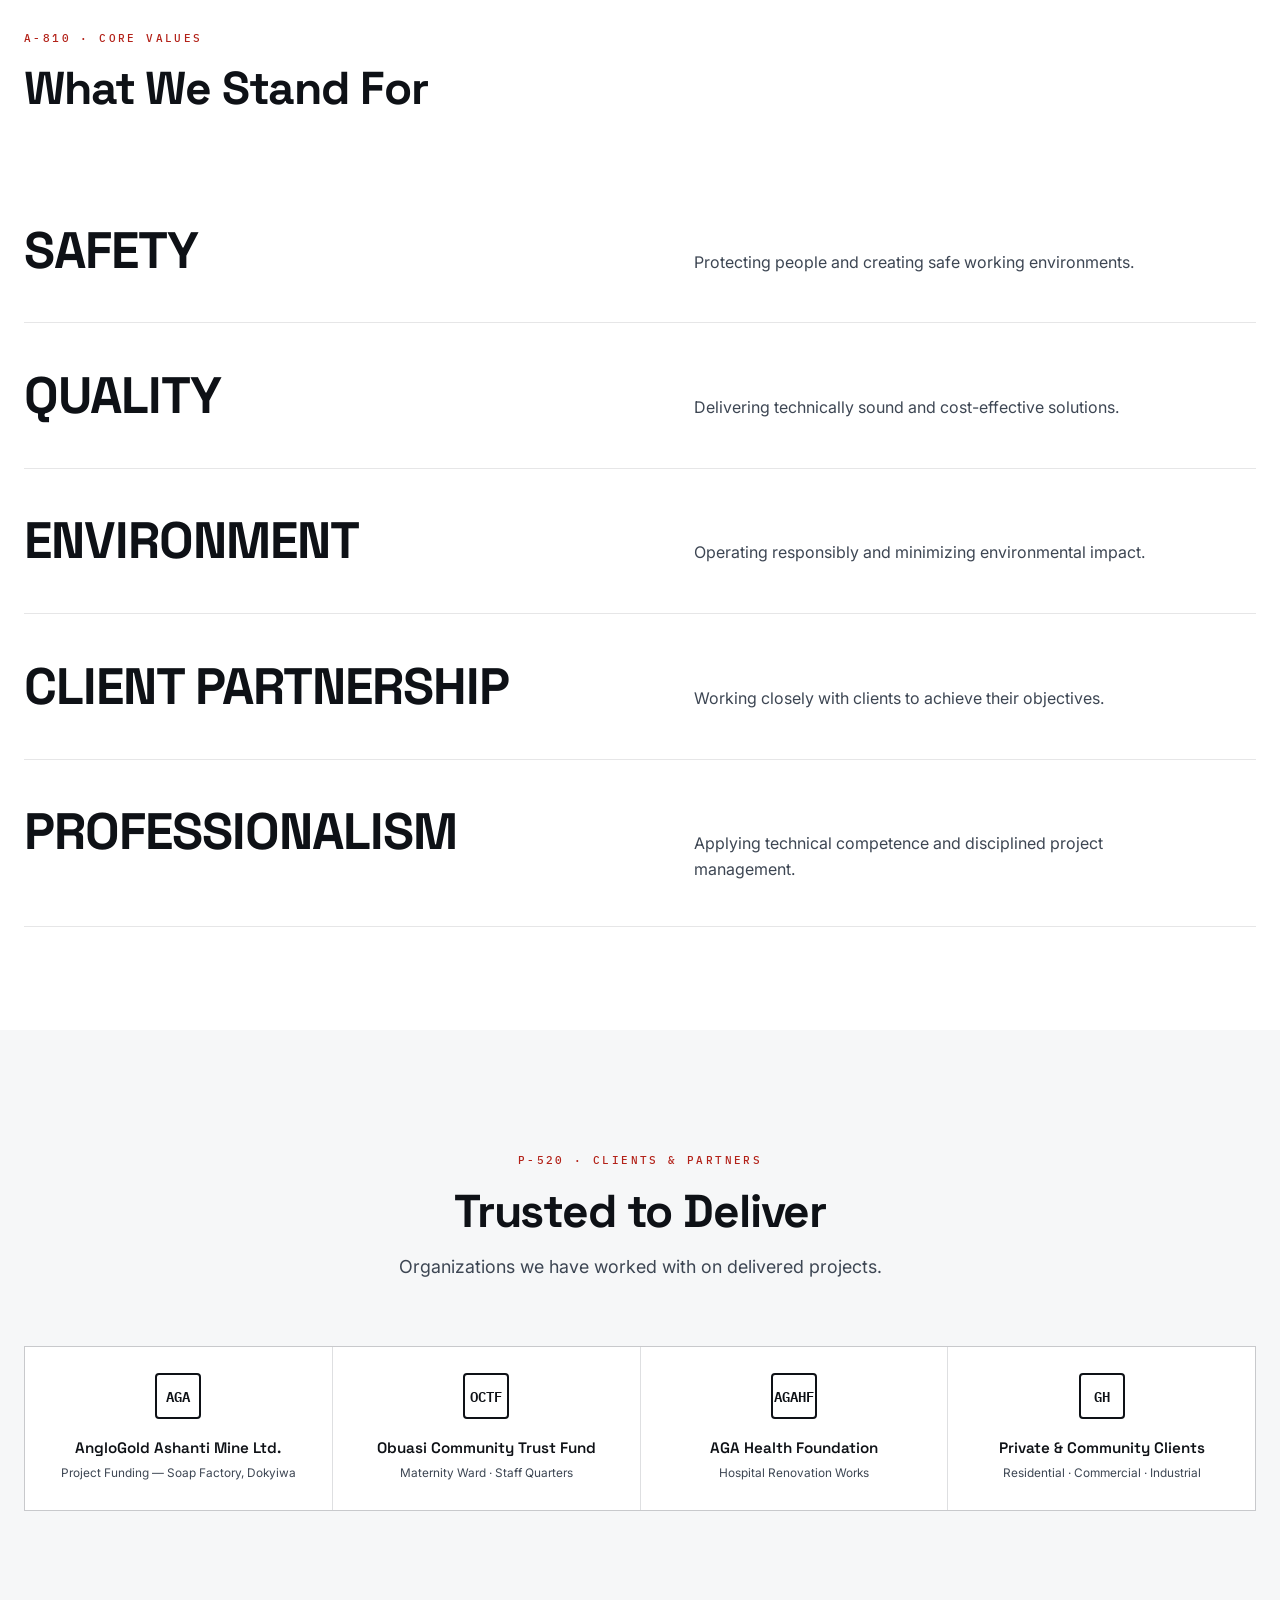
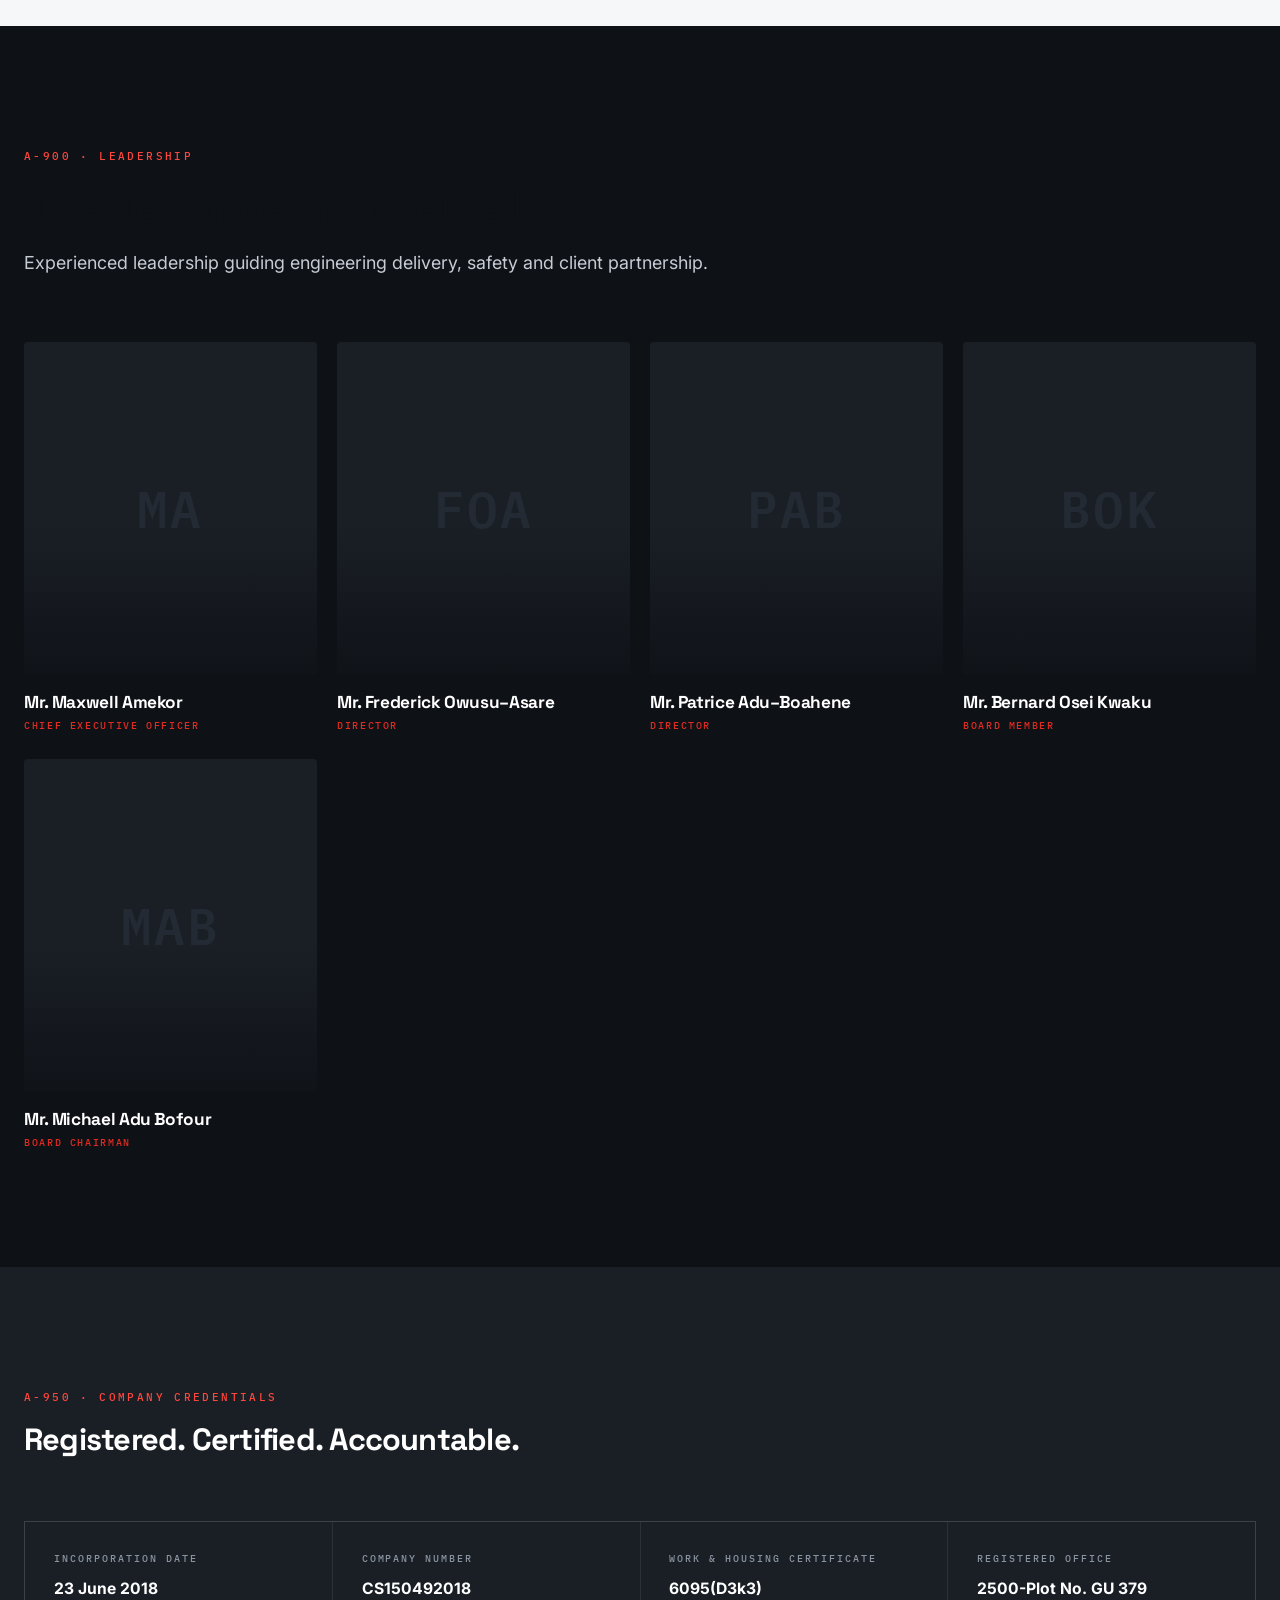
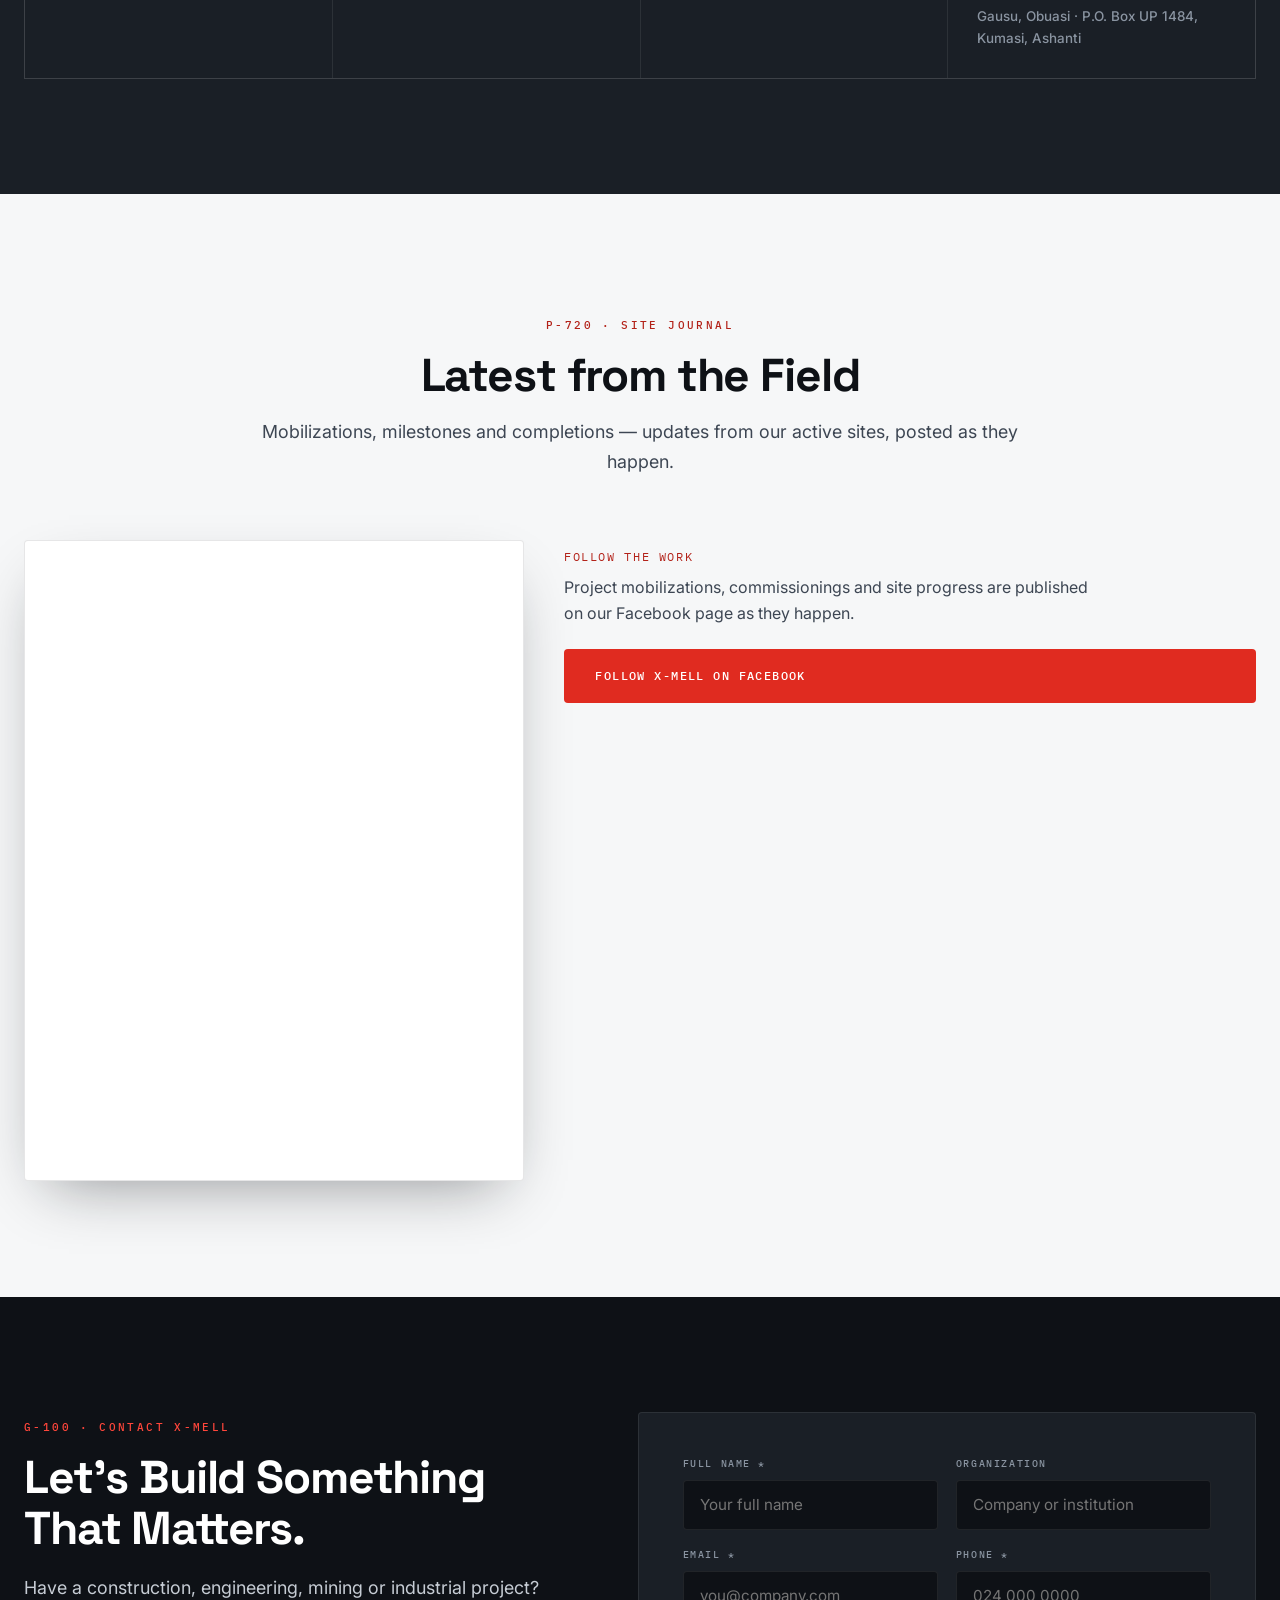
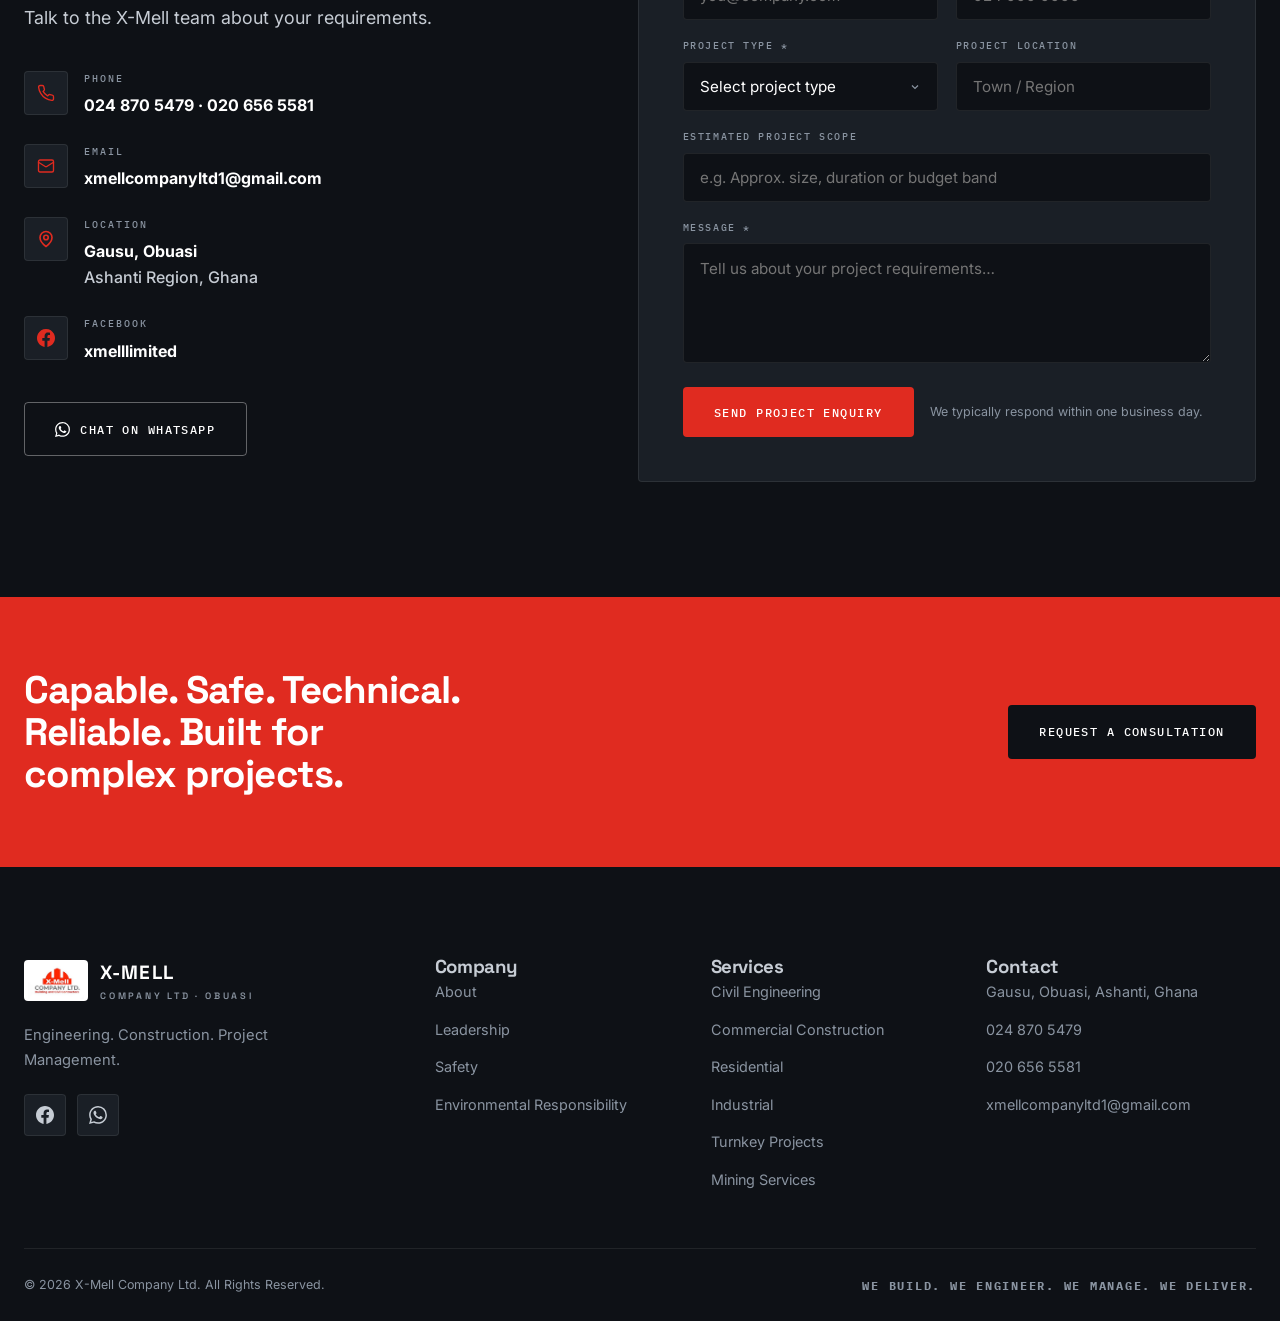
==== commit 21407225: "Add Facebook Page plugin embed section to homepage Official Page Plugin iframe (timeline tab) framed" ====
--- a/index.html
+++ b/index.html
@@ -737,6 +737,40 @@
       </div>
     </section>
 
+    <!-- ================= FACEBOOK FEED ================= -->
+    <section class="fb-feed" id="news" aria-label="Latest updates from Facebook">
+      <div class="container">
+        <div class="section-head center reveal">
+          <span class="eyebrow">P-720 · Site Journal</span>
+          <h2 class="h2">Latest from the Field</h2>
+          <p class="lead">Mobilizations, milestones and completions — updates from our active sites, posted as they happen.</p>
+        </div>
+
+        <div class="fb-frame reveal">
+          <div class="fb-plugin-wrap">
+            <iframe
+              src="https://www.facebook.com/plugins/page.php?href=https%3A%2F%2Fwww.facebook.com%2Fxmelllimited&tabs=timeline&width=500&height=620&small_header=false&adapt_container_width=true&hide_cover=false&show_facepile=true"
+              width="500"
+              height="620"
+              style="border:none;overflow:hidden"
+              scrolling="no"
+              frameborder="0"
+              allowfullscreen="true"
+              allow="autoplay; clipboard-write; encrypted-media; picture-in-picture; web-share"
+              title="X-Mell Company Ltd Facebook feed"
+              loading="lazy"></iframe>
+          </div>
+          <div class="fb-aside">
+            <div class="fb-note">
+              <div class="k">Follow the work</div>
+              <div class="v">Project mobilizations, commissionings and site progress are published on our Facebook page as they happen.</div>
+            </div>
+            <a href="https://web.facebook.com/xmelllimited" target="_blank" rel="noopener" class="btn btn-amber">Follow X-Mell on Facebook</a>
+          </div>
+        </div>
+      </div>
+    </section>
+
     <!-- ================= CONTACT ================= -->
     <section class="contact" id="contact">
       <div class="container contact-grid">
--- a/css/style.css
+++ b/css/style.css
@@ -1196,6 +1196,51 @@
 .value-row:hover h3 { color: var(--accent-ink); }
 .value-row p { color: var(--steel); font-size: 1rem; max-width: 46ch; }
 
+/* ---- Facebook feed ---- */
+.fb-feed { background: var(--paper); }
+.fb-frame {
+  display: grid;
+  grid-template-columns: minmax(0, 500px) 1fr;
+  gap: 2.5rem;
+  align-items: start;
+}
+.fb-plugin-wrap {
+  background: var(--white);
+  border: 1px solid var(--line-dark);
+  border-radius: var(--radius);
+  box-shadow: var(--shadow-card);
+  padding: 0.6rem;
+}
+.fb-plugin-wrap iframe {
+  display: block;
+  width: 100%;
+  max-width: 500px;
+  border-radius: 2px;
+}
+.fb-aside {
+  display: grid;
+  gap: 1.4rem;
+  align-content: start;
+  padding-top: 0.4rem;
+}
+.fb-note .k {
+  font-family: var(--font-mono);
+  font-size: 0.72rem;
+  letter-spacing: 0.14em;
+  text-transform: uppercase;
+  color: var(--accent-ink);
+  margin-bottom: 0.5rem;
+}
+.fb-note .v {
+  color: var(--steel);
+  line-height: 1.65;
+  max-width: 34rem;
+}
+@media (max-width: 900px) {
+  .fb-frame { grid-template-columns: 1fr; }
+  .fb-plugin-wrap { justify-self: center; width: 100%; max-width: 500px; }
+}
+
 /* ---- Clients ---- */
 .clients { background: var(--paper); }
 .client-logos {
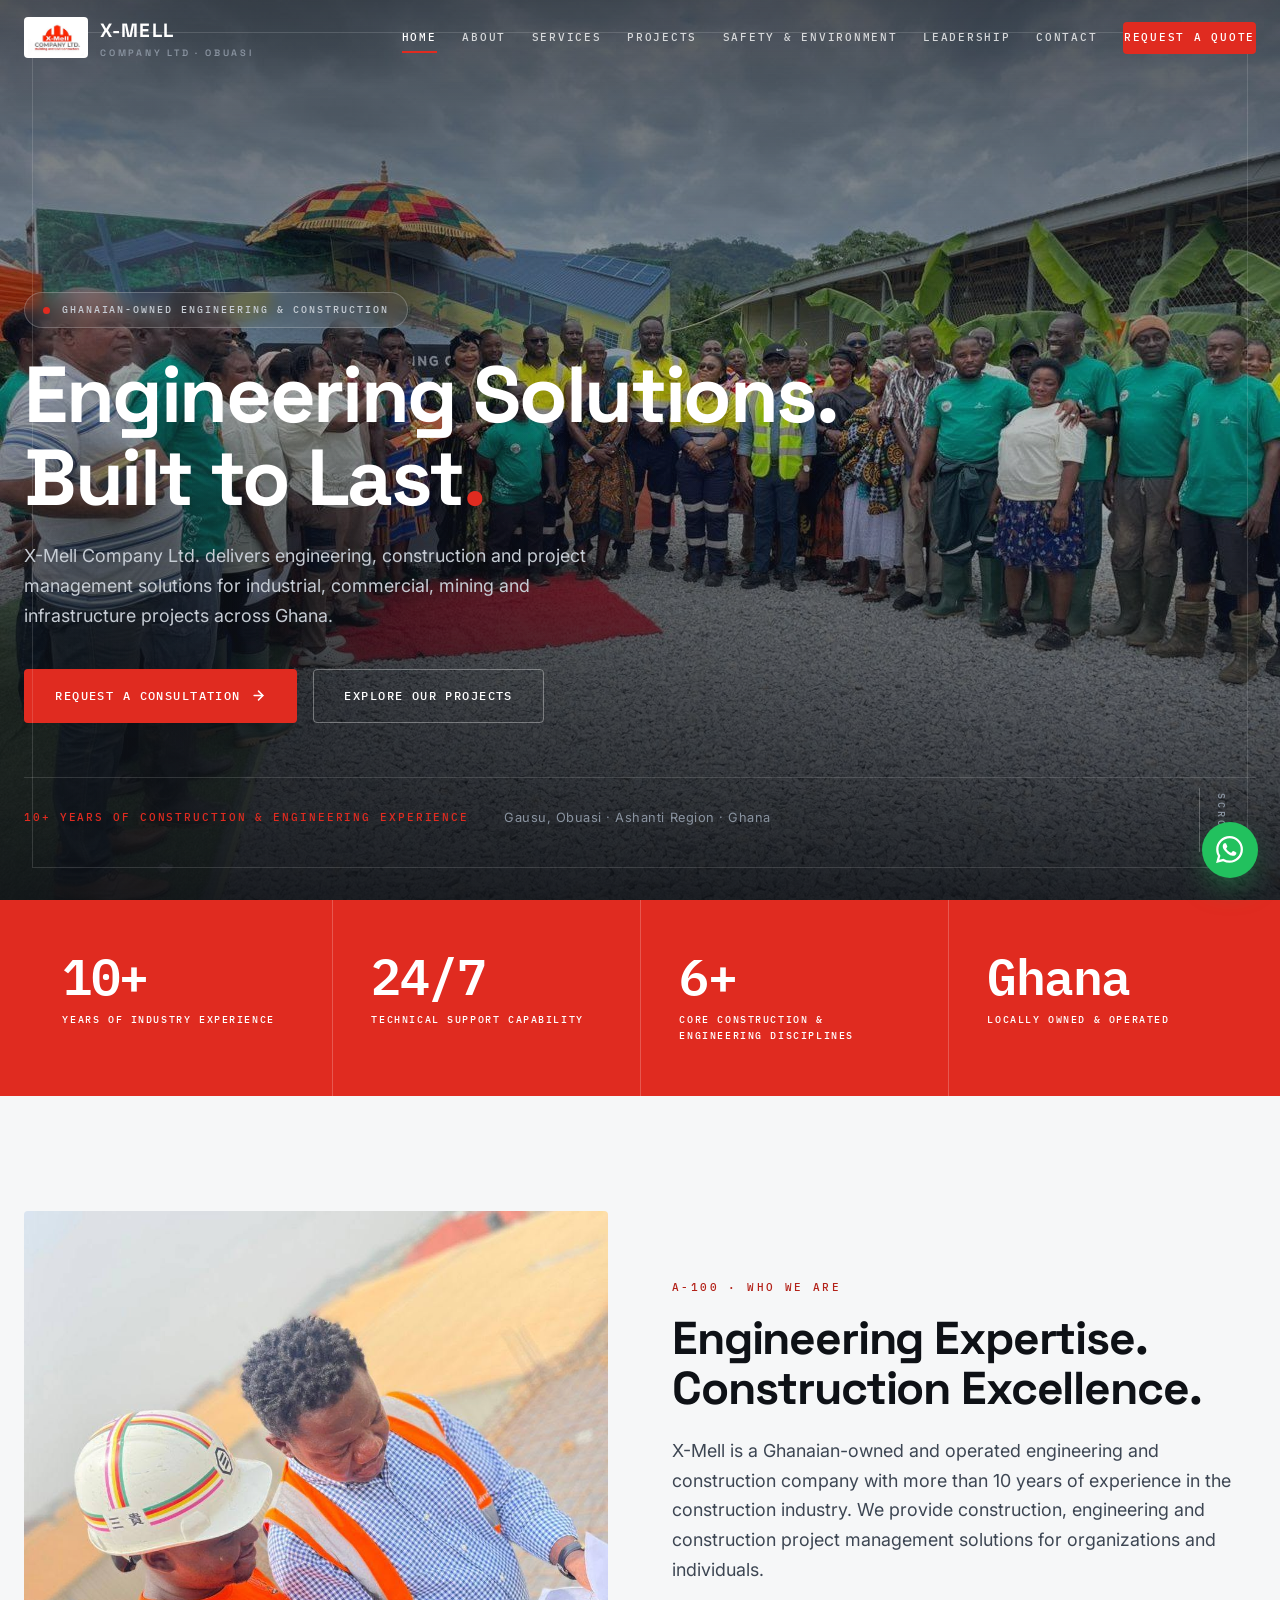
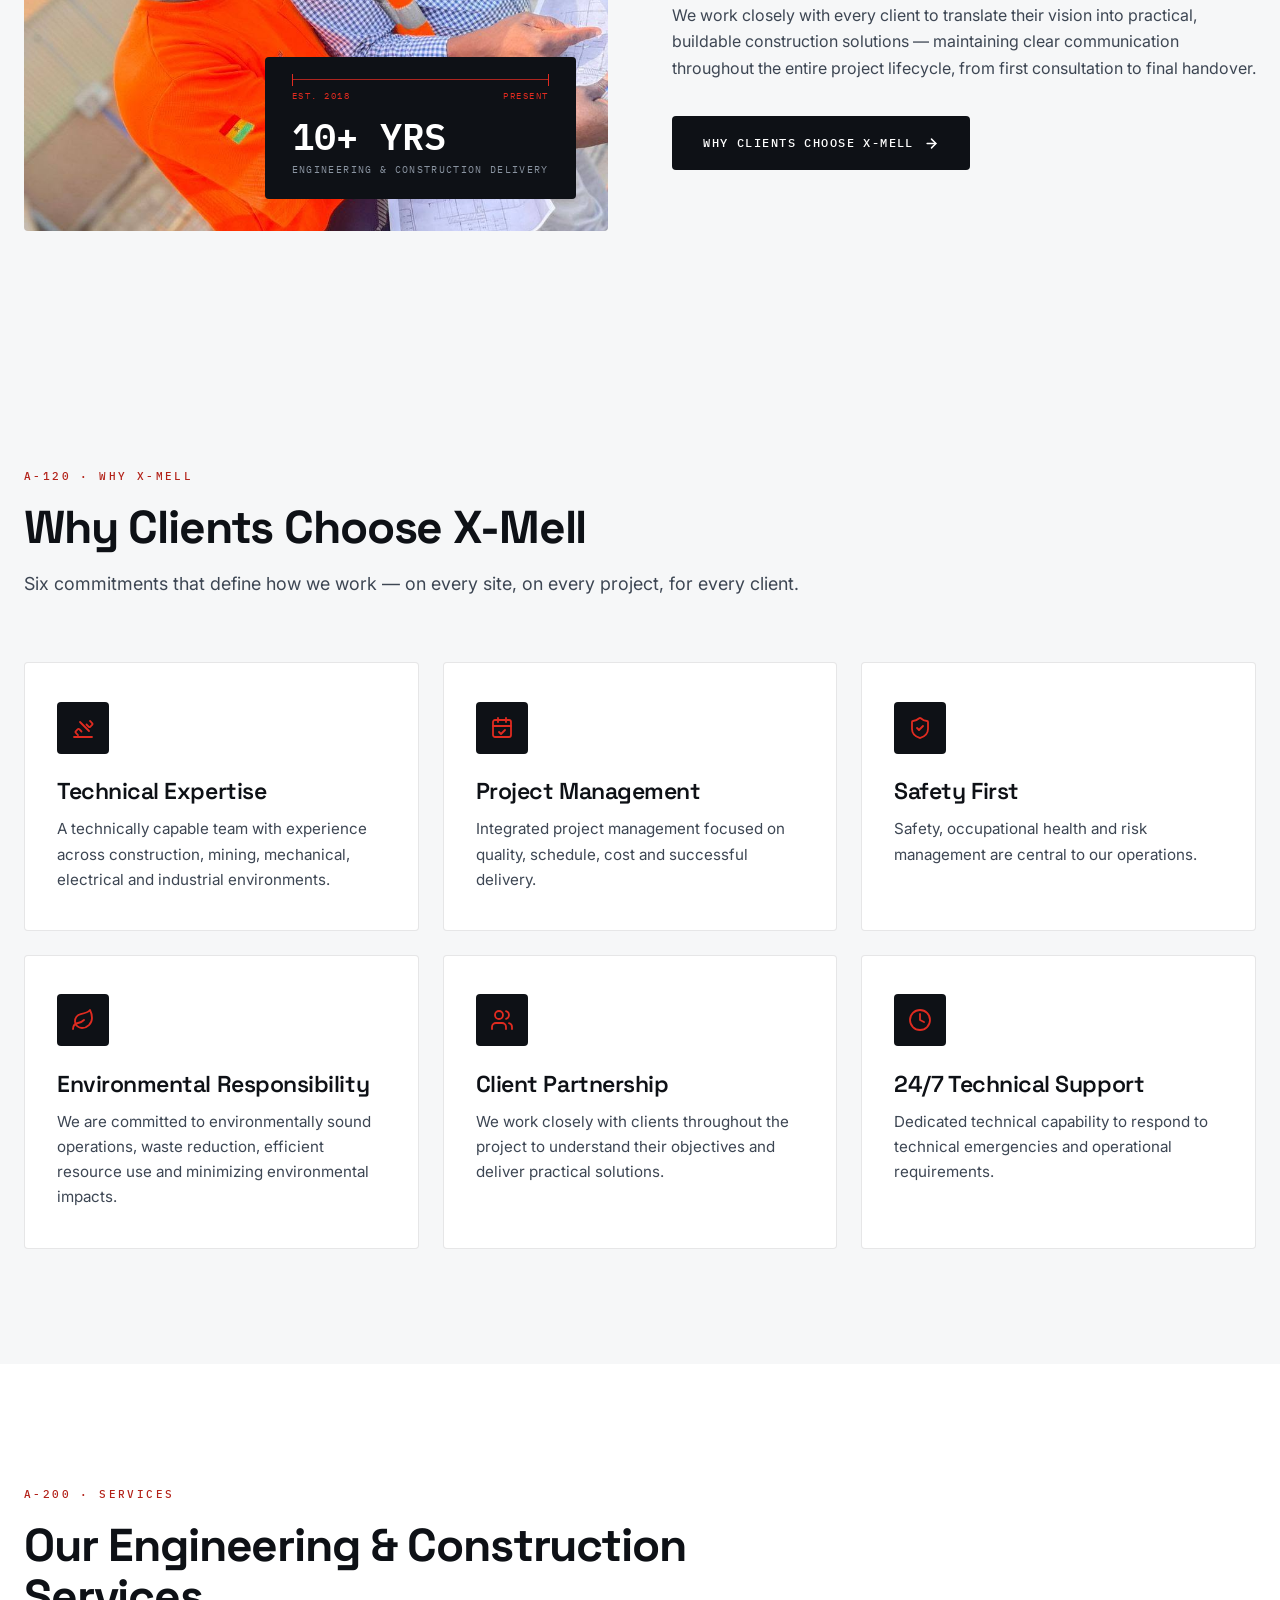
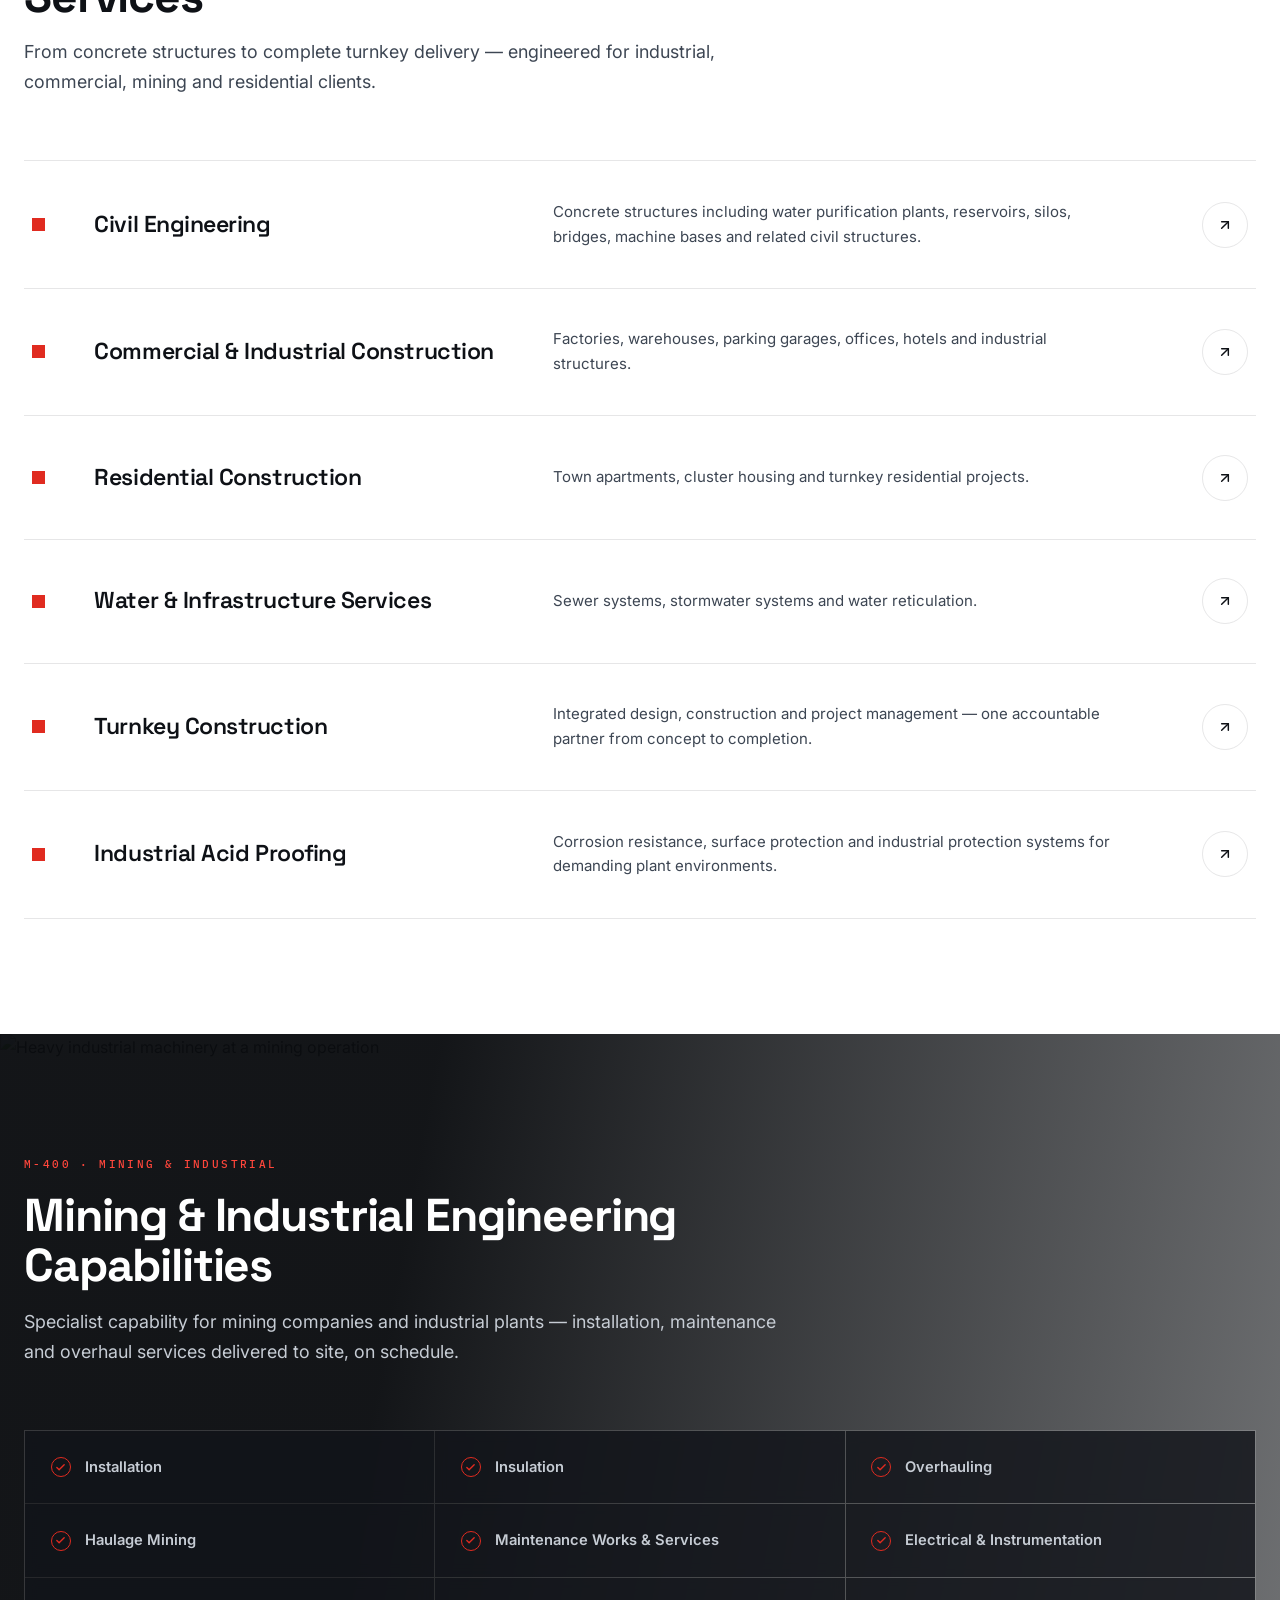
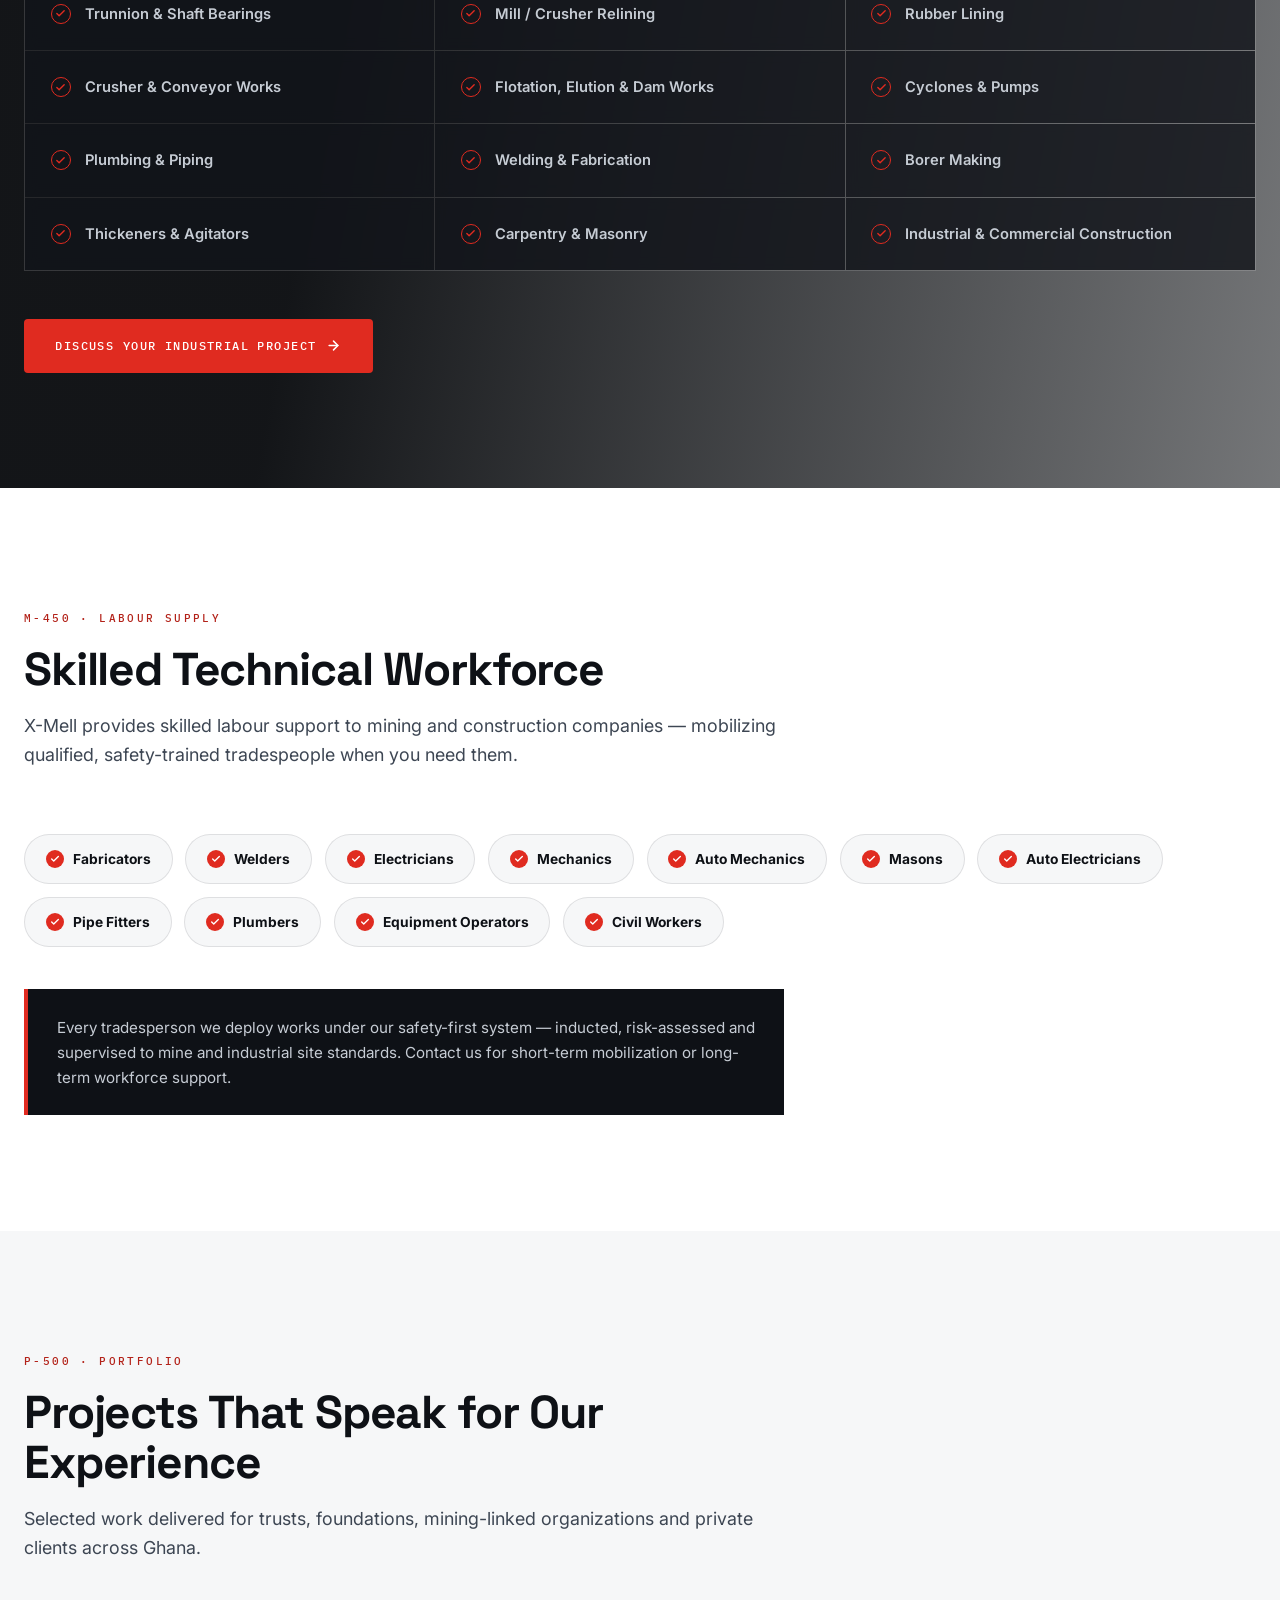
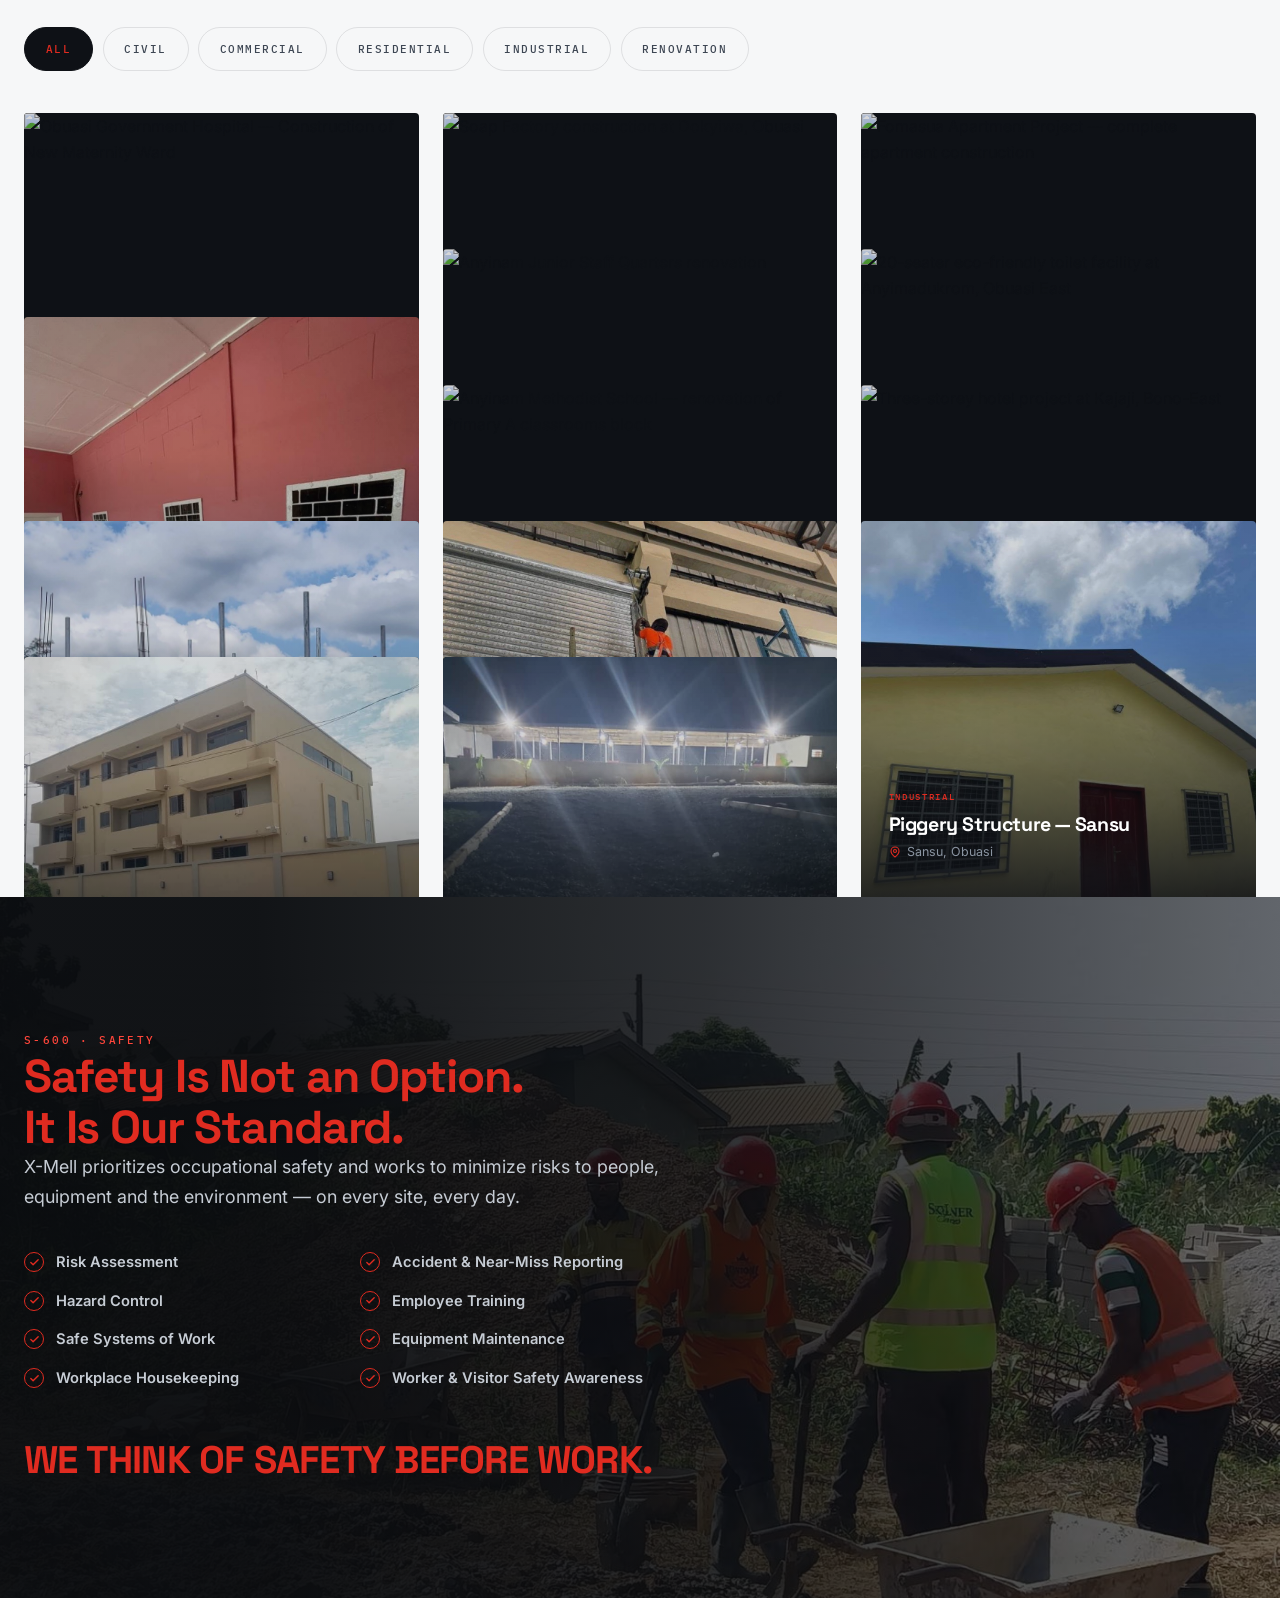
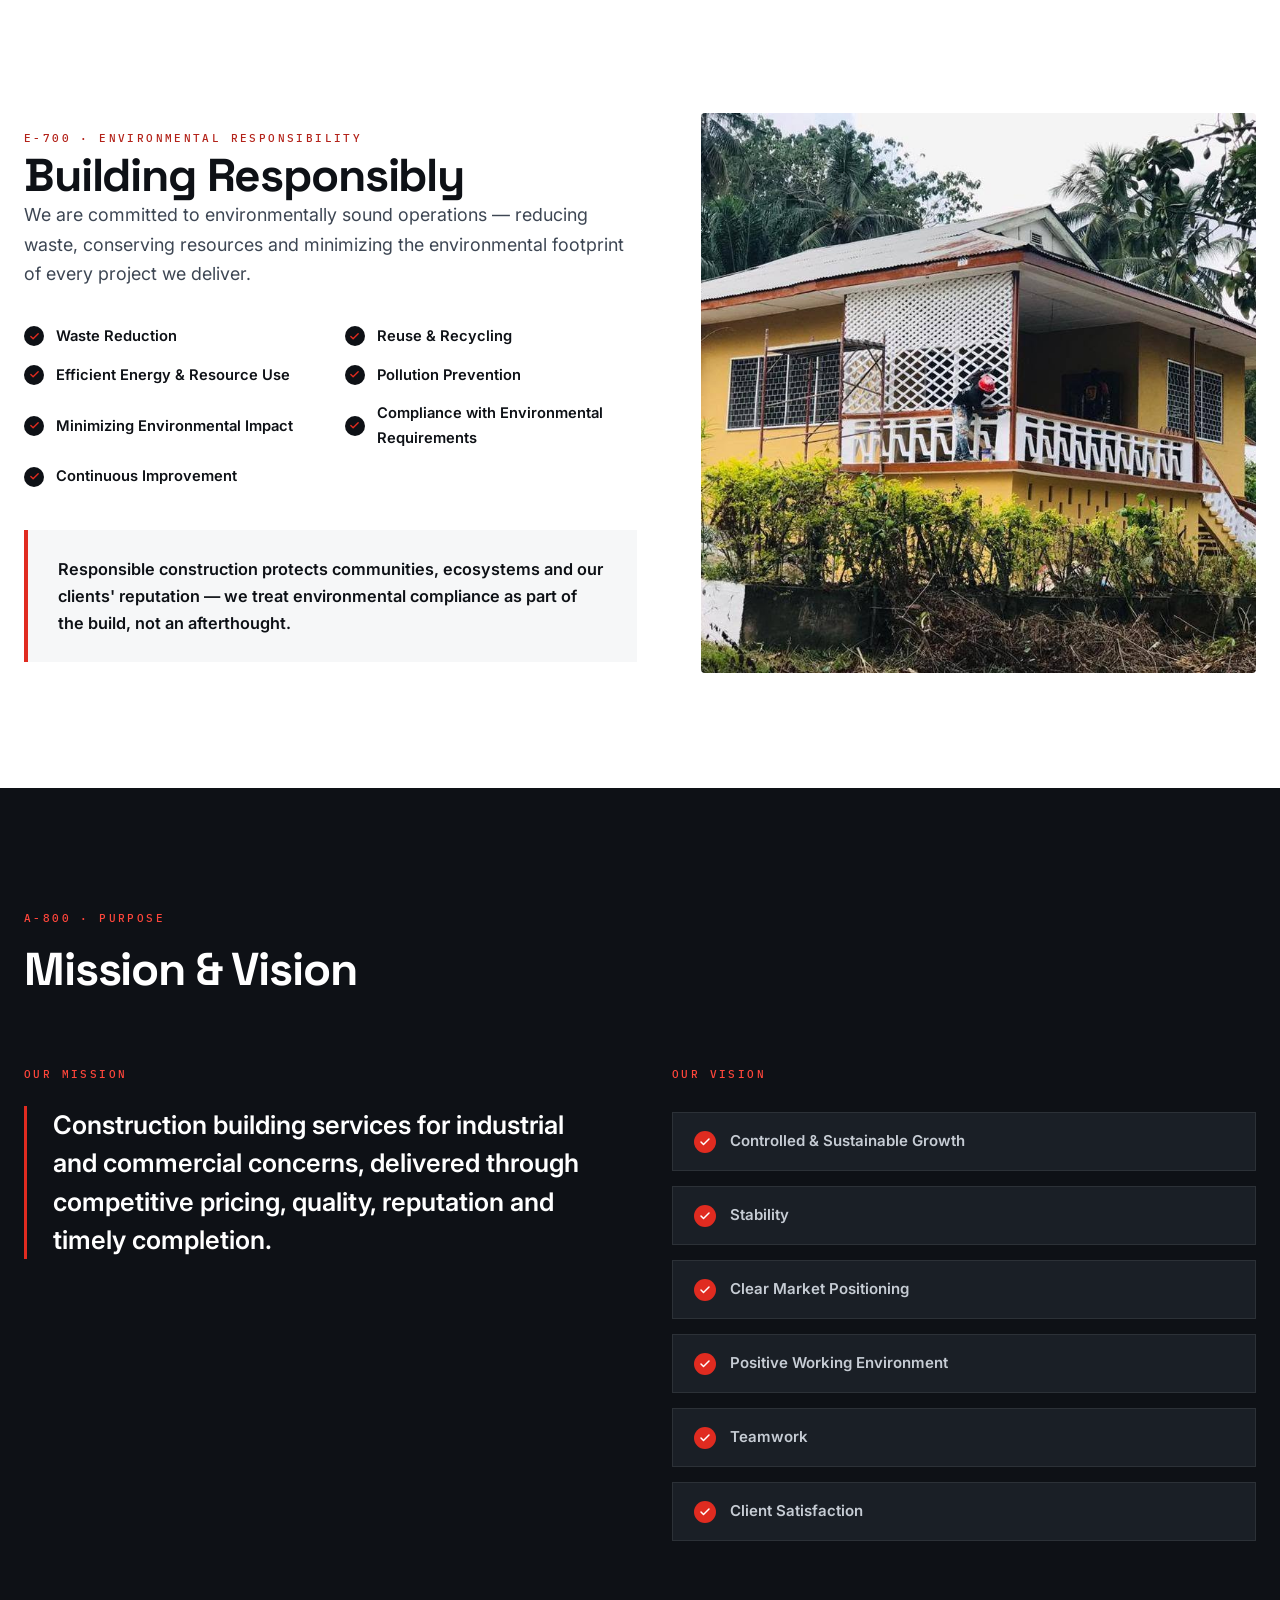
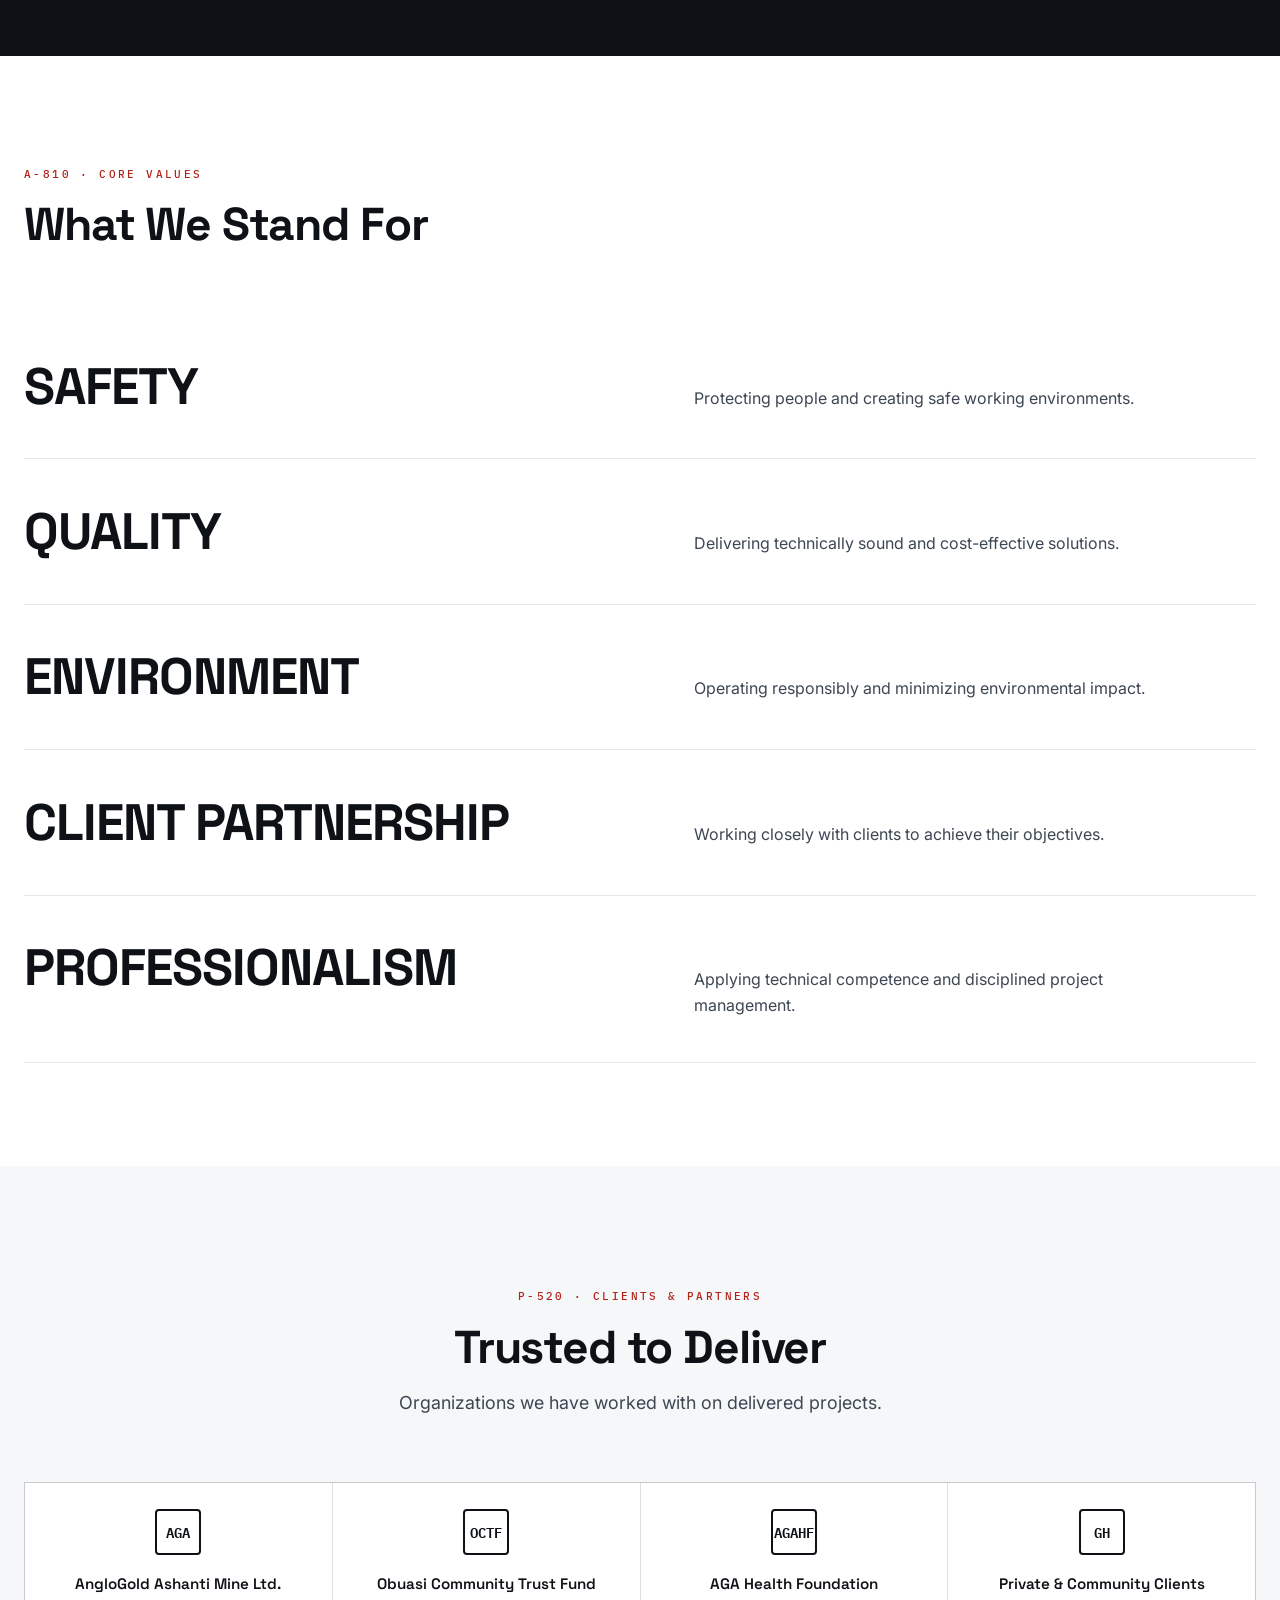
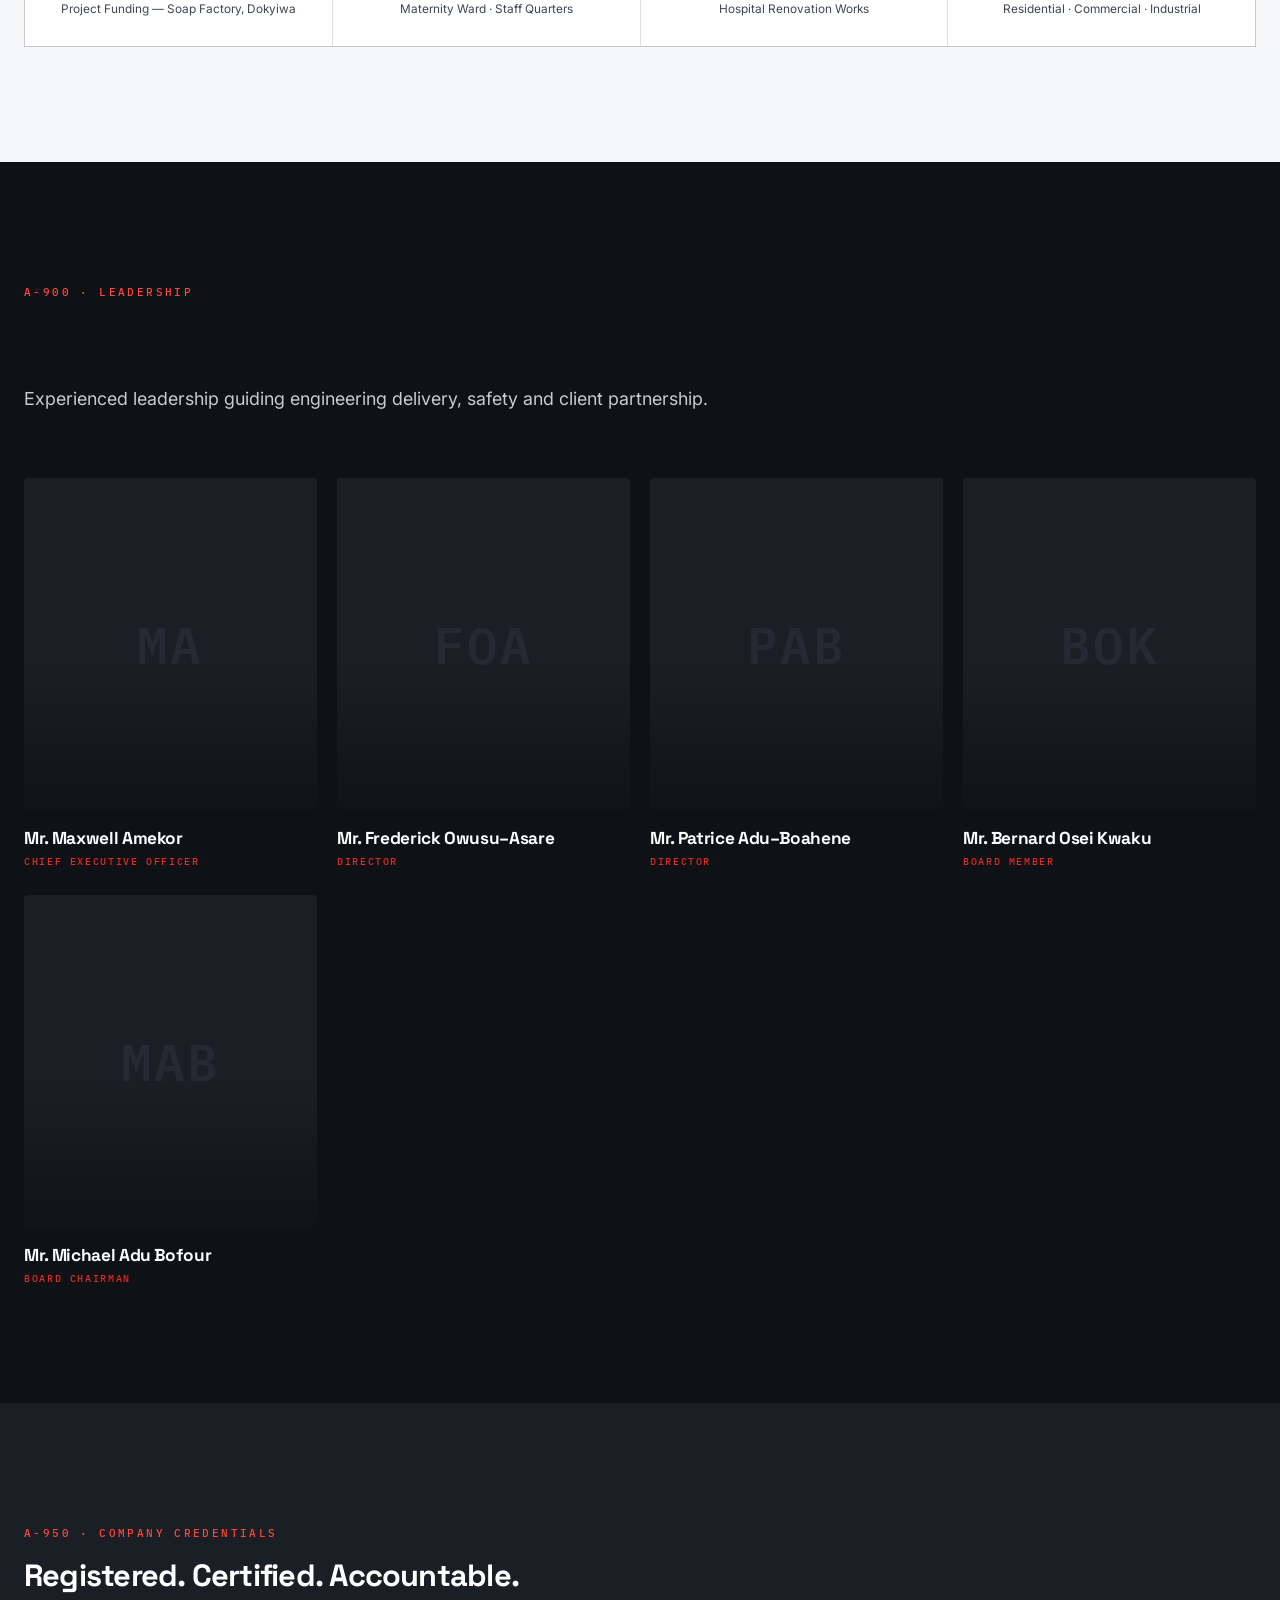
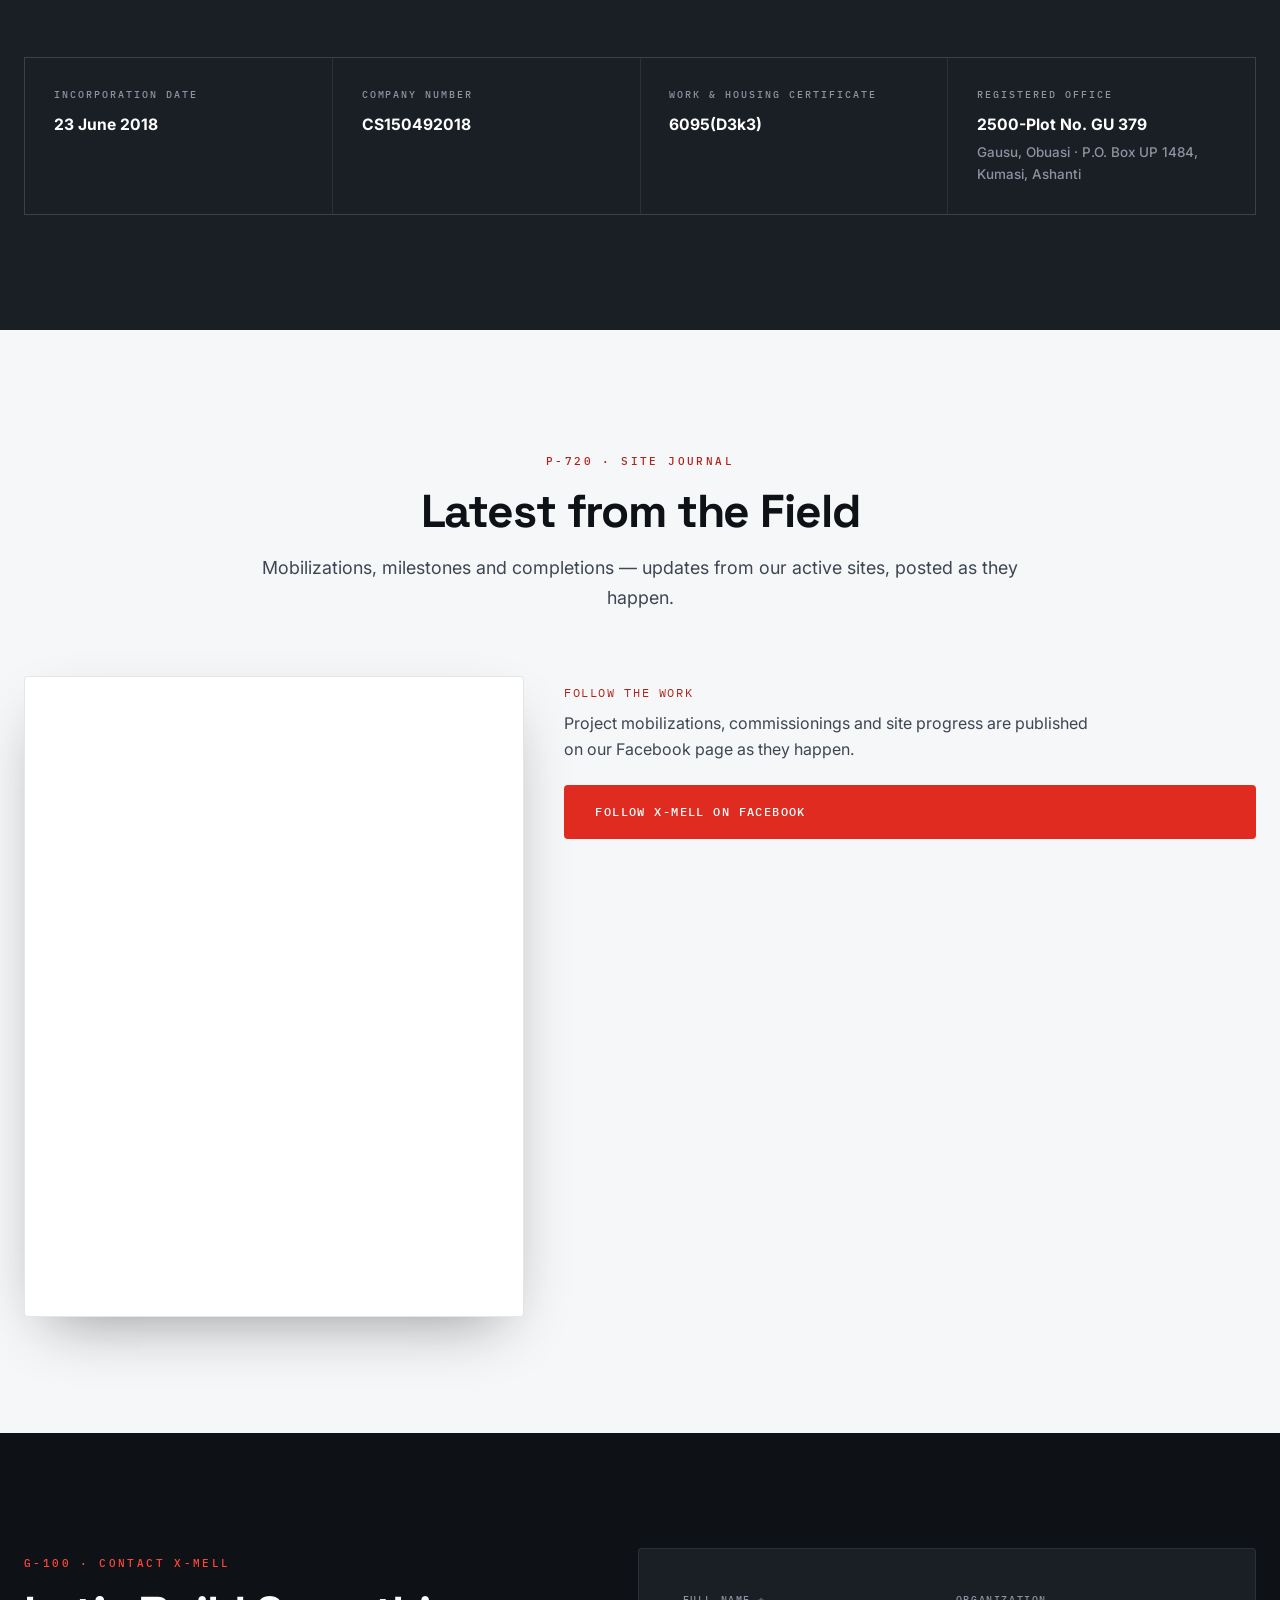
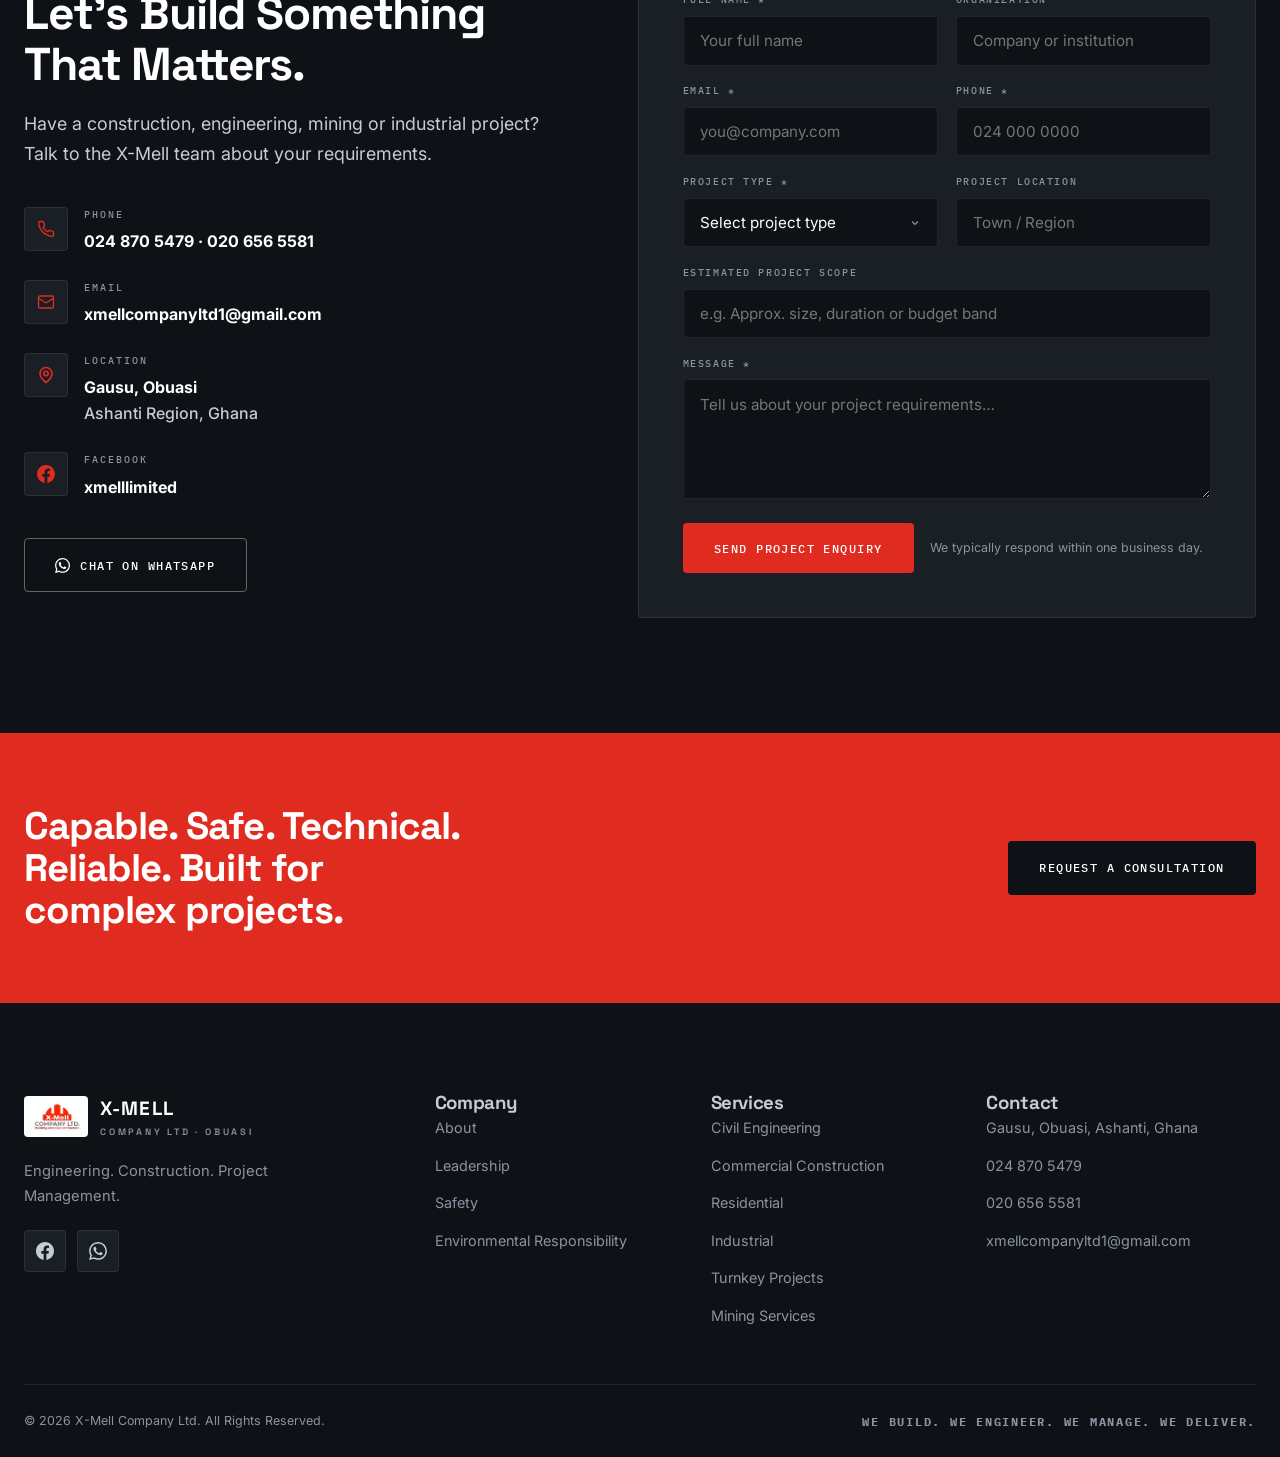
==== commit 4d3b6989: "Add 4 real projects with photo galleries from client portfolio Replace stock portfolio imagery with " ====
--- a/index.html
+++ b/index.html
@@ -461,7 +461,7 @@
           </a>
 
           <a href="projects/aga-health-foundation.html" class="proj-card tall reveal" style="--d:160ms" data-category="renovation">
-            <img src="https://images.unsplash.com/photo-1586773860418-d37222d8fce3?auto=format&fit=crop&w=900&q=80" alt="AGA Health Foundation renovation works at AngloGold Ashanti Mine Hospital" loading="lazy">
+            <img src="assets/images/projects/aga-health-1.jpg" alt="Renovation works at the AngloGold Ashanti Mine Hospital for the AGA Health Foundation" loading="lazy">
             <div class="veil"></div>
             <span class="more"><svg viewBox="0 0 24 24" fill="none" stroke="currentColor" stroke-width="2.4" stroke-linecap="round" stroke-linejoin="round" aria-hidden="true"><path d="M7 17 17 7"/><path d="M7 7h10v10"/></svg></span>
             <div class="body">
@@ -496,8 +496,56 @@
             </div>
           </a>
 
-          <div class="proj-card reveal" style="--d:160ms" data-category="all" aria-label="Other projects across Ghana">
-            <img src="https://images.unsplash.com/photo-1590650516494-0c8e4a4dd67e?auto=format&fit=crop&w=900&q=80" alt="Construction work across Ghana — other X-Mell projects" loading="lazy">
+          <a href="projects/tripump-office-complex.html" class="proj-card reveal" style="--d:80ms" data-category="commercial">
+            <img src="assets/images/projects/tripump-office-1.jpg" alt="Suspended slab pour on the TRI-PUMP Ghana office complex in Obuasi" loading="lazy">
+            <div class="veil"></div>
+            <span class="more"><svg viewBox="0 0 24 24" fill="none" stroke="currentColor" stroke-width="2.4" stroke-linecap="round" stroke-linejoin="round" aria-hidden="true"><path d="M7 17 17 7"/><path d="M7 7h10v10"/></svg></span>
+            <div class="body">
+              <span class="cat">Commercial</span>
+              <h3>TRI-PUMP Ghana Ltd — Office Complex</h3>
+              <span class="loc"><svg viewBox="0 0 24 24" fill="none" stroke="currentColor" stroke-width="2.2" stroke-linecap="round" stroke-linejoin="round" aria-hidden="true"><path d="M20 10c0 6-8 12-8 12s-8-6-8-12a8 8 0 0 1 16 0Z"/><circle cx="12" cy="10" r="3"/></svg> Obuasi, Ashanti</span>
+              <p class="desc">Construction of an office complex for TRI-PUMP Ghana Ltd — concrete frame to full envelope.</p>
+            </div>
+          </a>
+
+          <a href="projects/epiroc-steel-structure.html" class="proj-card reveal" data-category="industrial">
+            <img src="assets/images/projects/epiroc-steel-1.jpg" alt="Steel structure erection for Epiroc Ghana Ltd" loading="lazy">
+            <div class="veil"></div>
+            <span class="more"><svg viewBox="0 0 24 24" fill="none" stroke="currentColor" stroke-width="2.4" stroke-linecap="round" stroke-linejoin="round" aria-hidden="true"><path d="M7 17 17 7"/><path d="M7 7h10v10"/></svg></span>
+            <div class="body">
+              <span class="cat">Industrial</span>
+              <h3>Epiroc Ghana Ltd — Steel Structure</h3>
+              <span class="loc"><svg viewBox="0 0 24 24" fill="none" stroke="currentColor" stroke-width="2.2" stroke-linecap="round" stroke-linejoin="round" aria-hidden="true"><path d="M20 10c0 6-8 12-8 12s-8-6-8-12a8 8 0 0 1 16 0Z"/><circle cx="12" cy="10" r="3"/></svg> Ghana</span>
+              <p class="desc">Erection of a structural steel structure for Epiroc Ghana Ltd, to engineering specification.</p>
+            </div>
+          </a>
+
+          <a href="projects/piggery-sansu-anglogold.html" class="proj-card reveal" style="--d:80ms" data-category="industrial">
+            <img src="assets/images/projects/piggery-sansu-2.jpg" alt="Piggery structure construction at Sansu for AngloGold Ashanti Mine" loading="lazy">
+            <div class="veil"></div>
+            <span class="more"><svg viewBox="0 0 24 24" fill="none" stroke="currentColor" stroke-width="2.4" stroke-linecap="round" stroke-linejoin="round" aria-hidden="true"><path d="M7 17 17 7"/><path d="M7 7h10v10"/></svg></span>
+            <div class="body">
+              <span class="cat">Industrial</span>
+              <h3>Piggery Structure — Sansu</h3>
+              <span class="loc"><svg viewBox="0 0 24 24" fill="none" stroke="currentColor" stroke-width="2.2" stroke-linecap="round" stroke-linejoin="round" aria-hidden="true"><path d="M20 10c0 6-8 12-8 12s-8-6-8-12a8 8 0 0 1 16 0Z"/><circle cx="12" cy="10" r="3"/></svg> Sansu, Obuasi</span>
+              <p class="desc">Construction of a piggery structure at Sansu, delivered for AngloGold Ashanti Mine.</p>
+            </div>
+          </a>
+
+          <a href="projects/kajeji-private-property.html" class="proj-card reveal" data-category="residential">
+            <img src="assets/images/projects/kajeji-property-1.jpg" alt="Private residence under construction at Kajeji for Mr. Emmanuel Ankamah" loading="lazy">
+            <div class="veil"></div>
+            <span class="more"><svg viewBox="0 0 24 24" fill="none" stroke="currentColor" stroke-width="2.4" stroke-linecap="round" stroke-linejoin="round" aria-hidden="true"><path d="M7 17 17 7"/><path d="M7 7h10v10"/></svg></span>
+            <div class="body">
+              <span class="cat">Residential</span>
+              <h3>Private Residence — Kajeji</h3>
+              <span class="loc"><svg viewBox="0 0 24 24" fill="none" stroke="currentColor" stroke-width="2.2" stroke-linecap="round" stroke-linejoin="round" aria-hidden="true"><path d="M20 10c0 6-8 12-8 12s-8-6-8-12a8 8 0 0 1 16 0Z"/><circle cx="12" cy="10" r="3"/></svg> Kajeji, Ghana</span>
+              <p class="desc">Construction of a private property for Mr. Emmanuel Ankamah, former AngloGold Ashanti Finance Officer.</p>
+            </div>
+          </a>
+
+          <div class="proj-card reveal" style="--d:80ms" data-category="all" aria-label="Other projects across Ghana">
+            <img src="assets/images/projects/piggery-sansu-3.jpg" alt="X-Mell construction works in progress across Ghana" loading="lazy">
             <div class="veil"></div>
             <div class="body">
               <span class="cat">Nationwide Delivery</span>
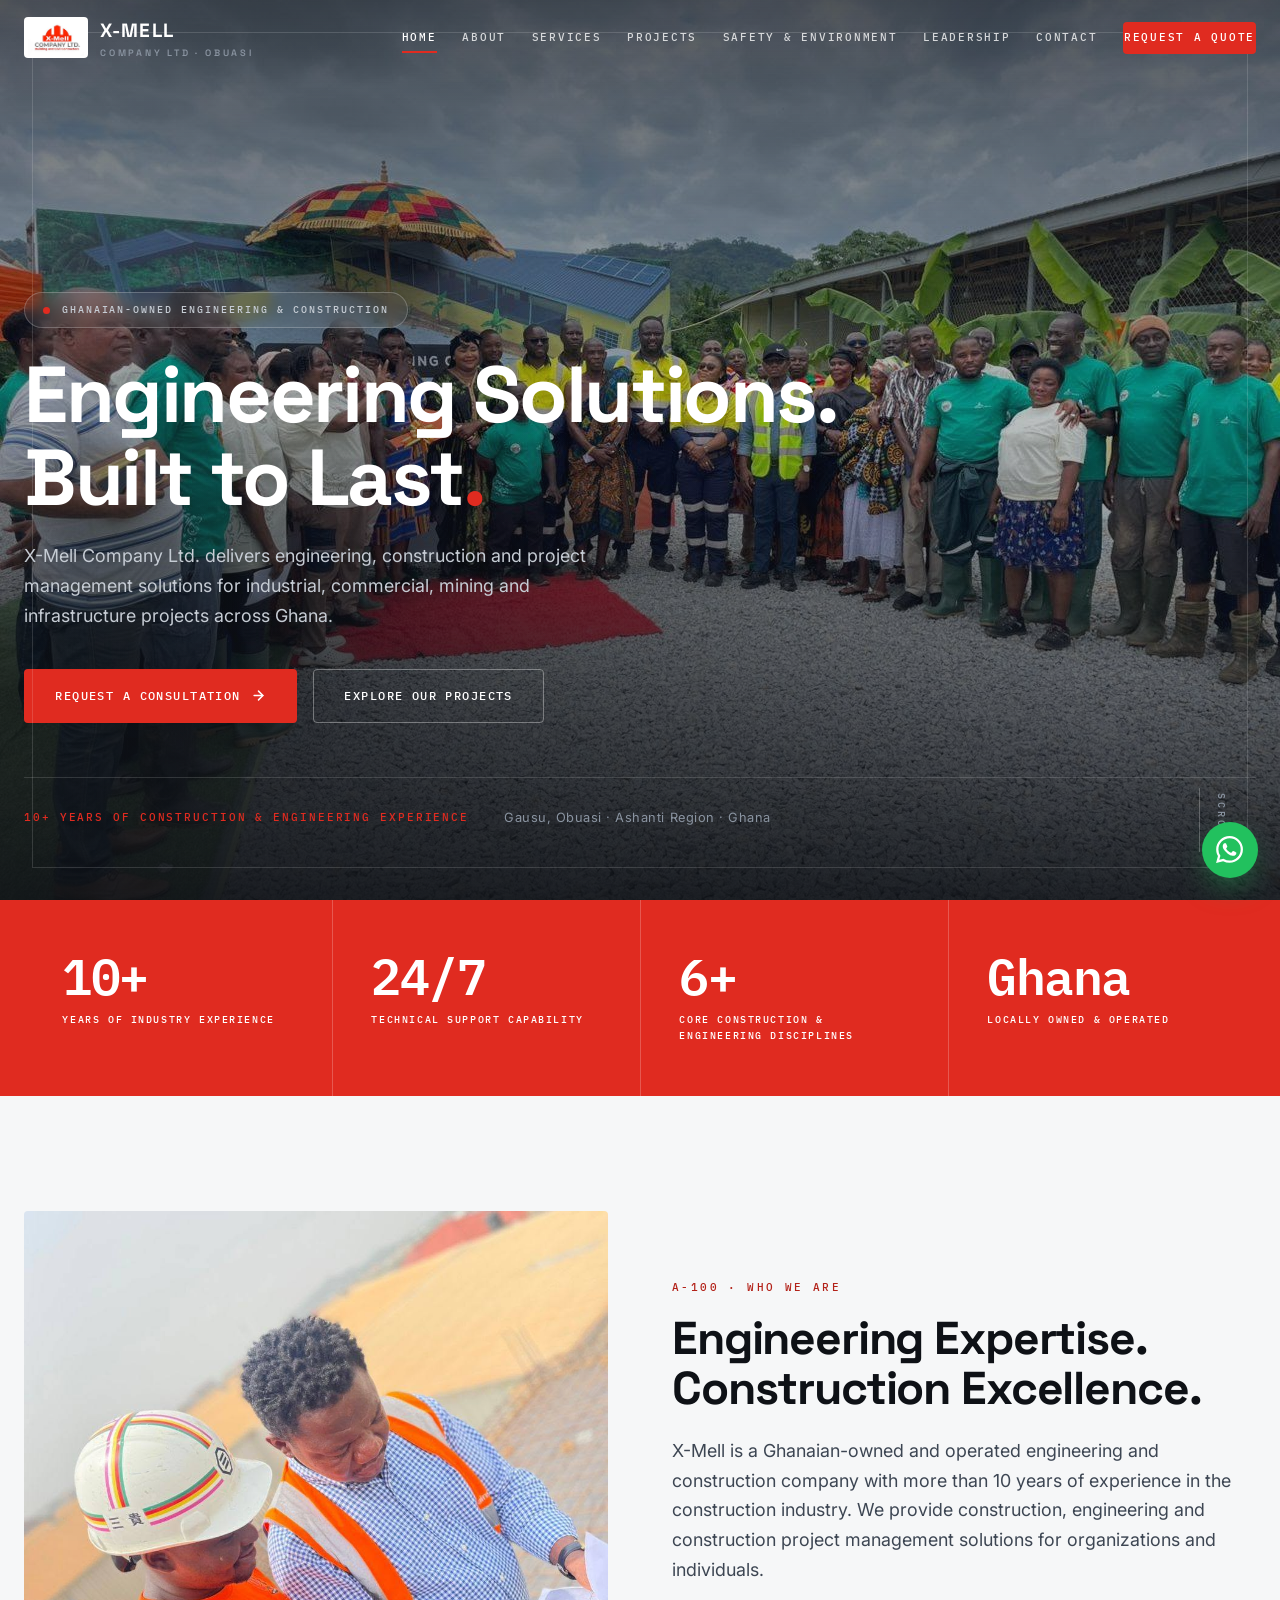
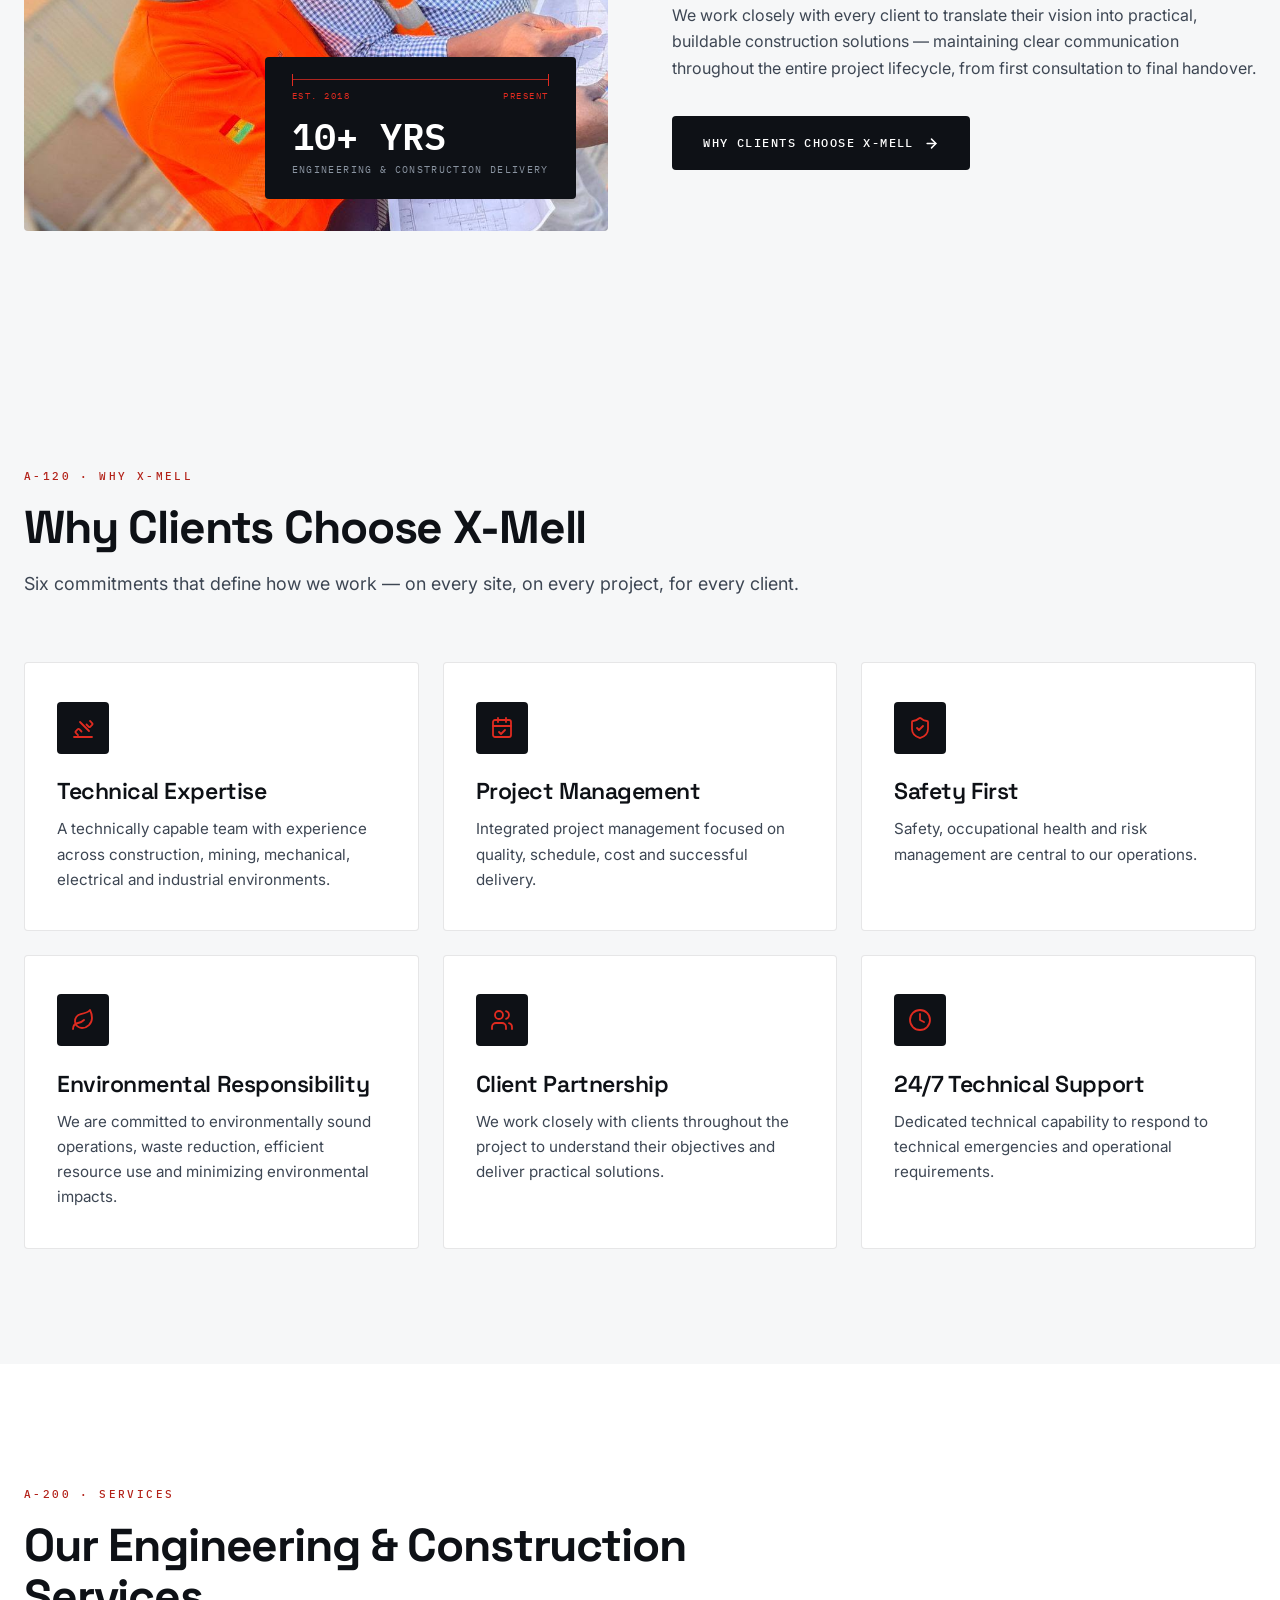
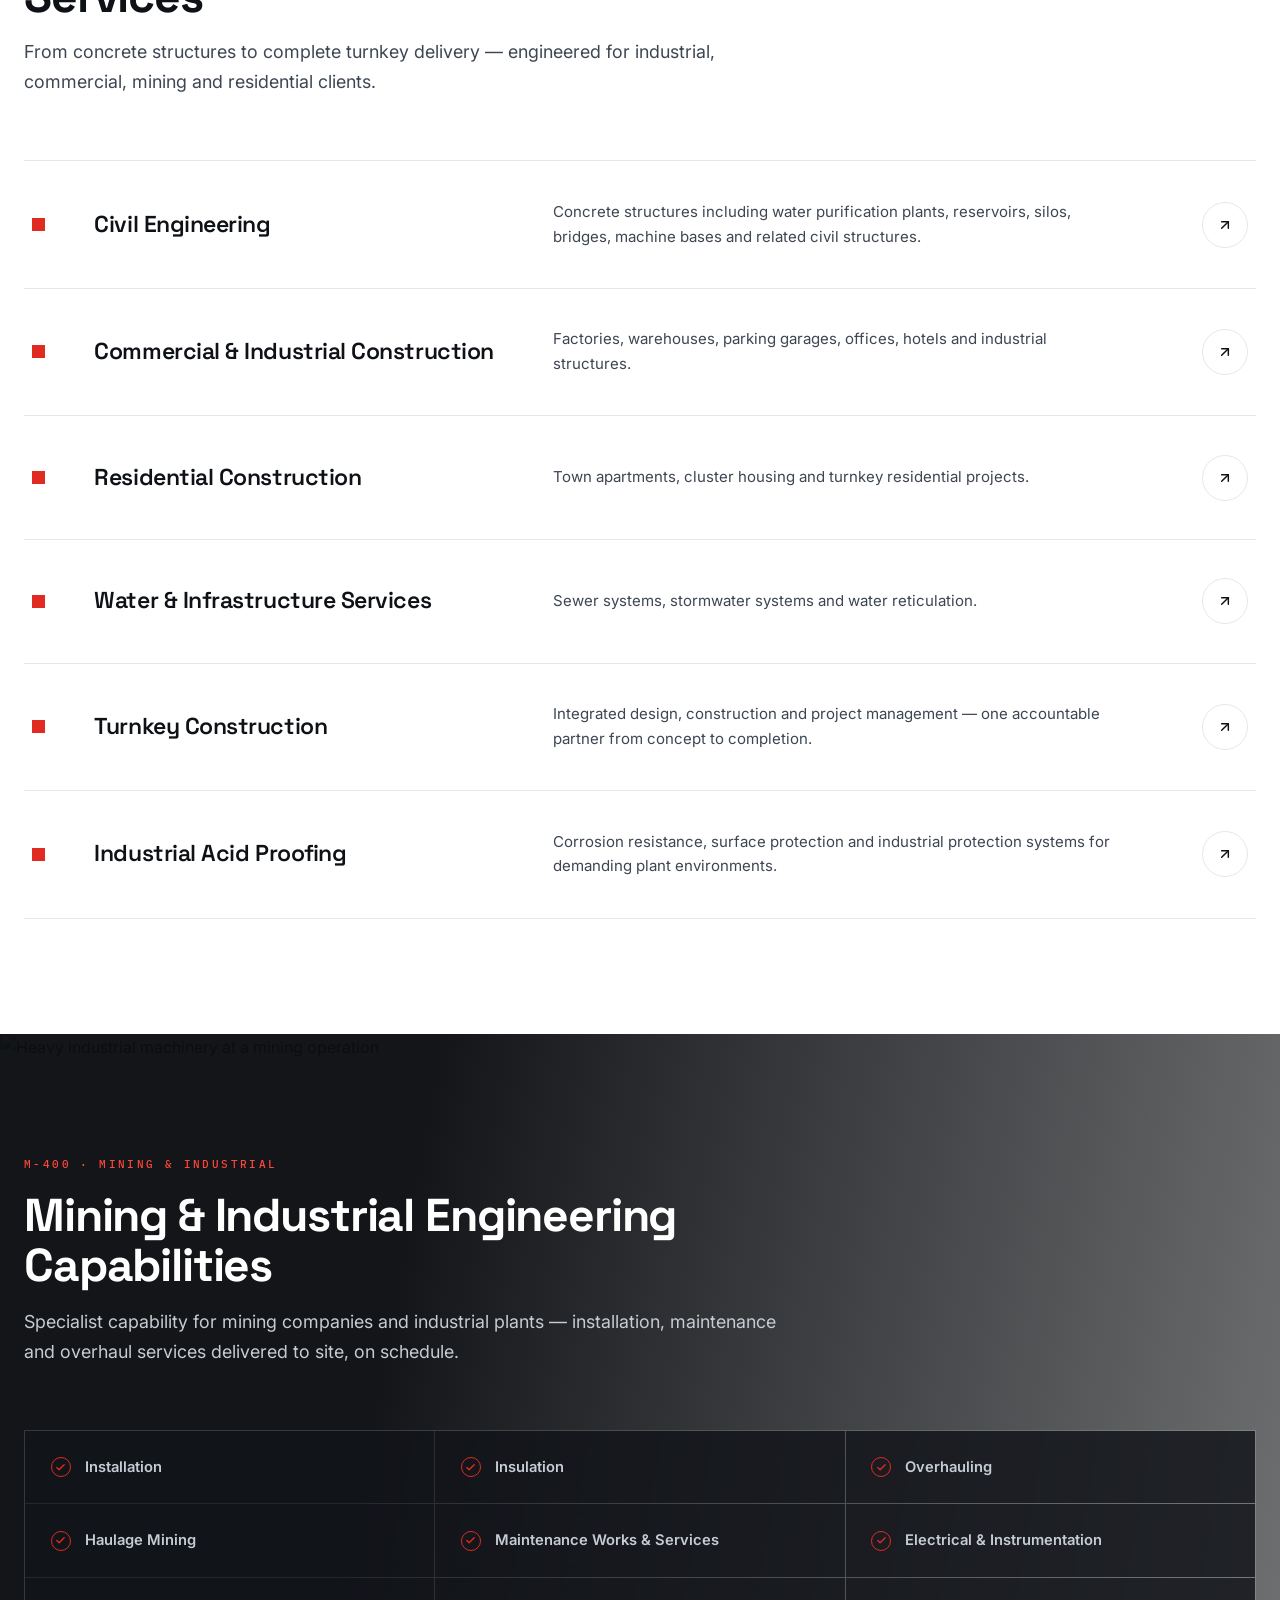
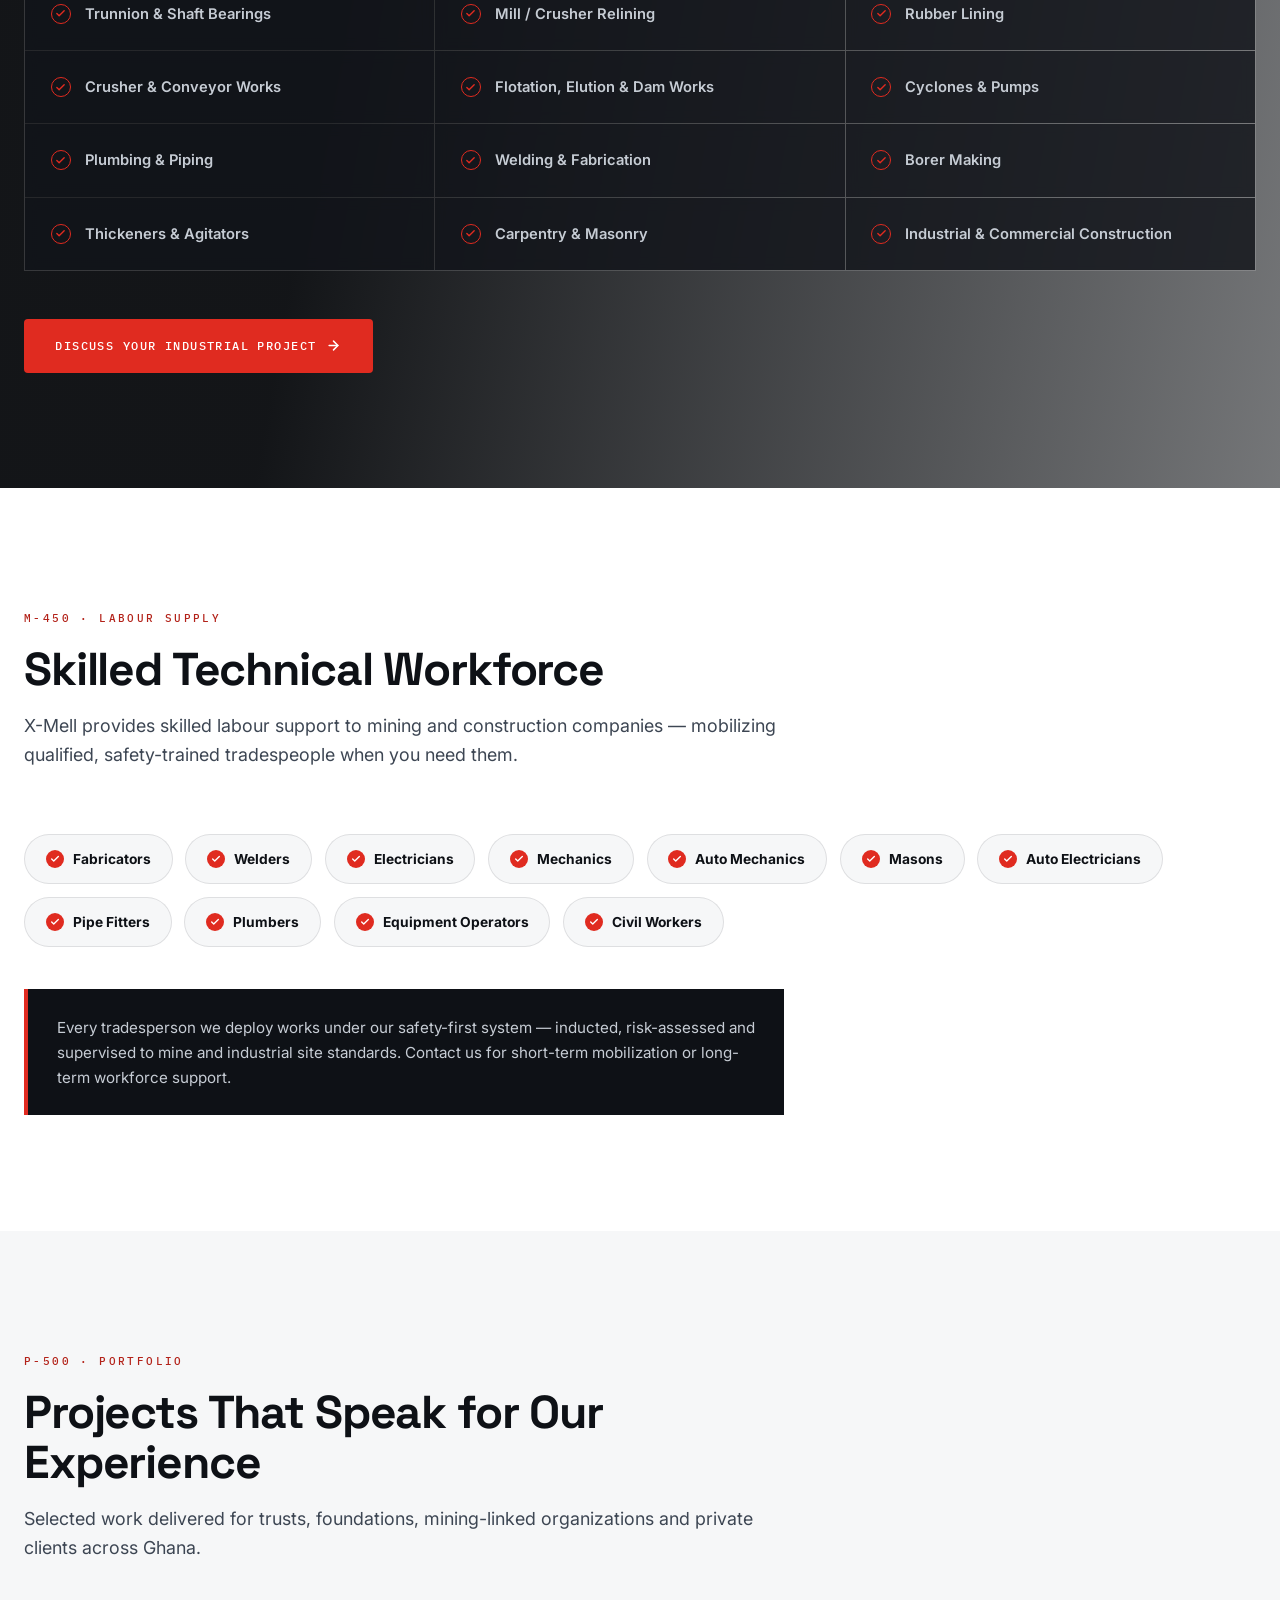
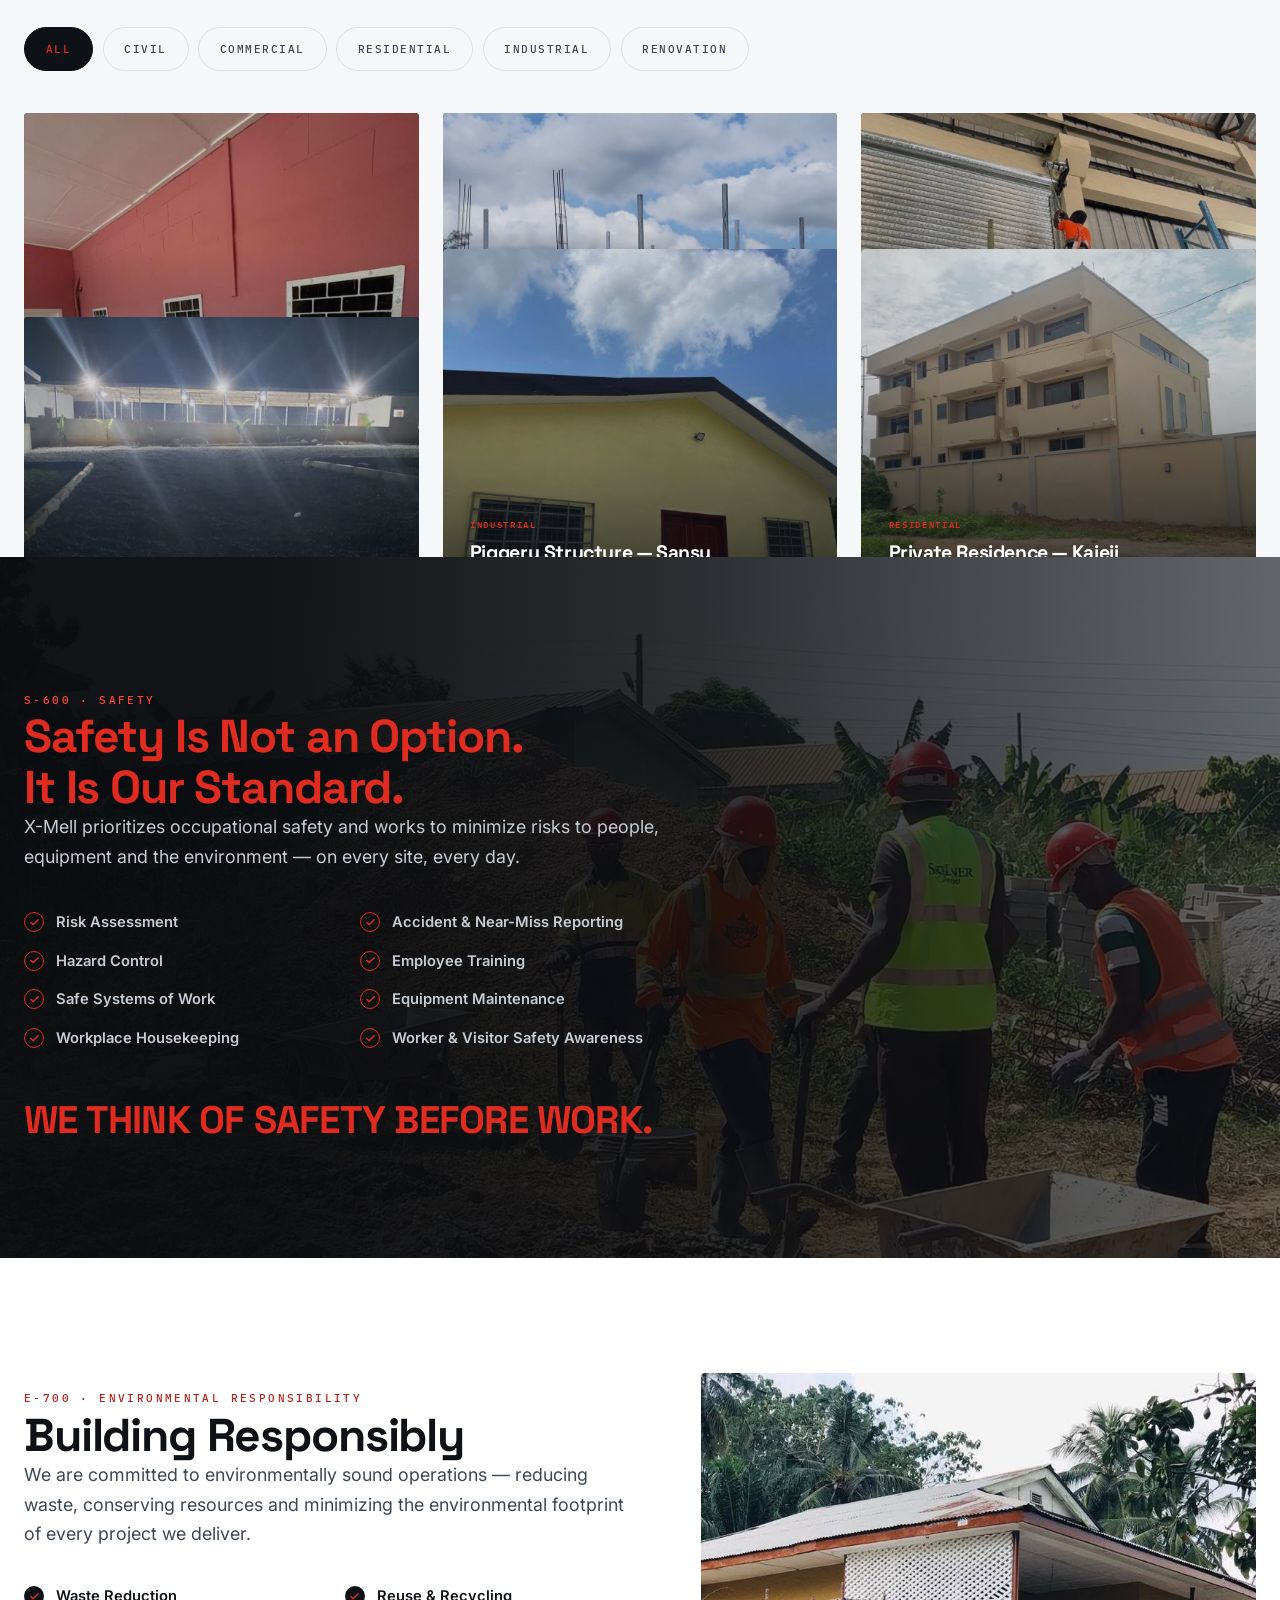
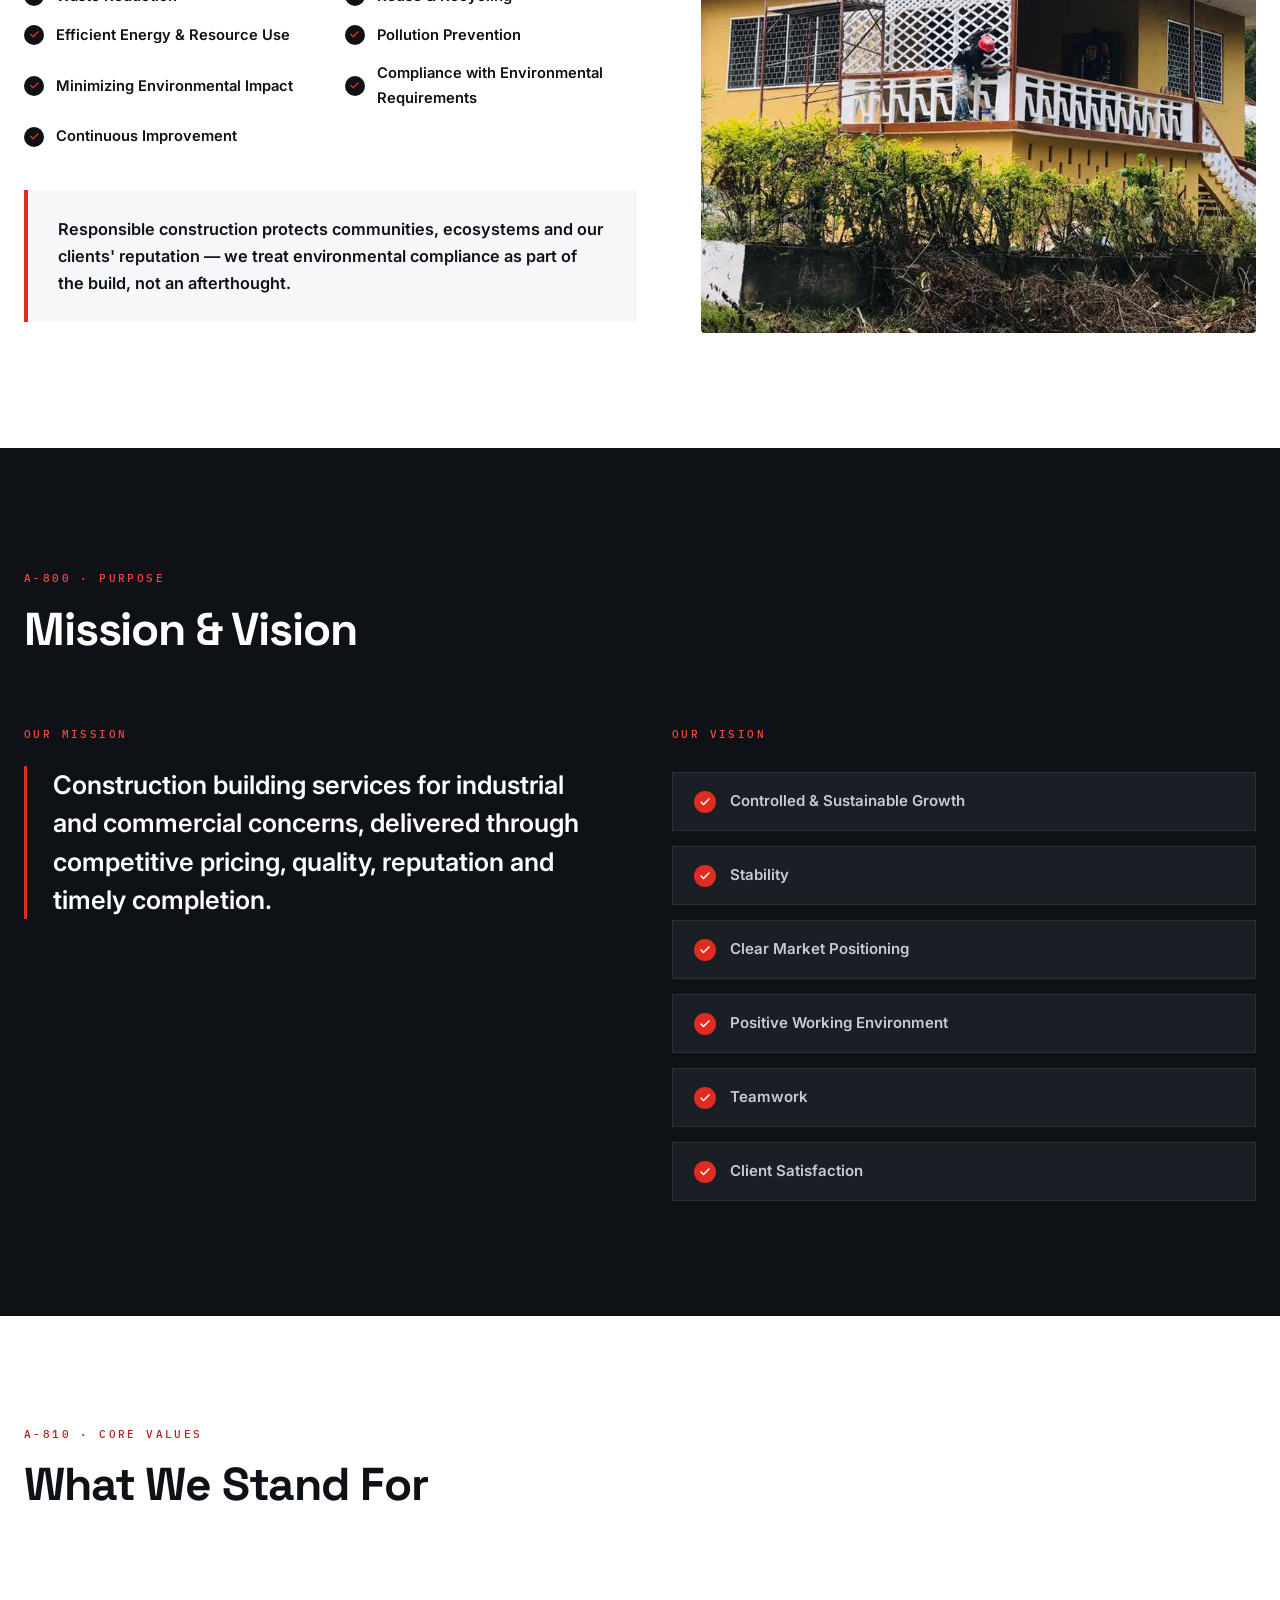
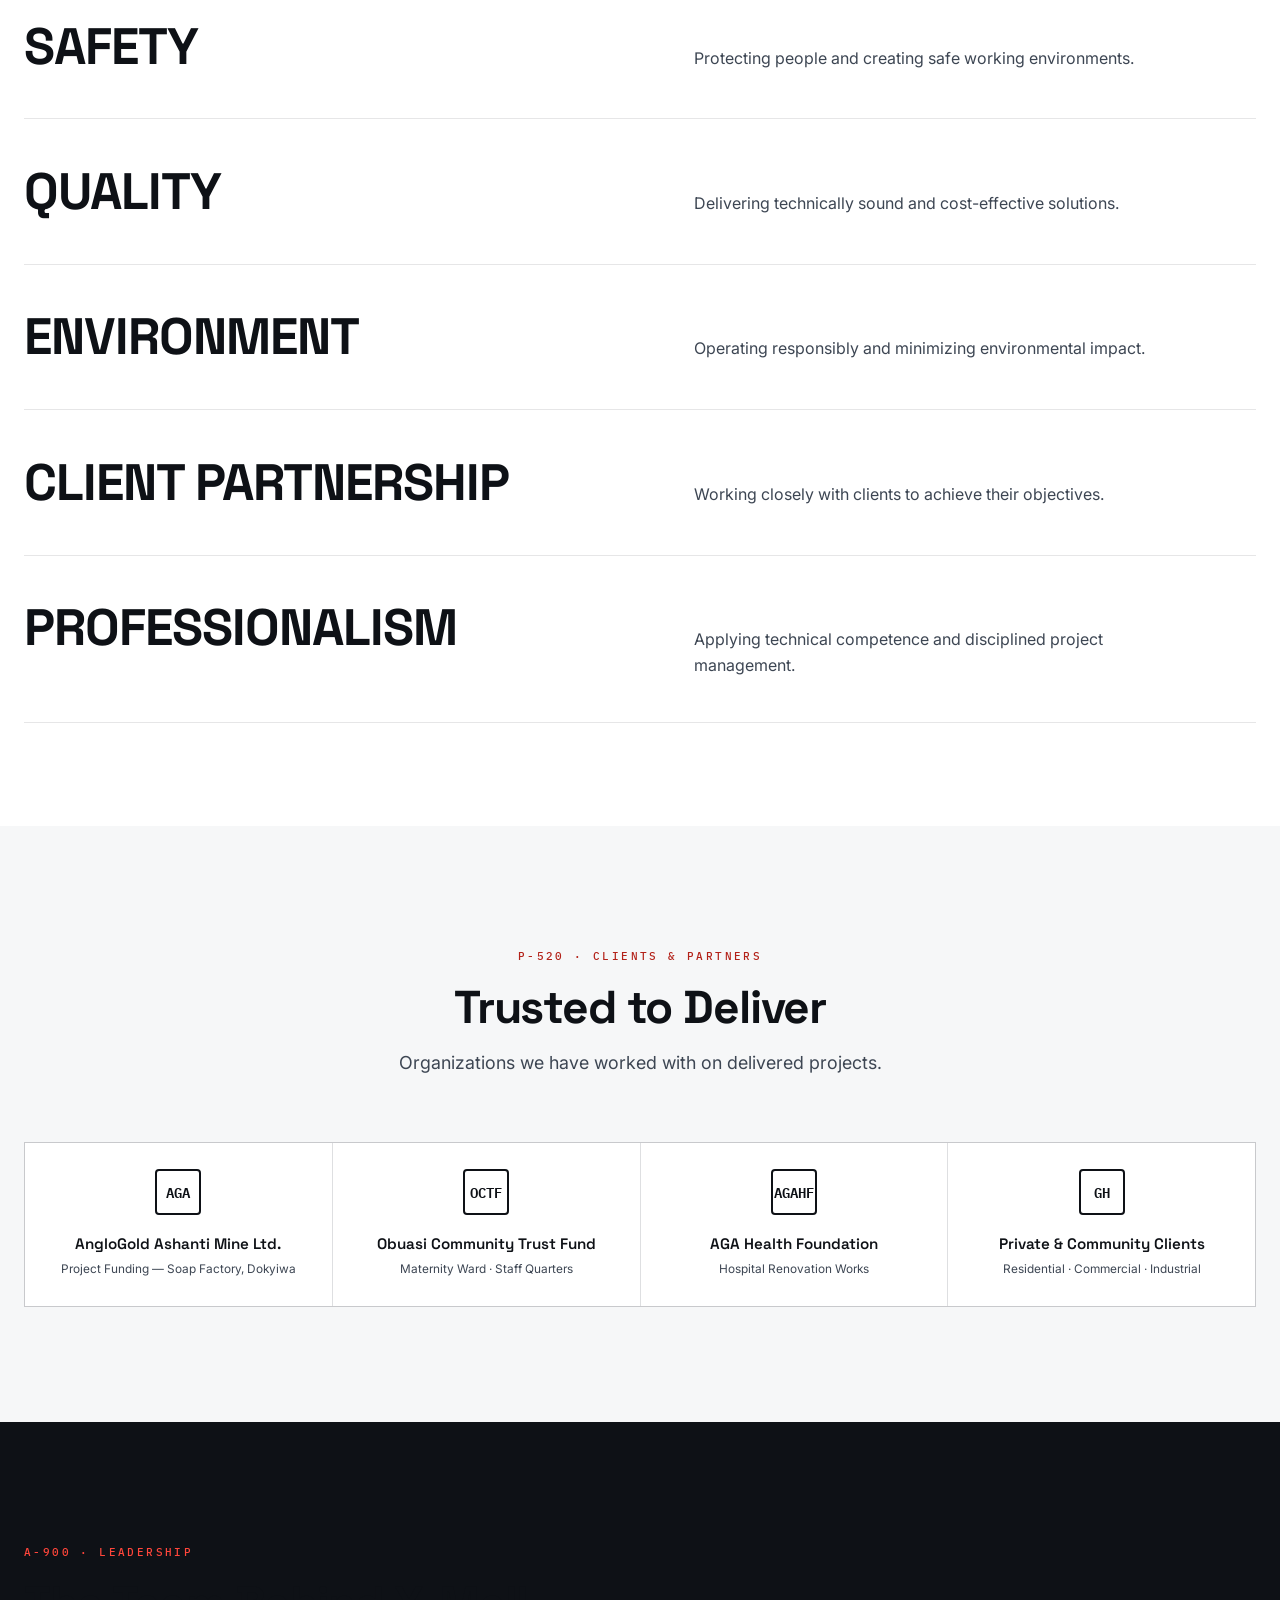
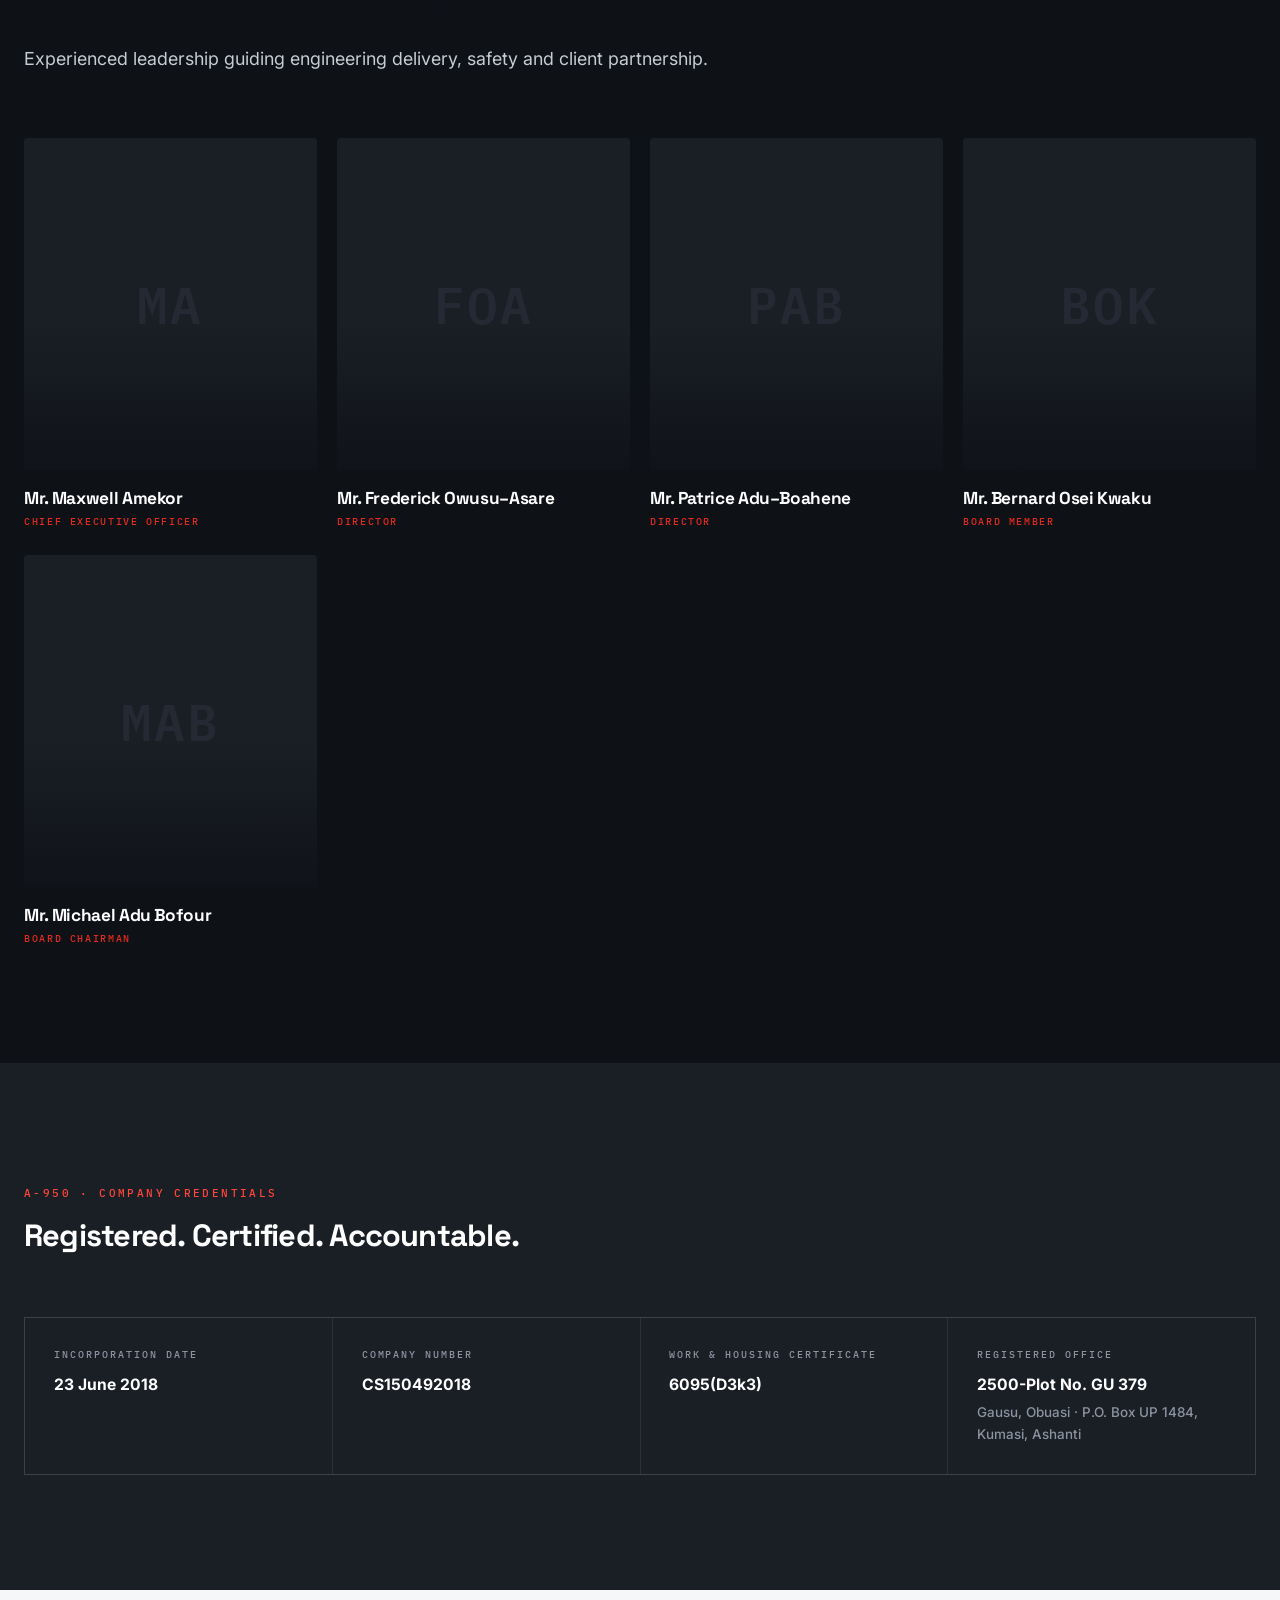
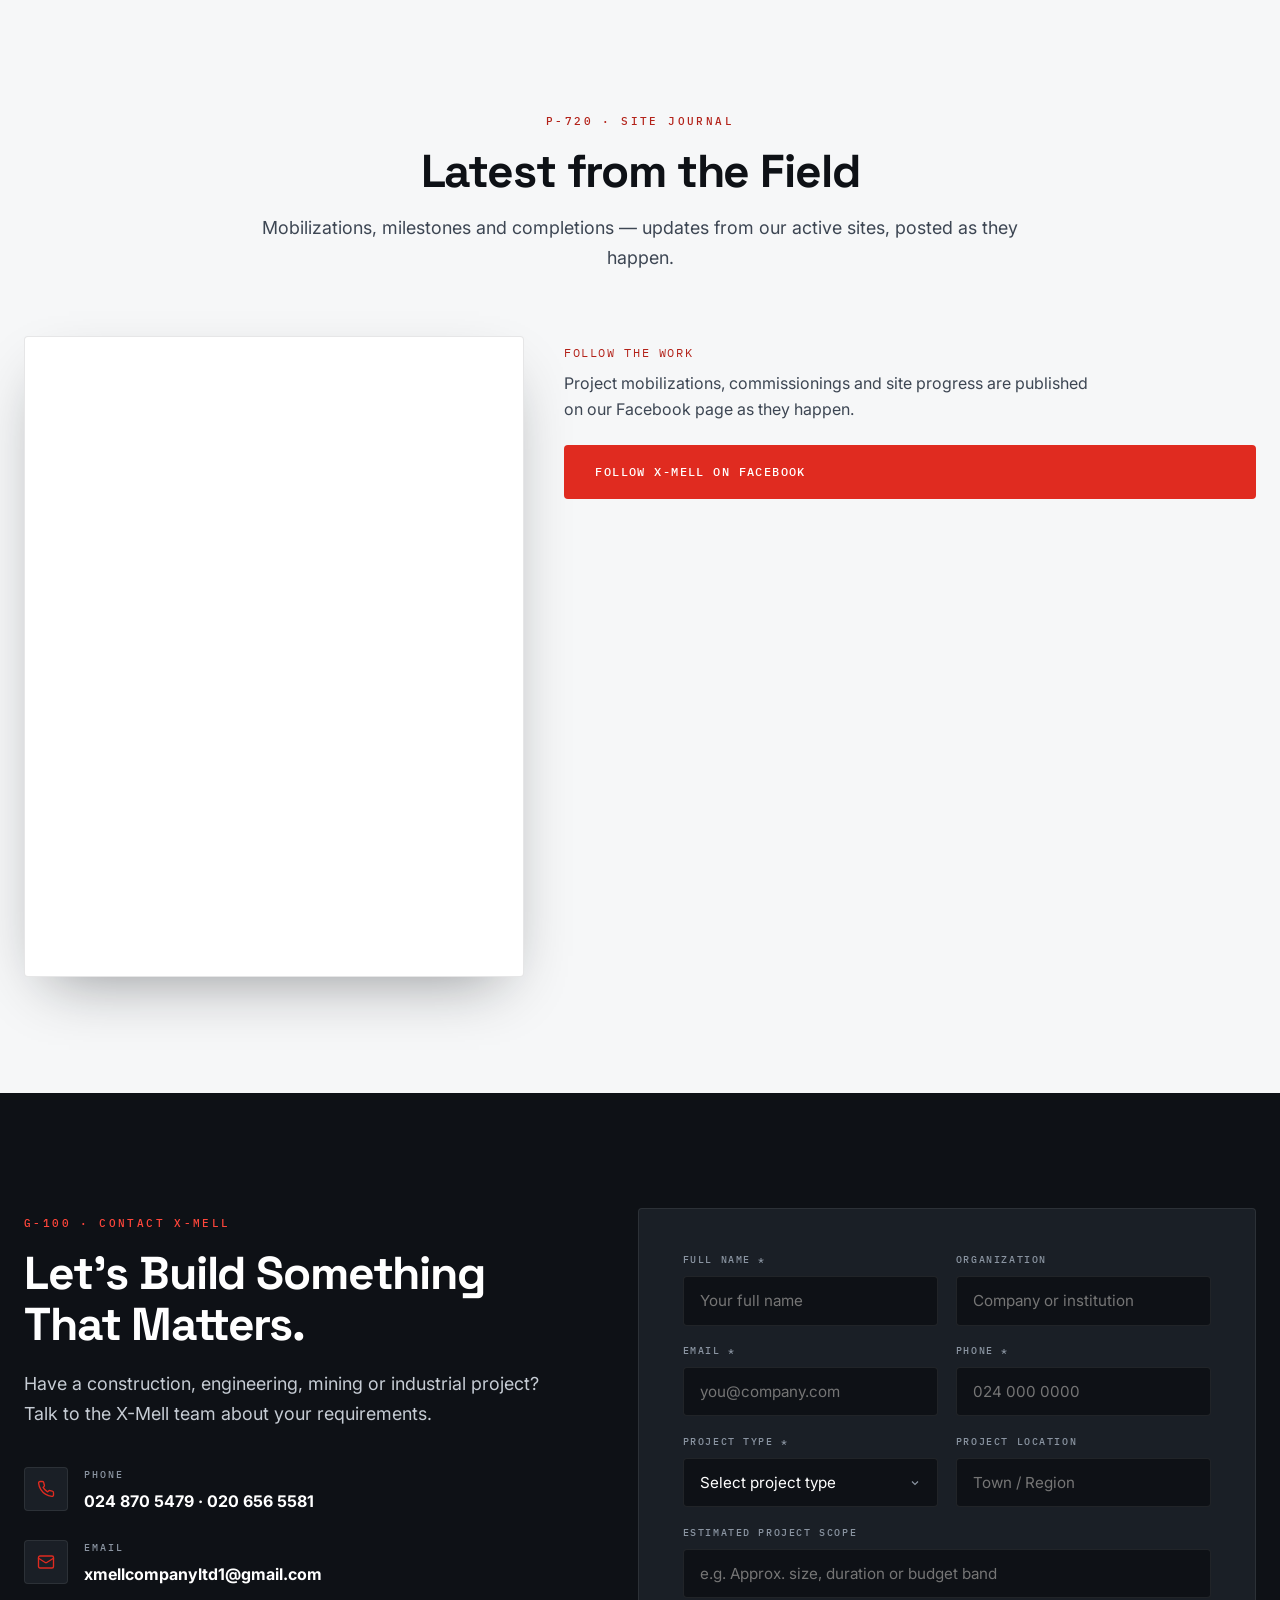
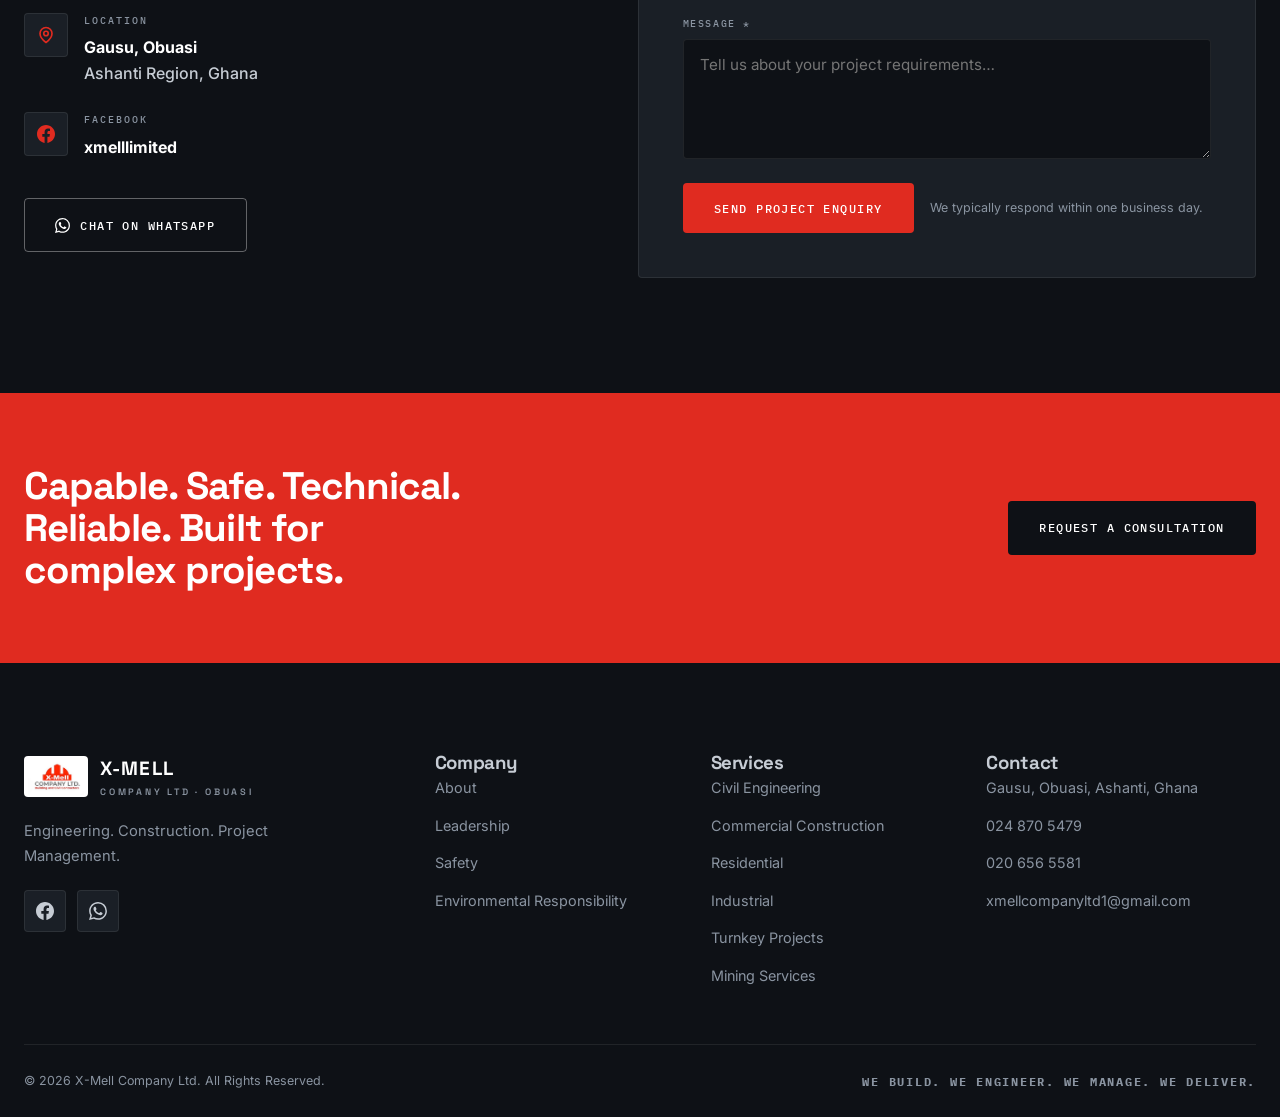
==== commit 755ec571: "Remove portfolio entries not backed by the client project folder Drop the 7 placeholder projects fro" ====
--- a/index.html
+++ b/index.html
@@ -400,65 +400,10 @@
         </div>
 
         <div class="proj-grid" id="projGrid">
-          <a href="projects/obuasi-hospital-maternity-ward.html" class="proj-card tall reveal" data-category="civil renovation">
-            <img src="https://images.unsplash.com/photo-1487958449943-2429e8be8625?auto=format&fit=crop&w=900&q=80" alt="Obuasi Government Hospital — Construction of New Maternity Ward" loading="lazy">
-            <div class="veil"></div>
-            <span class="more"><svg viewBox="0 0 24 24" fill="none" stroke="currentColor" stroke-width="2.4" stroke-linecap="round" stroke-linejoin="round" aria-hidden="true"><path d="M7 17 17 7"/><path d="M7 7h10v10"/></svg></span>
-            <div class="body">
-              <span class="cat">Civil · Healthcare</span>
-              <h3>Obuasi Government Hospital — New Maternity Ward</h3>
-              <span class="loc"><svg viewBox="0 0 24 24" fill="none" stroke="currentColor" stroke-width="2.2" stroke-linecap="round" stroke-linejoin="round" aria-hidden="true"><path d="M20 10c0 6-8 12-8 12s-8-6-8-12a8 8 0 0 1 16 0Z"/><circle cx="12" cy="10" r="3"/></svg> Obuasi, Ashanti</span>
-              <p class="desc">Construction of a new maternity ward for Obuasi Government Hospital, delivered for the Obuasi Community Trust Fund.</p>
-            </div>
-          </a>
-
-          <a href="projects/soap-factory-dokyiwa.html" class="proj-card reveal" style="--d:80ms" data-category="industrial">
-            <img src="https://images.unsplash.com/photo-1565793298595-6a879b1d9492?auto=format&fit=crop&w=900&q=80" alt="Soap Factory construction at Dokyiwa, Obuasi" loading="lazy">
-            <div class="veil"></div>
-            <span class="more"><svg viewBox="0 0 24 24" fill="none" stroke="currentColor" stroke-width="2.4" stroke-linecap="round" stroke-linejoin="round" aria-hidden="true"><path d="M7 17 17 7"/><path d="M7 7h10v10"/></svg></span>
-            <div class="body">
-              <span class="cat">Industrial</span>
-              <h3>Soap Factory — Dokyiwa</h3>
-              <span class="loc"><svg viewBox="0 0 24 24" fill="none" stroke="currentColor" stroke-width="2.2" stroke-linecap="round" stroke-linejoin="round" aria-hidden="true"><path d="M20 10c0 6-8 12-8 12s-8-6-8-12a8 8 0 0 1 16 0Z"/><circle cx="12" cy="10" r="3"/></svg> Dokyiwa, Obuasi</span>
-              <p class="desc">Construction of a soap production factory, funded by AngloGold Ashanti Mine Ltd.</p>
-            </div>
-          </a>
-
-          <a href="projects/fomasua-apartments.html" class="proj-card reveal" style="--d:160ms" data-category="residential">
-            <img src="https://images.unsplash.com/photo-1545324418-cc1a3fa10c00?auto=format&fit=crop&w=900&q=80" alt="Fomasua Apartment Project — complete apartment construction" loading="lazy">
-            <div class="veil"></div>
-            <span class="more"><svg viewBox="0 0 24 24" fill="none" stroke="currentColor" stroke-width="2.4" stroke-linecap="round" stroke-linejoin="round" aria-hidden="true"><path d="M7 17 17 7"/><path d="M7 7h10v10"/></svg></span>
-            <div class="body">
-              <span class="cat">Residential</span>
-              <h3>Fomasua Apartment Project</h3>
-              <span class="loc"><svg viewBox="0 0 24 24" fill="none" stroke="currentColor" stroke-width="2.2" stroke-linecap="round" stroke-linejoin="round" aria-hidden="true"><path d="M20 10c0 6-8 12-8 12s-8-6-8-12a8 8 0 0 1 16 0Z"/><circle cx="12" cy="10" r="3"/></svg> Fomasua, Ghana</span>
-              <p class="desc">Complete apartment construction — delivered turnkey from substructure to finishes.</p>
-            </div>
-          </a>
-
-          <a href="projects/anyinam-junior-staff-quarters.html" class="proj-card reveal" data-category="renovation">
-            <img src="https://images.unsplash.com/photo-1512917774080-9991f1c4c750?auto=format&fit=crop&w=900&q=80" alt="Anyinam Junior Staff Quarters renovation" loading="lazy">
-            <div class="veil"></div>
-            <span class="more"><svg viewBox="0 0 24 24" fill="none" stroke="currentColor" stroke-width="2.4" stroke-linecap="round" stroke-linejoin="round" aria-hidden="true"><path d="M7 17 17 7"/><path d="M7 7h10v10"/></svg></span>
-            <div class="body">
-              <span class="cat">Renovation</span>
-              <h3>Anyinam Junior Staff Quarters</h3>
-              <span class="loc"><svg viewBox="0 0 24 24" fill="none" stroke="currentColor" stroke-width="2.2" stroke-linecap="round" stroke-linejoin="round" aria-hidden="true"><path d="M20 10c0 6-8 12-8 12s-8-6-8-12a8 8 0 0 1 16 0Z"/><circle cx="12" cy="10" r="3"/></svg> Anyinam, Obuasi</span>
-              <p class="desc">Renovation of junior staff quarters, delivered through the Obuasi Community Trust Fund.</p>
-            </div>
-          </a>
-
-          <a href="projects/anyimadukrom-eco-toilet.html" class="proj-card reveal" style="--d:80ms" data-category="civil">
-            <img src="https://images.unsplash.com/photo-1504307651254-35680f356dfd?auto=format&fit=crop&w=900&q=80" alt="20-seater eco-friendly toilet facility at Anyimadukrom, Obuasi East" loading="lazy">
-            <div class="veil"></div>
-            <span class="more"><svg viewBox="0 0 24 24" fill="none" stroke="currentColor" stroke-width="2.4" stroke-linecap="round" stroke-linejoin="round" aria-hidden="true"><path d="M7 17 17 7"/><path d="M7 7h10v10"/></svg></span>
-            <div class="body">
-              <span class="cat">Civil · Sanitation</span>
-              <h3>Anyimadukrom Eco-Friendly Toilet Facility</h3>
-              <span class="loc"><svg viewBox="0 0 24 24" fill="none" stroke="currentColor" stroke-width="2.2" stroke-linecap="round" stroke-linejoin="round" aria-hidden="true"><path d="M20 10c0 6-8 12-8 12s-8-6-8-12a8 8 0 0 1 16 0Z"/><circle cx="12" cy="10" r="3"/></svg> Anyimadukrom, Obuasi East</span>
-              <p class="desc">Construction of a 20-seater eco-friendly toilet facility serving the Anyimadukrom community.</p>
-            </div>
-          </a>
+
+
+
+
 
           <a href="projects/aga-health-foundation.html" class="proj-card tall reveal" style="--d:160ms" data-category="renovation">
             <img src="assets/images/projects/aga-health-1.jpg" alt="Renovation works at the AngloGold Ashanti Mine Hospital for the AGA Health Foundation" loading="lazy">
@@ -472,29 +417,7 @@
             </div>
           </a>
 
-          <a href="projects/anyinam-methodist-school.html" class="proj-card reveal" data-category="renovation">
-            <img src="https://images.unsplash.com/photo-1562774053-701939374585?auto=format&fit=crop&w=900&q=80" alt="Anyinam Methodist School — renovation of Primary A classrooms block" loading="lazy">
-            <div class="veil"></div>
-            <span class="more"><svg viewBox="0 0 24 24" fill="none" stroke="currentColor" stroke-width="2.4" stroke-linecap="round" stroke-linejoin="round" aria-hidden="true"><path d="M7 17 17 7"/><path d="M7 7h10v10"/></svg></span>
-            <div class="body">
-              <span class="cat">Renovation · Education</span>
-              <h3>Anyinam Methodist School — Classrooms Block</h3>
-              <span class="loc"><svg viewBox="0 0 24 24" fill="none" stroke="currentColor" stroke-width="2.2" stroke-linecap="round" stroke-linejoin="round" aria-hidden="true"><path d="M20 10c0 6-8 12-8 12s-8-6-8-12a8 8 0 0 1 16 0Z"/><circle cx="12" cy="10" r="3"/></svg> Anyinam, Obuasi</span>
-              <p class="desc">Renovation of the Primary 'A' Classrooms Block at Anyinam Methodist School.</p>
-            </div>
-          </a>
-
-          <a href="projects/kajaji-hotel.html" class="proj-card reveal" style="--d:80ms" data-category="commercial">
-            <img src="https://images.unsplash.com/photo-1566073771259-6a8506099945?auto=format&fit=crop&w=900&q=80" alt="Three-storey hotel project at Kajaji, Bono-East" loading="lazy">
-            <div class="veil"></div>
-            <span class="more"><svg viewBox="0 0 24 24" fill="none" stroke="currentColor" stroke-width="2.4" stroke-linecap="round" stroke-linejoin="round" aria-hidden="true"><path d="M7 17 17 7"/><path d="M7 7h10v10"/></svg></span>
-            <div class="body">
-              <span class="cat">Commercial · Hospitality</span>
-              <h3>Kajaji Three-Storey Hotel Project</h3>
-              <span class="loc"><svg viewBox="0 0 24 24" fill="none" stroke="currentColor" stroke-width="2.2" stroke-linecap="round" stroke-linejoin="round" aria-hidden="true"><path d="M20 10c0 6-8 12-8 12s-8-6-8-12a8 8 0 0 1 16 0Z"/><circle cx="12" cy="10" r="3"/></svg> Kajaji, Bono-East</span>
-              <p class="desc">Construction of a three-storey hotel in Kajaji, Bono-East Region.</p>
-            </div>
-          </a>
+
 
           <a href="projects/tripump-office-complex.html" class="proj-card reveal" style="--d:80ms" data-category="commercial">
             <img src="assets/images/projects/tripump-office-1.jpg" alt="Suspended slab pour on the TRI-PUMP Ghana office complex in Obuasi" loading="lazy">
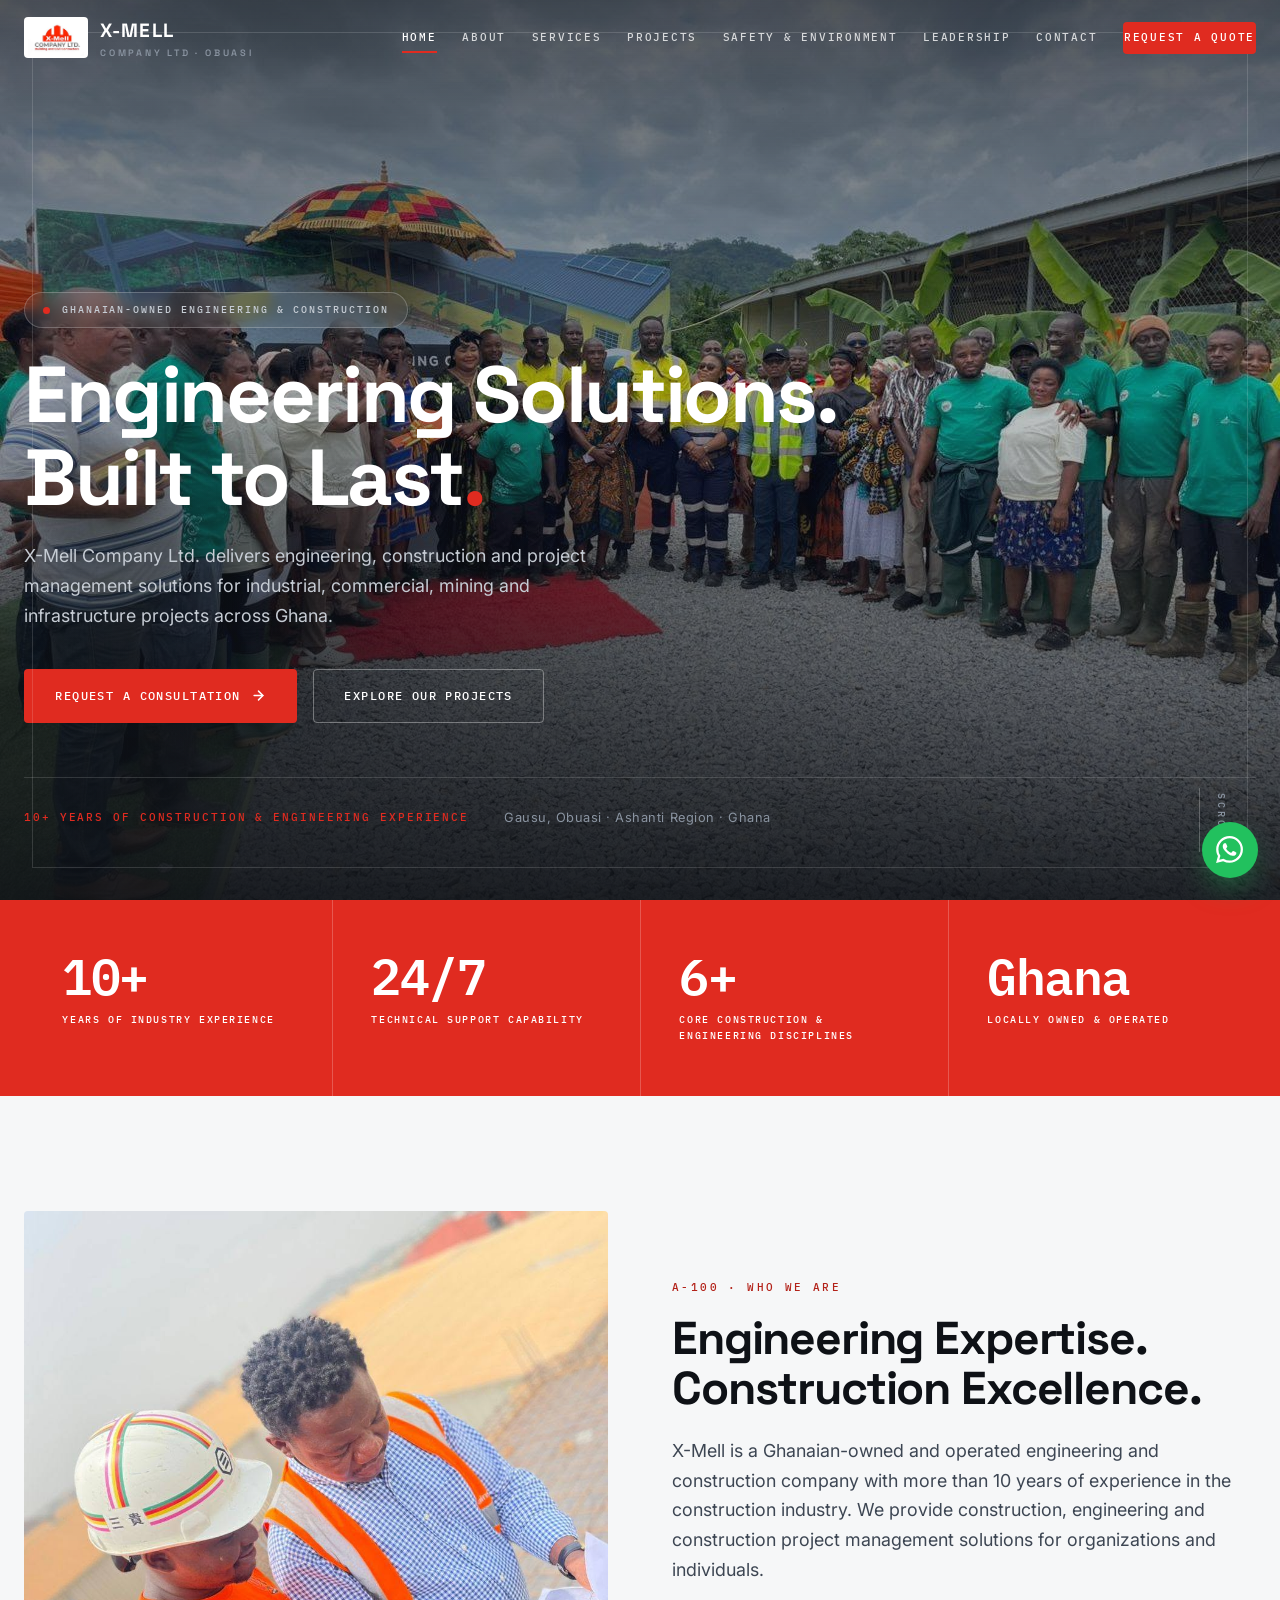
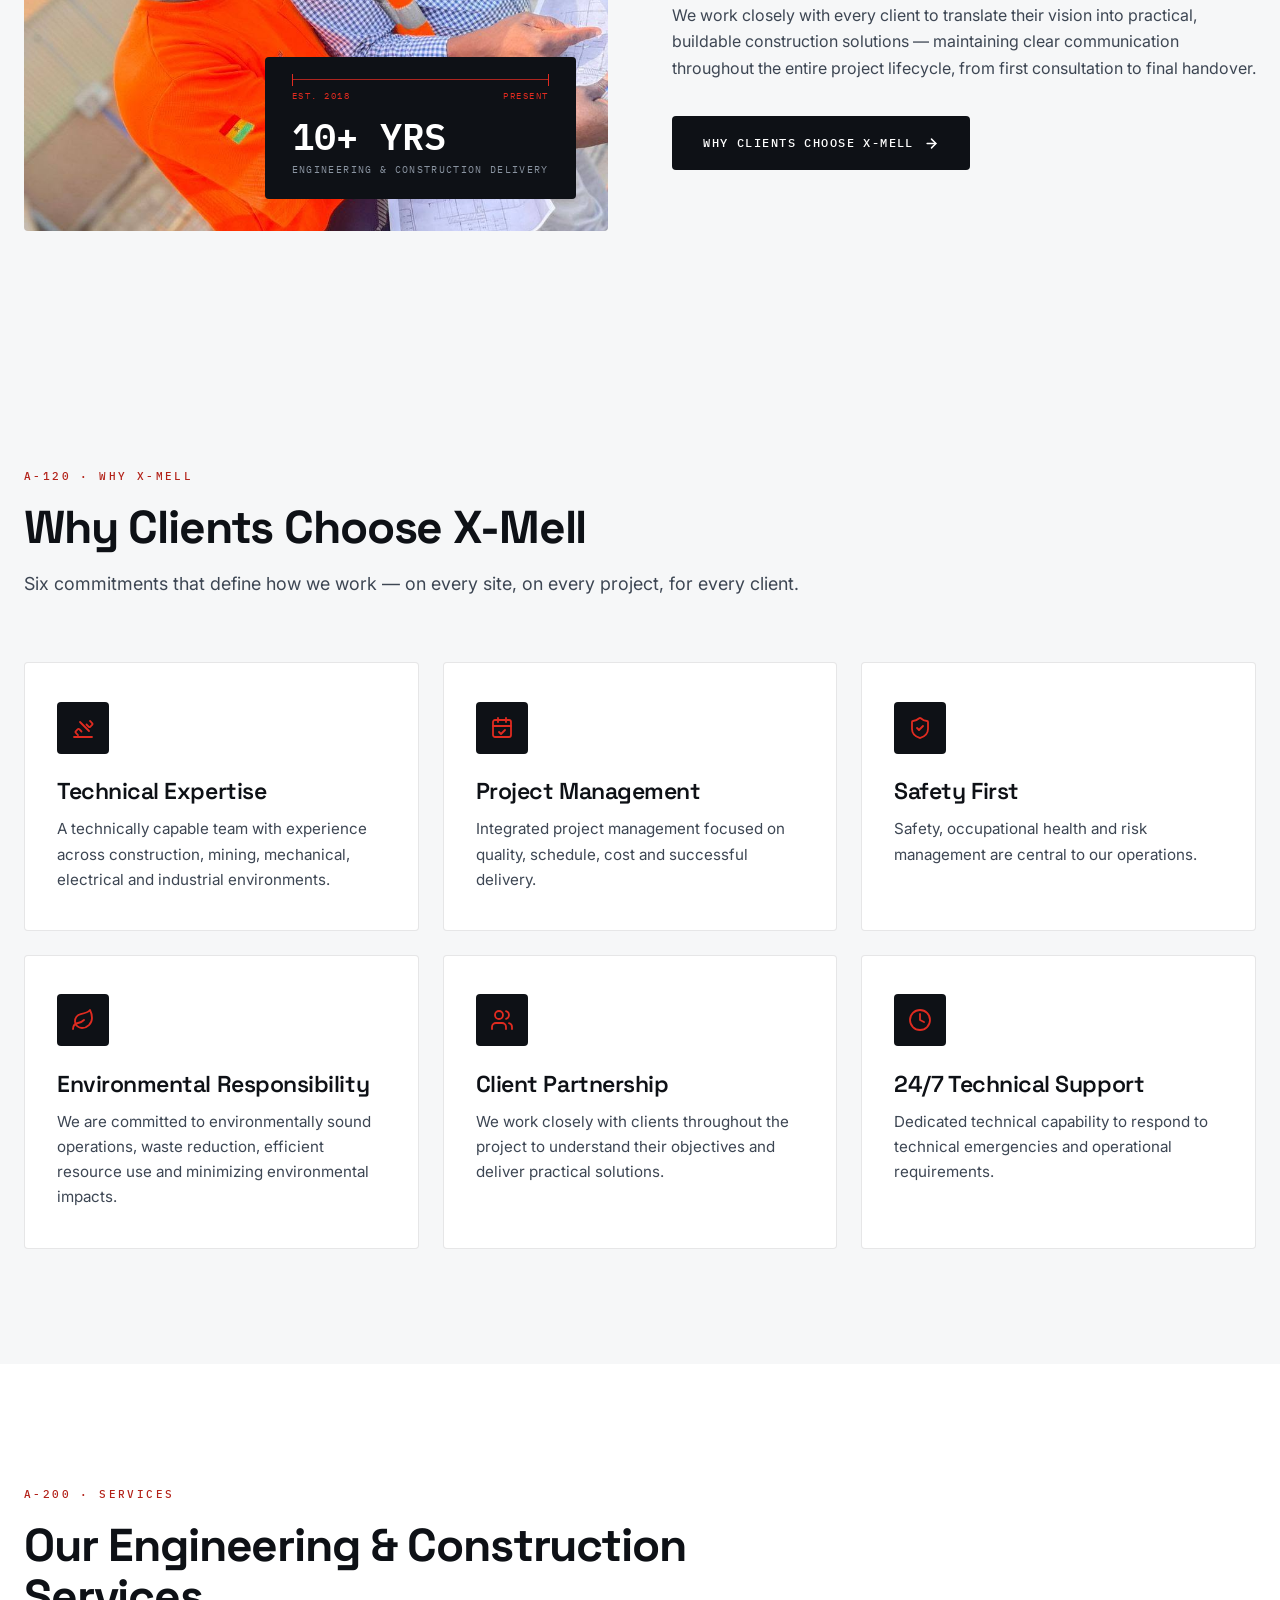
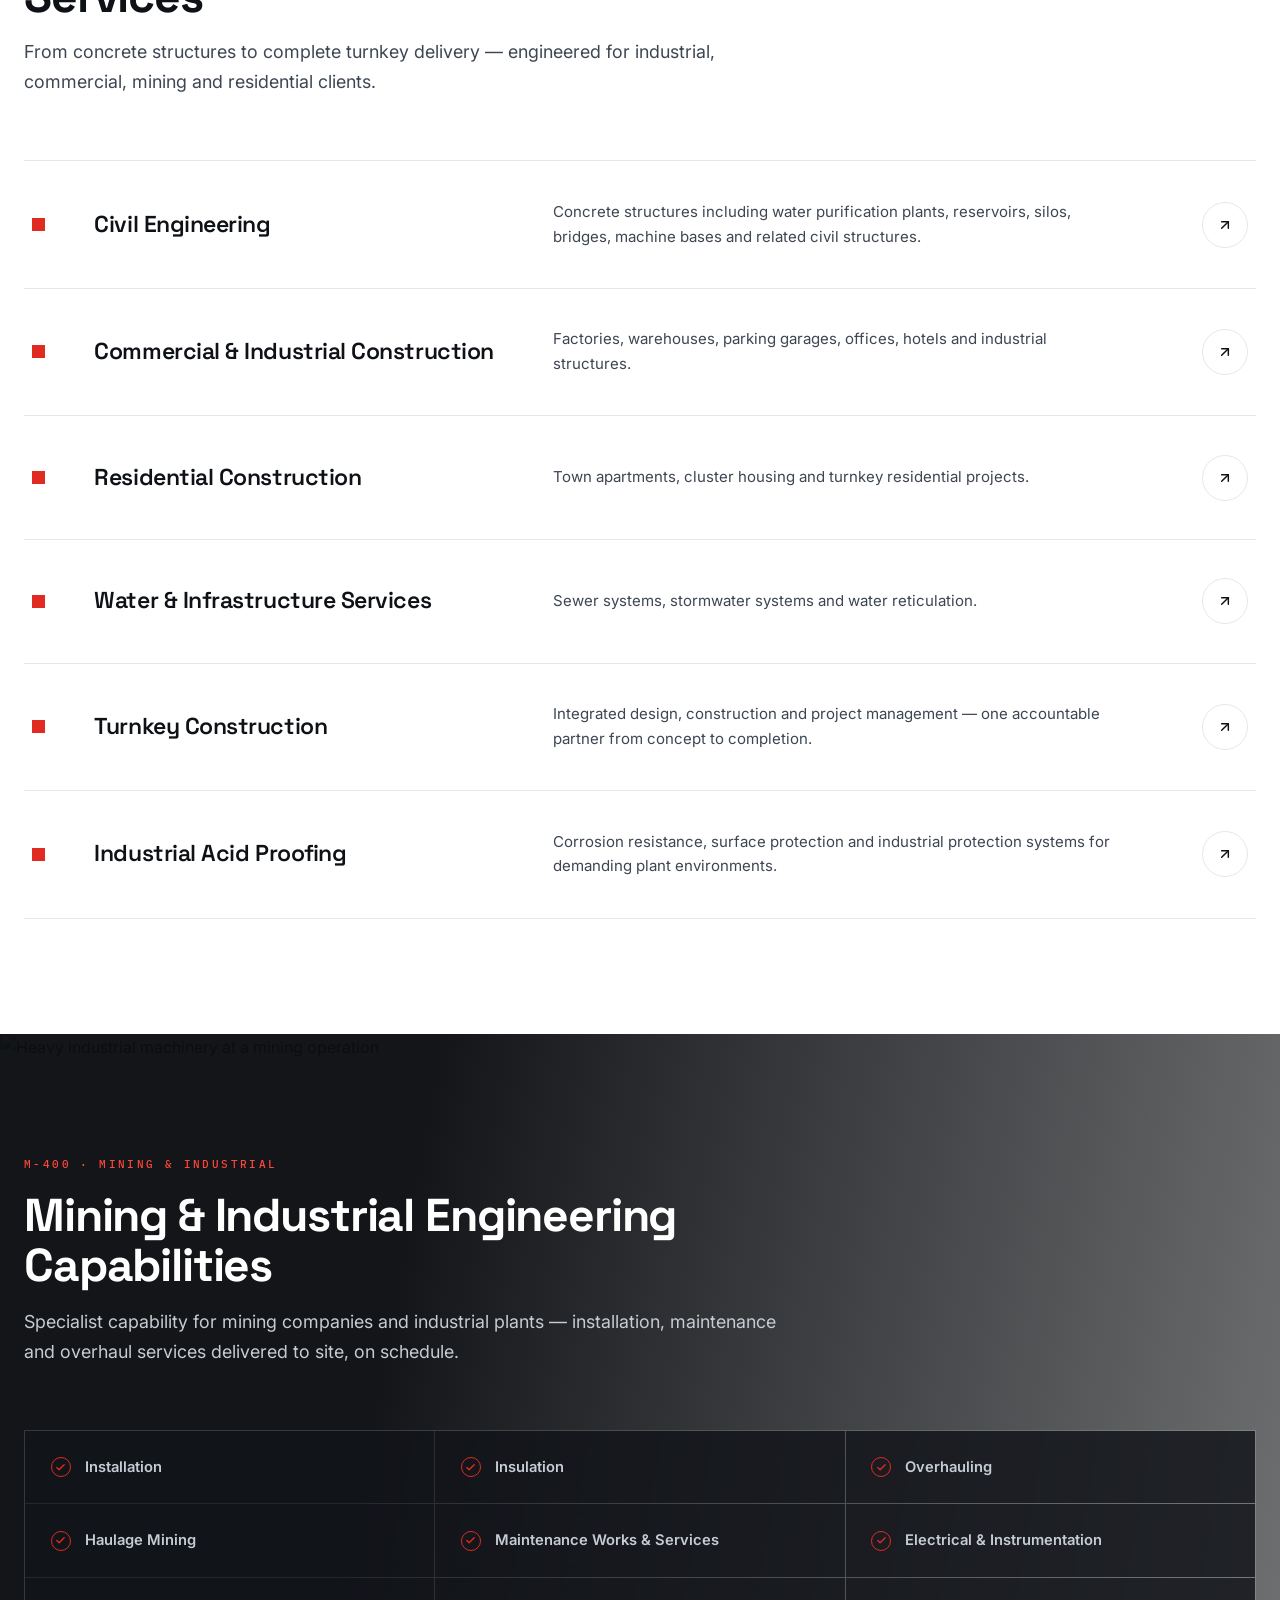
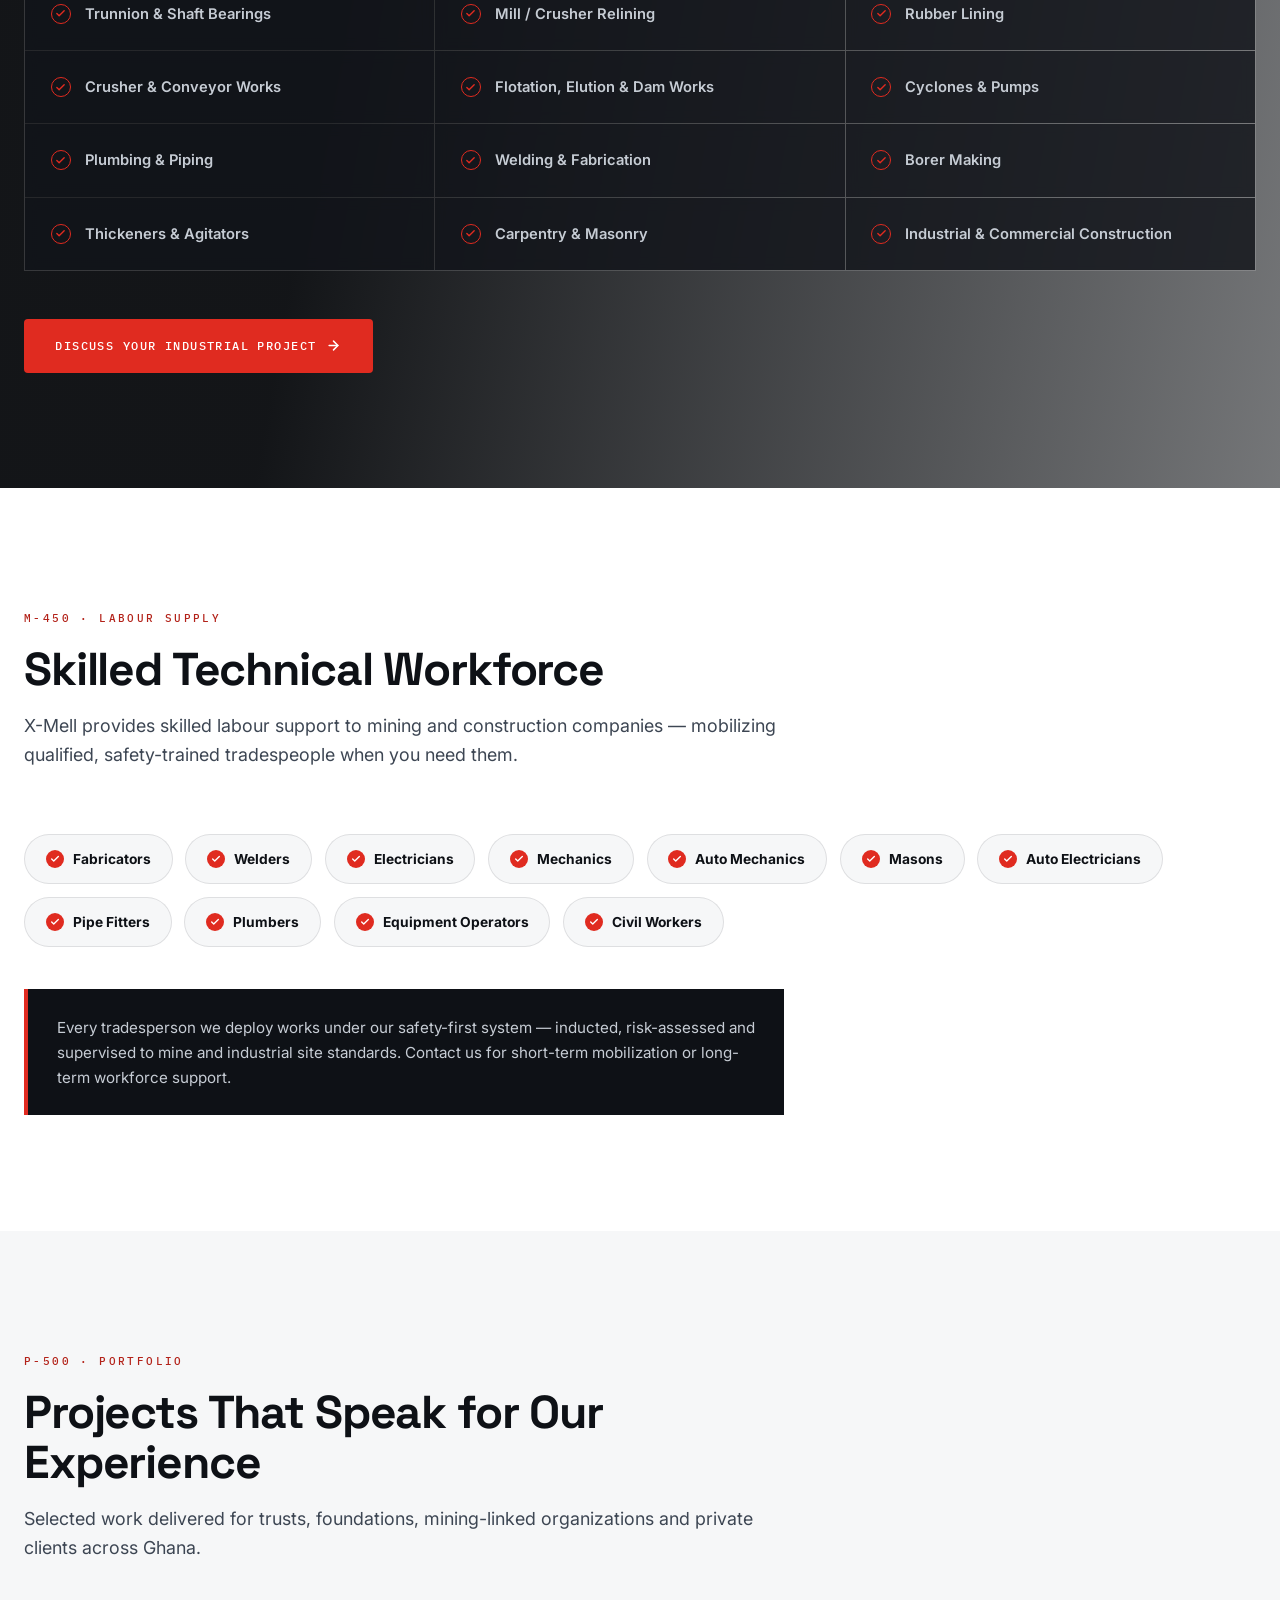
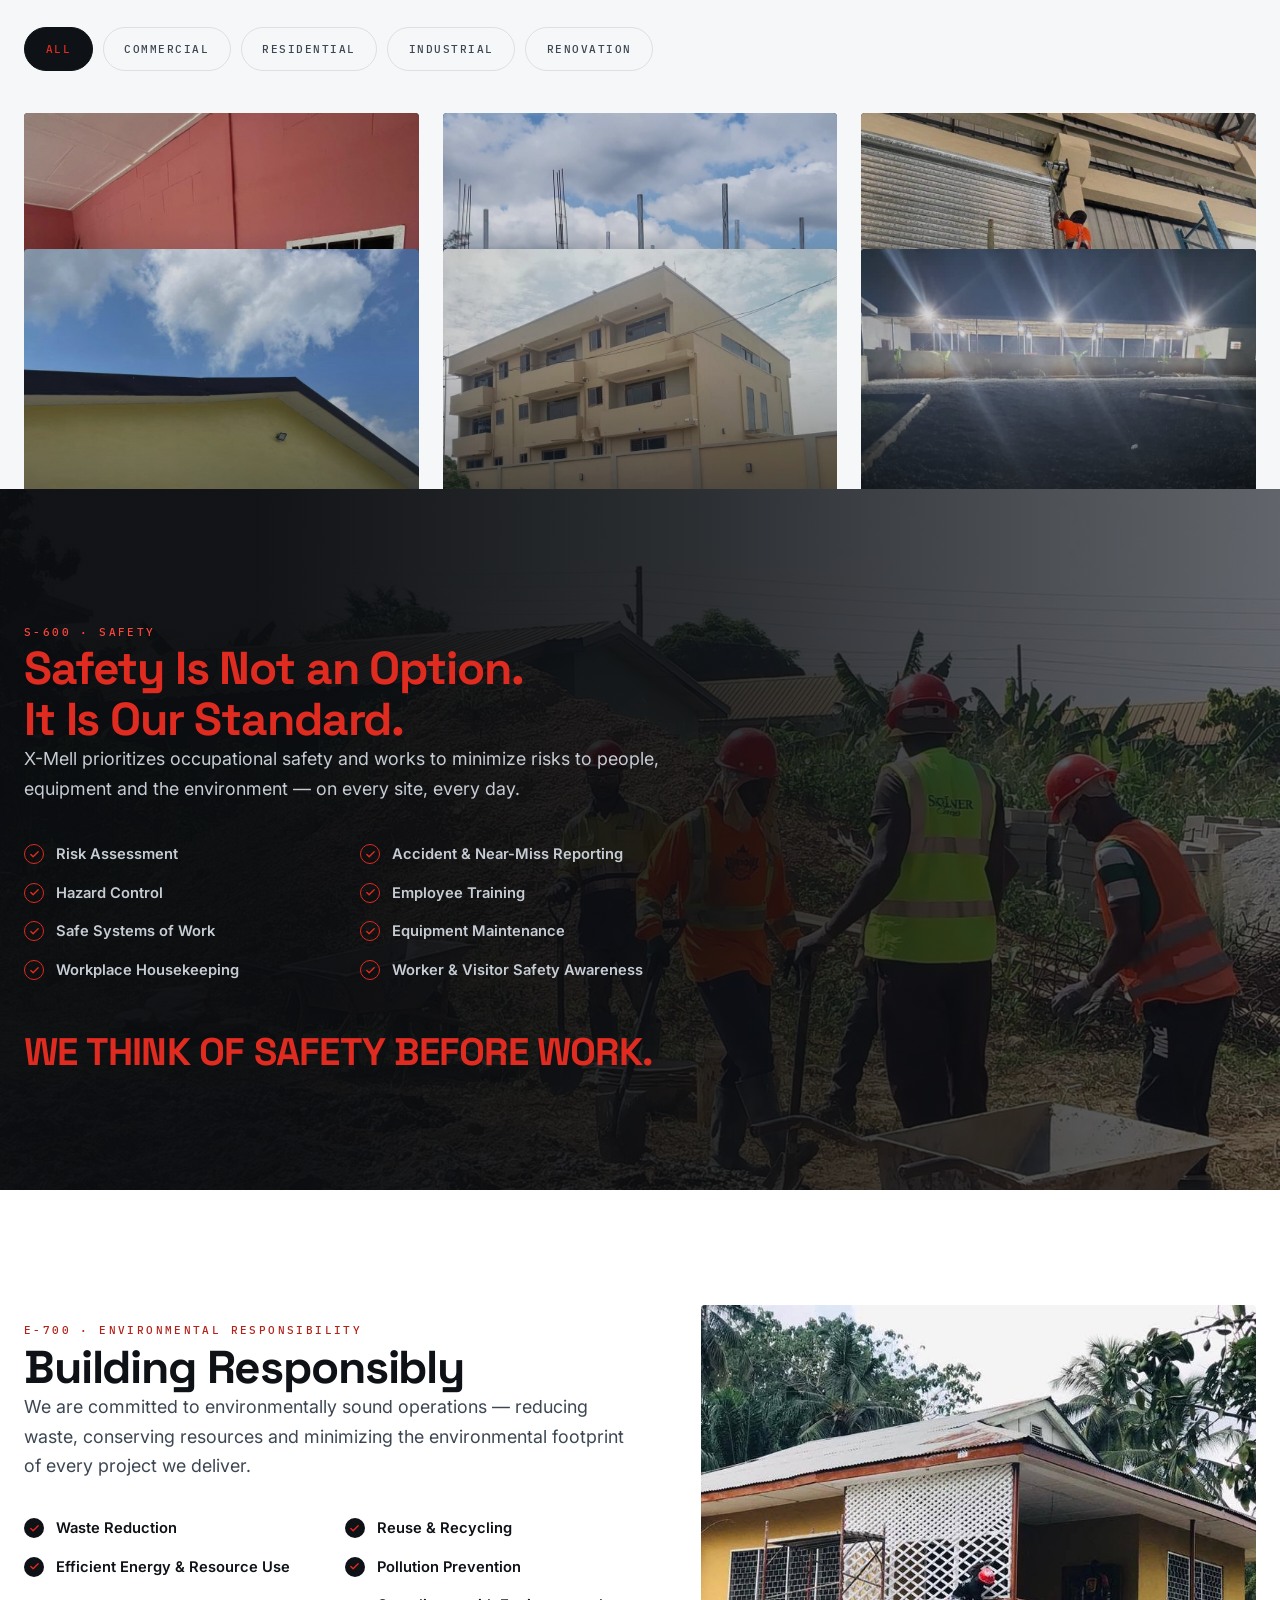
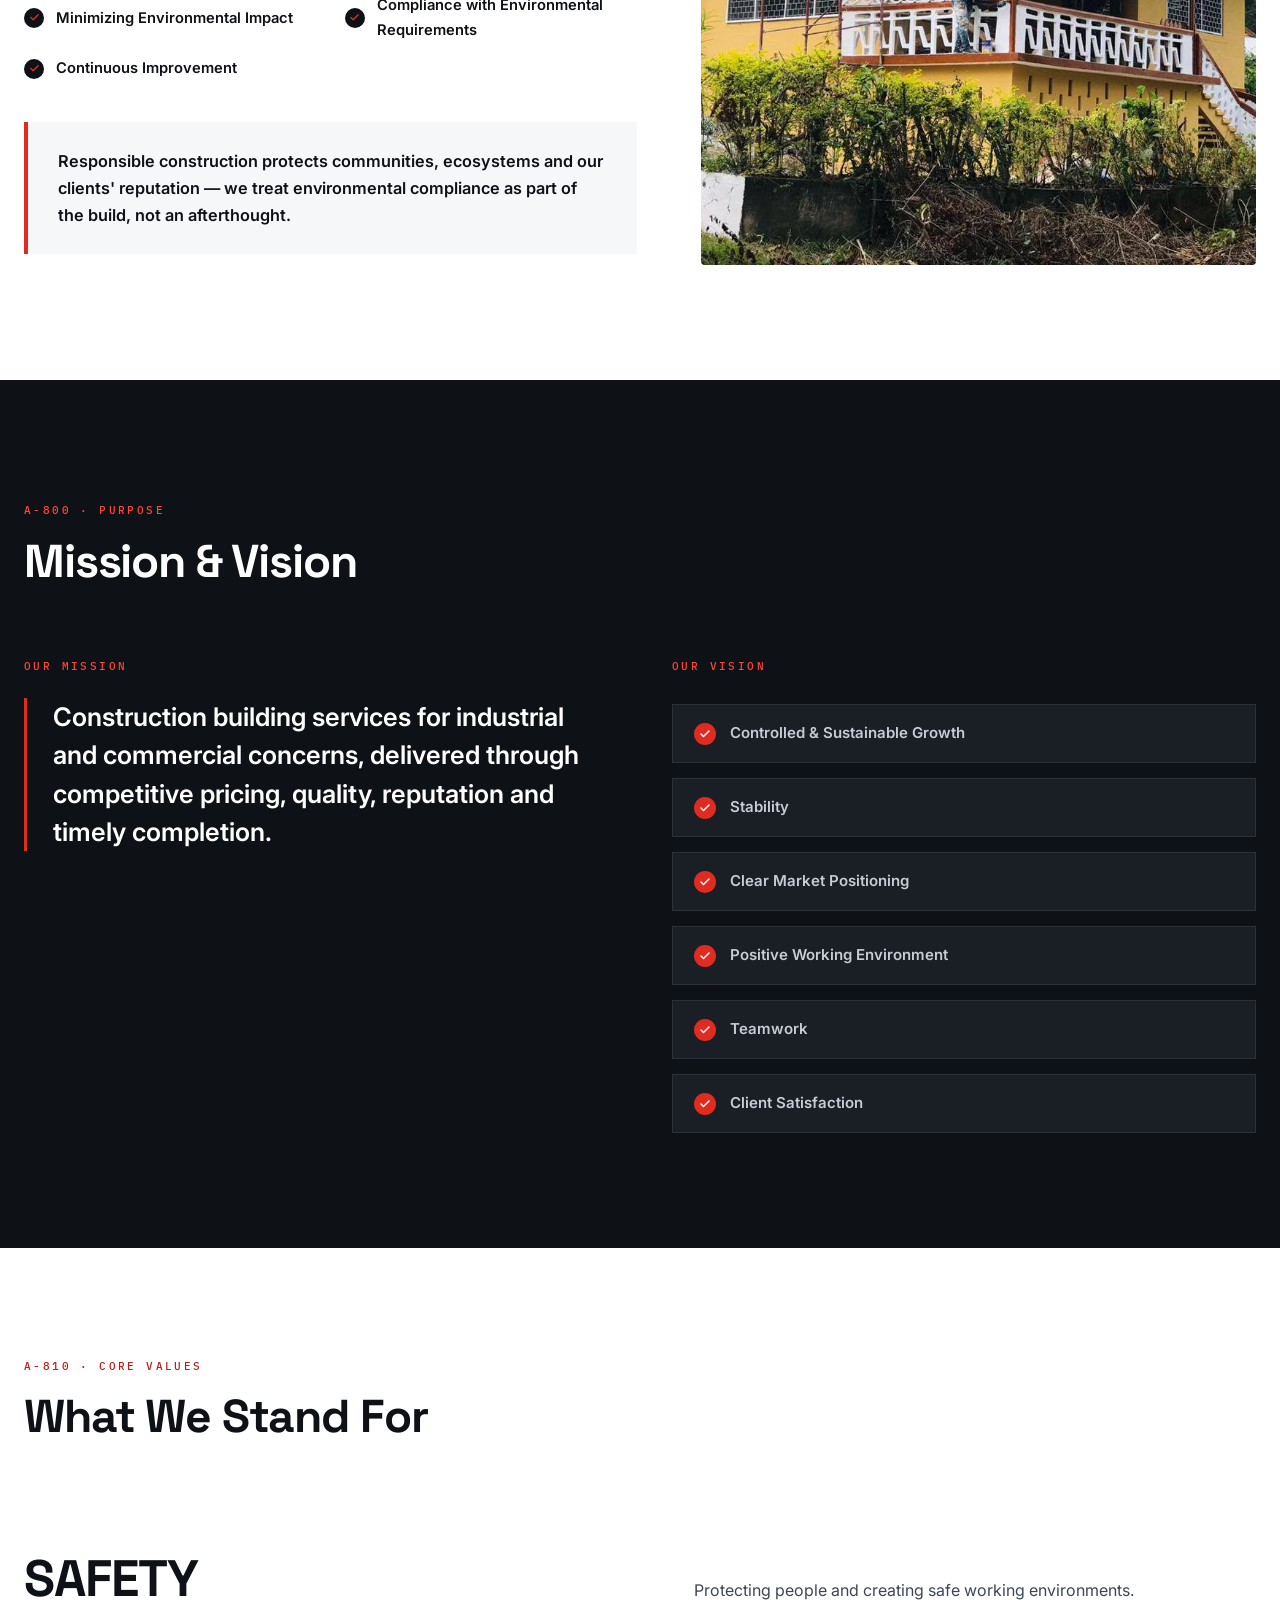
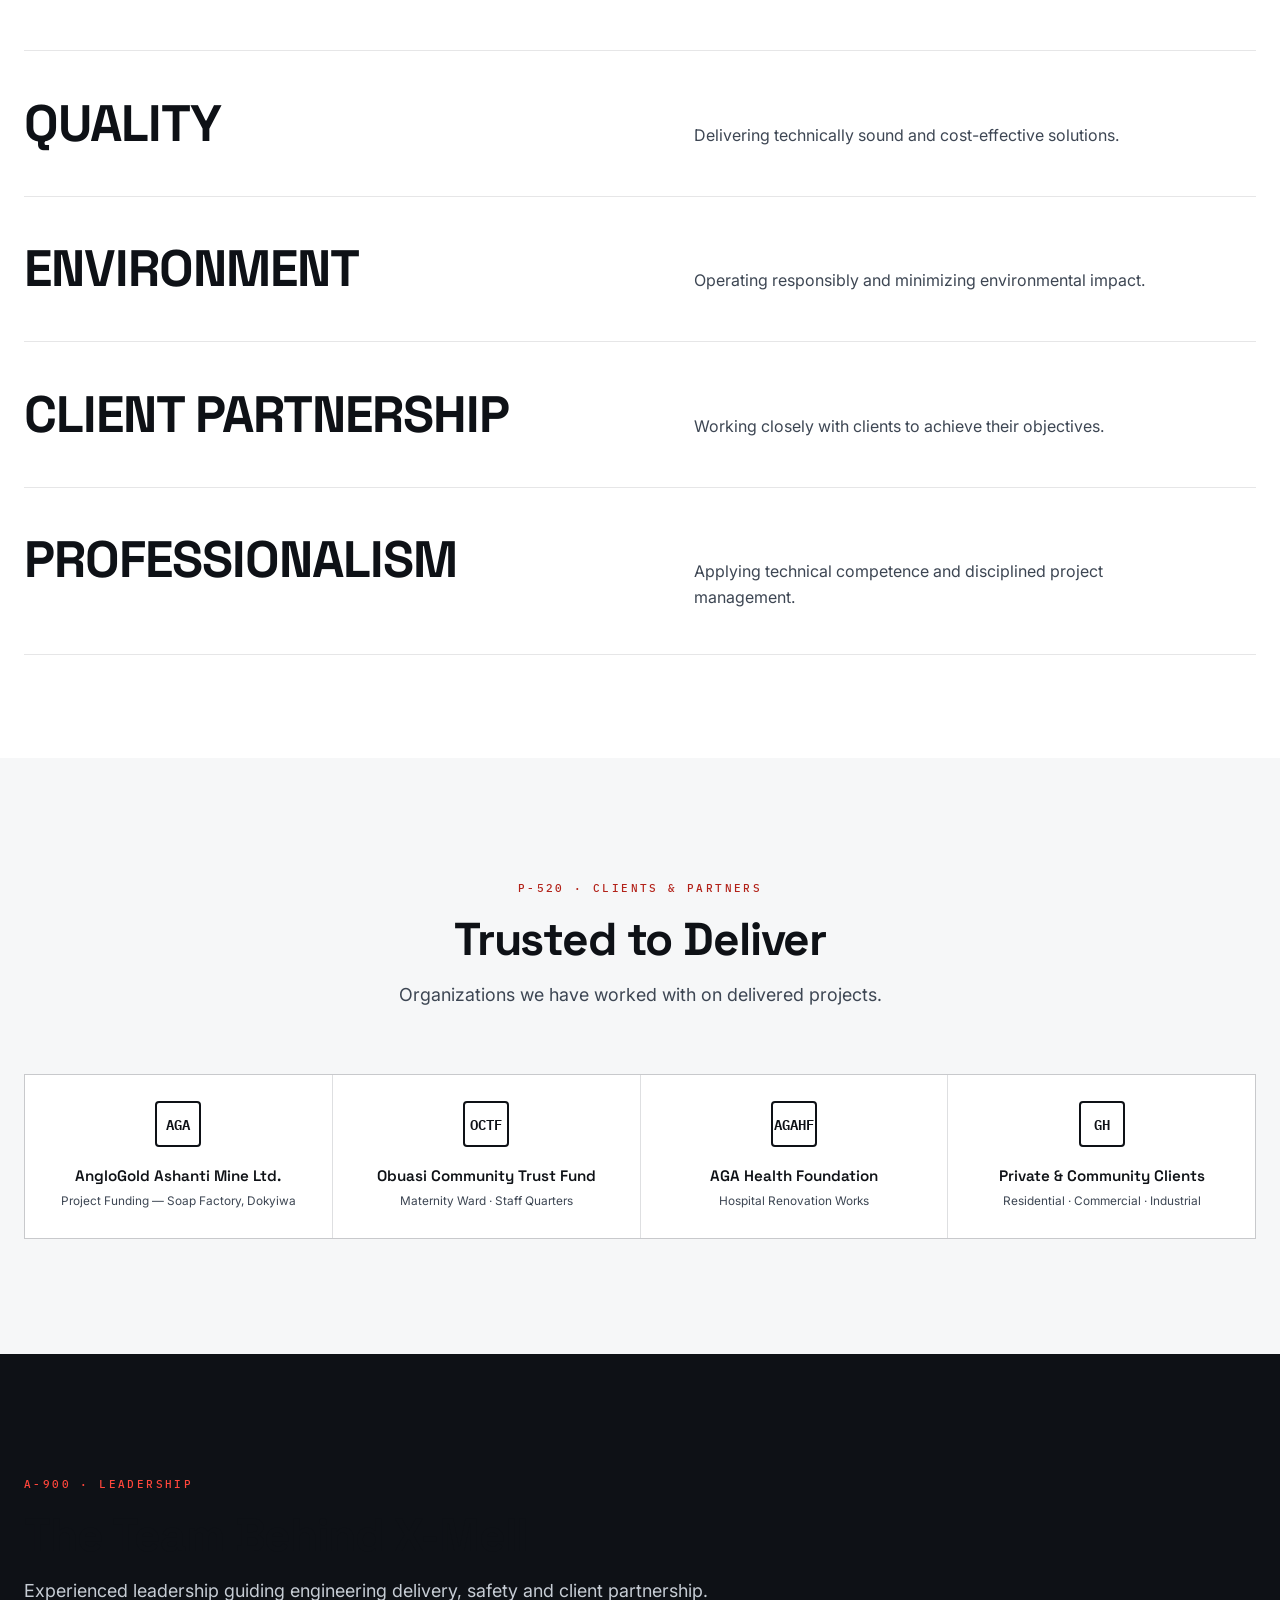
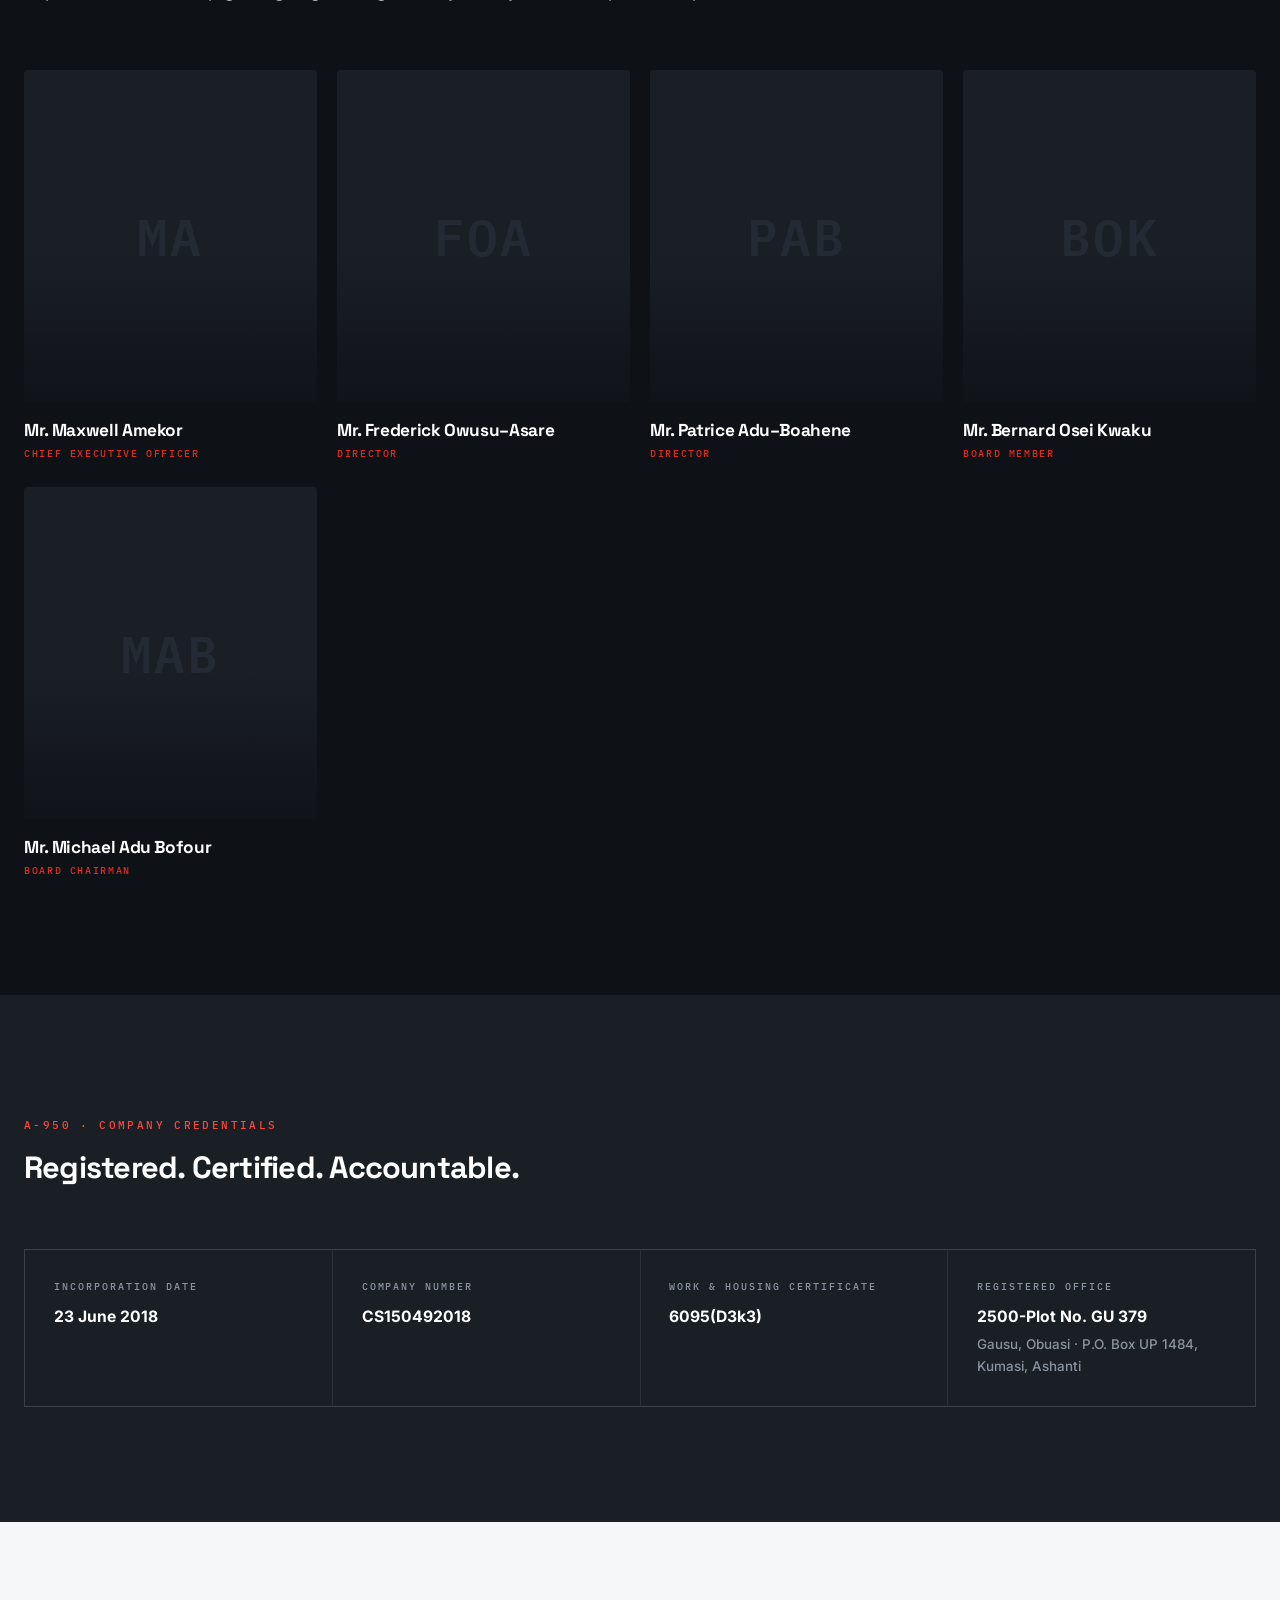
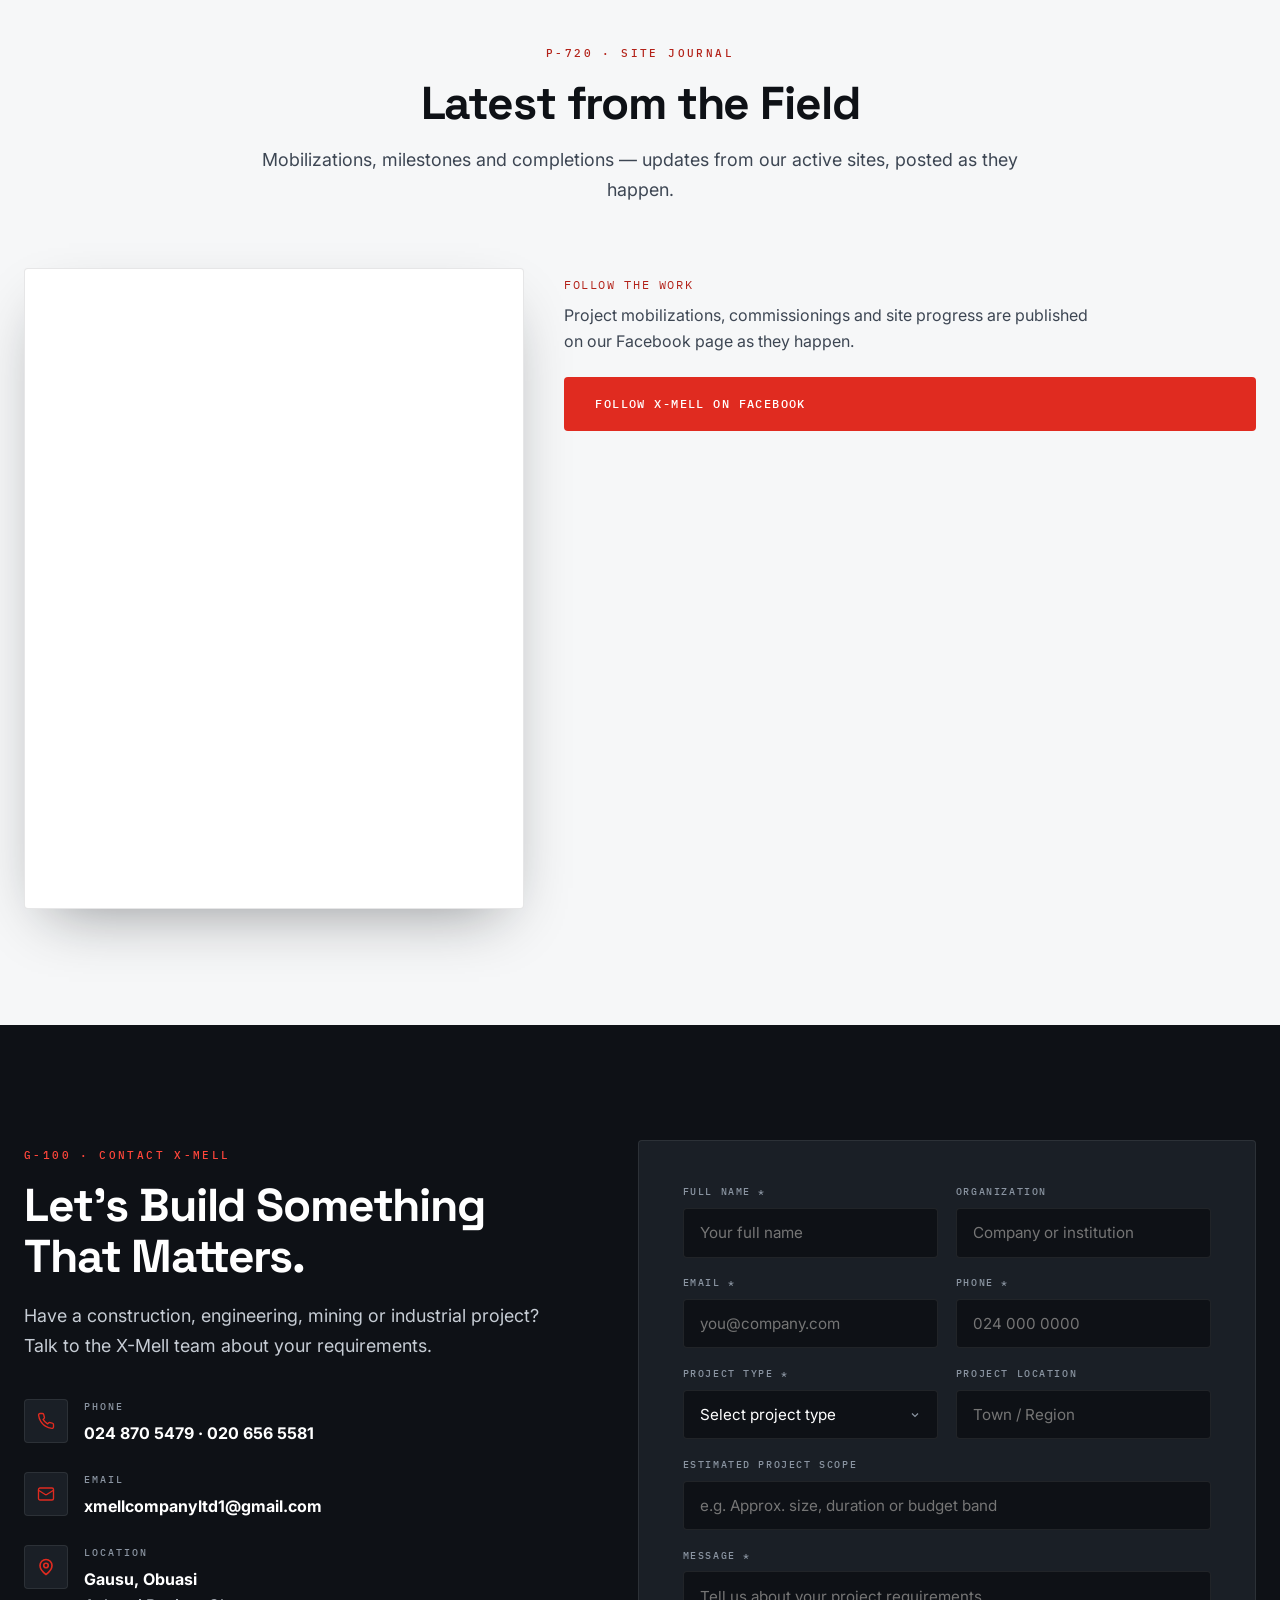
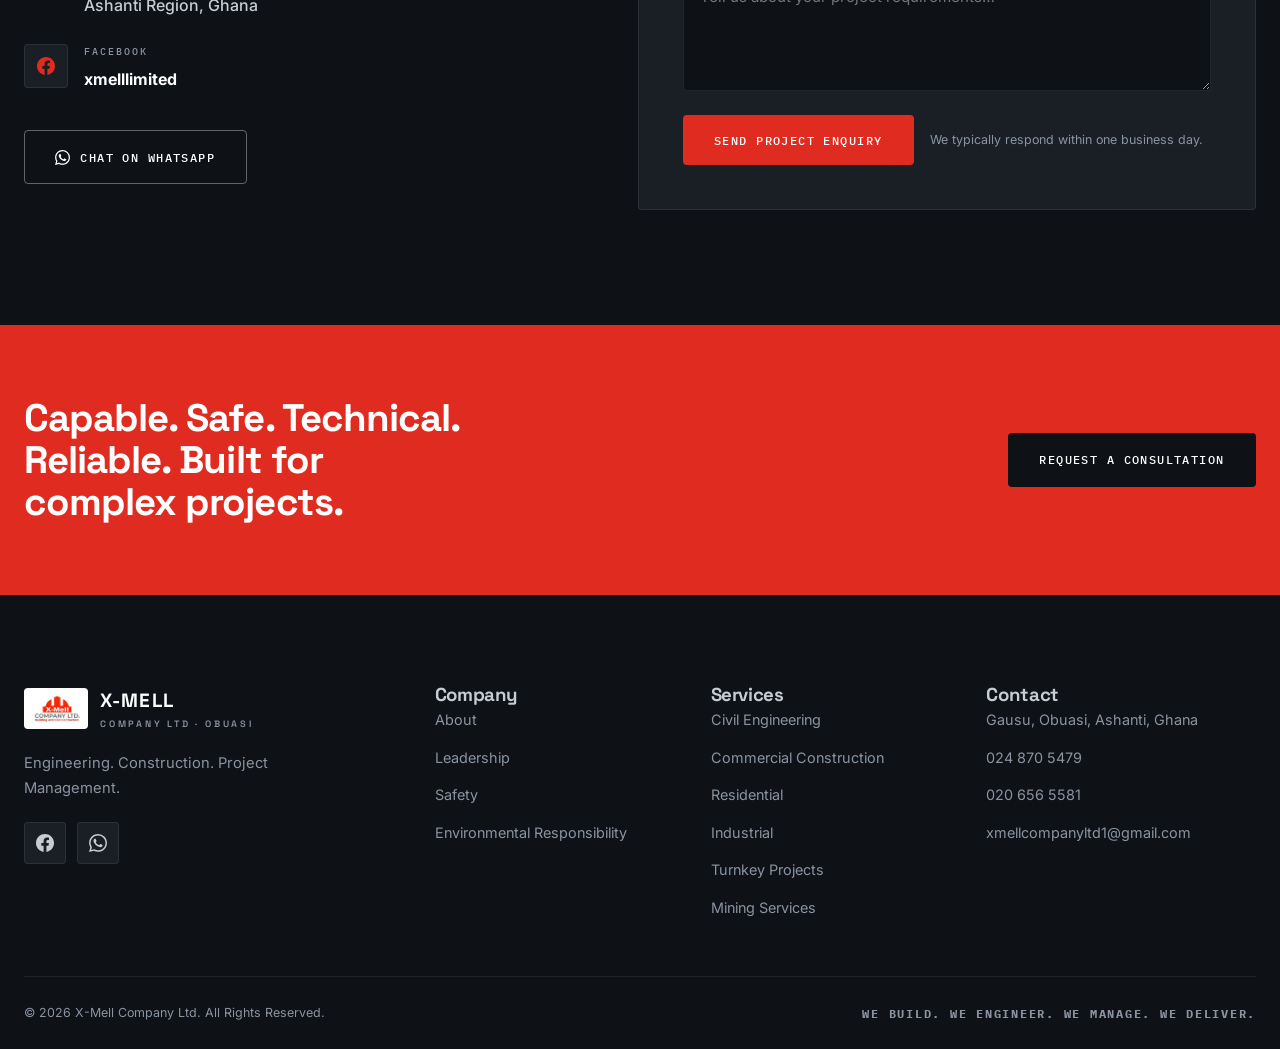
==== commit 04ff0625: "Rebalance portfolio grid and fix Services project links after deletion With 6 cards the lone tall ca" ====
--- a/index.html
+++ b/index.html
@@ -392,7 +392,6 @@
 
         <div class="filter-bar reveal" role="group" aria-label="Filter projects by category">
           <button class="filter-btn active" data-filter="all" aria-pressed="true">All</button>
-          <button class="filter-btn" data-filter="civil" aria-pressed="false">Civil</button>
           <button class="filter-btn" data-filter="commercial" aria-pressed="false">Commercial</button>
           <button class="filter-btn" data-filter="residential" aria-pressed="false">Residential</button>
           <button class="filter-btn" data-filter="industrial" aria-pressed="false">Industrial</button>
@@ -405,7 +404,7 @@
 
 
 
-          <a href="projects/aga-health-foundation.html" class="proj-card tall reveal" style="--d:160ms" data-category="renovation">
+          <a href="projects/aga-health-foundation.html" class="proj-card reveal" data-category="renovation">
             <img src="assets/images/projects/aga-health-1.jpg" alt="Renovation works at the AngloGold Ashanti Mine Hospital for the AGA Health Foundation" loading="lazy">
             <div class="veil"></div>
             <span class="more"><svg viewBox="0 0 24 24" fill="none" stroke="currentColor" stroke-width="2.4" stroke-linecap="round" stroke-linejoin="round" aria-hidden="true"><path d="M7 17 17 7"/><path d="M7 7h10v10"/></svg></span>
@@ -431,7 +430,7 @@
             </div>
           </a>
 
-          <a href="projects/epiroc-steel-structure.html" class="proj-card reveal" data-category="industrial">
+          <a href="projects/epiroc-steel-structure.html" class="proj-card reveal" style="--d:160ms" data-category="industrial">
             <img src="assets/images/projects/epiroc-steel-1.jpg" alt="Steel structure erection for Epiroc Ghana Ltd" loading="lazy">
             <div class="veil"></div>
             <span class="more"><svg viewBox="0 0 24 24" fill="none" stroke="currentColor" stroke-width="2.4" stroke-linecap="round" stroke-linejoin="round" aria-hidden="true"><path d="M7 17 17 7"/><path d="M7 7h10v10"/></svg></span>
@@ -455,7 +454,7 @@
             </div>
           </a>
 
-          <a href="projects/kajeji-private-property.html" class="proj-card reveal" data-category="residential">
+          <a href="projects/kajeji-private-property.html" class="proj-card reveal" style="--d:80ms" data-category="residential">
             <img src="assets/images/projects/kajeji-property-1.jpg" alt="Private residence under construction at Kajeji for Mr. Emmanuel Ankamah" loading="lazy">
             <div class="veil"></div>
             <span class="more"><svg viewBox="0 0 24 24" fill="none" stroke="currentColor" stroke-width="2.4" stroke-linecap="round" stroke-linejoin="round" aria-hidden="true"><path d="M7 17 17 7"/><path d="M7 7h10v10"/></svg></span>
@@ -467,7 +466,7 @@
             </div>
           </a>
 
-          <div class="proj-card reveal" style="--d:80ms" data-category="all" aria-label="Other projects across Ghana">
+          <div class="proj-card reveal" style="--d:160ms" data-category="all" aria-label="Other projects across Ghana">
             <img src="assets/images/projects/piggery-sansu-3.jpg" alt="X-Mell construction works in progress across Ghana" loading="lazy">
             <div class="veil"></div>
             <div class="body">
